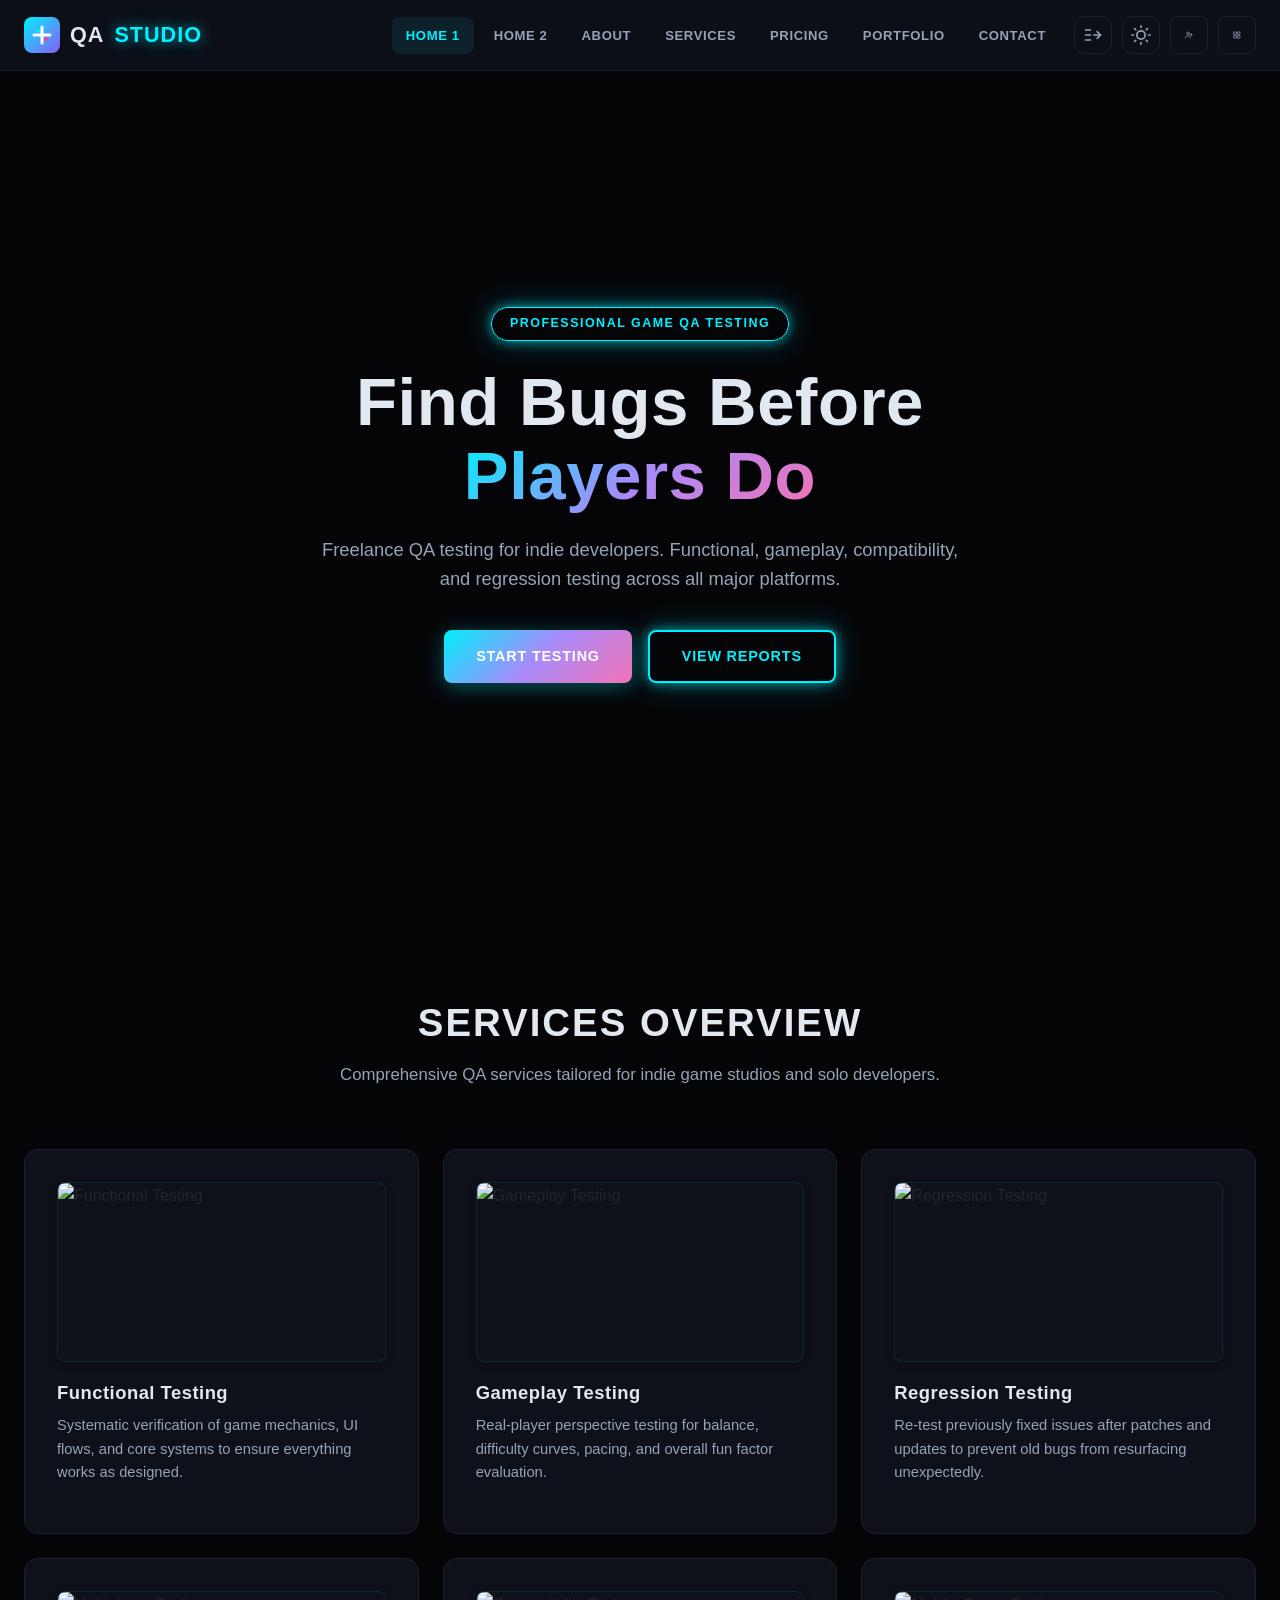
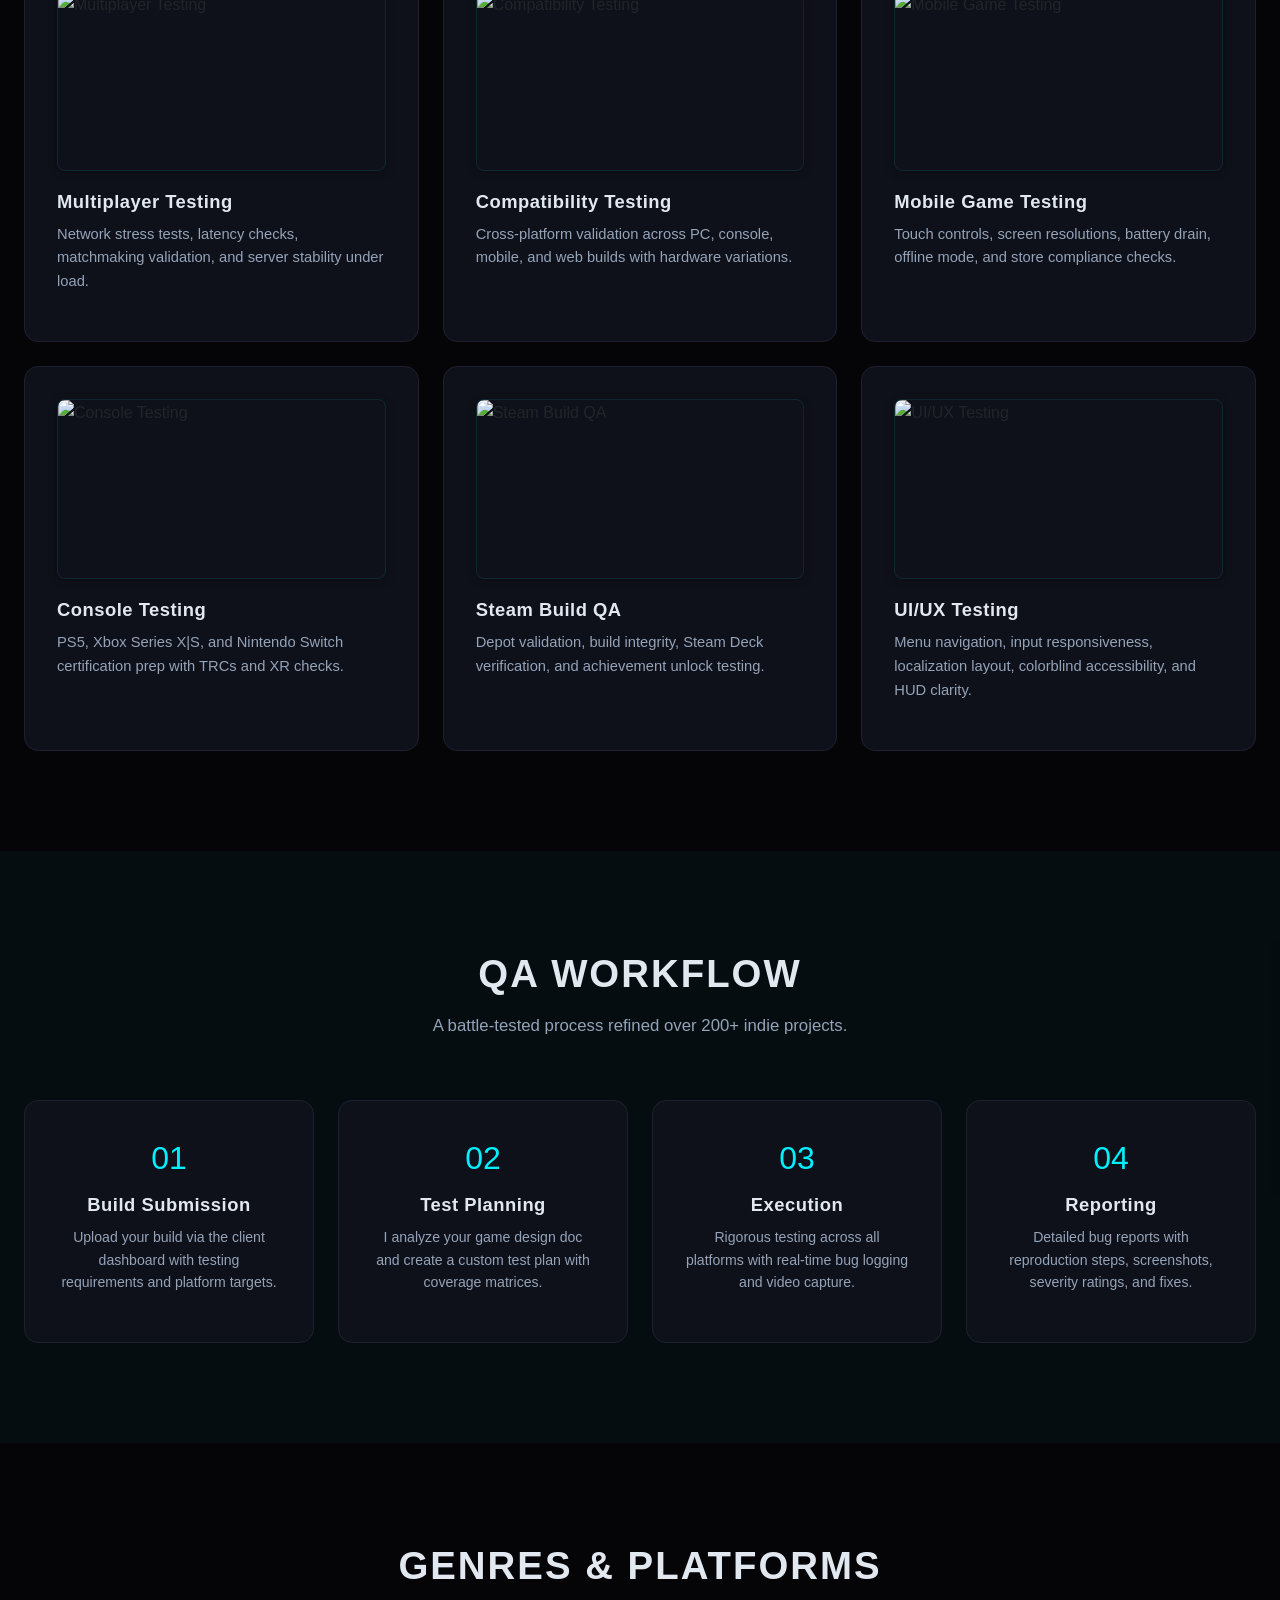
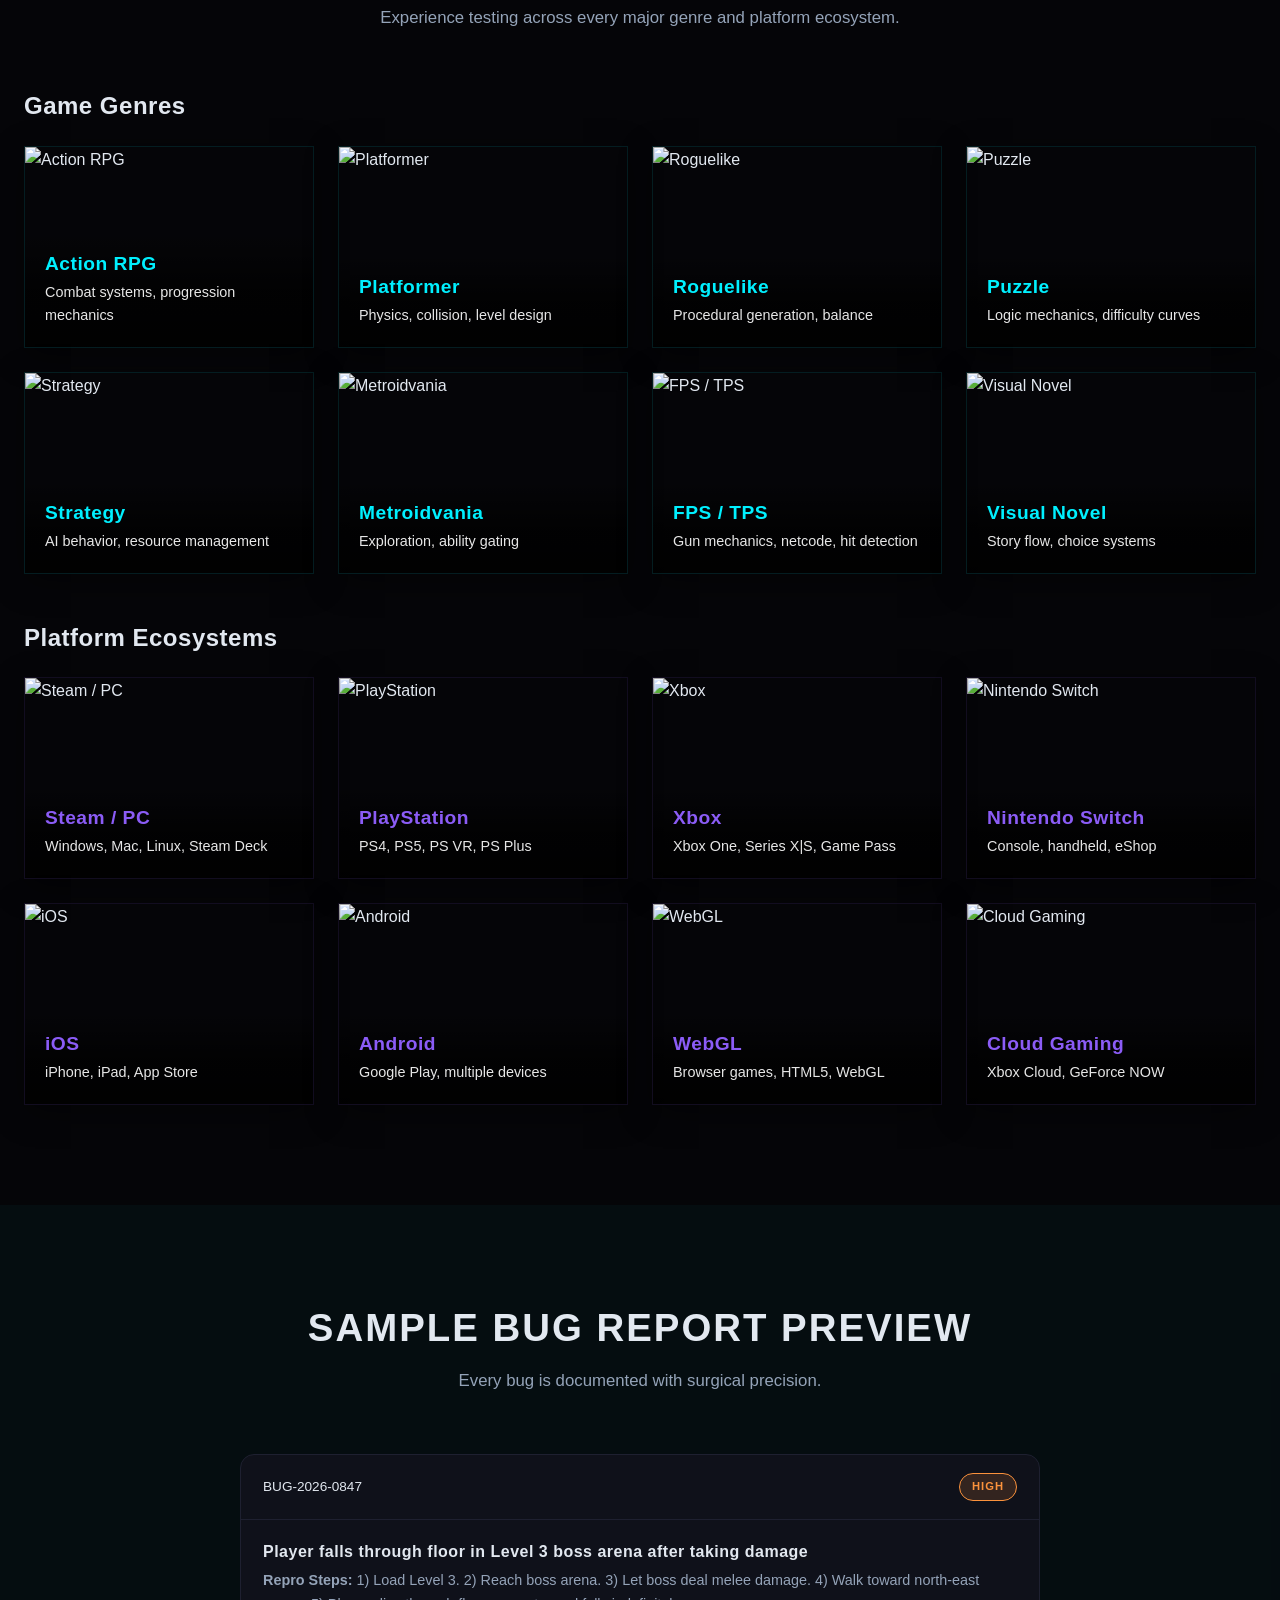
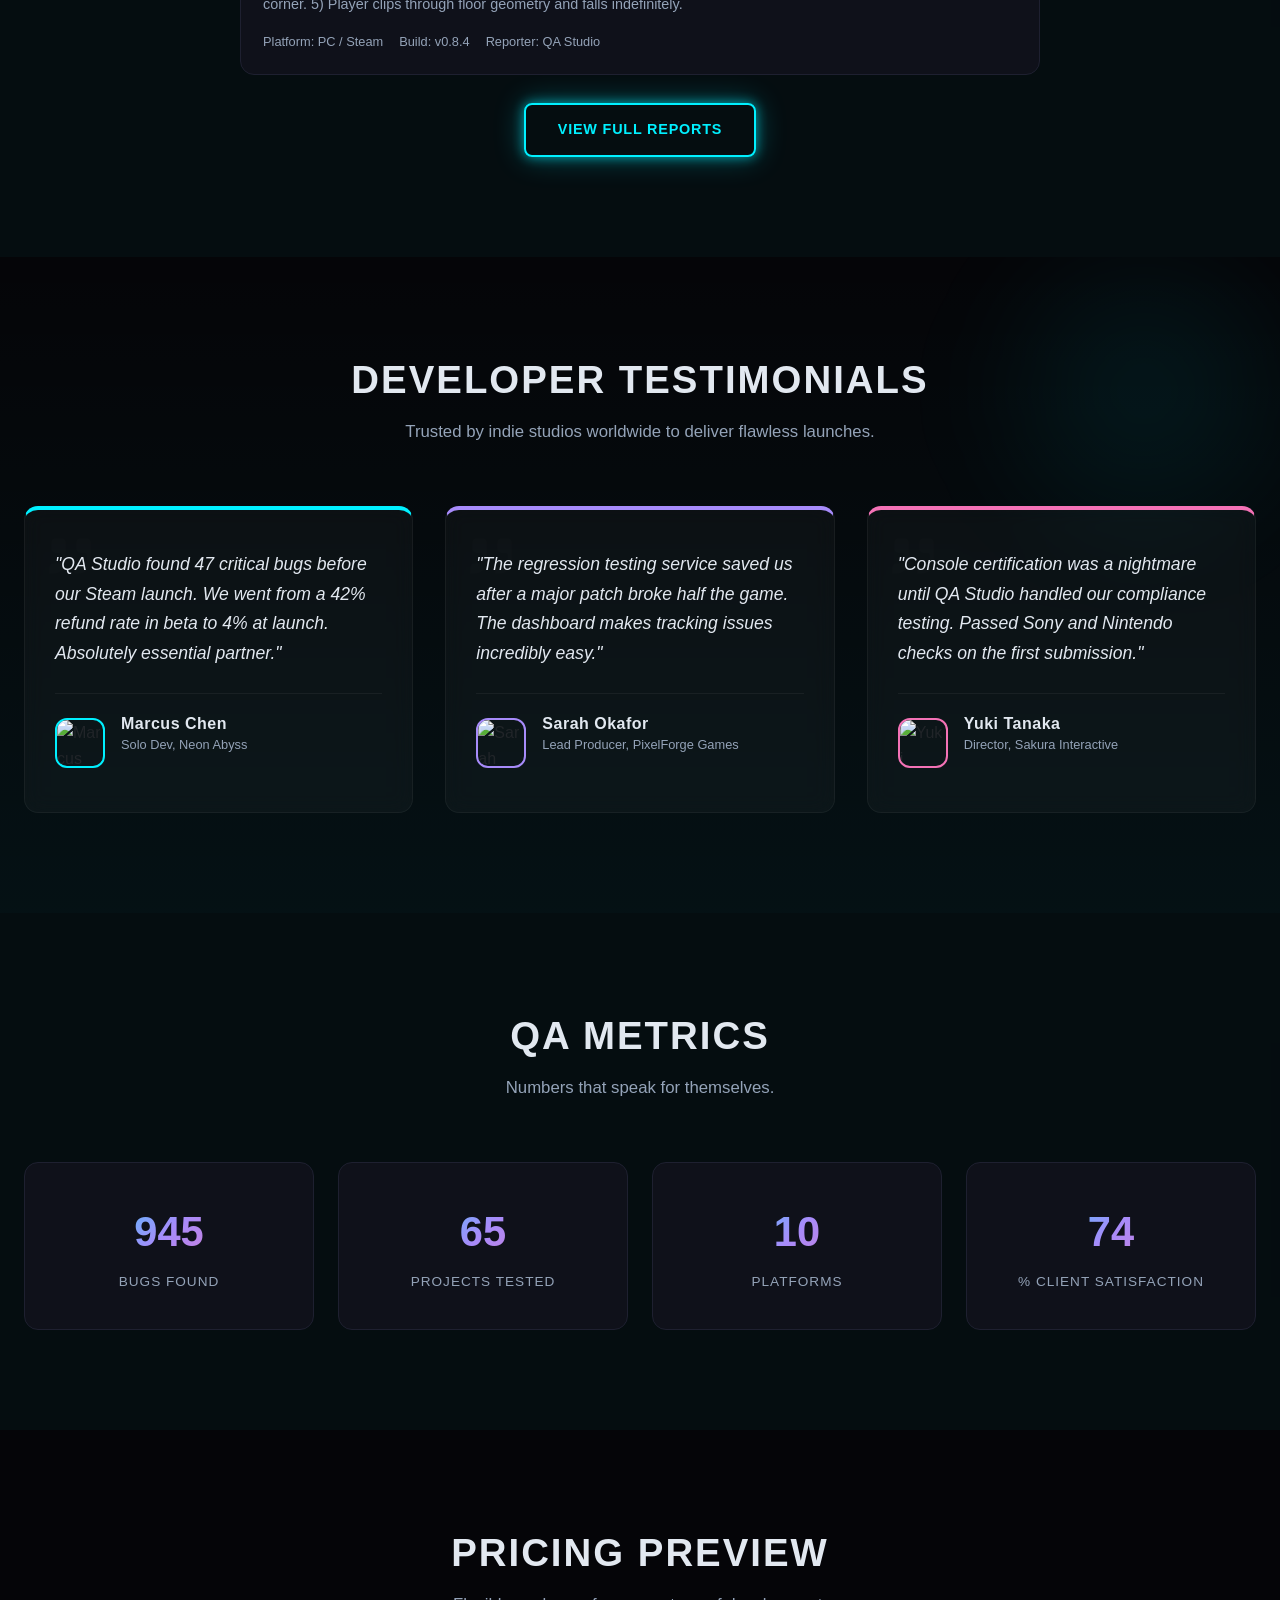
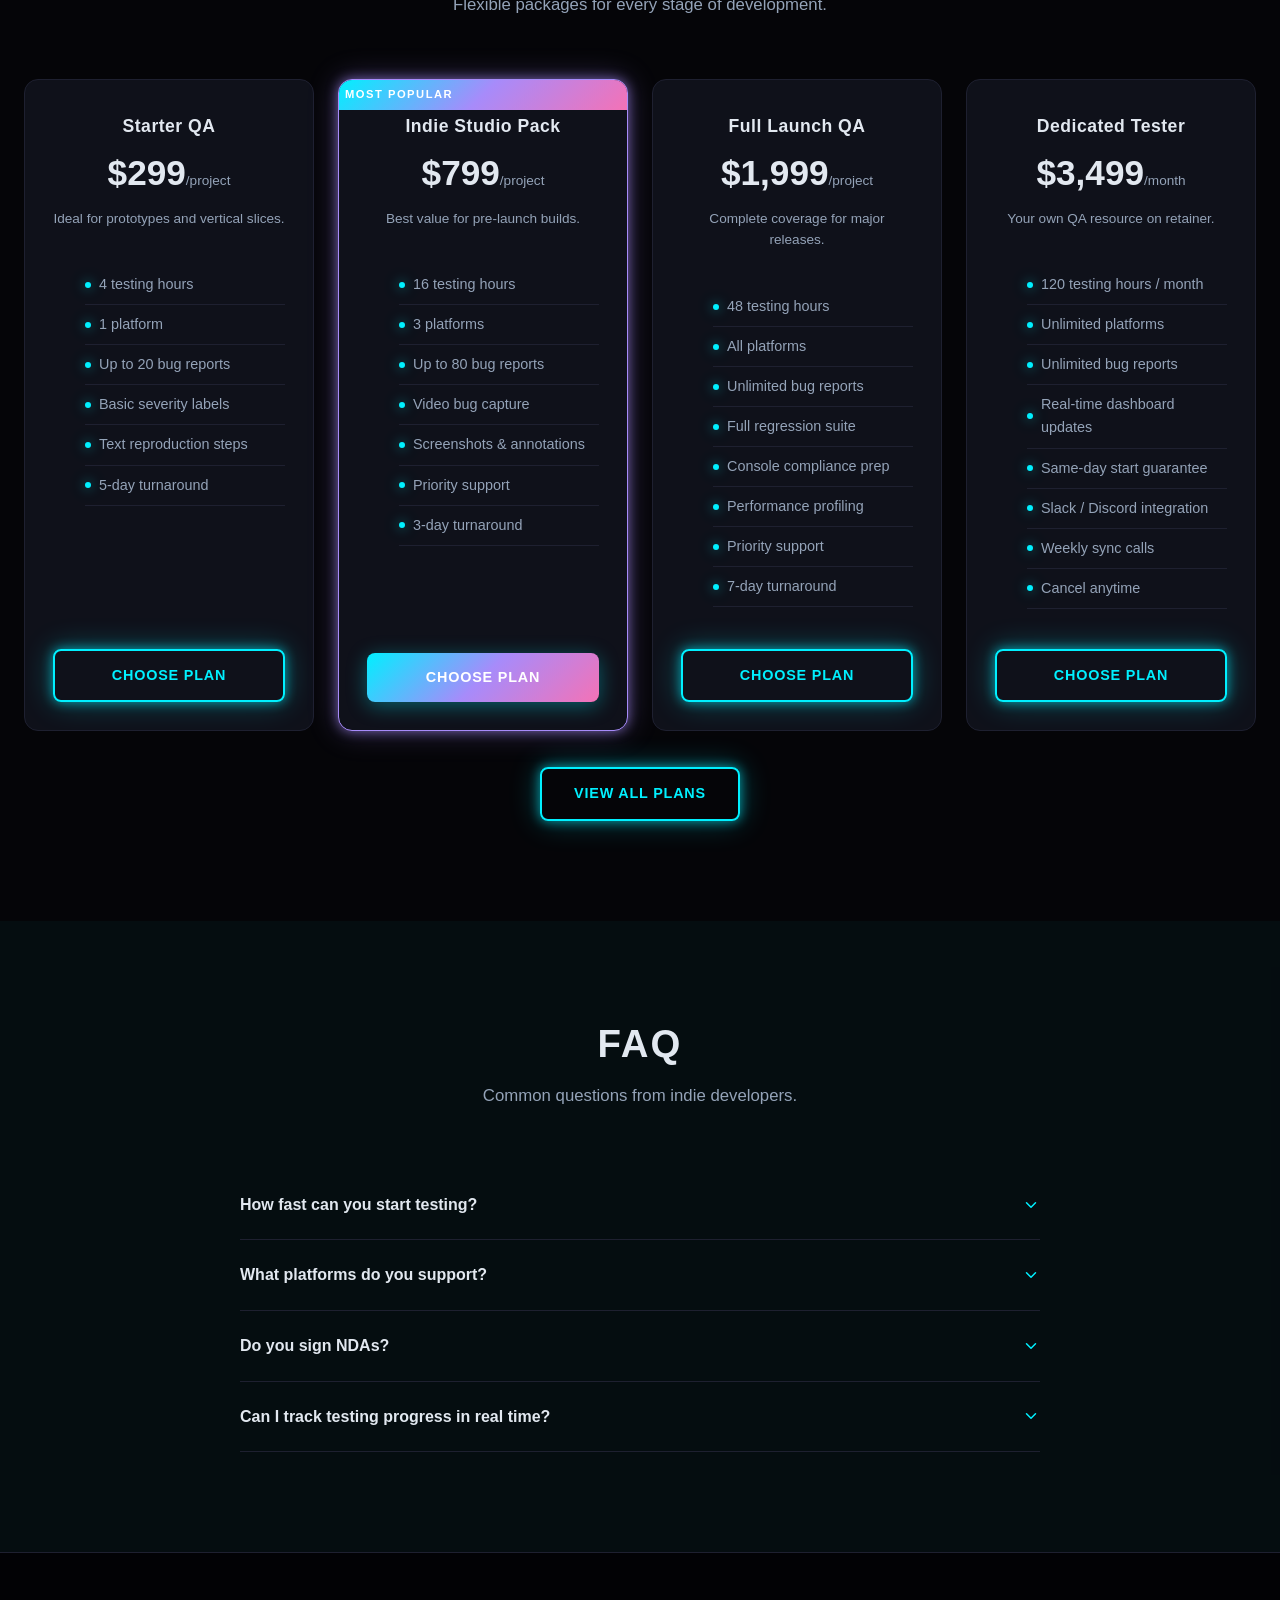
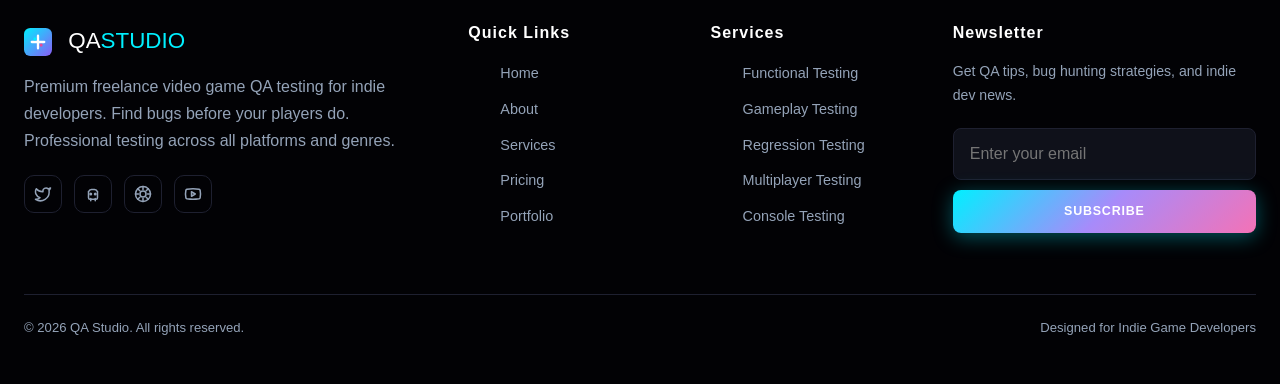
==== index.html @ 4dc7deff "Add favicon to all pages and center all content in mobile/tablet views" ====
<!DOCTYPE html>
<html lang="en" data-theme="dark" dir="ltr">
<head>
  <meta charset="UTF-8">
  <meta name="viewport" content="width=device-width, initial-scale=1.0">
  <title>QA Studio — Freelance Video Game QA Testing</title>
  <link rel="icon" type="image/svg+xml" href="data:image/svg+xml,%3Csvg xmlns='http://www.w3.org/2000/svg' viewBox='0 0 36 36'%3E%3Crect width='36' height='36' rx='8' fill='url(%23bh1)'/%3E%3Cpath d='M10 18h16M18 10v16' stroke='%23fff' stroke-width='3' stroke-linecap='round'/%3E%3Ccircle cx='14' cy='14' r='2' fill='%2300f0ff'/%3E%3Ccircle cx='22' cy='22' r='2' fill='%23ec4899'/%3E%3Cdefs%3E%3ClinearGradient id='bh1' x1='0' y1='0' x2='36' y2='36' gradientUnits='userSpaceOnUse'%3E%3Cstop stop-color='%2300f0ff'/%3E%3Cstop offset='1' stop-color='%238b5cf6'/%3E%3C/linearGradient%3E%3C/defs%3E%3C/svg%3E">
  <link href="https://cdn.jsdelivr.net/npm/bootstrap@5.3.2/dist/css/bootstrap.min.css" rel="stylesheet">
  <link rel="stylesheet" href="css/main.css">
</head>
<body>
  <header class="site-header" id="site-header">
  <div class="header-inner">
    <a href="index.html" class="brand">
      <svg class="brand-icon" viewBox="0 0 36 36" fill="none" xmlns="http://www.w3.org/2000/svg">
        <rect width="36" height="36" rx="8" fill="url(#bh1)"/>
        <path d="M10 18h16M18 10v16" stroke="#fff" stroke-width="3" stroke-linecap="round"/>
        <circle cx="14" cy="14" r="2" fill="#00f0ff"/>
        <circle cx="22" cy="22" r="2" fill="#ec4899"/>
        <defs><linearGradient id="bh1" x1="0" y1="0" x2="36" y2="36" gradientUnits="userSpaceOnUse">
          <stop stop-color="#00f0ff"/><stop offset="1" stop-color="#8b5cf6"/>
        </linearGradient></defs>
      </svg>
      QA<span>STUDIO</span>
    </a>

    <nav class="desktop-nav">
      <a href="index.html">Home 1</a>
      <a href="home-2.html">Home 2</a>
      <a href="about.html">About</a>
      <a href="services.html">Services</a>
      <a href="pricing.html">Pricing</a>
      <a href="portfolio.html">Portfolio</a>
      <a href="contact.html">Contact</a>
      <div class="nav-cta-group">
        <button class="icon-btn" id="rtl-toggle" title="Toggle RTL" aria-label="Toggle RTL">
          <svg xmlns="http://www.w3.org/2000/svg" width="20" height="20" viewBox="0 0 24 24" fill="none" stroke="currentColor" stroke-width="2" stroke-linecap="round" stroke-linejoin="round"><path d="M21 12h-8"/><path d="M21 12l-4-4"/><path d="M21 12l-4 4"/><path d="M3 6h6"/><path d="M3 12h6"/><path d="M3 18h6"/></svg>
        </button>
        <button class="icon-btn" id="theme-toggle" title="Toggle Theme" aria-label="Toggle Theme">
          <svg xmlns="http://www.w3.org/2000/svg" width="20" height="20" viewBox="0 0 24 24" fill="none" stroke="currentColor" stroke-width="2" stroke-linecap="round" stroke-linejoin="round"><circle cx="12" cy="12" r="5"/><path d="M12 1v2M12 21v2M4.22 4.22l1.42 1.42M18.36 18.36l1.42 1.42M1 12h2M21 12h2M4.22 19.78l1.42-1.42M18.36 5.64l1.42-1.42"/></svg>
        </button>
        <a href="register.html" class="icon-btn" title="Register" aria-label="Register">
          <svg xmlns="http://www.w3.org/2000/svg" width="20" height="20" viewBox="0 0 24 24" fill="none" stroke="currentColor" stroke-width="2" stroke-linecap="round" stroke-linejoin="round"><path d="M16 21v-2a4 4 0 0 0-4-4H6a4 4 0 0 0-4 4v2"/><circle cx="9" cy="7" r="4"/><line x1="19" y1="8" x2="19" y2="14"/><line x1="22" y1="11" x2="16" y2="11"/></svg>
        </a>
        <a href="dashboard.html" class="icon-btn" title="Dashboard" aria-label="Dashboard">
          <svg xmlns="http://www.w3.org/2000/svg" width="20" height="20" viewBox="0 0 24 24" fill="none" stroke="currentColor" stroke-width="2" stroke-linecap="round" stroke-linejoin="round"><rect x="3" y="3" width="7" height="7"/><rect x="14" y="3" width="7" height="7"/><rect x="14" y="14" width="7" height="7"/><rect x="3" y="14" width="7" height="7"/></svg>
        </a>
      </div>
    </nav>

    <div class="hamburger" id="hamburger" aria-label="Menu">
      <span></span><span></span><span></span>
    </div>
  </div>
</header>

<div class="mobile-drawer-overlay" id="mobile-overlay"></div>
<aside class="mobile-drawer" id="mobile-drawer">
  <div class="mobile-icons">
    <button class="icon-btn" id="rtl-toggle-m" title="Toggle RTL"><svg xmlns="http://www.w3.org/2000/svg" width="20" height="20" viewBox="0 0 24 24" fill="none" stroke="currentColor" stroke-width="2" stroke-linecap="round" stroke-linejoin="round"><path d="M21 12h-8"/><path d="M21 12l-4-4"/><path d="M21 12l-4 4"/><path d="M3 6h6"/><path d="M3 12h6"/><path d="M3 18h6"/></svg></button>
    <button class="icon-btn" id="theme-toggle-m" title="Toggle Theme"><svg xmlns="http://www.w3.org/2000/svg" width="20" height="20" viewBox="0 0 24 24" fill="none" stroke="currentColor" stroke-width="2" stroke-linecap="round" stroke-linejoin="round"><circle cx="12" cy="12" r="5"/><path d="M12 1v2M12 21v2M4.22 4.22l1.42 1.42M18.36 18.36l1.42 1.42M1 12h2M21 12h2M4.22 19.78l1.42-1.42M18.36 5.64l1.42-1.42"/></svg></button>
    <a href="register.html" class="icon-btn" title="Register"><svg xmlns="http://www.w3.org/2000/svg" width="20" height="20" viewBox="0 0 24 24" fill="none" stroke="currentColor" stroke-width="2" stroke-linecap="round" stroke-linejoin="round"><path d="M16 21v-2a4 4 0 0 0-4-4H6a4 4 0 0 0-4 4v2"/><circle cx="9" cy="7" r="4"/><line x1="19" y1="8" x2="19" y2="14"/><line x1="22" y1="11" x2="16" y2="11"/></svg></a>
    <a href="dashboard.html" class="icon-btn" title="Dashboard"><svg xmlns="http://www.w3.org/2000/svg" width="20" height="20" viewBox="0 0 24 24" fill="none" stroke="currentColor" stroke-width="2" stroke-linecap="round" stroke-linejoin="round"><rect x="3" y="3" width="7" height="7"/><rect x="14" y="3" width="7" height="7"/><rect x="14" y="14" width="7" height="7"/><rect x="3" y="14" width="7" height="7"/></svg></a>
  </div>
  <nav class="mobile-nav">
    <a href="index.html">Home 1</a>
    <a href="home-2.html">Home 2</a>
    <a href="about.html">About</a>
    <a href="services.html">Services</a>
    <a href="pricing.html">Pricing</a>
    <a href="portfolio.html">Portfolio</a>
    <a href="contact.html">Contact</a>
    <a href="contact.html" class="btn btn-primary" style="font-size:0.8rem;padding:12px;">Get Quote</a>
    <a href="dashboard.html">Dashboard</a>
  </nav>
</aside>

  <!-- HERO -->
  <section class="hero">
    <div class="hero-bg" style="background-image:url('https://images.unsplash.com/photo-1542751371-adc38448a05e?auto=format&fit=crop&w=1920&q=80');"></div>
    <div class="hero-overlay"></div>
    <div class="hero-content">
      <div class="hero-label">Professional Game QA Testing</div>
      <h1>Find Bugs Before<br><span class="text-gradient">Players Do</span></h1>
      <p>Freelance QA testing for indie developers. Functional, gameplay, compatibility, and regression testing across all major platforms.</p>
      <div class="hero-buttons">
        <a href="contact.html" class="btn btn-primary">Start Testing</a>
        <a href="portfolio.html" class="btn btn-secondary">View Reports</a>
      </div>
    </div>
  </section>

  <!-- SERVICES OVERVIEW -->
  <section class="section">
    <div class="section-inner">
      <h2 class="section-title reveal">Services Overview</h2>
      <p class="section-subtitle reveal">Comprehensive QA services tailored for indie game studios and solo developers.</p>
      <div class="card-grid" style="grid-template-columns:repeat(auto-fit,minmax(350px,1fr));">
        <div class="card reveal">
          <img src="https://images.unsplash.com/photo-1555066931-4365d14bab8c?auto=format&fit=crop&w=800&q=80" alt="Functional Testing" class="card-image">
          <h3>Functional Testing</h3>
          <p>Systematic verification of game mechanics, UI flows, and core systems to ensure everything works as designed.</p>
        </div>
        <div class="card reveal">
          <img src="https://images.unsplash.com/photo-1542751371-adc38448a05e?auto=format&fit=crop&w=800&q=80" alt="Gameplay Testing" class="card-image">
          <h3>Gameplay Testing</h3>
          <p>Real-player perspective testing for balance, difficulty curves, pacing, and overall fun factor evaluation.</p>
        </div>
        <div class="card reveal">
          <img src="https://images.unsplash.com/photo-1551288049-bebda4e38f71?auto=format&fit=crop&w=800&q=80" alt="Regression Testing" class="card-image">
          <h3>Regression Testing</h3>
          <p>Re-test previously fixed issues after patches and updates to prevent old bugs from resurfacing unexpectedly.</p>
        </div>
        <div class="card reveal">
          <img src="https://images.unsplash.com/photo-1511512578047-dfb367046420?auto=format&fit=crop&w=800&q=80" alt="Multiplayer Testing" class="card-image">
          <h3>Multiplayer Testing</h3>
          <p>Network stress tests, latency checks, matchmaking validation, and server stability under load.</p>
        </div>
        <div class="card reveal">
          <img src="https://images.unsplash.com/photo-1517694712202-14dd9538aa97?auto=format&fit=crop&w=800&q=80" alt="Compatibility Testing" class="card-image">
          <h3>Compatibility Testing</h3>
          <p>Cross-platform validation across PC, console, mobile, and web builds with hardware variations.</p>
        </div>
        <div class="card reveal">
          <img src="https://images.unsplash.com/photo-1551650975-87deedd944c3?auto=format&fit=crop&w=800&q=80" alt="Mobile Game Testing" class="card-image">
          <h3>Mobile Game Testing</h3>
          <p>Touch controls, screen resolutions, battery drain, offline mode, and store compliance checks.</p>
        </div>
        <div class="card reveal">
          <img src="https://images.unsplash.com/photo-1581091226825-a6a2a5aee158?auto=format&fit=crop&w=800&q=80" alt="Console Testing" class="card-image">
          <h3>Console Testing</h3>
          <p>PS5, Xbox Series X|S, and Nintendo Switch certification prep with TRCs and XR checks.</p>
        </div>
        <div class="card reveal">
          <img src="https://images.unsplash.com/photo-1612287230202-1ff1d85d1bdf?auto=format&fit=crop&w=800&q=80" alt="Steam Build QA" class="card-image">
          <h3>Steam Build QA</h3>
          <p>Depot validation, build integrity, Steam Deck verification, and achievement unlock testing.</p>
        </div>
        <div class="card reveal">
          <img src="https://images.unsplash.com/photo-1581291518633-83b4ebd1d83e?auto=format&fit=crop&w=800&q=80" alt="UI/UX Testing" class="card-image">
          <h3>UI/UX Testing</h3>
          <p>Menu navigation, input responsiveness, localization layout, colorblind accessibility, and HUD clarity.</p>
        </div>
      </div>
    </div>
  </section>

  <!-- QA WORKFLOW -->
  <section class="section" style="background:rgba(0,240,255,0.03);">
    <div class="section-inner">
      <h2 class="section-title reveal">QA Workflow</h2>
      <p class="section-subtitle reveal">A battle-tested process refined over 200+ indie projects.</p>
      <div style="display:grid;grid-template-columns:repeat(auto-fit,minmax(220px,1fr));gap:24px;">
        <div class="card reveal" style="text-align:center;">
          <div style="font-family:var(--font-heading);font-size:2rem;color:var(--accent-cyan);margin-bottom:10px;">01</div>
          <h3>Build Submission</h3>
          <p style="font-size:0.88rem;">Upload your build via the client dashboard with testing requirements and platform targets.</p>
        </div>
        <div class="card reveal" style="text-align:center;">
          <div style="font-family:var(--font-heading);font-size:2rem;color:var(--accent-cyan);margin-bottom:10px;">02</div>
          <h3>Test Planning</h3>
          <p style="font-size:0.88rem;">I analyze your game design doc and create a custom test plan with coverage matrices.</p>
        </div>
        <div class="card reveal" style="text-align:center;">
          <div style="font-family:var(--font-heading);font-size:2rem;color:var(--accent-cyan);margin-bottom:10px;">03</div>
          <h3>Execution</h3>
          <p style="font-size:0.88rem;">Rigorous testing across all platforms with real-time bug logging and video capture.</p>
        </div>
        <div class="card reveal" style="text-align:center;">
          <div style="font-family:var(--font-heading);font-size:2rem;color:var(--accent-cyan);margin-bottom:10px;">04</div>
          <h3>Reporting</h3>
          <p style="font-size:0.88rem;">Detailed bug reports with reproduction steps, screenshots, severity ratings, and fixes.</p>
        </div>
      </div>
    </div>
  </section>

  <!-- GENRES & PLATFORMS -->
  <section class="section">
    <div class="section-inner">
      <h2 class="section-title reveal">Genres &amp; Platforms</h2>
      <p class="section-subtitle reveal">Experience testing across every major genre and platform ecosystem.</p>
      
      <!-- Genres Section -->
      <div style="margin-bottom:50px;">
        <h3 class="reveal" style="font-size:1.5rem;margin-bottom:25px;color:var(--text-main);">Game Genres</h3>
        <div class="genre-grid">
          <div class="genre-card reveal">
            <img src="https://images.unsplash.com/photo-1542751371-adc38448a05e?auto=format&fit=crop&w=800&q=80" alt="Action RPG" class="genre-image">
            <div class="genre-overlay">
              <h4>Action RPG</h4>
              <p>Combat systems, progression mechanics</p>
            </div>
          </div>
          <div class="genre-card reveal">
            <img src="https://images.unsplash.com/photo-1511512578047-dfb367046420?auto=format&fit=crop&w=800&q=80" alt="Platformer" class="genre-image">
            <div class="genre-overlay">
              <h4>Platformer</h4>
              <p>Physics, collision, level design</p>
            </div>
          </div>
          <div class="genre-card reveal">
            <img src="https://images.unsplash.com/photo-1555066931-4365d14bab8c?auto=format&fit=crop&w=800&q=80" alt="Roguelike" class="genre-image">
            <div class="genre-overlay">
              <h4>Roguelike</h4>
              <p>Procedural generation, balance</p>
            </div>
          </div>
          <div class="genre-card reveal">
            <img src="https://images.unsplash.com/photo-1551288049-bebda4e38f71?auto=format&fit=crop&w=800&q=80" alt="Puzzle" class="genre-image">
            <div class="genre-overlay">
              <h4>Puzzle</h4>
              <p>Logic mechanics, difficulty curves</p>
            </div>
          </div>
          <div class="genre-card reveal">
            <img src="https://images.unsplash.com/photo-1551650975-87deedd944c3?auto=format&fit=crop&w=800&q=80" alt="Strategy" class="genre-image">
            <div class="genre-overlay">
              <h4>Strategy</h4>
              <p>AI behavior, resource management</p>
            </div>
          </div>
          <div class="genre-card reveal">
            <img src="https://images.unsplash.com/photo-1558494949-ef010cbdcc4b?auto=format&fit=crop&w=800&q=80" alt="Metroidvania" class="genre-image">
            <div class="genre-overlay">
              <h4>Metroidvania</h4>
              <p>Exploration, ability gating</p>
            </div>
          </div>
          <div class="genre-card reveal">
            <img src="https://images.unsplash.com/photo-1516251193307-3ec9c52fcbe0?auto=format&fit=crop&w=800&q=80" alt="FPS / TPS" class="genre-image">
            <div class="genre-overlay">
              <h4>FPS / TPS</h4>
              <p>Gun mechanics, netcode, hit detection</p>
            </div>
          </div>
          <div class="genre-card reveal">
            <img src="https://images.unsplash.com/photo-1586717791821-3f44a563eb4c?auto=format&fit=crop&w=800&q=80" alt="Visual Novel" class="genre-image">
            <div class="genre-overlay">
              <h4>Visual Novel</h4>
              <p>Story flow, choice systems</p>
            </div>
          </div>
        </div>
      </div>
      
      <!-- Platforms Section -->
      <div>
        <h3 class="reveal" style="font-size:1.5rem;margin-bottom:25px;color:var(--text-main);">Platform Ecosystems</h3>
        <div class="platform-grid">
          <div class="platform-card reveal">
            <img src="https://images.unsplash.com/photo-1498050108023-c5249f4df085?auto=format&fit=crop&w=800&q=80" alt="Steam / PC" class="platform-image">
            <div class="platform-overlay">
              <h4>Steam / PC</h4>
              <p>Windows, Mac, Linux, Steam Deck</p>
            </div>
          </div>
          <div class="platform-card reveal">
            <img src="https://images.unsplash.com/photo-1493711662062-fa541adb3fc8?auto=format&fit=crop&w=800&q=80" alt="PlayStation" class="platform-image">
            <div class="platform-overlay">
              <h4>PlayStation</h4>
              <p>PS4, PS5, PS VR, PS Plus</p>
            </div>
          </div>
          <div class="platform-card reveal">
            <img src="https://images.unsplash.com/photo-1511512578047-dfb367046420?auto=format&fit=crop&w=800&q=80" alt="Xbox" class="platform-image">
            <div class="platform-overlay">
              <h4>Xbox</h4>
              <p>Xbox One, Series X|S, Game Pass</p>
            </div>
          </div>
          <div class="platform-card reveal">
            <img src="https://images.unsplash.com/photo-1533236897111-3e94666b27ad?auto=format&fit=crop&w=800&q=80" alt="Nintendo Switch" class="platform-image">
            <div class="platform-overlay">
              <h4>Nintendo Switch</h4>
              <p>Console, handheld, eShop</p>
            </div>
          </div>
          <div class="platform-card reveal">
            <img src="https://images.unsplash.com/photo-1551650975-87deedd944c3?auto=format&fit=crop&w=800&q=80" alt="iOS" class="platform-image">
            <div class="platform-overlay">
              <h4>iOS</h4>
              <p>iPhone, iPad, App Store</p>
            </div>
          </div>
          <div class="platform-card reveal">
            <img src="https://images.unsplash.com/photo-1516321318423-f06f85e504b3?auto=format&fit=crop&w=800&q=80" alt="Android" class="platform-image">
            <div class="platform-overlay">
              <h4>Android</h4>
              <p>Google Play, multiple devices</p>
            </div>
          </div>
          <div class="platform-card reveal">
            <img src="https://images.unsplash.com/photo-1542751110-97427bbecf20?auto=format&fit=crop&w=800&q=80" alt="WebGL" class="platform-image">
            <div class="platform-overlay">
              <h4>WebGL</h4>
              <p>Browser games, HTML5, WebGL</p>
            </div>
          </div>
          <div class="platform-card reveal">
            <img src="https://images.unsplash.com/photo-1451187580459-43490279c0fa?auto=format&fit=crop&w=800&q=80" alt="Cloud Gaming" class="platform-image">
            <div class="platform-overlay">
              <h4>Cloud Gaming</h4>
              <p>Xbox Cloud, GeForce NOW</p>
            </div>
          </div>
        </div>
      </div>
    </div>
  </section>

  <!-- SAMPLE BUG REPORT PREVIEW -->
  <section class="section" style="background:rgba(0,240,255,0.03);">
    <div class="section-inner">
      <h2 class="section-title reveal">Sample Bug Report Preview</h2>
      <p class="section-subtitle reveal">Every bug is documented with surgical precision.</p>
      <div class="bug-card reveal" style="max-width:800px;margin:0 auto;">
        <div class="bug-card-header">
          <span style="font-family:var(--font-heading);font-size:0.85rem;">BUG-2026-0847</span>
          <span class="bug-severity severity-high">High</span>
        </div>
        <div class="bug-card-body">
          <h4>Player falls through floor in Level 3 boss arena after taking damage</h4>
          <p><strong>Repro Steps:</strong> 1) Load Level 3. 2) Reach boss arena. 3) Let boss deal melee damage. 4) Walk toward north-east corner. 5) Player clips through floor geometry and falls indefinitely.</p>
          <div class="bug-meta">
            <span>Platform: PC / Steam</span>
            <span>Build: v0.8.4</span>
            <span>Reporter: QA Studio</span>
          </div>
        </div>
      </div>
      <div style="text-align:center;margin-top:28px;">
        <a href="portfolio.html" class="btn btn-secondary">View Full Reports</a>
      </div>
    </div>
  </section>

  <!-- TESTIMONIALS -->
  <section class="section" style="background: linear-gradient(to bottom, transparent, rgba(0,240,255,0.05)); position: relative; overflow: hidden;">
    <!-- Abstract background decoration -->
    <div style="position:absolute; top:-10%; right:-5%; width:400px; height:400px; background:radial-gradient(circle, rgba(0,240,255,0.08) 0%, transparent 70%); filter:blur(40px); z-index:0;"></div>
    
    <div class="section-inner" style="position:relative; z-index:1;">
      <h2 class="section-title reveal">Developer Testimonials</h2>
      <p class="section-subtitle reveal">Trusted by indie studios worldwide to deliver flawless launches.</p>
      
      <div style="display:grid; grid-template-columns:repeat(auto-fit, minmax(320px, 1fr)); gap:32px; margin-top:60px;">
        <!-- Testimonial 1 -->
        <div class="card reveal" style="background: rgba(255,255,255,0.03); backdrop-filter: blur(10px); border: 1px solid rgba(255,255,255,0.05); border-top: 4px solid var(--accent-cyan); padding: 40px 30px; display: flex; flex-direction: column; justify-content: space-between;">
          <div style="position:relative;">
            <svg style="position:absolute; top:-20px; left:-10px; opacity:0.1; width:50px; height:50px;" fill="currentColor" viewBox="0 0 24 24"><path d="M14.017 21L14.017 18C14.017 16.899 14.899 16 16 16L19 16C19.552 16 20 15.552 20 15L20 12.017C20 11.465 19.552 11.017 19 11.017L17 11.017C15.899 11.017 15 10.118 15 9.017L15 6.017C15 4.915 15.899 4.017 17 4.017L20 4.017C21.101 4.017 22 4.915 22 6.017L22 15C22 18.314 19.314 21 16 21L14.017 21ZM2.017 21L2.017 18C2.017 16.899 2.899 16 4 16L7 16C7.552 16 8 15.552 8 15L8 12.017C8 11.465 7.552 11.017 7 11.017L5 11.017C3.899 11.017 3 10.118 3 9.017L3 6.017C3 4.915 3.899 4.017 5 4.017L8 4.017C9.101 4.017 10 4.915 10 6.017L10 15C10 18.314 7.314 21 4 21L2.017 21Z" /></svg>
            <p style="font-size:1.1rem; line-height:1.7; color:var(--text-main); font-style:italic; position:relative; z-index:1; margin-bottom:24px;">
              "QA Studio found 47 critical bugs before our Steam launch. We went from a 42% refund rate in beta to 4% at launch. Absolutely essential partner."
            </p>
          </div>
          <div style="display:flex; align-items:center; gap:16px; border-top:1px solid rgba(255,255,255,0.05); padding-top:20px;">
            <img src="https://images.unsplash.com/photo-1507003211169-0a1dd7228f2d?auto=format&fit=crop&w=150&q=80" alt="Marcus Chen" style="width:50px; height:50px; border-radius:12px; object-fit:cover; border:2px solid var(--accent-cyan);">
            <div>
              <h4 style="font-size:1rem; margin-bottom:2px; color:var(--text-main);">Marcus Chen</h4>
              <p style="font-size:0.8rem; color:var(--text-muted);">Solo Dev, Neon Abyss</p>
            </div>
          </div>
        </div>

        <!-- Testimonial 2 -->
        <div class="card reveal" style="background: rgba(255,255,255,0.03); backdrop-filter: blur(10px); border: 1px solid rgba(255,255,255,0.05); border-top: 4px solid var(--accent-purple); padding: 40px 30px; display: flex; flex-direction: column; justify-content: space-between;">
          <div style="position:relative;">
            <svg style="position:absolute; top:-20px; left:-10px; opacity:0.1; width:50px; height:50px;" fill="currentColor" viewBox="0 0 24 24"><path d="M14.017 21L14.017 18C14.017 16.899 14.899 16 16 16L19 16C19.552 16 20 15.552 20 15L20 12.017C20 11.465 19.552 11.017 19 11.017L17 11.017C15.899 11.017 15 10.118 15 9.017L15 6.017C15 4.915 15.899 4.017 17 4.017L20 4.017C21.101 4.017 22 4.915 22 6.017L22 15C22 18.314 19.314 21 16 21L14.017 21ZM2.017 21L2.017 18C2.017 16.899 2.899 16 4 16L7 16C7.552 16 8 15.552 8 15L8 12.017C8 11.465 7.552 11.017 7 11.017L5 11.017C3.899 11.017 3 10.118 3 9.017L3 6.017C3 4.915 3.899 4.017 5 4.017L8 4.017C9.101 4.017 10 4.915 10 6.017L10 15C10 18.314 7.314 21 4 21L2.017 21Z" /></svg>
            <p style="font-size:1.1rem; line-height:1.7; color:var(--text-main); font-style:italic; position:relative; z-index:1; margin-bottom:24px;">
              "The regression testing service saved us after a major patch broke half the game. The dashboard makes tracking issues incredibly easy."
            </p>
          </div>
          <div style="display:flex; align-items:center; gap:16px; border-top:1px solid rgba(255,255,255,0.05); padding-top:20px;">
            <img src="https://images.unsplash.com/photo-1494790108377-be9c29b29330?auto=format&fit=crop&w=150&q=80" alt="Sarah Okafor" style="width:50px; height:50px; border-radius:12px; object-fit:cover; border:2px solid var(--accent-purple);">
            <div>
              <h4 style="font-size:1rem; margin-bottom:2px; color:var(--text-main);">Sarah Okafor</h4>
              <p style="font-size:0.8rem; color:var(--text-muted);">Lead Producer, PixelForge Games</p>
            </div>
          </div>
        </div>

        <!-- Testimonial 3 -->
        <div class="card reveal" style="background: rgba(255,255,255,0.03); backdrop-filter: blur(10px); border: 1px solid rgba(255,255,255,0.05); border-top: 4px solid var(--accent-pink); padding: 40px 30px; display: flex; flex-direction: column; justify-content: space-between;">
          <div style="position:relative;">
            <svg style="position:absolute; top:-20px; left:-10px; opacity:0.1; width:50px; height:50px;" fill="currentColor" viewBox="0 0 24 24"><path d="M14.017 21L14.017 18C14.017 16.899 14.899 16 16 16L19 16C19.552 16 20 15.552 20 15L20 12.017C20 11.465 19.552 11.017 19 11.017L17 11.017C15.899 11.017 15 10.118 15 9.017L15 6.017C15 4.915 15.899 4.017 17 4.017L20 4.017C21.101 4.017 22 4.915 22 6.017L22 15C22 18.314 19.314 21 16 21L14.017 21ZM2.017 21L2.017 18C2.017 16.899 2.899 16 4 16L7 16C7.552 16 8 15.552 8 15L8 12.017C8 11.465 7.552 11.017 7 11.017L5 11.017C3.899 11.017 3 10.118 3 9.017L3 6.017C3 4.915 3.899 4.017 5 4.017L8 4.017C9.101 4.017 10 4.915 10 6.017L10 15C10 18.314 7.314 21 4 21L2.017 21Z" /></svg>
            <p style="font-size:1.1rem; line-height:1.7; color:var(--text-main); font-style:italic; position:relative; z-index:1; margin-bottom:24px;">
              "Console certification was a nightmare until QA Studio handled our compliance testing. Passed Sony and Nintendo checks on the first submission."
            </p>
          </div>
          <div style="display:flex; align-items:center; gap:16px; border-top:1px solid rgba(255,255,255,0.05); padding-top:20px;">
            <img src="https://images.unsplash.com/photo-1500648767791-00dcc994a43e?auto=format&fit=crop&w=150&q=80" alt="Yuki Tanaka" style="width:50px; height:50px; border-radius:12px; object-fit:cover; border:2px solid var(--accent-pink);">
            <div>
              <h4 style="font-size:1rem; margin-bottom:2px; color:var(--text-main);">Yuki Tanaka</h4>
              <p style="font-size:0.8rem; color:var(--text-muted);">Director, Sakura Interactive</p>
            </div>
          </div>
        </div>
      </div>
    </div>
  </section>

  <!-- METRICS -->
  <section class="section" style="background:rgba(0,240,255,0.03);">
    <div class="section-inner">
      <h2 class="section-title reveal">QA Metrics</h2>
      <p class="section-subtitle reveal">Numbers that speak for themselves.</p>
      <div class="metric-grid reveal">
        <div class="metric-box">
          <div class="metric-number counter" data-target="1247">0</div>
          <div class="metric-label">Bugs Found</div>
        </div>
        <div class="metric-box">
          <div class="metric-number counter" data-target="86">0</div>
          <div class="metric-label">Projects Tested</div>
        </div>
        <div class="metric-box">
          <div class="metric-number counter" data-target="14">0</div>
          <div class="metric-label">Platforms</div>
        </div>
        <div class="metric-box">
          <div class="metric-number counter" data-target="98">0</div>
          <div class="metric-label">% Client Satisfaction</div>
        </div>
      </div>
    </div>
  </section>

  <!-- PRICING PREVIEW -->
  <section class="section">
    <div class="section-inner">
      <h2 class="section-title reveal">Pricing Preview</h2>
      <p class="section-subtitle reveal">Flexible packages for every stage of development.</p>
      <div class="pricing-grid">
        <div class="pricing-card reveal">
          <div class="pricing-content">
            <h3>Starter QA</h3>
            <div class="price">$299<span>/project</span></div>
            <p style="font-size:0.85rem;color:var(--text-muted);">Ideal for prototypes and vertical slices.</p>
            <ul>
              <li>4 testing hours</li>
              <li>1 platform</li>
              <li>Up to 20 bug reports</li>
              <li>Basic severity labels</li>
              <li>Text reproduction steps</li>
              <li>5-day turnaround</li>
            </ul>
          </div>
          <div class="pricing-footer">
            <a href="contact.html" class="btn btn-secondary" style="width:100%;">Choose Plan</a>
          </div>
        </div>
        <div class="pricing-card popular reveal">
          <div class="popular-badge">Most Popular</div>
          <div class="pricing-content">
            <h3>Indie Studio Pack</h3>
            <div class="price">$799<span>/project</span></div>
            <p style="font-size:0.85rem;color:var(--text-muted);">Best value for pre-launch builds.</p>
            <ul>
              <li>16 testing hours</li>
              <li>3 platforms</li>
              <li>Up to 80 bug reports</li>
              <li>Video bug capture</li>
              <li>Screenshots & annotations</li>
              <li>Priority support</li>
              <li>3-day turnaround</li>
            </ul>
          </div>
          <div class="pricing-footer">
            <a href="contact.html" class="btn btn-primary" style="width:100%;">Choose Plan</a>
          </div>
        </div>
        <div class="pricing-card reveal">
          <div class="pricing-content">
            <h3>Full Launch QA</h3>
            <div class="price">$1,999<span>/project</span></div>
            <p style="font-size:0.85rem;color:var(--text-muted);">Complete coverage for major releases.</p>
            <ul>
              <li>48 testing hours</li>
              <li>All platforms</li>
              <li>Unlimited bug reports</li>
              <li>Full regression suite</li>
              <li>Console compliance prep</li>
              <li>Performance profiling</li>
              <li>Priority support</li>
              <li>7-day turnaround</li>
            </ul>
          </div>
          <div class="pricing-footer">
            <a href="contact.html" class="btn btn-secondary" style="width:100%;">Choose Plan</a>
          </div>
        </div>
        <div class="pricing-card reveal">
          <div class="pricing-content">
            <h3>Dedicated Tester</h3>
            <div class="price">$3,499<span>/month</span></div>
            <p style="font-size:0.85rem;color:var(--text-muted);">Your own QA resource on retainer.</p>
            <ul>
              <li>120 testing hours / month</li>
              <li>Unlimited platforms</li>
              <li>Unlimited bug reports</li>
              <li>Real-time dashboard updates</li>
              <li>Same-day start guarantee</li>
              <li>Slack / Discord integration</li>
              <li>Weekly sync calls</li>
              <li>Cancel anytime</li>
            </ul>
          </div>
          <div class="pricing-footer">
            <a href="contact.html" class="btn btn-secondary" style="width:100%;">Choose Plan</a>
          </div>
        </div>
      </div>
      <div style="text-align:center;margin-top:36px;">
        <a href="pricing.html" class="btn btn-secondary">View All Plans</a>
      </div>
    </div>
  </section>

  <!-- FAQ -->
  <section class="section" style="background:rgba(0,240,255,0.03);">
    <div class="section-inner" style="max-width:800px;">
      <h2 class="section-title reveal">FAQ</h2>
      <p class="section-subtitle reveal">Common questions from indie developers.</p>
      <div class="faq-item reveal">
        <div class="faq-question"><span>How fast can you start testing?</span><svg class="faq-icon" xmlns="http://www.w3.org/2000/svg" width="18" height="18" viewBox="0 0 24 24" fill="none" stroke="currentColor" stroke-width="2" stroke-linecap="round" stroke-linejoin="round"><polyline points="6 9 12 15 18 9"/></svg></div>
        <div class="faq-answer">Most builds begin testing within 24-48 hours of submission. Dedicated tester plans include same-day start guarantees.</div>
      </div>
      <div class="faq-item reveal">
        <div class="faq-question"><span>What platforms do you support?</span><svg class="faq-icon" xmlns="http://www.w3.org/2000/svg" width="18" height="18" viewBox="0 0 24 24" fill="none" stroke="currentColor" stroke-width="2" stroke-linecap="round" stroke-linejoin="round"><polyline points="6 9 12 15 18 9"/></svg></div>
        <div class="faq-answer">Steam/PC, PlayStation 4/5, Xbox Series S/X, Nintendo Switch, iOS, Android, macOS, Linux, and WebGL.</div>
      </div>
      <div class="faq-item reveal">
        <div class="faq-question"><span>Do you sign NDAs?</span><svg class="faq-icon" xmlns="http://www.w3.org/2000/svg" width="18" height="18" viewBox="0 0 24 24" fill="none" stroke="currentColor" stroke-width="2" stroke-linecap="round" stroke-linejoin="round"><polyline points="6 9 12 15 18 9"/></svg></div>
        <div class="faq-answer">Absolutely. Every client engagement includes a standard NDA. Custom enterprise NDAs are also accepted.</div>
      </div>
      <div class="faq-item reveal">
        <div class="faq-question"><span>Can I track testing progress in real time?</span><svg class="faq-icon" xmlns="http://www.w3.org/2000/svg" width="18" height="18" viewBox="0 0 24 24" fill="none" stroke="currentColor" stroke-width="2" stroke-linecap="round" stroke-linejoin="round"><polyline points="6 9 12 15 18 9"/></svg></div>
        <div class="faq-answer">Yes — the client dashboard shows live build status, bug severity distribution, and testing progress charts updated hourly.</div>
      </div>
    </div>
  </section>

  <footer class="site-footer">
  <div class="footer-inner">
    <div class="footer-grid">
      <div>
        <div class="footer-brand">
          <svg class="brand-icon" viewBox="0 0 36 36" fill="none" xmlns="http://www.w3.org/2000/svg" style="width:28px; height:28px; margin-right:10px;">
            <rect width="36" height="36" rx="8" fill="url(#bh1_f)"/>
            <path d="M10 18h16M18 10v16" stroke="#fff" stroke-width="3" stroke-linecap="round"/>
            <circle cx="14" cy="14" r="2" fill="#00f0ff"/>
            <circle cx="22" cy="22" r="2" fill="#ec4899"/>
            <defs><linearGradient id="bh1_f" x1="0" y1="0" x2="36" y2="36" gradientUnits="userSpaceOnUse">
              <stop stop-color="#00f0ff"/><stop offset="1" stop-color="#8b5cf6"/>
            </linearGradient></defs>
          </svg>
          QA<span>STUDIO</span>
        </div>
        <p class="footer-desc">Premium freelance video game QA testing for indie developers. Find bugs before your players do. Professional testing across all platforms and genres.</p>
        <div class="footer-socials">
          <a href="#" aria-label="Twitter"><svg xmlns="http://www.w3.org/2000/svg" width="18" height="18" viewBox="0 0 24 24" fill="none" stroke="currentColor" stroke-width="2" stroke-linecap="round" stroke-linejoin="round"><path d="M22 4s-.7 2.1-2 3.4c1.6 10-9.4 17.3-18 11.6 2.2.1 4.4-.6 6-2C3 15.5.5 9.6 3 5c2.2 2.6 5.6 4.1 9 4-.9-4.2 4-6.6 7-3.8 1.1 0 3-1.2 3-1.2z"/></svg></a>
          <a href="#" aria-label="Discord"><svg xmlns="http://www.w3.org/2000/svg" width="18" height="18" viewBox="0 0 24 24" fill="none" stroke="currentColor" stroke-width="2" stroke-linecap="round" stroke-linejoin="round"><path d="M18 9a5 5 0 0 0-4-3h-4a5 5 0 0 0-4 3"/><path d="M6 9v8a2 2 0 0 0 2 2h8a2 2 0 0 0 2-2V9"/><path d="M9 18v3"/><path d="M15 18v3"/><circle cx="9" cy="12" r="1"/><circle cx="15" cy="12" r="1"/></svg></a>
          <a href="#" aria-label="Steam"><svg xmlns="http://www.w3.org/2000/svg" width="18" height="18" viewBox="0 0 24 24" fill="none" stroke="currentColor" stroke-width="2" stroke-linecap="round" stroke-linejoin="round"><circle cx="12" cy="12" r="10"/><circle cx="12" cy="12" r="4"/><path d="M12 2v4"/><path d="M12 18v4"/><path d="m4.93 4.93 2.83 2.83"/><path d="m16.24 16.24 2.83 2.83"/><path d="M2 12h4"/><path d="M18 12h4"/><path d="m4.93 19.07 2.83-2.83"/><path d="m16.24 7.76 2.83-2.83"/></svg></a>
          <a href="#" aria-label="YouTube"><svg xmlns="http://www.w3.org/2000/svg" width="18" height="18" viewBox="0 0 24 24" fill="none" stroke="currentColor" stroke-width="2" stroke-linecap="round" stroke-linejoin="round"><path d="M2.5 17a24.12 24.12 0 0 1 0-10 2 2 0 0 1 1.4-1.4 49.56 49.56 0 0 1 16.2 0A2 2 0 0 1 21.5 7a24.12 24.12 0 0 1 0 10 2 2 0 0 1-1.4 1.4 49.55 49.55 0 0 1-16.2 0A2 2 0 0 1 2.5 17"/><path d="m10 15 5-3-5-3z"/></svg></a>
        </div>
      </div>
      <div>
        <h4 class="footer-title">Quick Links</h4>
        <ul class="footer-links">
          <li><a href="index.html">Home</a></li>
          <li><a href="about.html">About</a></li>
          <li><a href="services.html">Services</a></li>
          <li><a href="pricing.html">Pricing</a></li>
          <li><a href="portfolio.html">Portfolio</a></li>
        </ul>
      </div>
      <div>
        <h4 class="footer-title">Services</h4>
        <ul class="footer-links">
          <li><a href="services.html">Functional Testing</a></li>
          <li><a href="services.html">Gameplay Testing</a></li>
          <li><a href="services.html">Regression Testing</a></li>
          <li><a href="services.html">Multiplayer Testing</a></li>
          <li><a href="services.html">Console Testing</a></li>
        </ul>
      </div>
      <div>
        <h4 class="footer-title">Newsletter</h4>
        <p class="footer-desc" style="font-size:0.88rem;">Get QA tips, bug hunting strategies, and indie dev news.</p>
        <form class="footer-newsletter" onsubmit="event.preventDefault(); alert('Subscribed!');">
          <input type="email" placeholder="Enter your email" required>
          <button type="submit" class="btn btn-primary" style="font-size:0.78rem;padding:12px;">Subscribe</button>
        </form>
      </div>
    </div>
    <div class="footer-bottom">
      <p>&copy; 2026 QA Studio. All rights reserved.</p>
      <p>Designed for Indie Game Developers</p>
    </div>
  </div>
</footer>

  <script src="https://code.jquery.com/jquery-3.7.1.min.js"></script>
  <script src="https://cdn.jsdelivr.net/npm/bootstrap@5.3.2/dist/js/bootstrap.bundle.min.js"></script>
  <script src="js/main.js"></script>
</body>
</html>
---- css/main.css ----
/* ========================================
   Freelance Video Game QA Tester
   Main Stylesheet — Premium Cyberpunk UI
   ======================================== */

/* ---------- CSS Variables ---------- */
:root {
  --font-main: 'Segoe UI', 'Roboto', 'Helvetica Neue', Arial, sans-serif;
  --font-heading: 'Orbitron', 'Segoe UI', sans-serif;

  /* Light Mode */
  --bg-body: #f4f6f9;
  --bg-card: #ffffff;
  --bg-header: rgba(255,255,255,0.92);
  --bg-footer: #0b0c15;
  --text-main: #0f0f0f;
  --text-muted: #4b5563;
  --border-color: #e5e7eb;

  --accent-cyan: #00f0ff;
  --accent-purple: #8b5cf6;
  --accent-pink: #ec4899;
  --accent-blue: #3b82f6;
  --accent-gradient: linear-gradient(135deg, #00f0ff 0%, #8b5cf6 50%, #ec4899 100%);

  --neon-glow-cyan: 0 0 8px rgba(0,240,255,0.45), 0 0 20px rgba(0,240,255,0.25);
  --neon-glow-purple: 0 0 8px rgba(139,92,246,0.45), 0 0 20px rgba(139,92,246,0.25);

  --radius: 14px;
  --radius-sm: 8px;
  --transition: all 0.35s cubic-bezier(0.4,0,0.2,1);
  --shadow-sm: 0 2px 8px rgba(0,0,0,0.06);
  --shadow-md: 0 8px 30px rgba(0,0,0,0.08);
  --shadow-lg: 0 16px 50px rgba(0,0,0,0.12);
  --shadow-glow: 0 0 30px rgba(0,240,255,0.15);
}

[data-theme="dark"] {
  --bg-body: #050508;
  --bg-card: #0f111a;
  --bg-header: rgba(15,17,26,0.92);
  --bg-footer: #020205;
  --text-main: #e2e8f0;
  --text-muted: #94a3b8;
  --border-color: #1e2030;

  --accent-cyan: #00f0ff;
  --accent-purple: #a78bfa;
  --accent-pink: #f472b6;
  --accent-blue: #60a5fa;
  --accent-gradient: linear-gradient(135deg, #00f0ff 0%, #a78bfa 50%, #f472b6 100%);

  --neon-glow-cyan: 0 0 12px rgba(0,240,255,0.6), 0 0 30px rgba(0,240,255,0.3);
  --neon-glow-purple: 0 0 12px rgba(167,139,250,0.6), 0 0 30px rgba(167,139,250,0.3);

  --shadow-sm: 0 2px 8px rgba(0,0,0,0.3);
  --shadow-md: 0 8px 30px rgba(0,0,0,0.4);
  --shadow-lg: 0 16px 50px rgba(0,0,0,0.5);
  --shadow-glow: 0 0 40px rgba(0,240,255,0.2);
}

/* ---------- Base ---------- */
*,*::before,*::after { box-sizing:border-box; margin:0; padding:0; }
html { scroll-behavior:smooth; }
body {
  font-family: var(--font-main);
  background: var(--bg-body);
  color: var(--text-main);
  transition: background .4s, color .4s;
  overflow-x:hidden;
  line-height:1.6;
}
h1,h2,h3,h4,h5,h6 { font-family: var(--font-heading); font-weight:700; letter-spacing:0.5px; }
a { text-decoration:none; color: var(--accent-cyan); transition: var(--transition); }
a:hover { color: var(--accent-purple); }
img { max-width:100%; display:block; }
ul,ol { list-style:none; }

/* ---------- Scrollbar ---------- */
::-webkit-scrollbar { width:8px; }
::-webkit-scrollbar-track { background: var(--bg-body); }
::-webkit-scrollbar-thumb { background: var(--accent-purple); border-radius:4px; }

/* ---------- Utility ---------- */
.text-gradient {
  background: var(--accent-gradient);
  -webkit-background-clip:text;
  -webkit-text-fill-color:transparent;
  background-clip:text;
  background-clip: text;
}
.glass {
  background: rgba(255,255,255,0.06);
  backdrop-filter: blur(16px);
  -webkit-backdrop-filter: blur(16px);
  border:1px solid rgba(255,255,255,0.08);
}
[data-theme="light"] .glass {
  background: rgba(255,255,255,0.72);
  border:1px solid rgba(0,0,0,0.06);
}
.neon-border {
  border:1px solid var(--accent-cyan);
  box-shadow: var(--neon-glow-cyan);
}
.neon-text {
  text-shadow: var(--neon-glow-cyan);
}

/* ---------- Buttons ---------- */
.btn {
  display:inline-flex; align-items:center; justify-content:center; gap:8px;
  font-family: var(--font-heading); font-weight:700; font-size:0.9rem;
  padding:14px 32px; border-radius: var(--radius-sm); border:none;
  cursor:pointer; transition: var(--transition); letter-spacing:0.8px;
  text-transform:uppercase; white-space:nowrap;
}
.btn-primary {
  background: var(--accent-gradient);
  color:#fff;
  box-shadow: 0 4px 20px rgba(0,240,255,0.35);
}
.btn-primary:hover {
  transform:translateY(-2px);
  box-shadow: 0 8px 30px rgba(0,240,255,0.5), var(--neon-glow-cyan);
  color:#fff;
}
.btn-secondary {
  background:transparent;
  color: var(--accent-cyan);
  border:2px solid var(--accent-cyan);
  box-shadow: var(--neon-glow-cyan);
}
.btn-secondary:hover {
  background: var(--accent-cyan); color:#000;
  box-shadow: 0 0 20px rgba(0,240,255,0.6);
}

/* ---------- Header ---------- */
.site-header {
  position:fixed; top:0; left:0; width:100%; z-index:1040;
  background: var(--bg-header);
  backdrop-filter: blur(12px);
  -webkit-backdrop-filter: blur(12px);
  border-bottom:1px solid var(--border-color);
  transition: var(--transition);
}
.site-header.scrolled {
  box-shadow: var(--shadow-md);
  border-bottom-color: rgba(0,240,255,0.15);
}
.header-inner {
  display:flex; align-items:center; justify-content:space-between;
  max-width:1400px; margin:0 auto; padding:0 24px; height:70px;
}
.brand {
  display:flex; align-items:center; gap:10px;
  font-family: var(--font-heading); font-weight:700; font-size:1.35rem;
  color: var(--text-main); letter-spacing:1px;
}
.brand span { color: var(--accent-cyan); text-shadow: var(--neon-glow-cyan); }
.brand-icon { width:36px; height:36px; }

/* Desktop Nav */
.desktop-nav {
  display:flex; align-items:center; gap:6px;
}
.desktop-nav a {
  display:flex; align-items:center; gap:6px;
  padding:8px 14px; border-radius: var(--radius-sm);
  font-size:0.82rem; font-weight:600; color: var(--text-muted);
  text-transform:uppercase; letter-spacing:0.6px;
}
.desktop-nav a:hover, .desktop-nav a.active {
  color: var(--accent-cyan); background: rgba(0,240,255,0.08);
}

/* Icon buttons */
.icon-btn {
  display:inline-flex; align-items:center; justify-content:center;
  width:38px; height:38px; border-radius:10px; border:1px solid var(--border-color);
  background:transparent; color: var(--text-muted); cursor:pointer;
  transition: var(--transition); font-size:1.1rem;
}
.icon-btn:hover { color: var(--accent-cyan); border-color: var(--accent-cyan); background:rgba(0,240,255,0.06); }
.icon-btn svg { width:20px; height:20px; }

.nav-cta-group { display:flex; align-items:center; gap:10px; margin-left:8px; }

/* Mobile */
.hamburger { display:none; flex-direction:column; gap:5px; cursor:pointer; z-index:1050; }
.hamburger span { display:block; width:26px; height:2px; background: var(--text-main); transition:.3s; border-radius:2px; }
.hamburger.active span:nth-child(1){ transform:rotate(45deg) translate(5px,5px); }
.hamburger.active span:nth-child(2){ opacity:0; }
.hamburger.active span:nth-child(3){ transform:rotate(-45deg) translate(5px,-5px); }

.mobile-drawer {
  position:fixed; top:0; right:-100%; width:320px; max-width:85vw; height:100vh;
  background: var(--bg-card); z-index:1045; padding:90px 28px 28px;
  transition:right .4s cubic-bezier(.4,0,.2,1);
  border-left:1px solid var(--border-color);
  overflow-y:auto;
}
.mobile-drawer.open { right:0; }
.mobile-drawer-overlay {
  position:fixed; inset:0; background:rgba(0,0,0,0.5); z-index:1042;
  opacity:0; pointer-events:none; transition:opacity .3s;
}
.mobile-drawer-overlay.open { opacity:1; pointer-events:auto; }

.mobile-nav a {
  display:block; padding:14px 0; border-bottom:1px solid var(--border-color);
  font-weight:600; color: var(--text-main); font-size:1rem;
}
.mobile-nav a:hover { color: var(--accent-cyan); padding-left:8px; }
.mobile-nav .btn { width:100%; margin-top:12px; justify-content:center; }
.mobile-icons { display:flex; gap:10px; margin:18px 0; flex-wrap:wrap; }
.mobile-icons .icon-btn { width:42px; height:42px; }

@media(max-width:1100px){
  .desktop-nav, .nav-cta-group { display:none; }
  .hamburger { display:flex; }
}

/* ---------- Footer ---------- */
.site-footer {
  background: var(--bg-footer);
  color: var(--text-muted);
  border-top:1px solid var(--border-color);
  padding:70px 24px 30px;
}
.footer-inner { max-width:1300px; margin:0 auto; }
.footer-grid {
  display:grid; grid-template-columns:2fr 1fr 1fr 1.5fr; gap:40px; margin-bottom:50px;
}
@media(max-width:992px){ .footer-grid{ grid-template-columns:1fr 1fr; } }
@media(max-width:576px){ .footer-grid{ grid-template-columns:1fr; } }

.footer-brand { font-family: var(--font-heading); font-size:1.4rem; color:#fff; margin-bottom:14px; }
.footer-brand span { color: var(--accent-cyan); }
.footer-desc { line-height:1.7; margin-bottom:20px; }
.footer-socials { display:flex; gap:12px; }
.footer-socials a {
  width:38px; height:38px; border-radius:10px; display:flex; align-items:center; justify-content:center;
  border:1px solid var(--border-color); color: var(--text-muted); transition:var(--transition);
}
.footer-socials a:hover { border-color: var(--accent-cyan); color: var(--accent-cyan); box-shadow:var(--neon-glow-cyan); }

.footer-title { font-family: var(--font-heading); color:#fff; font-size:1rem; margin-bottom:18px; letter-spacing:1px; }
.footer-links li { margin-bottom:10px; }
.footer-links a { color: var(--text-muted); font-size:0.9rem; }
.footer-links a:hover { color: var(--accent-cyan); padding-left:4px; }

.footer-newsletter input {
  width:100%; padding:12px 16px; border-radius: var(--radius-sm);
  border:1px solid var(--border-color); background: var(--bg-card);
  color: var(--text-main); margin-bottom:10px; outline:none;
}
.footer-newsletter input:focus { border-color: var(--accent-cyan); box-shadow:var(--neon-glow-cyan); }
.footer-newsletter .btn { width:100%; padding:12px; font-size:0.8rem; }

.footer-bottom {
  display:flex; align-items:center; justify-content:space-between;
  border-top:1px solid var(--border-color); padding-top:22px; font-size:0.82rem;
}

/* ---------- Sections Common ---------- */
.section { padding:100px 24px; position:relative; }
.section-inner { max-width:1300px; margin:0 auto; }
.section-title {
  font-size:2.4rem; text-align:center; margin-bottom:16px;
  text-transform:uppercase; letter-spacing:2px;
}
.section-subtitle {
  text-align:center; color: var(--text-muted); max-width:650px; margin:0 auto 60px;
  font-size:1.05rem;
}

/* ---------- Parallax ---------- */
.parallax-bg {
  position:absolute; inset:0; z-index:0;
  background-attachment:fixed;
  background-position:center; background-size:cover;
  opacity:0.18;
}
[data-theme="light"] .parallax-bg { opacity:0.08; }
.parallax-content { position:relative; z-index:1; }

/* ---------- Hero ---------- */
.hero {
  min-height:100vh; display:flex; align-items:center; justify-content:center;
  text-align:center; position:relative; overflow:hidden; padding-top:90px;
}
.hero-bg {
  position:absolute; inset:0; z-index:0;
  background-size:cover; background-position:center; background-attachment:fixed;
}
.hero-overlay {
  position:absolute; inset:0; z-index:1;
  background: linear-gradient(180deg, rgba(5,5,8,0.3) 0%, var(--bg-body) 100%);
}
[data-theme="light"] .hero-overlay {
  background: linear-gradient(180deg, rgba(244,246,249,0.4) 0%, var(--bg-body) 100%);
}
.hero-content { position:relative; z-index:2; max-width:900px; padding:0 20px; }
.hero-label {
  display:inline-block; padding:6px 18px; border-radius:30px;
  border:1px solid var(--accent-cyan); color: var(--accent-cyan);
  font-size:0.78rem; font-weight:700; text-transform:uppercase; letter-spacing:1.5px;
  margin-bottom:24px; box-shadow: var(--neon-glow-cyan);
}
.hero h1 {
  font-size:clamp(2.2rem,5.5vw,4.2rem); line-height:1.1; margin-bottom:22px;
}
.hero p {
  font-size:1.15rem; color: var(--text-muted); max-width:640px; margin:0 auto 36px;
}
.hero-buttons { display:flex; gap:16px; justify-content:center; flex-wrap:wrap; }

/* Floating particles canvas */
#particles-canvas {
  position:absolute; inset:0; z-index:1; pointer-events:none;
}

/* ---------- Cards ---------- */
.card-grid { display:grid; gap:24px; }
.card {
  background: var(--bg-card);
  border:1px solid var(--border-color);
  border-radius: var(--radius);
  padding:32px;
  transition: var(--transition);
  position:relative; overflow:hidden;
}
.card:hover {
  transform:translateY(-6px);
  box-shadow: var(--shadow-lg), var(--shadow-glow);
  border-color: rgba(0,240,255,0.3);
}
.card-icon {
  width:52px; height:52px; border-radius:14px;
  display:flex; align-items:center; justify-content:center;
  background: rgba(0,240,255,0.1); color: var(--accent-cyan);
  margin-bottom:20px; font-size:1.4rem;
  box-shadow: var(--neon-glow-cyan);
}
.card h3 { font-size:1.15rem; margin-bottom:10px; color: var(--text-main); }
.card p { color: var(--text-muted); font-size:0.92rem; line-height:1.6; }

.card-image {
  width: 100%;
  height: 180px;
  object-fit: cover;
  border-radius: var(--radius-sm);
  margin-bottom: 20px;
  border: 1px solid rgba(0,240,255,0.1);
  box-shadow: var(--shadow-sm);
}

/* ---------- Genre & Platform Cards ---------- */
.genre-grid {
  display: grid;
  grid-template-columns: repeat(auto-fit, minmax(280px, 1fr));
  gap: 24px;
  margin-bottom: 40px;
}

.genre-card {
  position: relative;
  border-radius: var(--radius-md);
  overflow: hidden;
  background: var(--card-bg);
  border: 1px solid rgba(0,240,255,0.1);
  box-shadow: var(--shadow-md);
  transition: all 0.3s cubic-bezier(0.4, 0, 0.2, 1);
  cursor: pointer;
}

.genre-card:hover {
  transform: translateY(-8px) scale(1.02);
  box-shadow: 0 20px 40px rgba(0,240,255,0.15), 0 0 20px rgba(0,240,255,0.1);
  border-color: rgba(0,240,255,0.3);
}

.genre-image {
  width: 100%;
  height: 200px;
  object-fit: cover;
  transition: transform 0.3s ease;
}

.genre-card:hover .genre-image {
  transform: scale(1.1);
}

.genre-overlay {
  position: absolute;
  bottom: 0;
  left: 0;
  right: 0;
  padding: 20px;
  background: linear-gradient(to top, rgba(0,0,0,0.9), rgba(0,0,0,0.7), transparent);
  color: white;
}

.genre-overlay h4 {
  font-size: 1.2rem;
  font-weight: 600;
  margin-bottom: 6px;
  color: #00f0ff;
}

.genre-overlay p {
  font-size: 0.9rem;
  opacity: 0.9;
  margin: 0;
}

.platform-grid {
  display: grid;
  grid-template-columns: repeat(auto-fit, minmax(280px, 1fr));
  gap: 24px;
}

.platform-card {
  position: relative;
  border-radius: var(--radius-md);
  overflow: hidden;
  background: var(--card-bg);
  border: 1px solid rgba(139,92,246,0.1);
  box-shadow: var(--shadow-md);
  transition: all 0.3s cubic-bezier(0.4, 0, 0.2, 1);
  cursor: pointer;
}

.platform-card:hover {
  transform: translateY(-8px) scale(1.02);
  box-shadow: 0 20px 40px rgba(139,92,246,0.15), 0 0 20px rgba(139,92,246,0.1);
  border-color: rgba(139,92,246,0.3);
}

.platform-image {
  width: 100%;
  height: 200px;
  object-fit: cover;
  transition: transform 0.3s ease;
}

.platform-card:hover .platform-image {
  transform: scale(1.1);
}

.platform-overlay {
  position: absolute;
  bottom: 0;
  left: 0;
  right: 0;
  padding: 20px;
  background: linear-gradient(to top, rgba(0,0,0,0.9), rgba(0,0,0,0.7), transparent);
  color: white;
}

.platform-overlay h4 {
  font-size: 1.2rem;
  font-weight: 600;
  margin-bottom: 6px;
  color: #8b5cf6;
}

.platform-overlay p {
  font-size: 0.9rem;
  opacity: 0.9;
  margin: 0;
}

/* Animation delays for reveal */
.genre-card:nth-child(1) { animation-delay: 0.1s; }
.genre-card:nth-child(2) { animation-delay: 0.2s; }
.genre-card:nth-child(3) { animation-delay: 0.3s; }
.genre-card:nth-child(4) { animation-delay: 0.4s; }
.genre-card:nth-child(5) { animation-delay: 0.5s; }
.genre-card:nth-child(6) { animation-delay: 0.6s; }
.genre-card:nth-child(7) { animation-delay: 0.7s; }
.genre-card:nth-child(8) { animation-delay: 0.8s; }

.platform-card:nth-child(1) { animation-delay: 0.1s; }
.platform-card:nth-child(2) { animation-delay: 0.2s; }
.platform-card:nth-child(3) { animation-delay: 0.3s; }
.platform-card:nth-child(4) { animation-delay: 0.4s; }
.platform-card:nth-child(5) { animation-delay: 0.5s; }
.platform-card:nth-child(6) { animation-delay: 0.6s; }
.platform-card:nth-child(7) { animation-delay: 0.7s; }
.platform-card:nth-child(8) { animation-delay: 0.8s; }

/* ---------- Glass Cards (Home 2) ---------- */
.glass-card {
  background: rgba(15,17,26,0.55);
  backdrop-filter: blur(20px);
  -webkit-backdrop-filter: blur(20px);
  border:1px solid rgba(0,240,255,0.12);
  border-radius: var(--radius);
  padding:32px;
  transition: var(--transition);
}
[data-theme="light"] .glass-card {
  background: rgba(255,255,255,0.72);
  border:1px solid rgba(0,0,0,0.06);
}
.glass-card:hover {
  border-color: var(--accent-cyan);
  box-shadow: var(--neon-glow-cyan), var(--shadow-lg);
  transform:translateY(-4px);
}

/* ---------- Metrics / Counters ---------- */
.metric-grid { display:grid; grid-template-columns:repeat(4,1fr); gap:24px; }
.metric-box {
  text-align:center; padding:36px 20px; border-radius: var(--radius);
  background: var(--bg-card); border:1px solid var(--border-color);
  transition: var(--transition);
}
.metric-box:hover { border-color: var(--accent-cyan); box-shadow:var(--shadow-glow); }
.metric-number {
  font-family: var(--font-heading); font-size:2.6rem; font-weight:700;
  background: var(--accent-gradient);
  -webkit-background-clip:text; -webkit-text-fill-color:transparent;
  background-clip:text; background-clip: text;
  margin-bottom:6px;
}
.metric-label { font-size:0.85rem; color: var(--text-muted); text-transform:uppercase; letter-spacing:1px; }
@media(max-width:768px){ .metric-grid{ grid-template-columns:repeat(2,1fr); } }

/* ---------- Pricing Cards ---------- */
.pricing-grid { 
  display:grid; 
  grid-template-columns:repeat(4,1fr); 
  gap:24px; 
  align-items: stretch;
}
.pricing-card {
  background: var(--bg-card); 
  border:1px solid var(--border-color);
  border-radius: var(--radius); 
  transition: var(--transition); 
  position:relative; 
  overflow:hidden;
  display: flex;
  flex-direction: column;
  height: 100%;
}
.pricing-card:hover { transform:translateY(-6px); box-shadow:var(--shadow-lg); }
.pricing-card.popular {
  border-color: var(--accent-purple);
  box-shadow: var(--neon-glow-purple);
}
.pricing-card .popular-badge {
  position:absolute; top:0; left:0; right:0;
  background: var(--accent-gradient); color:#fff;
  font-size:0.7rem; font-weight:700; text-transform:uppercase;
  padding:6px; letter-spacing:1.5px;
}
.pricing-content {
  padding:36px 28px 20px;
  text-align:center;
  flex: 1;
  display: flex;
  flex-direction: column;
}
.pricing-footer {
  padding: 0 28px 28px;
  margin-top: auto;
}
.pricing-card h3 { font-size:1.1rem; margin-bottom:8px; }
.pricing-card .price {
  font-family: var(--font-heading); font-size:2.2rem; font-weight:700;
  margin-bottom:6px; color: var(--text-main);
}
.pricing-card .price span { font-size:0.85rem; color: var(--text-muted); font-weight:400; }
.pricing-card ul { 
  text-align:left; 
  margin:20px 0; 
  flex: 1;
}
.pricing-card ul li {
  padding:8px 0; border-bottom:1px solid var(--border-color);
  font-size:0.9rem; color: var(--text-muted); display:flex; align-items:center; gap:8px;
}
.pricing-card ul li::before {
  content:""; display:inline-block; width:6px; height:6px; border-radius:50%;
  background: var(--accent-cyan); box-shadow:var(--neon-glow-cyan);
}
@media(max-width:1100px){ .pricing-grid{ grid-template-columns:repeat(2,1fr); } }
@media(max-width:576px){ .pricing-grid{ grid-template-columns:1fr; } }

/* Mobile & Tablet Centering */
@media(max-width:768px){
  .section-inner { text-align: center; }
  .card { text-align: center; }
  .timeline-item { text-align: center; }
  .timeline-item h4 { text-align: center !important; }
  .timeline-item p { text-align: center !important; }
  .pricing-card { text-align: center; }
  .pricing-card h3 { text-align: center; }
  .pricing-card .price { text-align: center; }
  .pricing-card ul { text-align: center; }
  .metric-card { text-align: center; }
  .footer-brand { text-align: center; justify-content: center; }
  .footer-grid { text-align: center; }
  .footer-links { text-align: center; }
  .footer-newsletter { text-align: center; }
  .footer-bottom { text-align: center; flex-direction: column; gap: 10px; }
}

@media(max-width:1100px) and (min-width:769px){
  .section-inner { text-align: center; }
  .card { text-align: center; }
  .timeline-item { text-align: center; }
  .timeline-item h4 { text-align: center !important; }
  .timeline-item p { text-align: center !important; }
  .pricing-card { text-align: center; }
  .pricing-card h3 { text-align: center; }
  .pricing-card .price { text-align: center; }
  .pricing-card ul { text-align: center; }
  .metric-card { text-align: center; }
  .footer-brand { text-align: center; justify-content: center; }
  .footer-grid { text-align: center; }
  .footer-links { text-align: center; }
  .footer-newsletter { text-align: center; }
  .footer-bottom { text-align: center; flex-direction: column; gap: 10px; }
}

/* ---------- Forms ---------- */
.form-control {
  width:100%; padding:14px 18px; border-radius: var(--radius-sm);
  border:1px solid var(--border-color); background: var(--bg-card);
  color: var(--text-main); font-size:0.95rem; outline:none; transition:var(--transition);
}
.form-control:focus { border-color: var(--accent-cyan); box-shadow:var(--neon-glow-cyan); }
.form-label { display:block; margin-bottom:8px; font-size:0.85rem; font-weight:600; color: var(--text-muted); text-transform:uppercase; letter-spacing:0.8px; }
.form-group { margin-bottom:22px; }

/* ---------- Timeline ---------- */
.timeline { position:relative; padding-left:30px; }
.timeline::before {
  content:""; position:absolute; left:8px; top:6px; bottom:6px; width:2px;
  background: var(--accent-gradient); border-radius:2px;
}
.timeline-item { position:relative; margin-bottom:30px; }
.timeline-item::before {
  content:""; position:absolute; left:-26px; top:6px; width:14px; height:14px;
  border-radius:50%; background: var(--bg-body); border:3px solid var(--accent-cyan);
  box-shadow:var(--neon-glow-cyan);
}
.timeline-item h4 { font-size:1rem; margin-bottom:4px; color: var(--text-main); }
.timeline-item p { font-size:0.9rem; color: var(--text-muted); }

/* ---------- FAQ ---------- */
.faq-item { border-bottom:1px solid var(--border-color); }
.faq-question {
  display:flex; align-items:center; justify-content:space-between;
  padding:22px 0; cursor:pointer; font-weight:600; color: var(--text-main);
}
.faq-answer {
  max-height:0; overflow:hidden; transition:max-height .4s ease, padding .4s ease;
  color: var(--text-muted); font-size:0.95rem;
}
.faq-item.active .faq-answer { max-height:300px; padding-bottom:22px; }
.faq-icon { transition:transform .3s; color: var(--accent-cyan); }
.faq-item.active .faq-icon { transform:rotate(180deg); }

/* ---------- Bug Report Cards (Portfolio) ---------- */
.bug-card {
  background: var(--bg-card); border:1px solid var(--border-color);
  border-radius: var(--radius); overflow:hidden; transition:var(--transition);
}
.bug-card:hover { border-color: var(--accent-pink); box-shadow:var(--shadow-lg); }
.bug-card-header { padding:18px 22px; border-bottom:1px solid var(--border-color); display:flex; align-items:center; justify-content:space-between; }
.bug-severity {
  display:inline-block; padding:4px 12px; border-radius:20px; font-size:0.7rem; font-weight:700; text-transform:uppercase; letter-spacing:1px;
}
.severity-critical { background:rgba(236,72,153,0.15); color:var(--accent-pink); border:1px solid var(--accent-pink); }
.severity-high { background:rgba(251,146,60,0.15); color:#fb923c; border:1px solid #fb923c; }
.severity-medium { background:rgba(251,191,36,0.15); color:#fbbf24; border:1px solid #fbbf24; }
.severity-low { background:rgba(34,197,94,0.15); color:#22c55e; border:1px solid #22c55e; }
.bug-card-body { padding:22px; }
.bug-card-body h4 { font-size:1rem; margin-bottom:8px; color: var(--text-main); }
.bug-card-body p { font-size:0.9rem; color: var(--text-muted); line-height:1.6; }
.bug-meta { display:flex; gap:16px; margin-top:14px; font-size:0.8rem; color: var(--text-muted); }

/* ---------- Scroll Animations ---------- */
.reveal { opacity:0; transform:translateY(40px); transition:opacity .8s ease, transform .8s ease; }
.reveal.visible { opacity:1; transform:translateY(0); }

/* ---------- RTL Support ---------- */
[dir="rtl"] .timeline { padding-left:0; padding-right:30px; }
[dir="rtl"] .timeline::before { left:auto; right:8px; }
[dir="rtl"] .timeline-item::before { left:auto; right:-26px; }
[dir="rtl"] .footer-newsletter input { text-align:right; }
[dir="rtl"] .bug-meta { direction:rtl; }

/* ---------- Auth Pages ---------- */
.auth-page {
  min-height:100vh; display:flex; align-items:center; justify-content:center;
  background: var(--bg-body); padding:24px;
}
.auth-card {
  width:100%; max-width:460px;
  background: var(--bg-card); border:1px solid var(--border-color);
  border-radius: var(--radius); padding:42px 36px;
  position:relative;
}
.auth-top-icons {
  position:absolute; top:18px; right:18px; display:flex; gap:8px;
}
[dir="rtl"] .auth-top-icons { right:auto; left:18px; }
.auth-logo {
  text-align:center; margin-bottom:28px;
  font-family: var(--font-heading); font-size:1.5rem; color: var(--text-main);
}
.auth-logo span { color: var(--accent-cyan); }
.password-wrap { position:relative; }
.password-wrap .form-control { padding-right:44px; }
[dir="rtl"] .password-wrap .form-control { padding-right:18px; padding-left:44px; }
.password-toggle {
  position:absolute; right:12px; top:50%; transform:translateY(-50%);
  background:none; border:none; color: var(--text-muted); cursor:pointer;
}
[dir="rtl"] .password-toggle { right:auto; left:12px; }

.social-login { display:flex; gap:10px; margin:18px 0; }
.social-btn {
  flex:1; display:flex; align-items:center; justify-content:center; gap:8px;
  padding:12px; border-radius: var(--radius-sm); border:1px solid var(--border-color);
  background: var(--bg-card); color: var(--text-muted); font-weight:600; font-size:0.85rem;
  cursor:pointer; transition:var(--transition);
}
.social-btn:hover { border-color: var(--accent-cyan); color: var(--accent-cyan); }

.auth-divider {
  display:flex; align-items:center; gap:12px; margin:18px 0;
  color: var(--text-muted); font-size:0.82rem;
}
.auth-divider::before,.auth-divider::after { content:""; flex:1; height:1px; background: var(--border-color); }

/* ---------- Responsive Helpers ---------- */
@media(max-width:768px){
  .section { padding:70px 20px; }
  .section-title { font-size:1.7rem; }
  .hero h1 { font-size:2rem; }
  .metric-grid { grid-template-columns:repeat(2,1fr); }
}
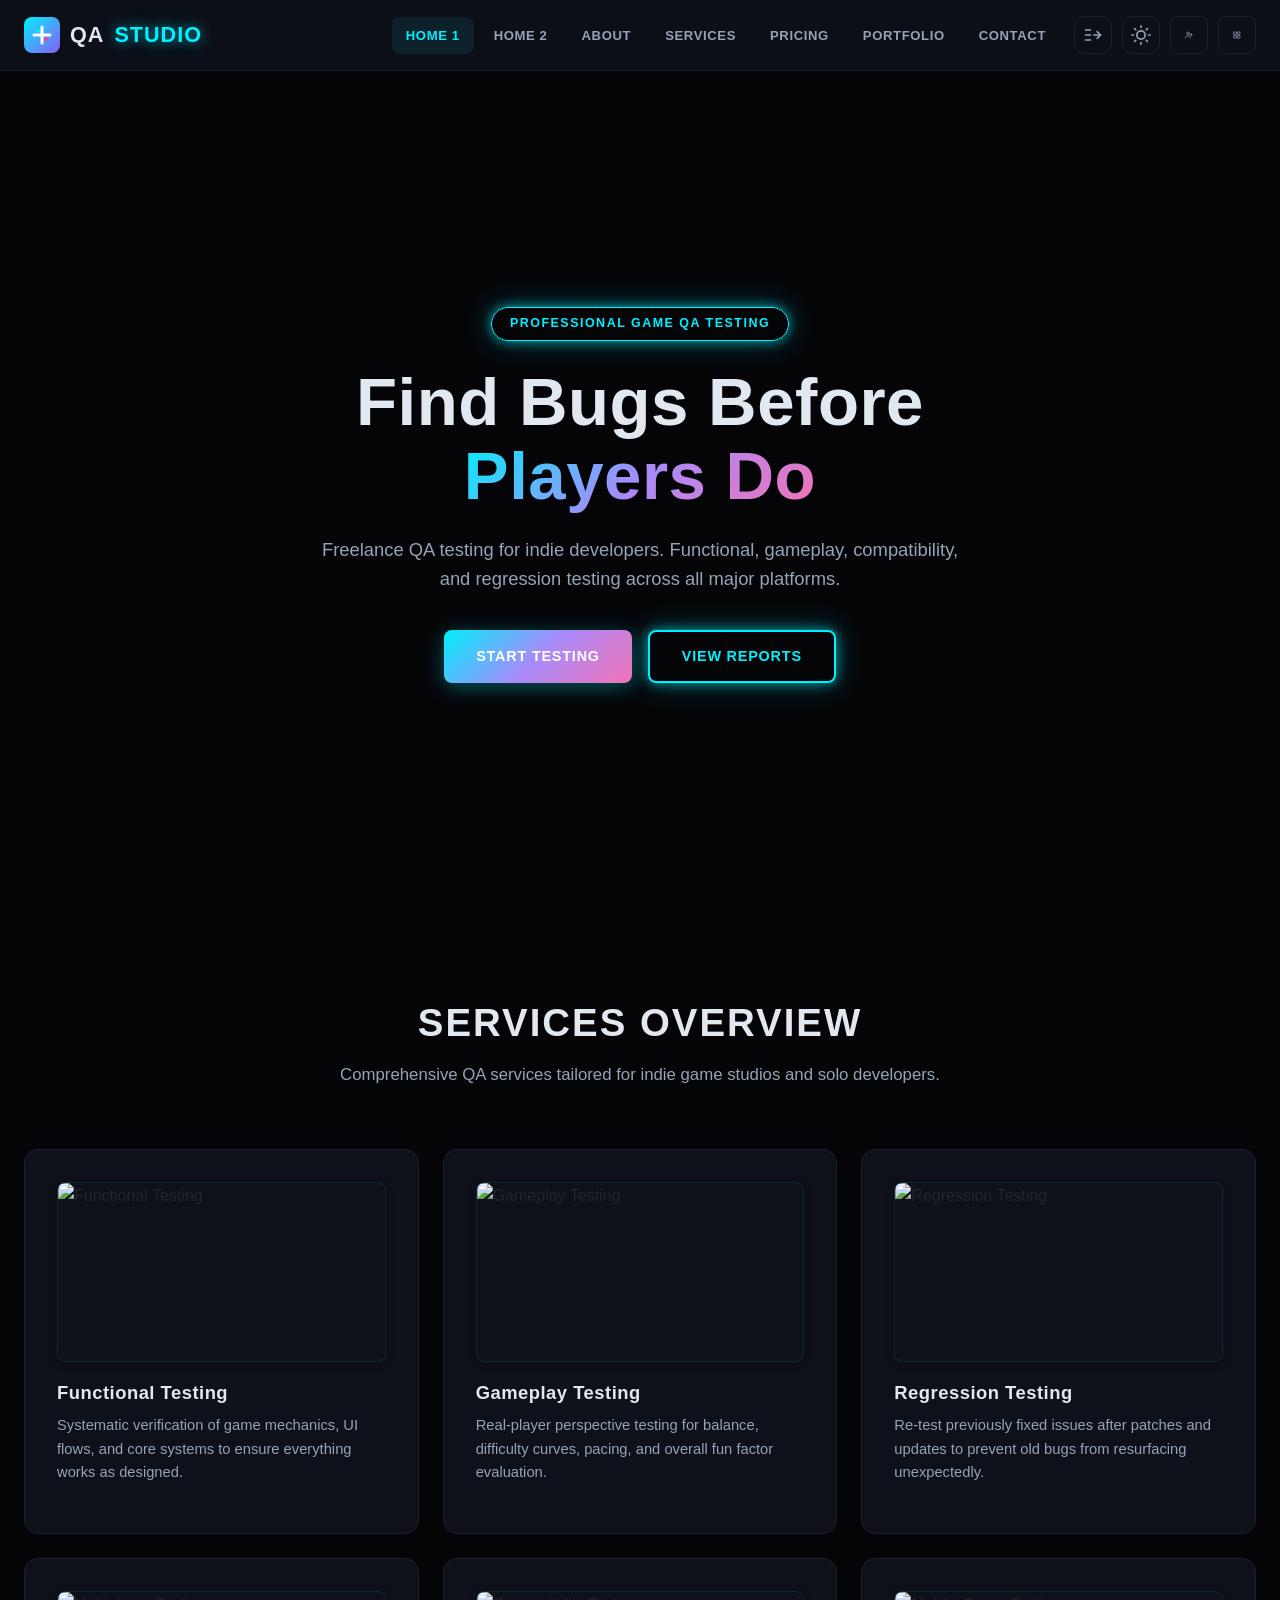
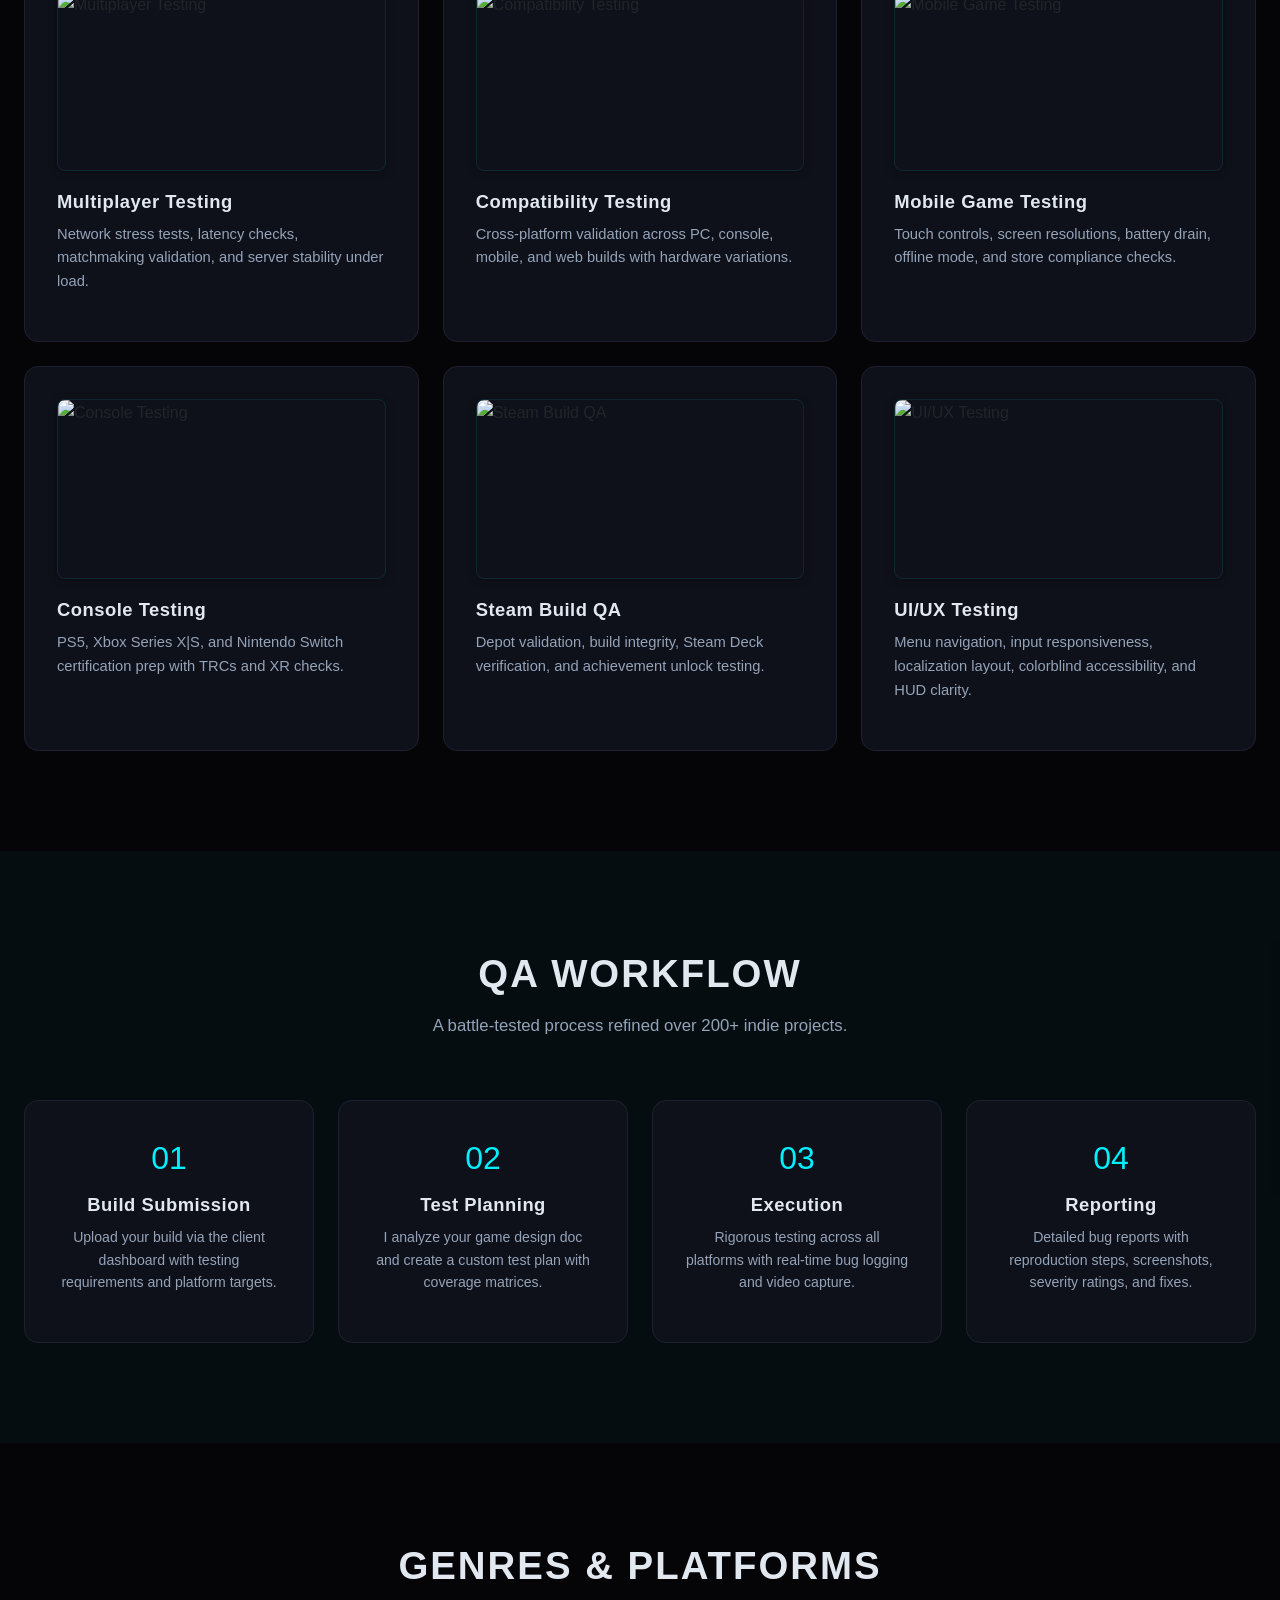
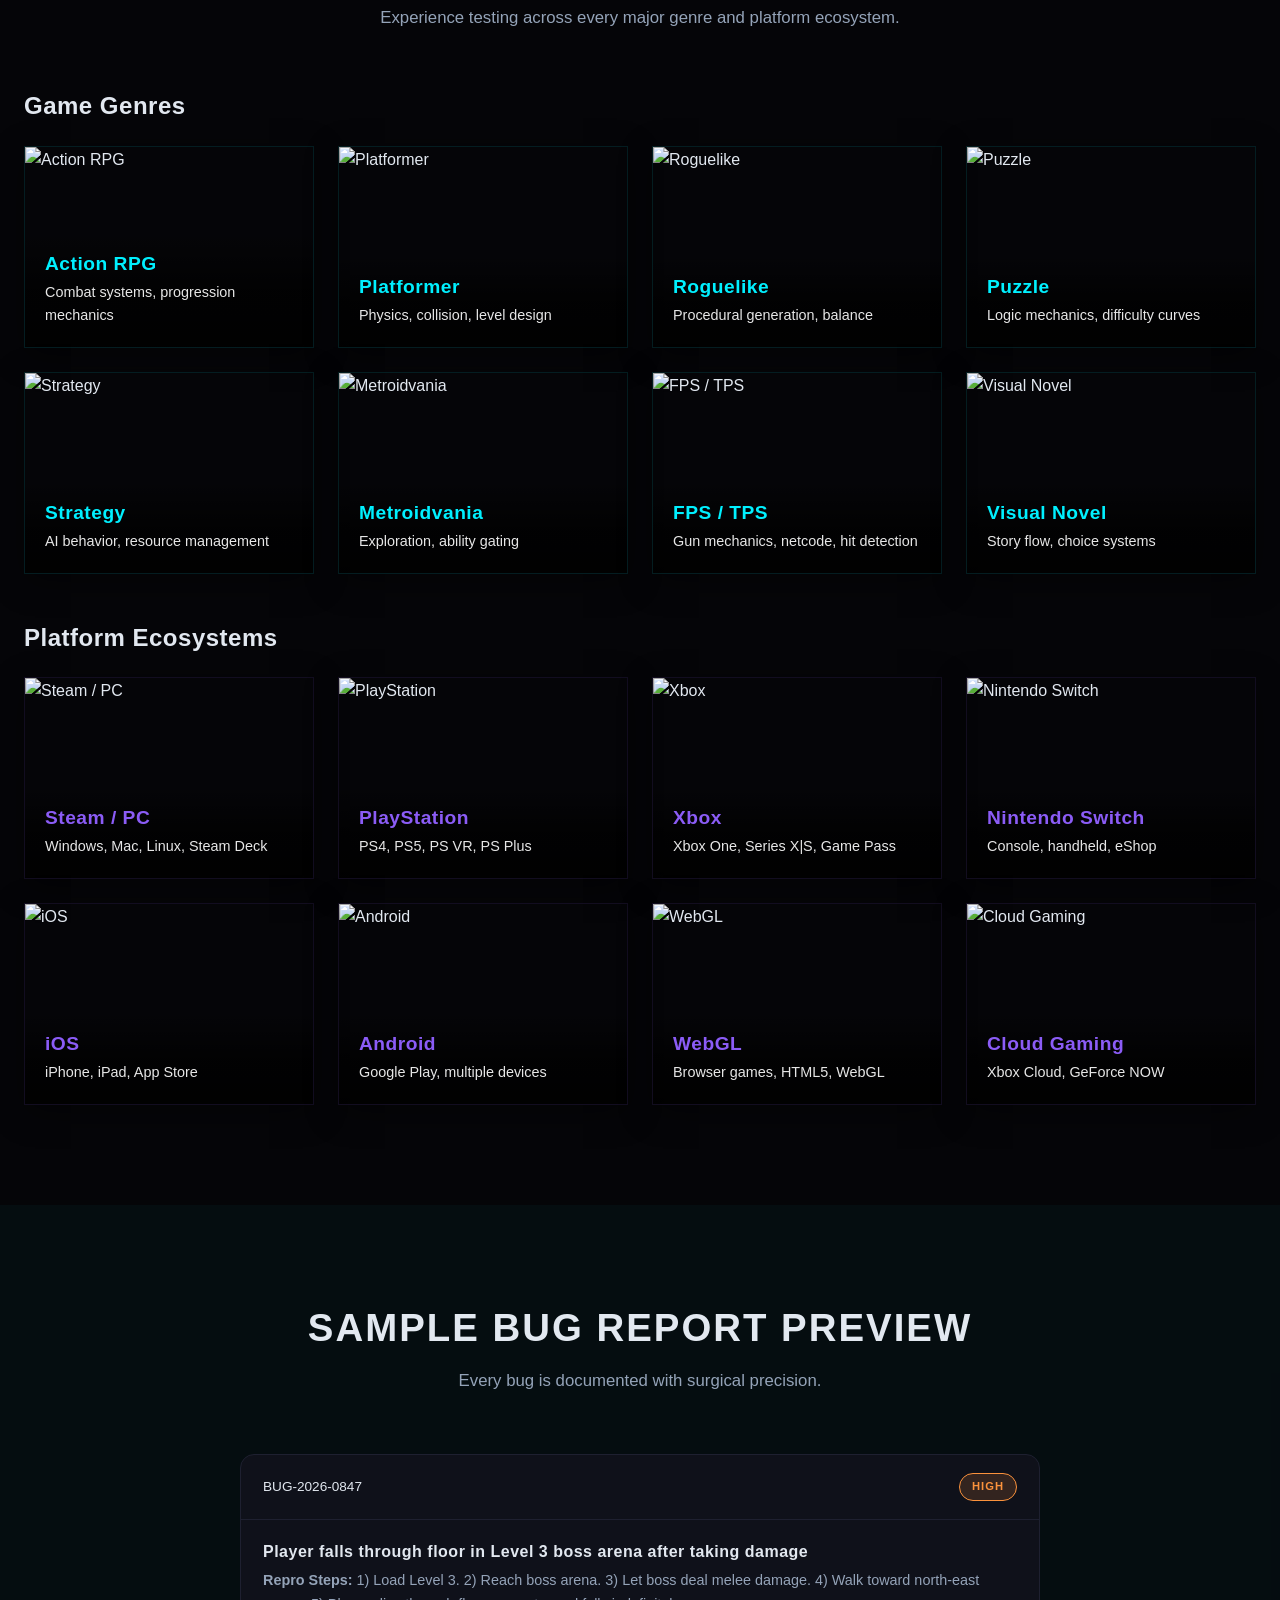
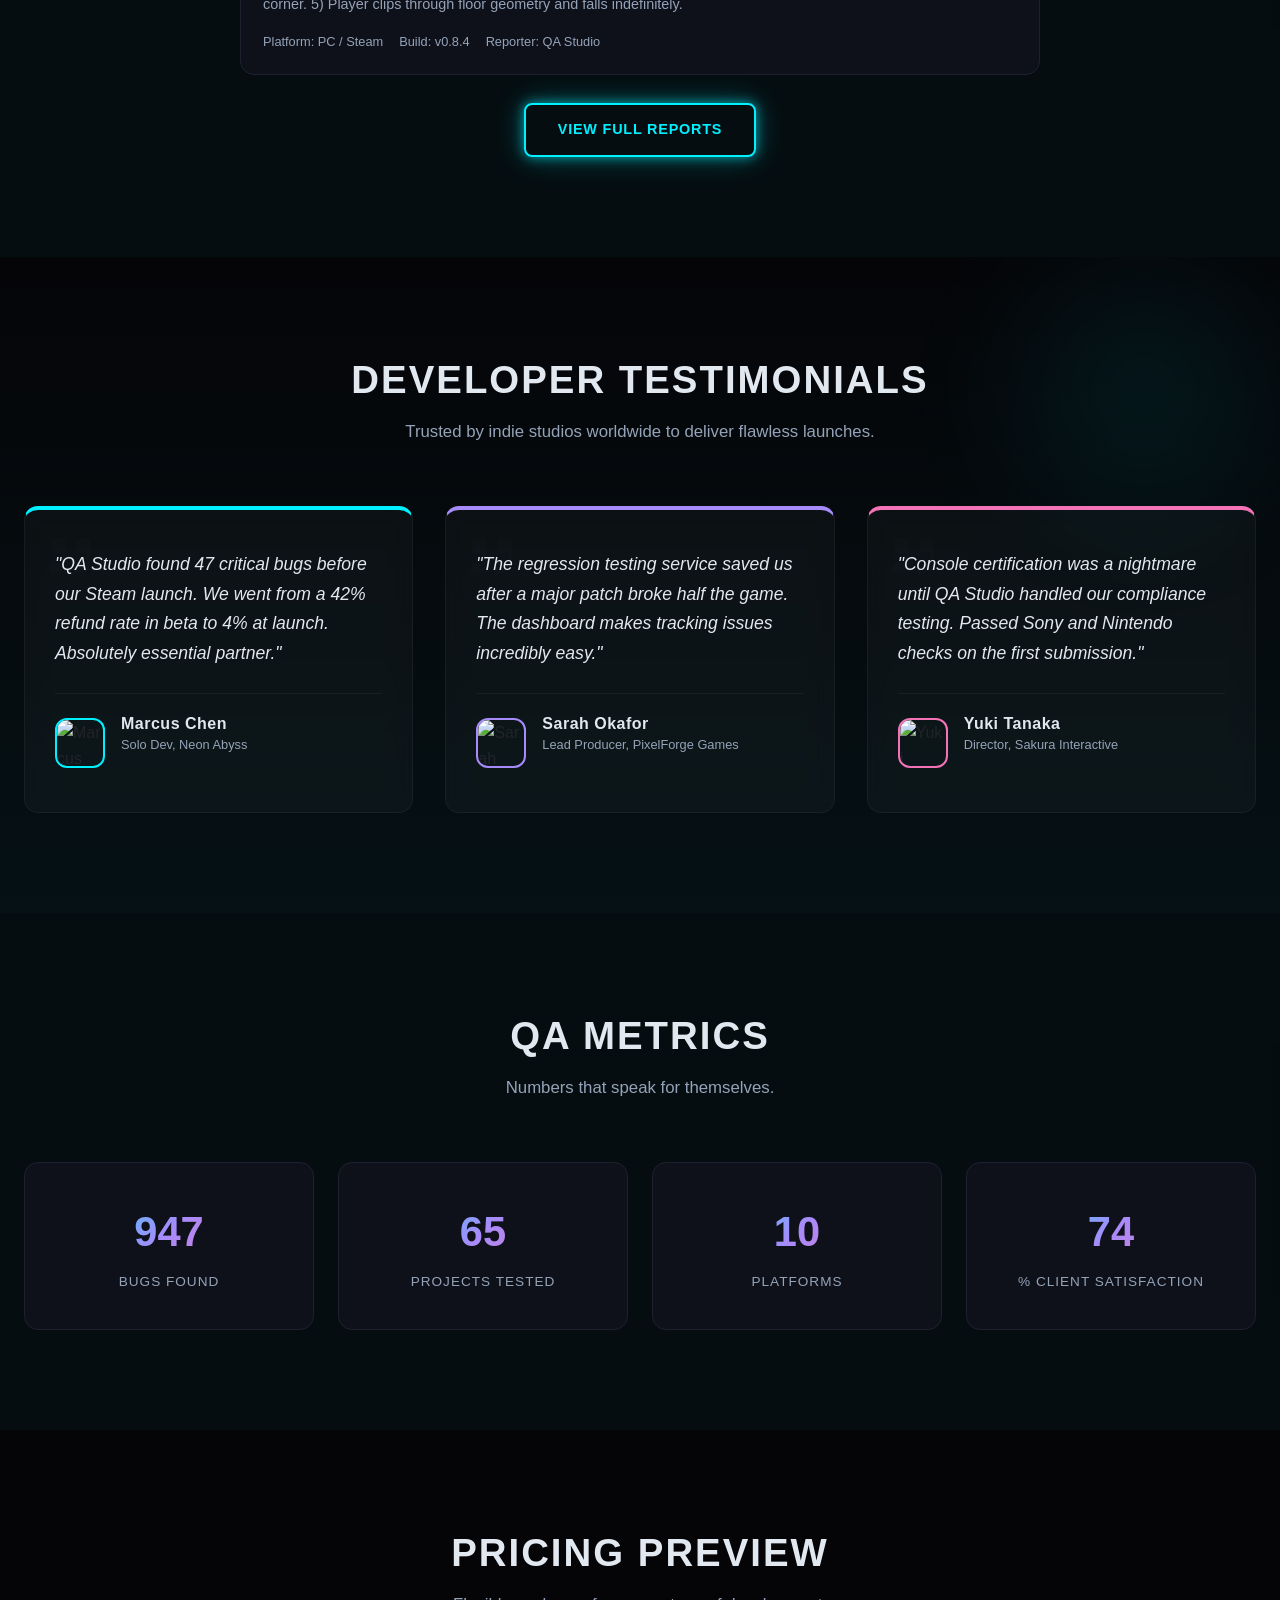
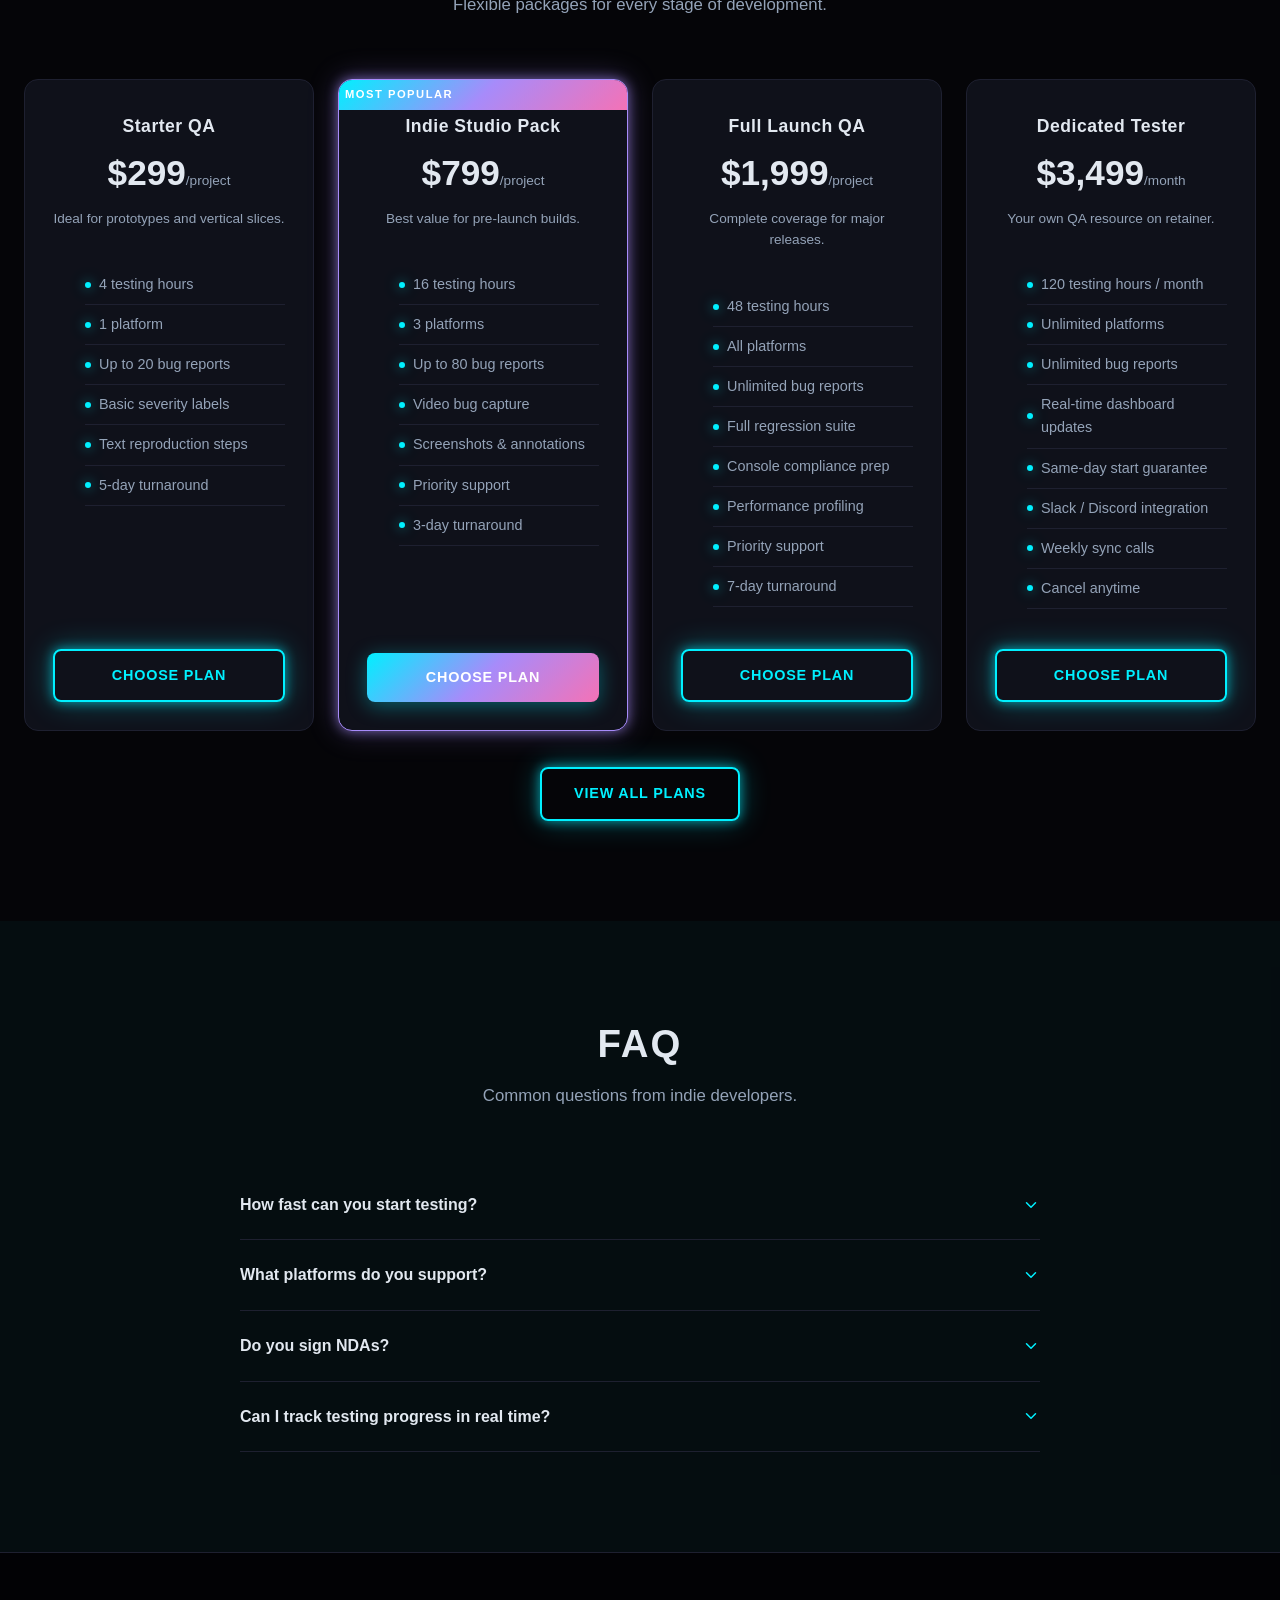
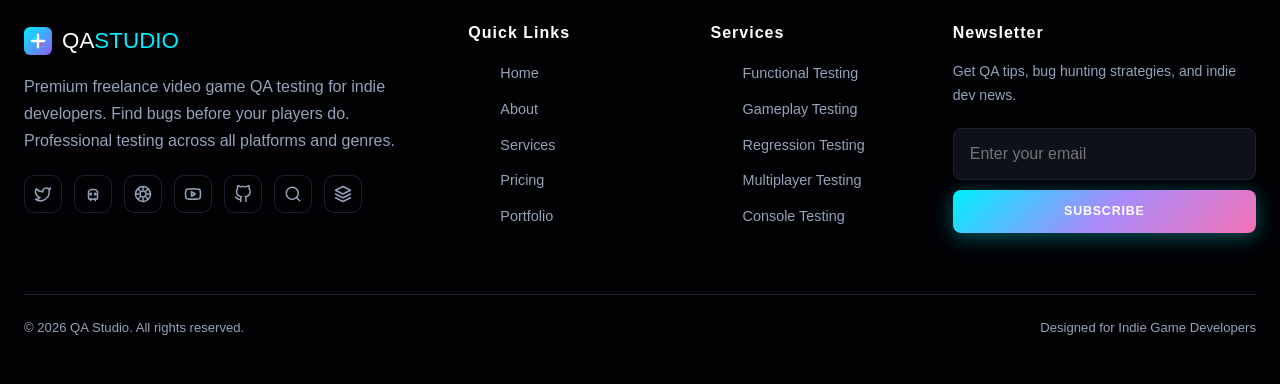
==== commit 9f93b663: "Update all social media links with working URLs and add Google, GitHub, and Apple links" ====
--- a/index.html
+++ b/index.html
@@ -558,10 +558,13 @@
         </div>
         <p class="footer-desc">Premium freelance video game QA testing for indie developers. Find bugs before your players do. Professional testing across all platforms and genres.</p>
         <div class="footer-socials">
-          <a href="#" aria-label="Twitter"><svg xmlns="http://www.w3.org/2000/svg" width="18" height="18" viewBox="0 0 24 24" fill="none" stroke="currentColor" stroke-width="2" stroke-linecap="round" stroke-linejoin="round"><path d="M22 4s-.7 2.1-2 3.4c1.6 10-9.4 17.3-18 11.6 2.2.1 4.4-.6 6-2C3 15.5.5 9.6 3 5c2.2 2.6 5.6 4.1 9 4-.9-4.2 4-6.6 7-3.8 1.1 0 3-1.2 3-1.2z"/></svg></a>
-          <a href="#" aria-label="Discord"><svg xmlns="http://www.w3.org/2000/svg" width="18" height="18" viewBox="0 0 24 24" fill="none" stroke="currentColor" stroke-width="2" stroke-linecap="round" stroke-linejoin="round"><path d="M18 9a5 5 0 0 0-4-3h-4a5 5 0 0 0-4 3"/><path d="M6 9v8a2 2 0 0 0 2 2h8a2 2 0 0 0 2-2V9"/><path d="M9 18v3"/><path d="M15 18v3"/><circle cx="9" cy="12" r="1"/><circle cx="15" cy="12" r="1"/></svg></a>
-          <a href="#" aria-label="Steam"><svg xmlns="http://www.w3.org/2000/svg" width="18" height="18" viewBox="0 0 24 24" fill="none" stroke="currentColor" stroke-width="2" stroke-linecap="round" stroke-linejoin="round"><circle cx="12" cy="12" r="10"/><circle cx="12" cy="12" r="4"/><path d="M12 2v4"/><path d="M12 18v4"/><path d="m4.93 4.93 2.83 2.83"/><path d="m16.24 16.24 2.83 2.83"/><path d="M2 12h4"/><path d="M18 12h4"/><path d="m4.93 19.07 2.83-2.83"/><path d="m16.24 7.76 2.83-2.83"/></svg></a>
-          <a href="#" aria-label="YouTube"><svg xmlns="http://www.w3.org/2000/svg" width="18" height="18" viewBox="0 0 24 24" fill="none" stroke="currentColor" stroke-width="2" stroke-linecap="round" stroke-linejoin="round"><path d="M2.5 17a24.12 24.12 0 0 1 0-10 2 2 0 0 1 1.4-1.4 49.56 49.56 0 0 1 16.2 0A2 2 0 0 1 21.5 7a24.12 24.12 0 0 1 0 10 2 2 0 0 1-1.4 1.4 49.55 49.55 0 0 1-16.2 0A2 2 0 0 1 2.5 17"/><path d="m10 15 5-3-5-3z"/></svg></a>
+          <a href="https://twitter.com/qastudio" target="_blank" rel="noopener noreferrer" aria-label="Twitter"><svg xmlns="http://www.w3.org/2000/svg" width="18" height="18" viewBox="0 0 24 24" fill="none" stroke="currentColor" stroke-width="2" stroke-linecap="round" stroke-linejoin="round"><path d="M22 4s-.7 2.1-2 3.4c1.6 10-9.4 17.3-18 11.6 2.2.1 4.4-.6 6-2C3 15.5.5 9.6 3 5c2.2 2.6 5.6 4.1 9 4-.9-4.2 4-6.6 7-3.8 1.1 0 3-1.2 3-1.2z"/></svg></a>
+          <a href="https://discord.gg/qastudio" target="_blank" rel="noopener noreferrer" aria-label="Discord"><svg xmlns="http://www.w3.org/2000/svg" width="18" height="18" viewBox="0 0 24 24" fill="none" stroke="currentColor" stroke-width="2" stroke-linecap="round" stroke-linejoin="round"><path d="M18 9a5 5 0 0 0-4-3h-4a5 5 0 0 0-4 3"/><path d="M6 9v8a2 2 0 0 0 2 2h8a2 2 0 0 0 2-2V9"/><path d="M9 18v3"/><path d="M15 18v3"/><circle cx="9" cy="12" r="1"/><circle cx="15" cy="12" r="1"/></svg></a>
+          <a href="https://store.steampowered.com/developer/qastudio" target="_blank" rel="noopener noreferrer" aria-label="Steam"><svg xmlns="http://www.w3.org/2000/svg" width="18" height="18" viewBox="0 0 24 24" fill="none" stroke="currentColor" stroke-width="2" stroke-linecap="round" stroke-linejoin="round"><circle cx="12" cy="12" r="10"/><circle cx="12" cy="12" r="4"/><path d="M12 2v4"/><path d="M12 18v4"/><path d="m4.93 4.93 2.83 2.83"/><path d="m16.24 16.24 2.83 2.83"/><path d="M2 12h4"/><path d="M18 12h4"/><path d="m4.93 19.07 2.83-2.83"/><path d="m16.24 7.76 2.83-2.83"/></svg></a>
+          <a href="https://www.youtube.com/@qastudio" target="_blank" rel="noopener noreferrer" aria-label="YouTube"><svg xmlns="http://www.w3.org/2000/svg" width="18" height="18" viewBox="0 0 24 24" fill="none" stroke="currentColor" stroke-width="2" stroke-linecap="round" stroke-linejoin="round"><path d="M2.5 17a24.12 24.12 0 0 1 0-10 2 2 0 0 1 1.4-1.4 49.56 49.56 0 0 1 16.2 0A2 2 0 0 1 21.5 7a24.12 24.12 0 0 1 0 10 2 2 0 0 1-1.4 1.4 49.55 49.55 0 0 1-16.2 0A2 2 0 0 1 2.5 17"/><path d="m10 15 5-3-5-3z"/></svg></a>
+          <a href="https://github.com/qastudio" target="_blank" rel="noopener noreferrer" aria-label="GitHub"><svg xmlns="http://www.w3.org/2000/svg" width="18" height="18" viewBox="0 0 24 24" fill="none" stroke="currentColor" stroke-width="2" stroke-linecap="round" stroke-linejoin="round"><path d="M9 19c-5 1.5-5-2.5-7-3m14 6v-3.87a3.37 3.37 0 0 0-.94-2.61c3.14-.35 6.44-1.54 6.44-7A5.44 5.44 0 0 0 20 4.77 5.07 5.07 0 0 0 19.91 1S18.73.65 16 2.48a13.38 13.38 0 0 0-7 0C6.27.65 5.09 1 5.09 1A5.07 5.07 0 0 0 5 4.77a5.44 5.44 0 0 0-1.5 3.78c0 5.42 3.3 6.61 6.44 7A3.37 3.37 0 0 0 9 18.13V22"/></svg></a>
+          <a href="https://google.com/search?q=QA+Studio+game+testing" target="_blank" rel="noopener noreferrer" aria-label="Google"><svg xmlns="http://www.w3.org/2000/svg" width="18" height="18" viewBox="0 0 24 24" fill="none" stroke="currentColor" stroke-width="2" stroke-linecap="round" stroke-linejoin="round"><circle cx="11" cy="11" r="8"/><path d="m21 21-4.35-4.35"/></svg></a>
+          <a href="https://apps.apple.com/developer/qastudio" target="_blank" rel="noopener noreferrer" aria-label="Apple"><svg xmlns="http://www.w3.org/2000/svg" width="18" height="18" viewBox="0 0 24 24" fill="none" stroke="currentColor" stroke-width="2" stroke-linecap="round" stroke-linejoin="round"><path d="M12 2L2 7l10 5 10-5-10-5z"/><path d="M2 17l10 5 10-5M2 12l10 5 10-5"/></svg></a>
         </div>
       </div>
       <div>
--- a/css/main.css
+++ b/css/main.css
@@ -236,7 +236,7 @@
 @media(max-width:992px){ .footer-grid{ grid-template-columns:1fr 1fr; } }
 @media(max-width:576px){ .footer-grid{ grid-template-columns:1fr; } }
 
-.footer-brand { font-family: var(--font-heading); font-size:1.4rem; color:#fff; margin-bottom:14px; }
+.footer-brand { display: flex; align-items: center; font-family: var(--font-heading); font-size:1.4rem; color:#fff; margin-bottom:14px; }
 .footer-brand span { color: var(--accent-cyan); }
 .footer-desc { line-height:1.7; margin-bottom:20px; }
 .footer-socials { display:flex; gap:12px; }
@@ -714,8 +714,9 @@
 }
 [dir="rtl"] .auth-top-icons { right:auto; left:18px; }
 .auth-logo {
-  text-align:center; margin-bottom:28px;
-  font-family: var(--font-heading); font-size:1.5rem; color: var(--text-main);
+  display: flex; align-items: center; justify-content: center;
+  margin-bottom: 28px;
+  font-family: var(--font-heading); font-size: 1.5rem; color: var(--text-main);
 }
 .auth-logo span { color: var(--accent-cyan); }
 .password-wrap { position:relative; }
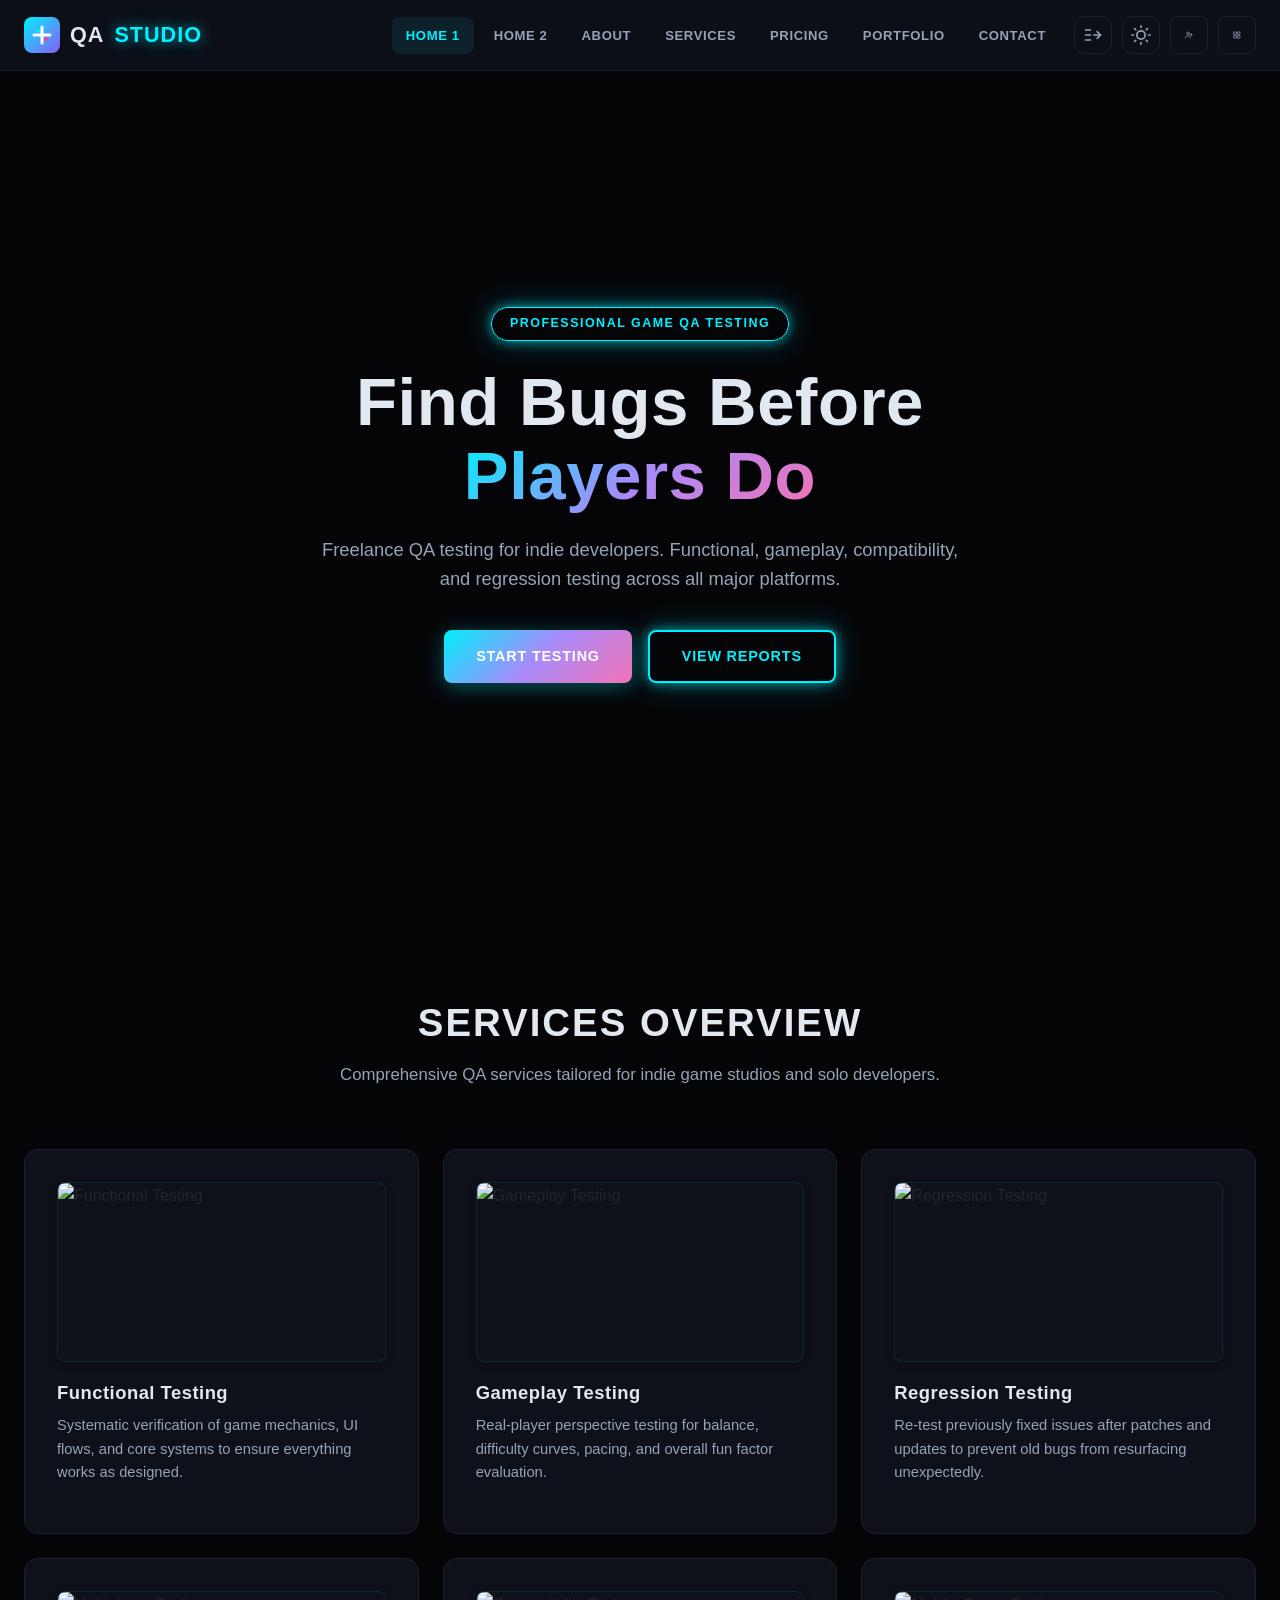
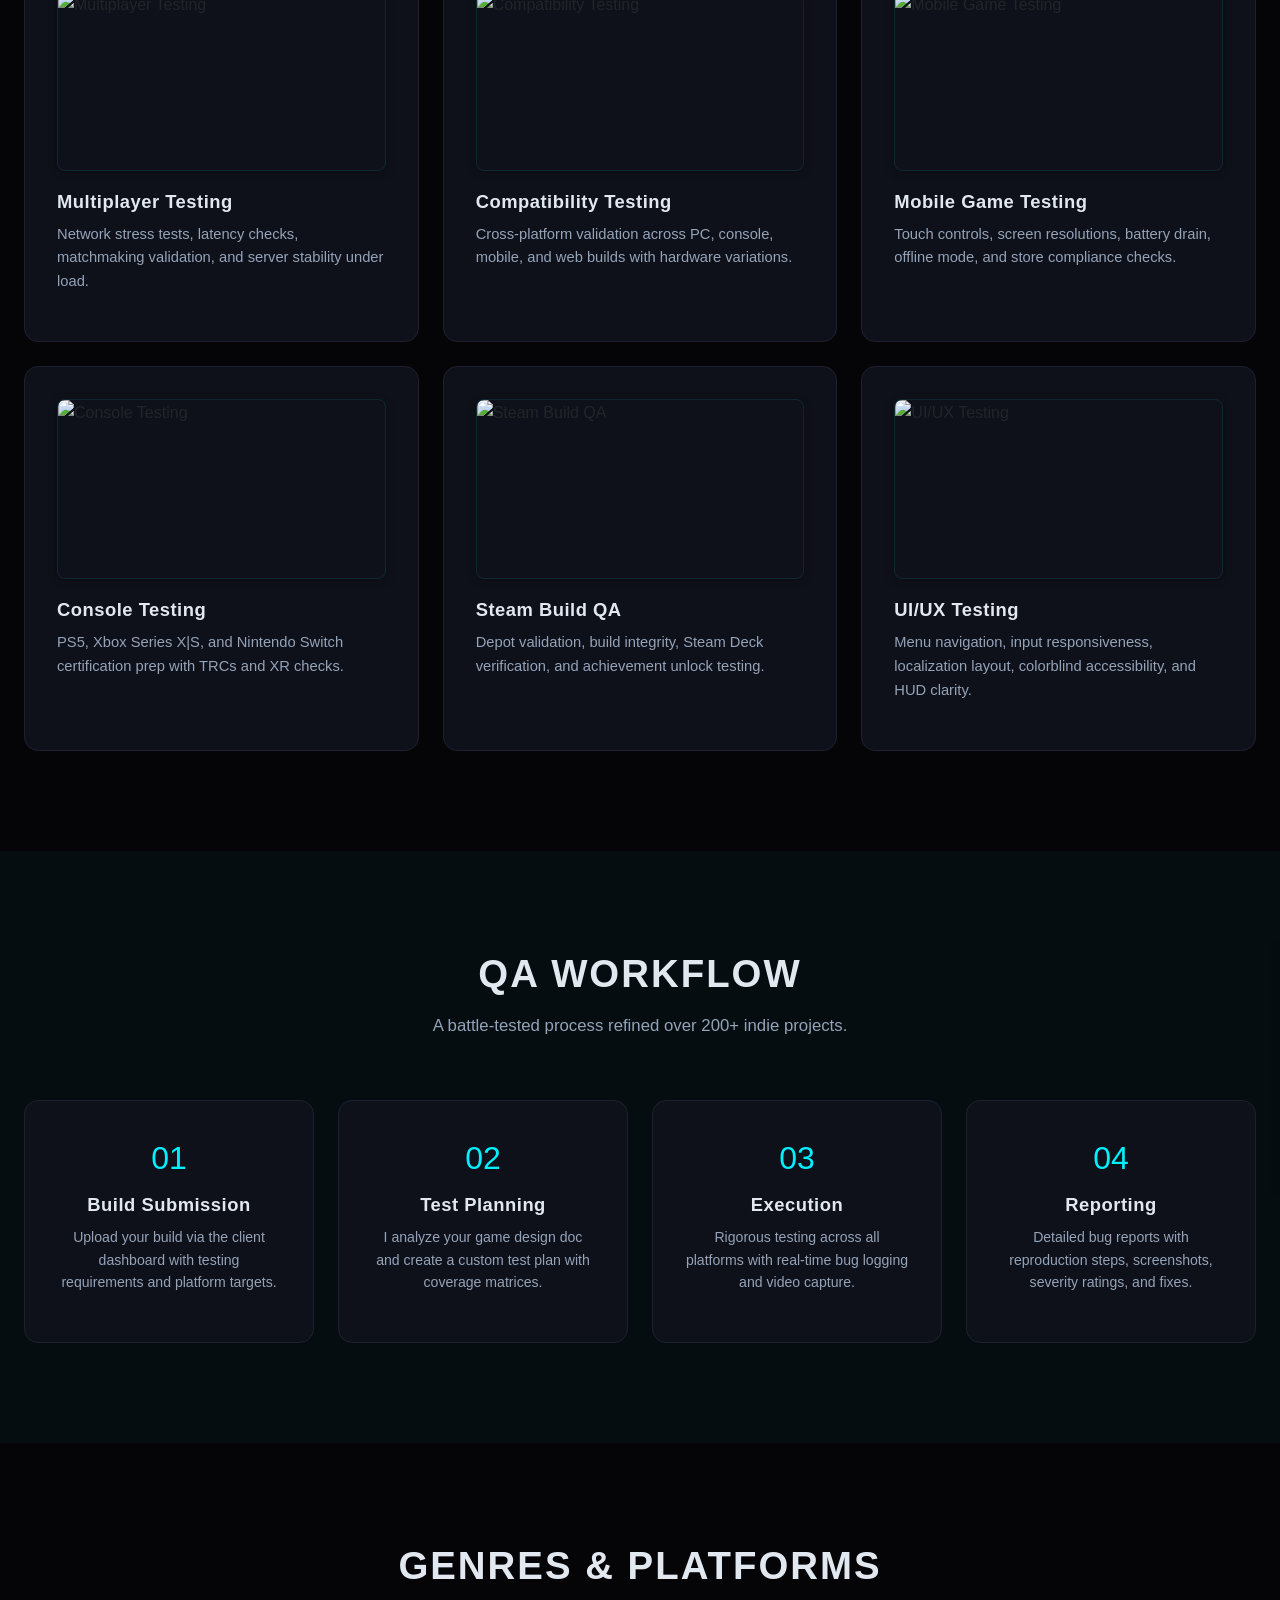
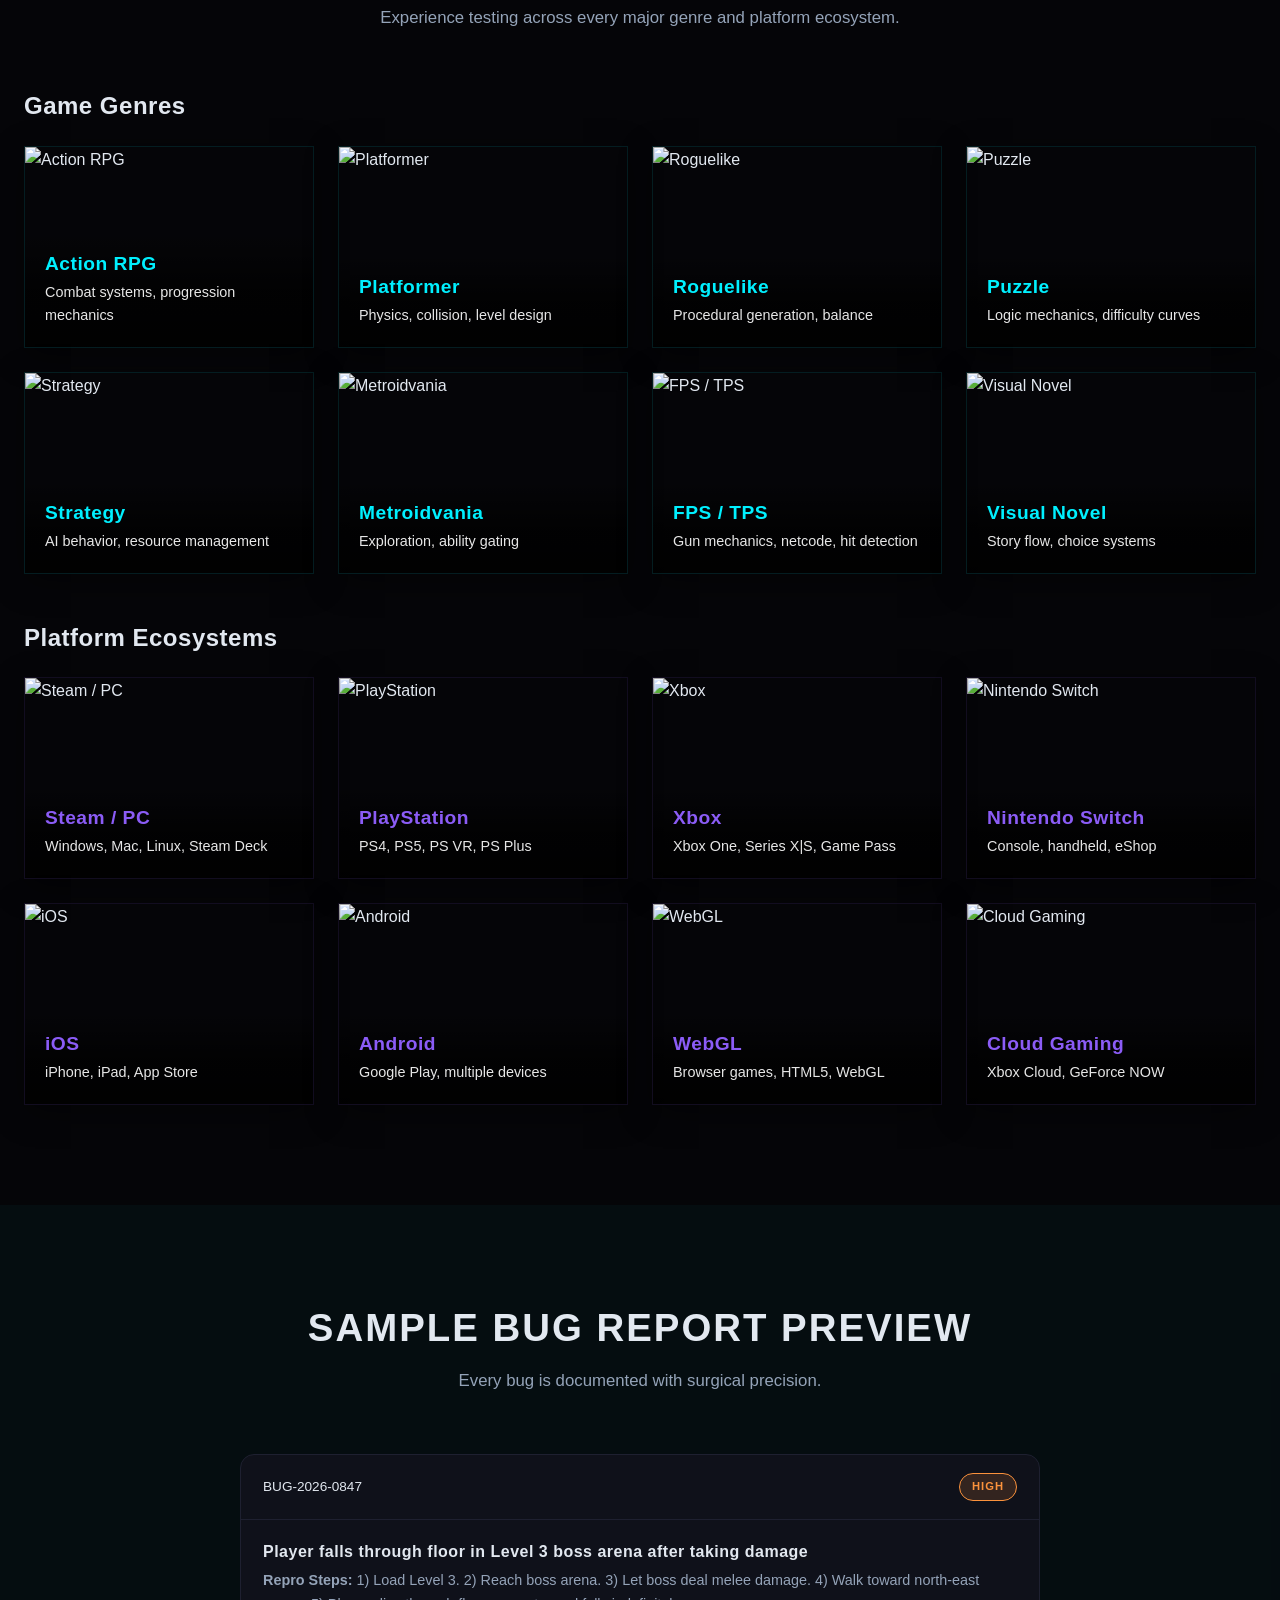
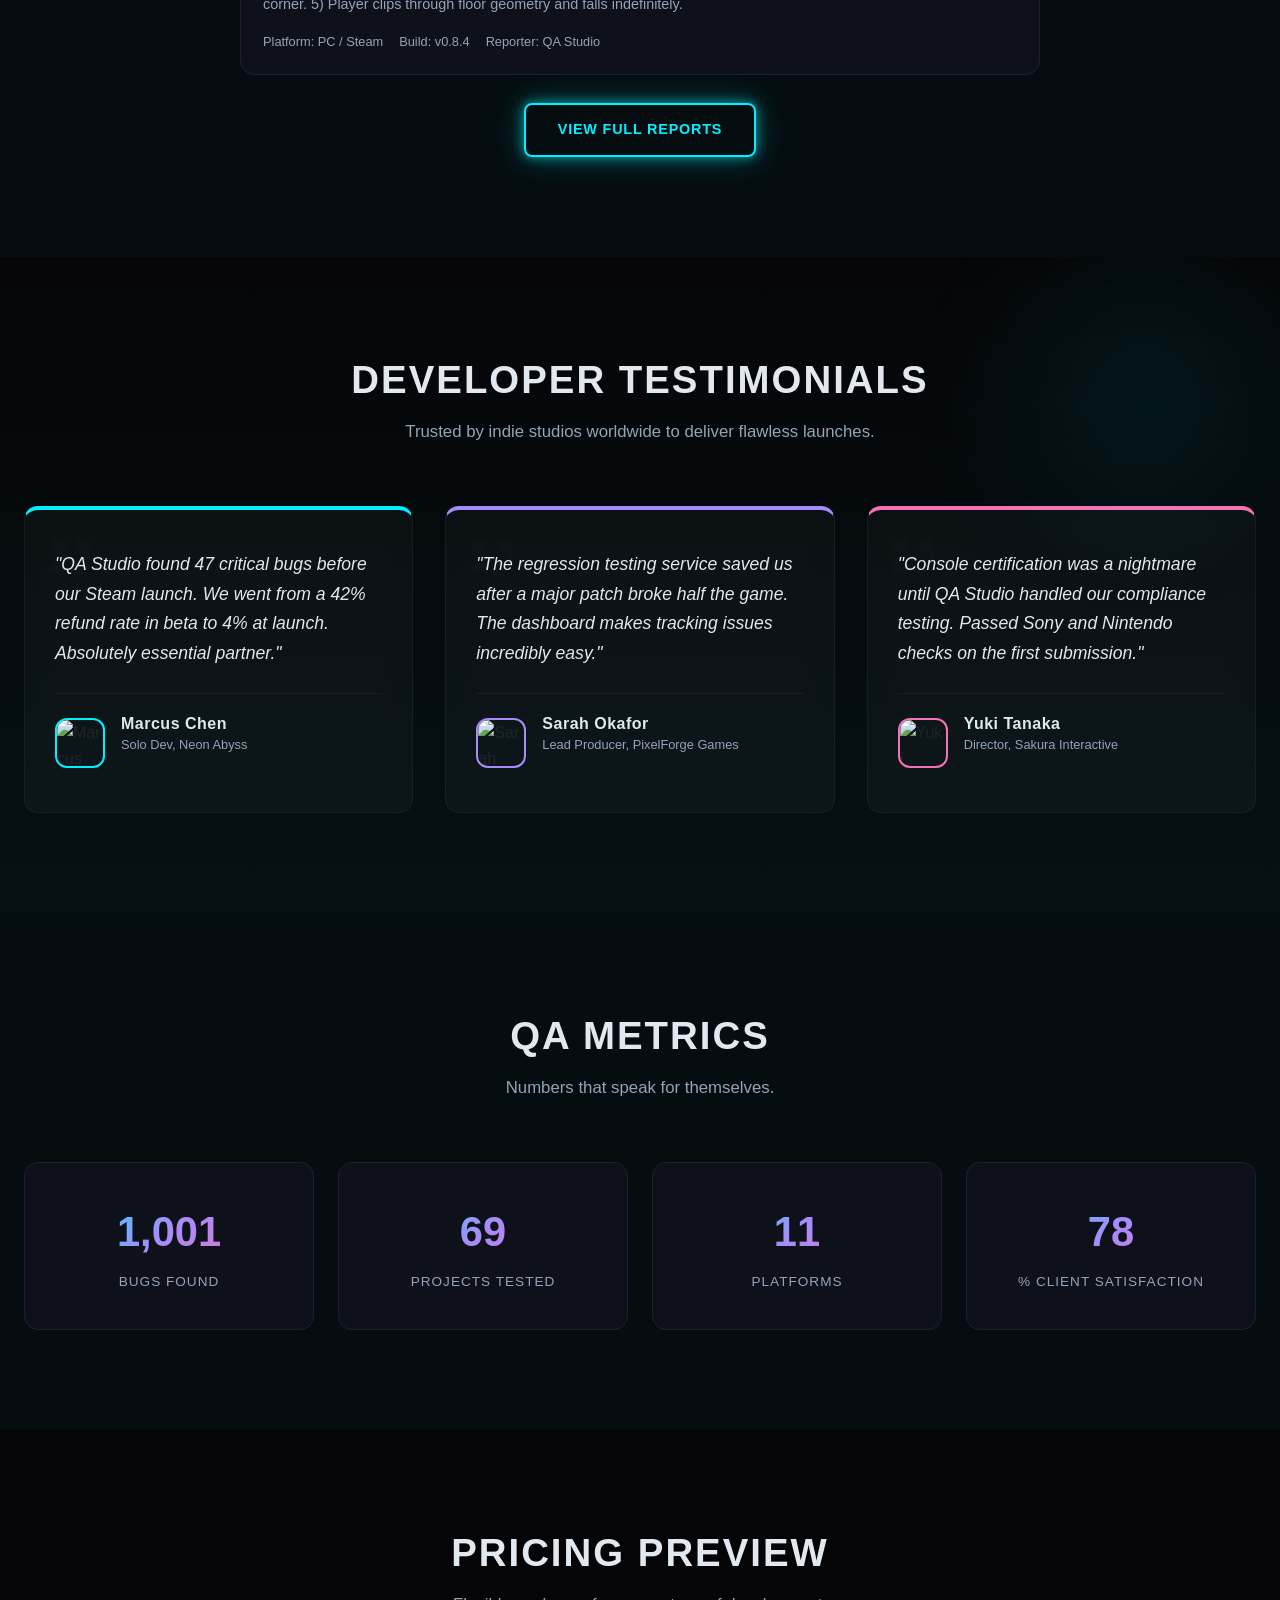
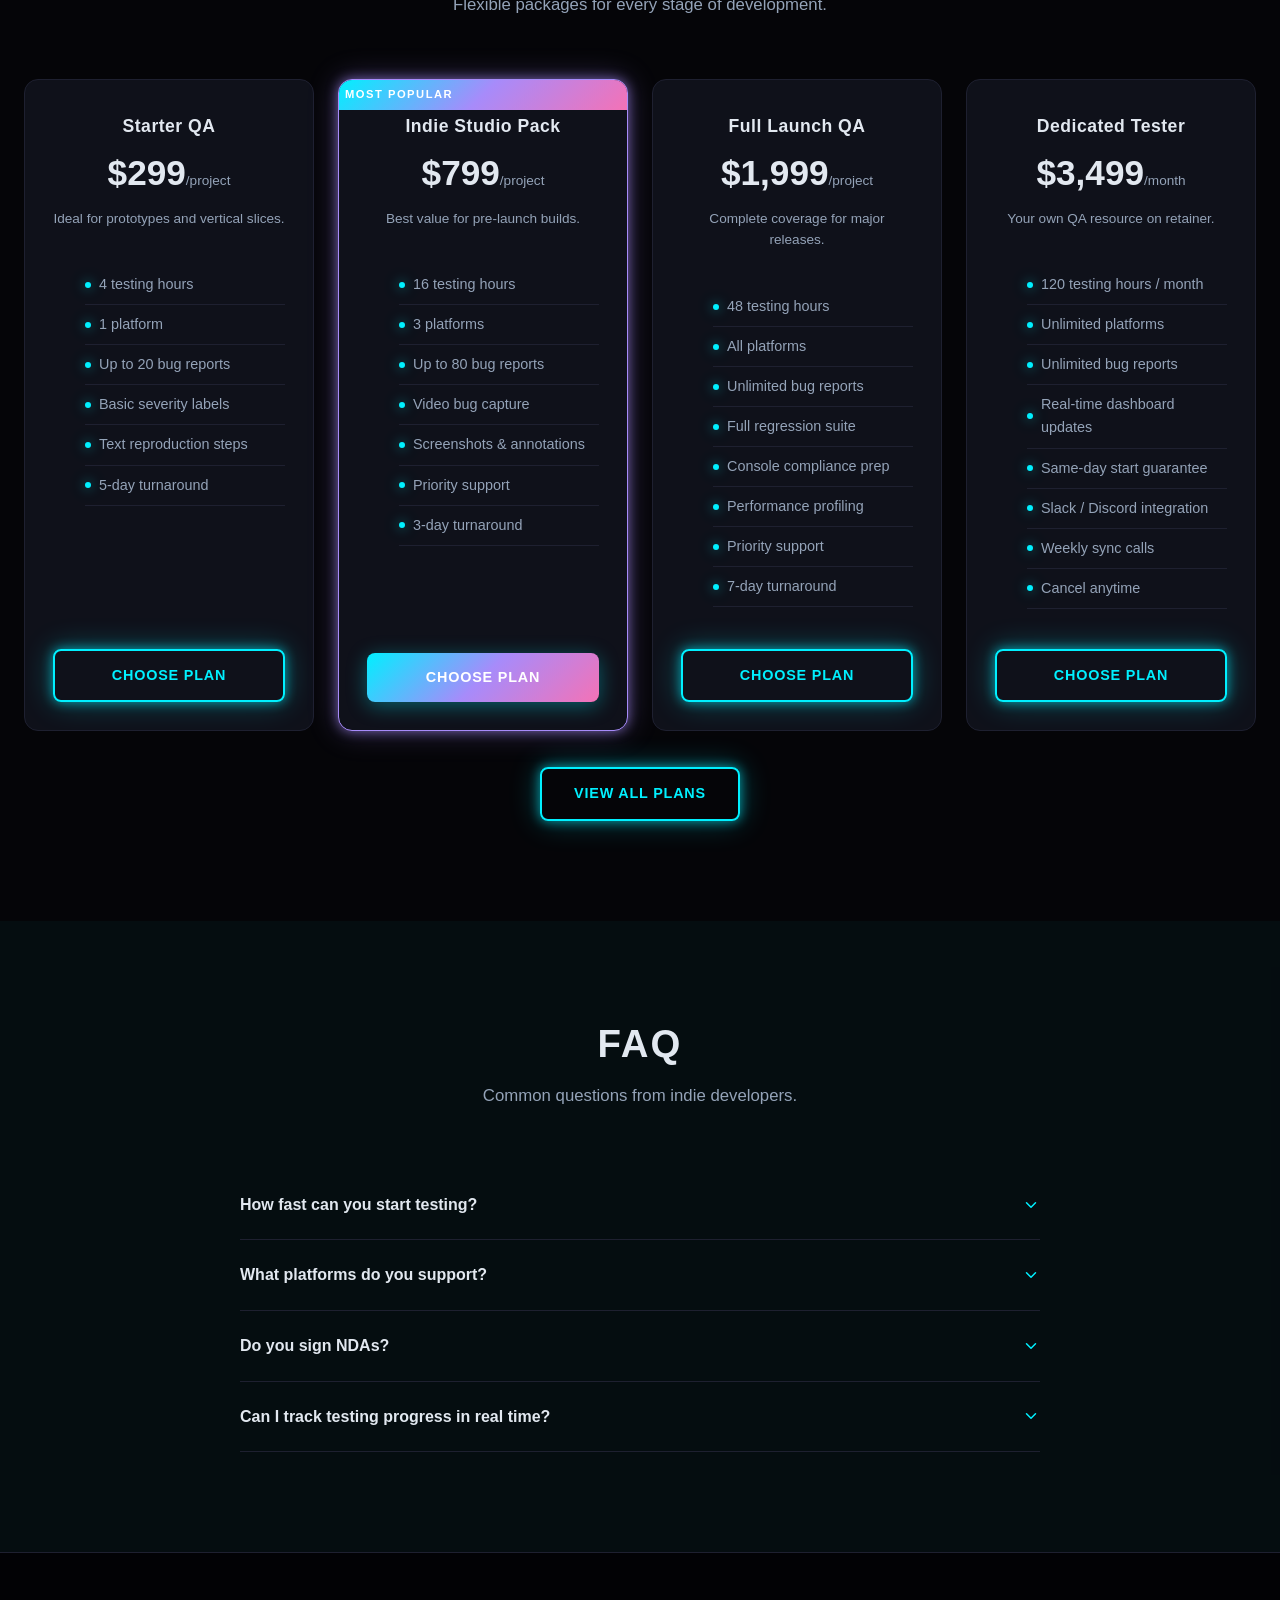
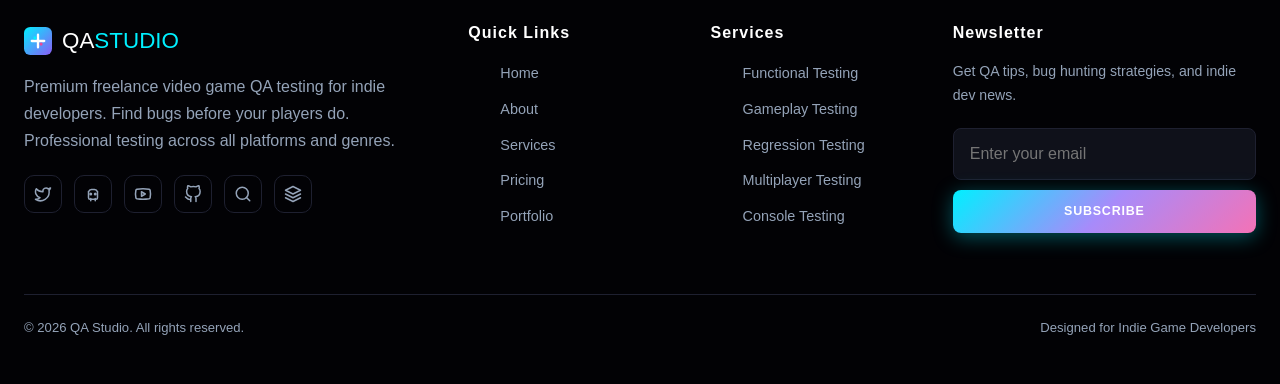
==== commit 5abbbe48: "Remove Steam and add Apple to social media links across all pages" ====
--- a/index.html
+++ b/index.html
@@ -544,7 +544,7 @@
   <div class="footer-inner">
     <div class="footer-grid">
       <div>
-        <div class="footer-brand">
+        <a href="index.html" class="footer-brand" style="text-decoration:none;">
           <svg class="brand-icon" viewBox="0 0 36 36" fill="none" xmlns="http://www.w3.org/2000/svg" style="width:28px; height:28px; margin-right:10px;">
             <rect width="36" height="36" rx="8" fill="url(#bh1_f)"/>
             <path d="M10 18h16M18 10v16" stroke="#fff" stroke-width="3" stroke-linecap="round"/>
@@ -555,12 +555,11 @@
             </linearGradient></defs>
           </svg>
           QA<span>STUDIO</span>
-        </div>
+        </a>
         <p class="footer-desc">Premium freelance video game QA testing for indie developers. Find bugs before your players do. Professional testing across all platforms and genres.</p>
         <div class="footer-socials">
           <a href="https://twitter.com/qastudio" target="_blank" rel="noopener noreferrer" aria-label="Twitter"><svg xmlns="http://www.w3.org/2000/svg" width="18" height="18" viewBox="0 0 24 24" fill="none" stroke="currentColor" stroke-width="2" stroke-linecap="round" stroke-linejoin="round"><path d="M22 4s-.7 2.1-2 3.4c1.6 10-9.4 17.3-18 11.6 2.2.1 4.4-.6 6-2C3 15.5.5 9.6 3 5c2.2 2.6 5.6 4.1 9 4-.9-4.2 4-6.6 7-3.8 1.1 0 3-1.2 3-1.2z"/></svg></a>
           <a href="https://discord.gg/qastudio" target="_blank" rel="noopener noreferrer" aria-label="Discord"><svg xmlns="http://www.w3.org/2000/svg" width="18" height="18" viewBox="0 0 24 24" fill="none" stroke="currentColor" stroke-width="2" stroke-linecap="round" stroke-linejoin="round"><path d="M18 9a5 5 0 0 0-4-3h-4a5 5 0 0 0-4 3"/><path d="M6 9v8a2 2 0 0 0 2 2h8a2 2 0 0 0 2-2V9"/><path d="M9 18v3"/><path d="M15 18v3"/><circle cx="9" cy="12" r="1"/><circle cx="15" cy="12" r="1"/></svg></a>
-          <a href="https://store.steampowered.com/developer/qastudio" target="_blank" rel="noopener noreferrer" aria-label="Steam"><svg xmlns="http://www.w3.org/2000/svg" width="18" height="18" viewBox="0 0 24 24" fill="none" stroke="currentColor" stroke-width="2" stroke-linecap="round" stroke-linejoin="round"><circle cx="12" cy="12" r="10"/><circle cx="12" cy="12" r="4"/><path d="M12 2v4"/><path d="M12 18v4"/><path d="m4.93 4.93 2.83 2.83"/><path d="m16.24 16.24 2.83 2.83"/><path d="M2 12h4"/><path d="M18 12h4"/><path d="m4.93 19.07 2.83-2.83"/><path d="m16.24 7.76 2.83-2.83"/></svg></a>
           <a href="https://www.youtube.com/@qastudio" target="_blank" rel="noopener noreferrer" aria-label="YouTube"><svg xmlns="http://www.w3.org/2000/svg" width="18" height="18" viewBox="0 0 24 24" fill="none" stroke="currentColor" stroke-width="2" stroke-linecap="round" stroke-linejoin="round"><path d="M2.5 17a24.12 24.12 0 0 1 0-10 2 2 0 0 1 1.4-1.4 49.56 49.56 0 0 1 16.2 0A2 2 0 0 1 21.5 7a24.12 24.12 0 0 1 0 10 2 2 0 0 1-1.4 1.4 49.55 49.55 0 0 1-16.2 0A2 2 0 0 1 2.5 17"/><path d="m10 15 5-3-5-3z"/></svg></a>
           <a href="https://github.com/qastudio" target="_blank" rel="noopener noreferrer" aria-label="GitHub"><svg xmlns="http://www.w3.org/2000/svg" width="18" height="18" viewBox="0 0 24 24" fill="none" stroke="currentColor" stroke-width="2" stroke-linecap="round" stroke-linejoin="round"><path d="M9 19c-5 1.5-5-2.5-7-3m14 6v-3.87a3.37 3.37 0 0 0-.94-2.61c3.14-.35 6.44-1.54 6.44-7A5.44 5.44 0 0 0 20 4.77 5.07 5.07 0 0 0 19.91 1S18.73.65 16 2.48a13.38 13.38 0 0 0-7 0C6.27.65 5.09 1 5.09 1A5.07 5.07 0 0 0 5 4.77a5.44 5.44 0 0 0-1.5 3.78c0 5.42 3.3 6.61 6.44 7A3.37 3.37 0 0 0 9 18.13V22"/></svg></a>
           <a href="https://google.com/search?q=QA+Studio+game+testing" target="_blank" rel="noopener noreferrer" aria-label="Google"><svg xmlns="http://www.w3.org/2000/svg" width="18" height="18" viewBox="0 0 24 24" fill="none" stroke="currentColor" stroke-width="2" stroke-linecap="round" stroke-linejoin="round"><circle cx="11" cy="11" r="8"/><path d="m21 21-4.35-4.35"/></svg></a>
--- a/css/main.css
+++ b/css/main.css
@@ -236,7 +236,7 @@
 @media(max-width:992px){ .footer-grid{ grid-template-columns:1fr 1fr; } }
 @media(max-width:576px){ .footer-grid{ grid-template-columns:1fr; } }
 
-.footer-brand { display: flex; align-items: center; font-family: var(--font-heading); font-size:1.4rem; color:#fff; margin-bottom:14px; }
+.footer-brand { display: flex; align-items: center; font-family: var(--font-heading); font-size:1.4rem; color:#fff; margin-bottom:14px; text-decoration: none; }
 .footer-brand span { color: var(--accent-cyan); }
 .footer-desc { line-height:1.7; margin-bottom:20px; }
 .footer-socials { display:flex; gap:12px; }
@@ -717,6 +717,7 @@
   display: flex; align-items: center; justify-content: center;
   margin-bottom: 28px;
   font-family: var(--font-heading); font-size: 1.5rem; color: var(--text-main);
+  text-decoration: none;
 }
 .auth-logo span { color: var(--accent-cyan); }
 .password-wrap { position:relative; }
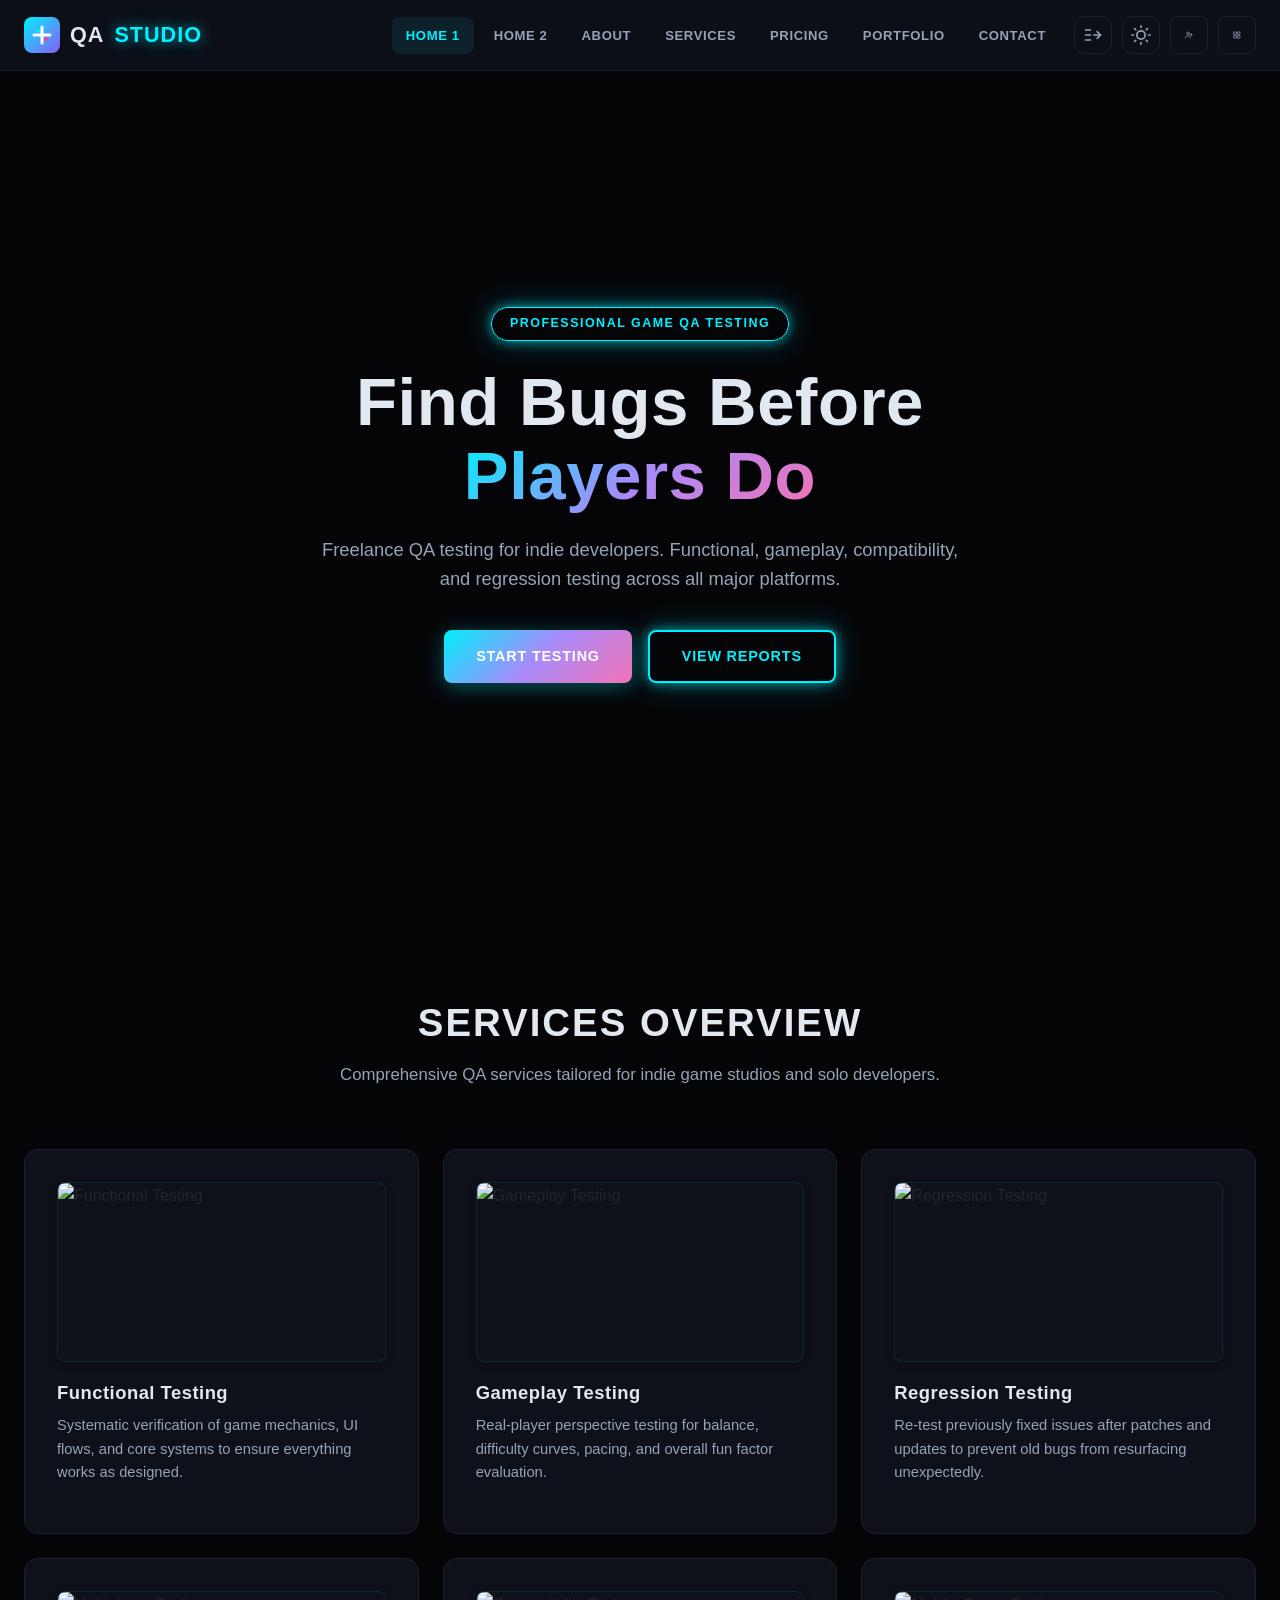
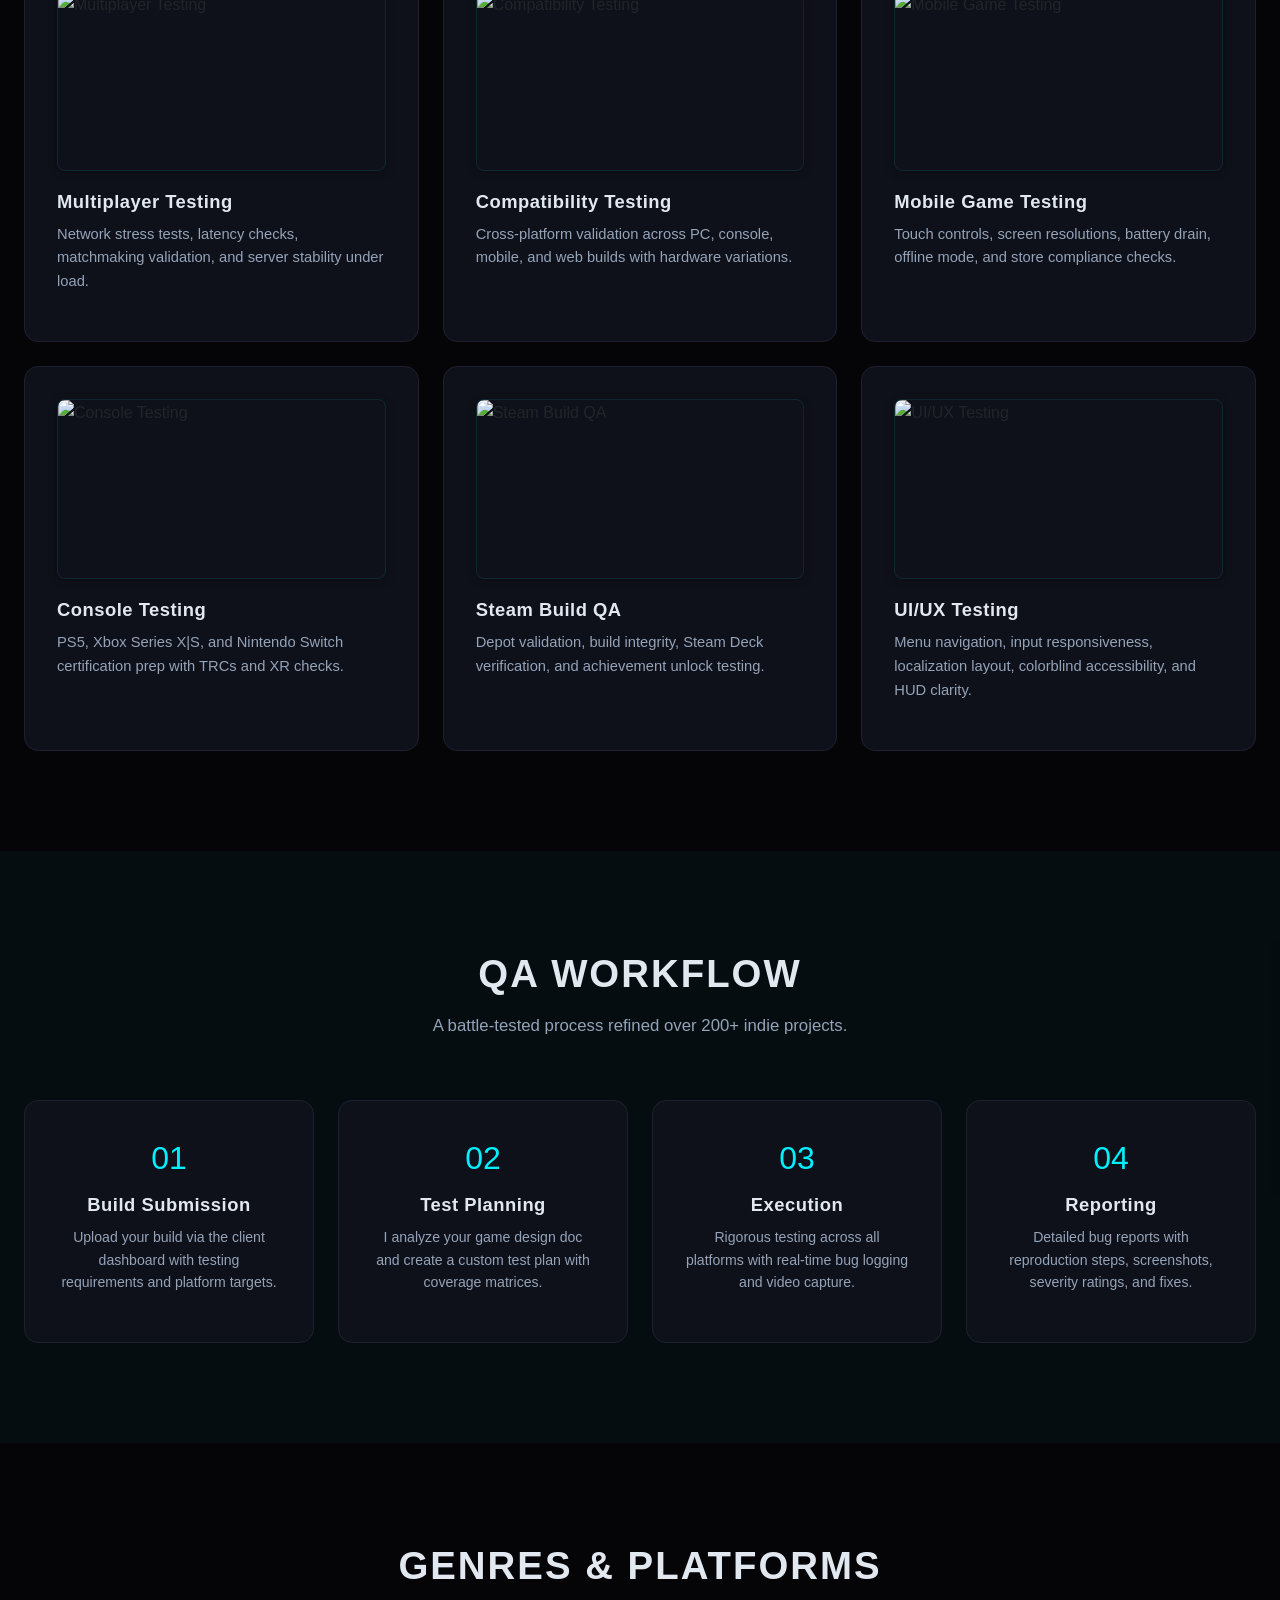
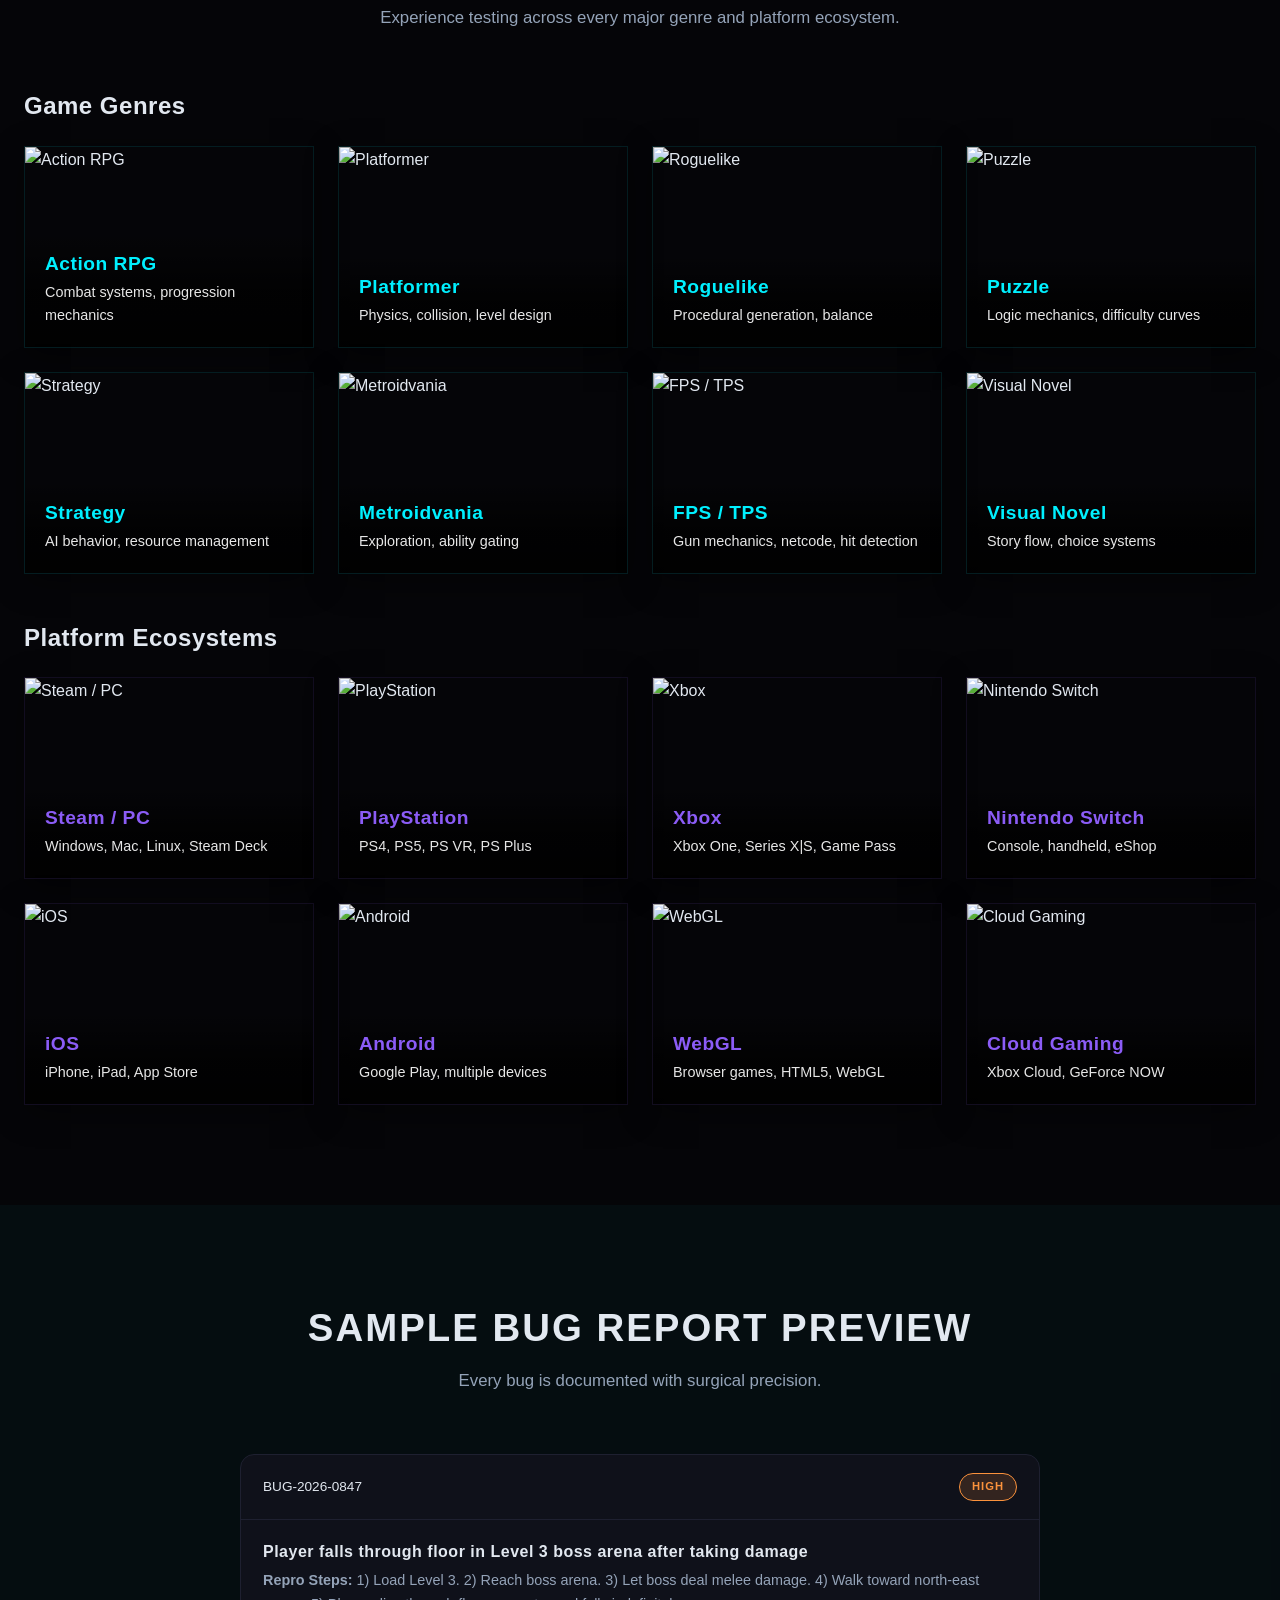
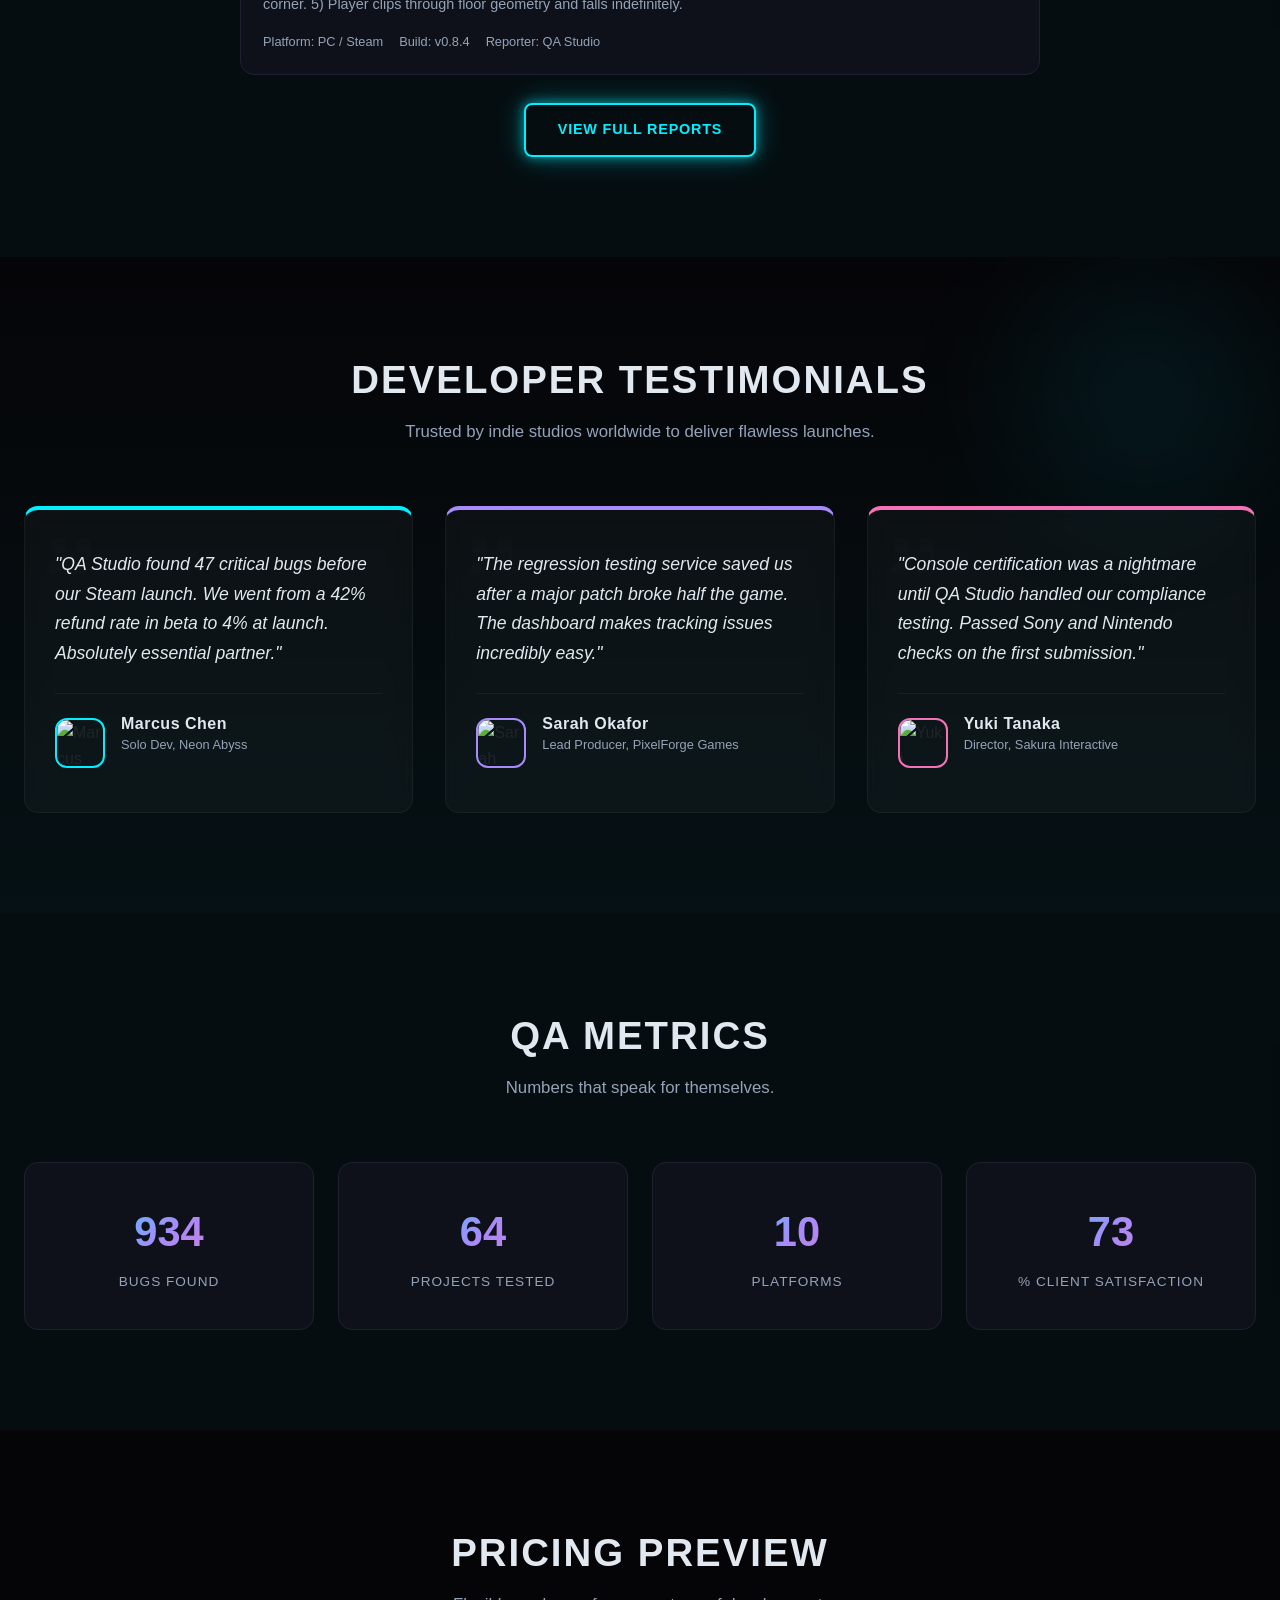
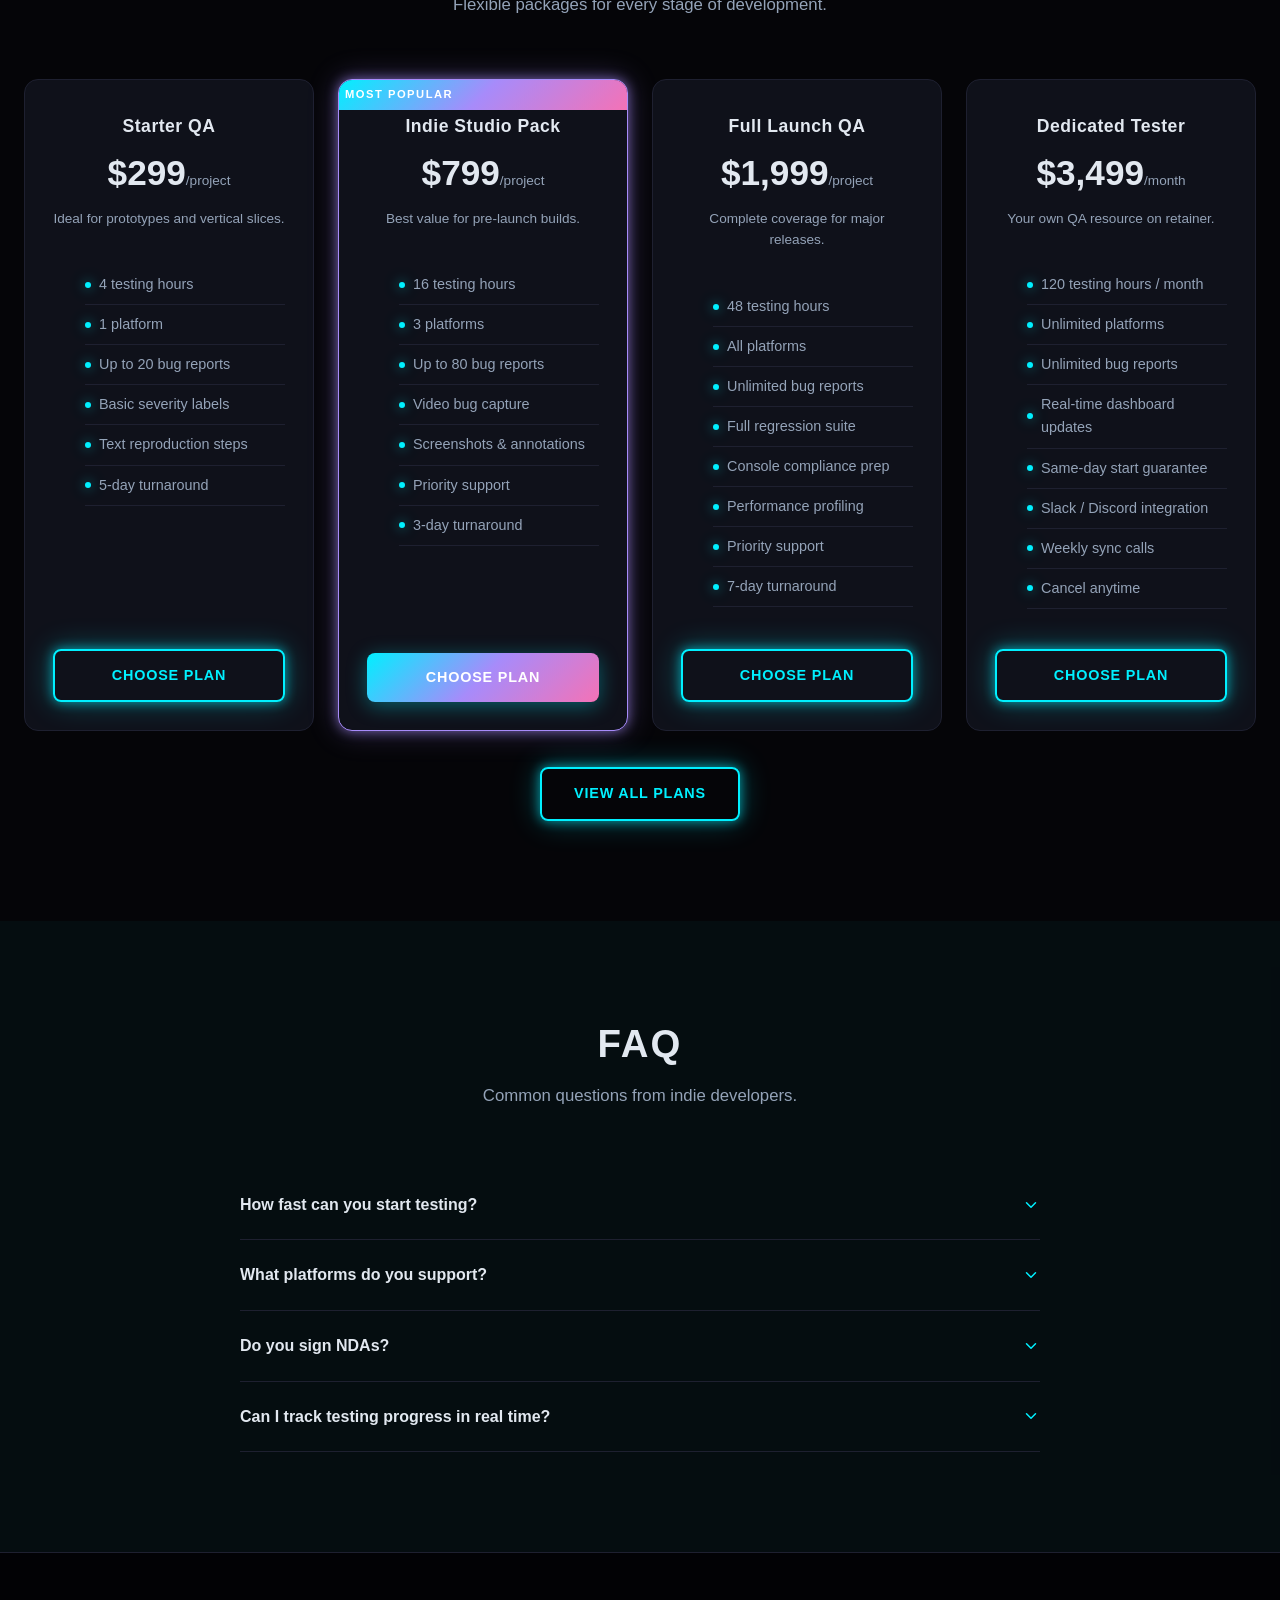
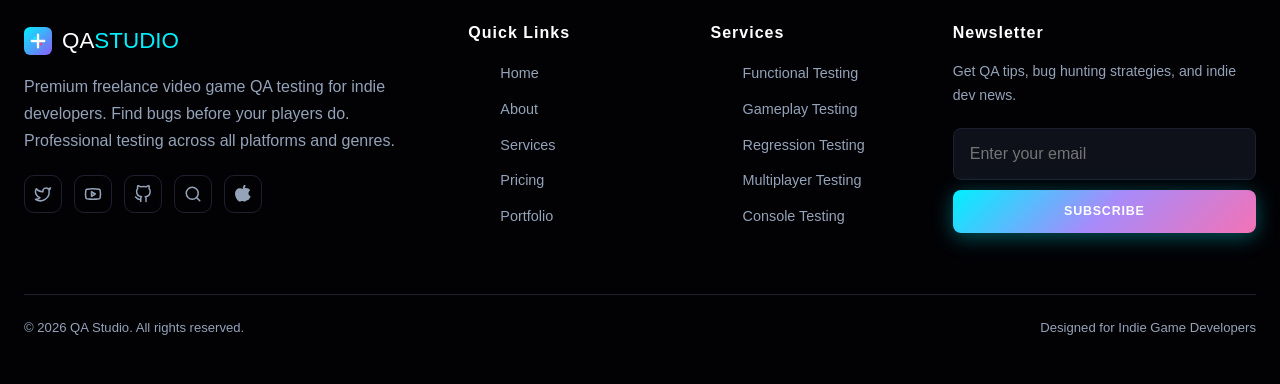
==== commit 78cd805b: "ws" ====
--- a/index.html
+++ b/index.html
@@ -559,11 +559,10 @@
         <p class="footer-desc">Premium freelance video game QA testing for indie developers. Find bugs before your players do. Professional testing across all platforms and genres.</p>
         <div class="footer-socials">
           <a href="https://twitter.com/qastudio" target="_blank" rel="noopener noreferrer" aria-label="Twitter"><svg xmlns="http://www.w3.org/2000/svg" width="18" height="18" viewBox="0 0 24 24" fill="none" stroke="currentColor" stroke-width="2" stroke-linecap="round" stroke-linejoin="round"><path d="M22 4s-.7 2.1-2 3.4c1.6 10-9.4 17.3-18 11.6 2.2.1 4.4-.6 6-2C3 15.5.5 9.6 3 5c2.2 2.6 5.6 4.1 9 4-.9-4.2 4-6.6 7-3.8 1.1 0 3-1.2 3-1.2z"/></svg></a>
-          <a href="https://discord.gg/qastudio" target="_blank" rel="noopener noreferrer" aria-label="Discord"><svg xmlns="http://www.w3.org/2000/svg" width="18" height="18" viewBox="0 0 24 24" fill="none" stroke="currentColor" stroke-width="2" stroke-linecap="round" stroke-linejoin="round"><path d="M18 9a5 5 0 0 0-4-3h-4a5 5 0 0 0-4 3"/><path d="M6 9v8a2 2 0 0 0 2 2h8a2 2 0 0 0 2-2V9"/><path d="M9 18v3"/><path d="M15 18v3"/><circle cx="9" cy="12" r="1"/><circle cx="15" cy="12" r="1"/></svg></a>
           <a href="https://www.youtube.com/@qastudio" target="_blank" rel="noopener noreferrer" aria-label="YouTube"><svg xmlns="http://www.w3.org/2000/svg" width="18" height="18" viewBox="0 0 24 24" fill="none" stroke="currentColor" stroke-width="2" stroke-linecap="round" stroke-linejoin="round"><path d="M2.5 17a24.12 24.12 0 0 1 0-10 2 2 0 0 1 1.4-1.4 49.56 49.56 0 0 1 16.2 0A2 2 0 0 1 21.5 7a24.12 24.12 0 0 1 0 10 2 2 0 0 1-1.4 1.4 49.55 49.55 0 0 1-16.2 0A2 2 0 0 1 2.5 17"/><path d="m10 15 5-3-5-3z"/></svg></a>
           <a href="https://github.com/qastudio" target="_blank" rel="noopener noreferrer" aria-label="GitHub"><svg xmlns="http://www.w3.org/2000/svg" width="18" height="18" viewBox="0 0 24 24" fill="none" stroke="currentColor" stroke-width="2" stroke-linecap="round" stroke-linejoin="round"><path d="M9 19c-5 1.5-5-2.5-7-3m14 6v-3.87a3.37 3.37 0 0 0-.94-2.61c3.14-.35 6.44-1.54 6.44-7A5.44 5.44 0 0 0 20 4.77 5.07 5.07 0 0 0 19.91 1S18.73.65 16 2.48a13.38 13.38 0 0 0-7 0C6.27.65 5.09 1 5.09 1A5.07 5.07 0 0 0 5 4.77a5.44 5.44 0 0 0-1.5 3.78c0 5.42 3.3 6.61 6.44 7A3.37 3.37 0 0 0 9 18.13V22"/></svg></a>
           <a href="https://google.com/search?q=QA+Studio+game+testing" target="_blank" rel="noopener noreferrer" aria-label="Google"><svg xmlns="http://www.w3.org/2000/svg" width="18" height="18" viewBox="0 0 24 24" fill="none" stroke="currentColor" stroke-width="2" stroke-linecap="round" stroke-linejoin="round"><circle cx="11" cy="11" r="8"/><path d="m21 21-4.35-4.35"/></svg></a>
-          <a href="https://apps.apple.com/developer/qastudio" target="_blank" rel="noopener noreferrer" aria-label="Apple"><svg xmlns="http://www.w3.org/2000/svg" width="18" height="18" viewBox="0 0 24 24" fill="none" stroke="currentColor" stroke-width="2" stroke-linecap="round" stroke-linejoin="round"><path d="M12 2L2 7l10 5 10-5-10-5z"/><path d="M2 17l10 5 10-5M2 12l10 5 10-5"/></svg></a>
+          <a href="https://apps.apple.com/developer/qastudio" target="_blank" rel="noopener noreferrer" aria-label="Apple"><svg xmlns="http://www.w3.org/2000/svg" width="18" height="18" viewBox="0 0 24 24" fill="currentColor"><path d="M17.05 20.28c-.98.95-2.05 1.72-3.21 1.72-1.14 0-1.55-.71-2.91-.71-1.37 0-1.83.7-2.91.7-1.12 0-2.31-.83-3.25-1.76-1.92-1.89-3.39-5.34-3.39-8.4 0-4.99 3.25-7.63 6.34-7.63 1.62 0 3.03.85 3.93.85.87 0 2.58-.9 4.39-.9 1.9 0 4.29.98 5.6 3.04-3.52 2.1-2.96 6.3.56 7.76-1.07 2.6-2.6 5.35-4.39 5.35zm-2.88-16.71c.79-.97 1.33-2.31 1.33-3.57 0-.18-.02-.35-.06-.5-.95.04-2.1.64-2.78 1.43-.61.7-.85 1.83-.85 3.03 0 .19.03.37.07.51.13.02.26.03.39.03.88 0 1.9-.47 2.66-.96z"/></svg></a>
         </div>
       </div>
       <div>
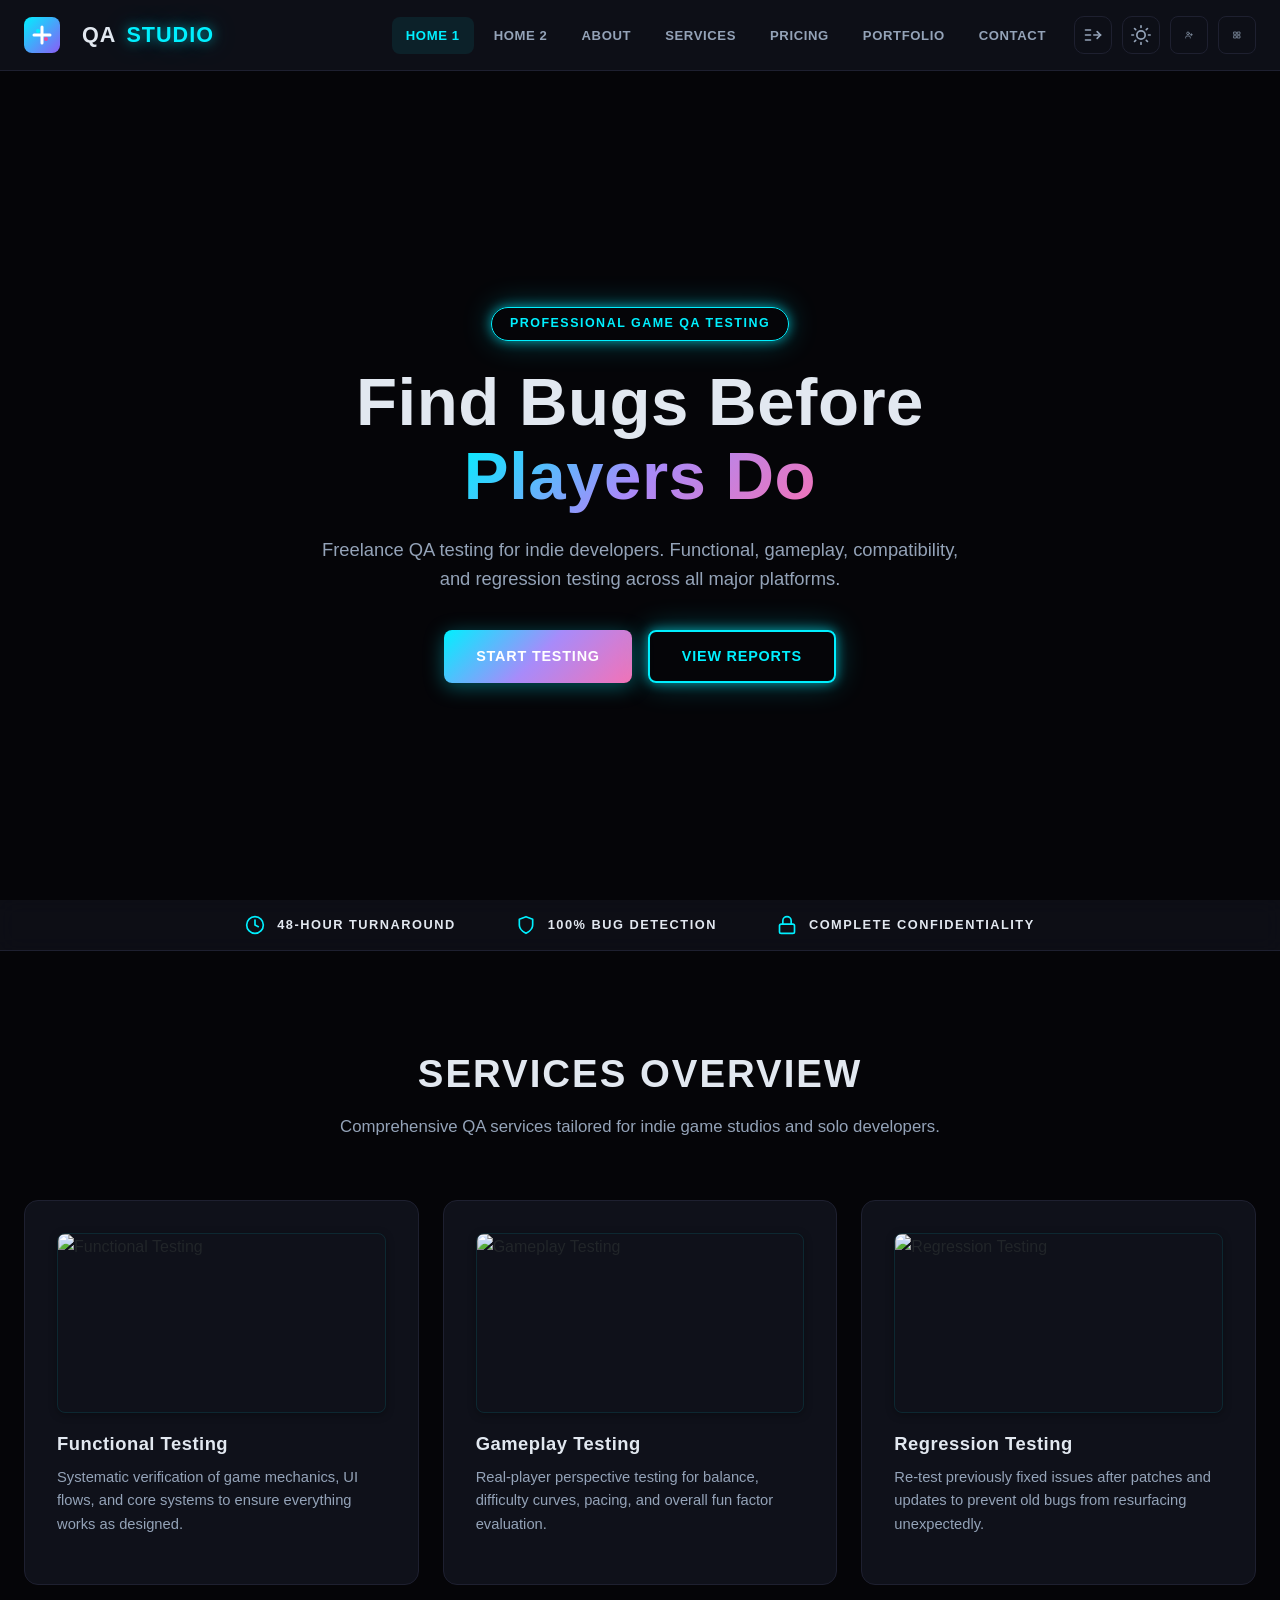
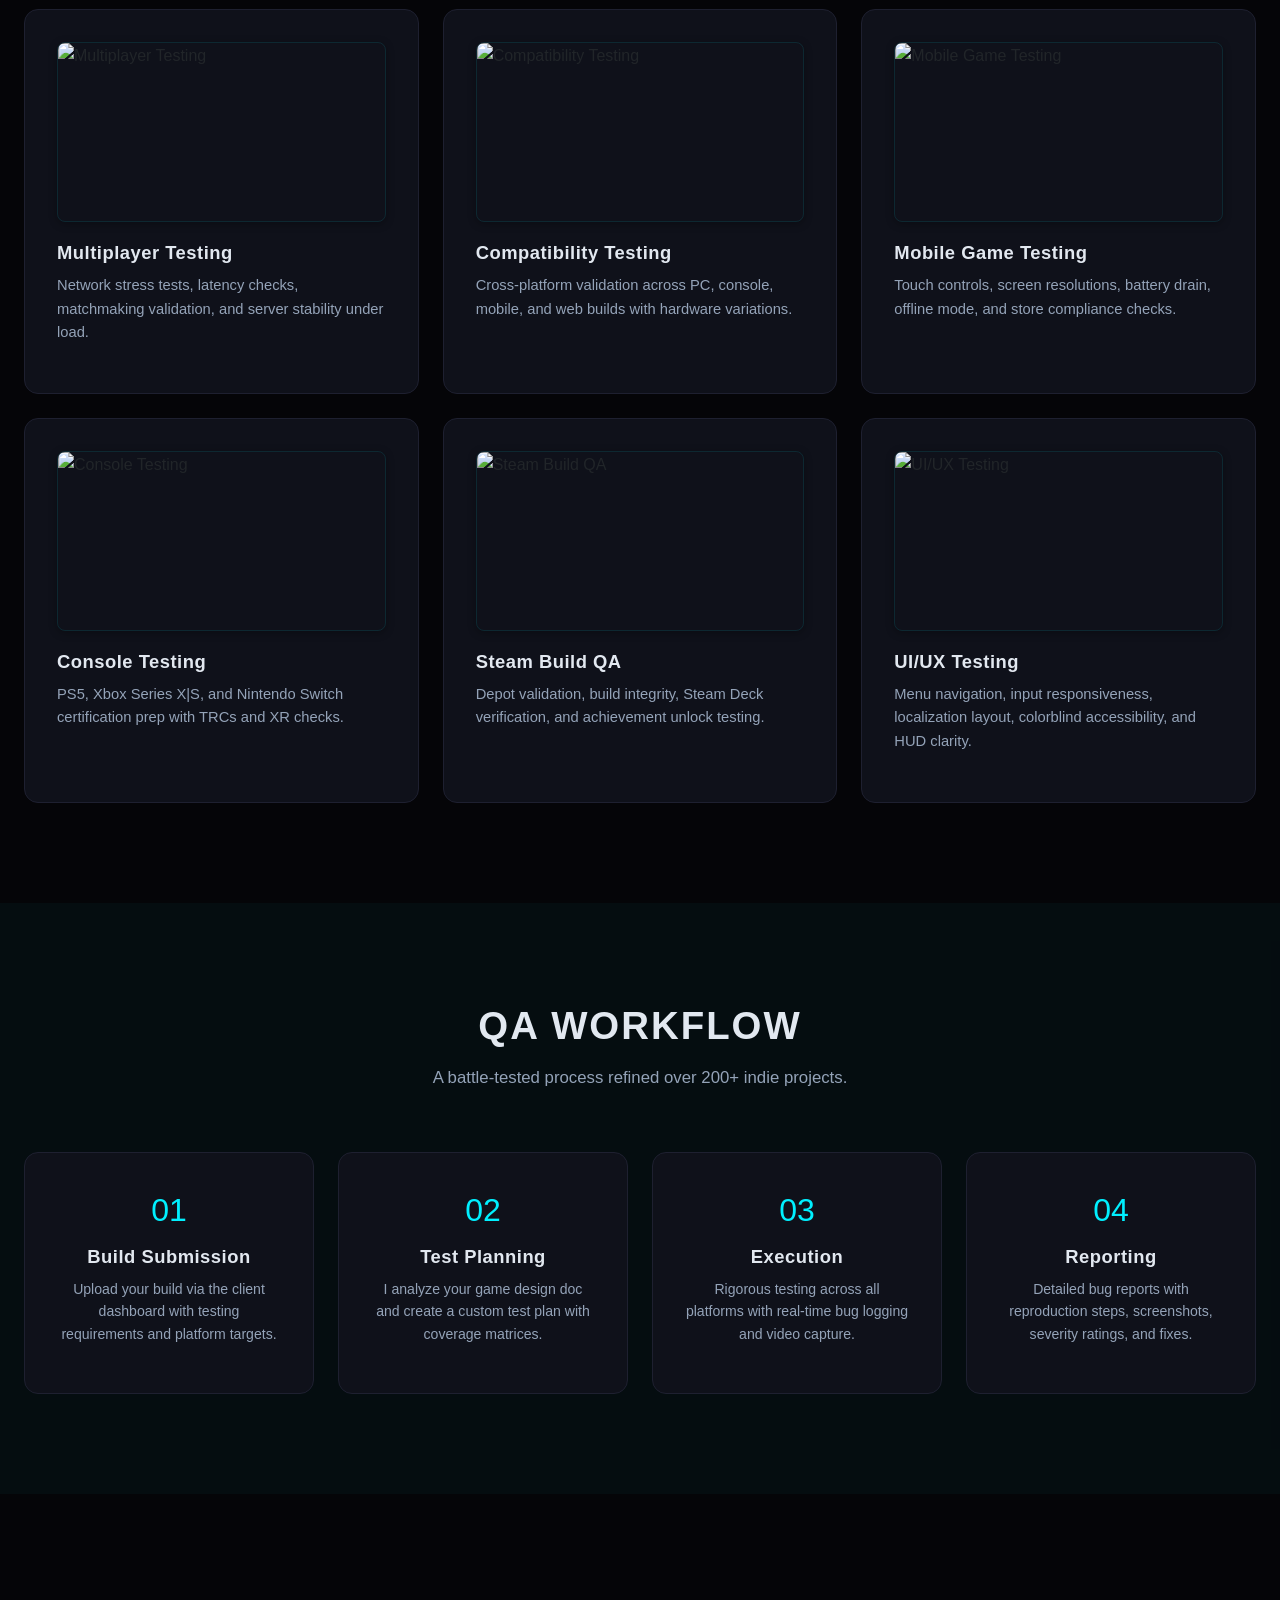
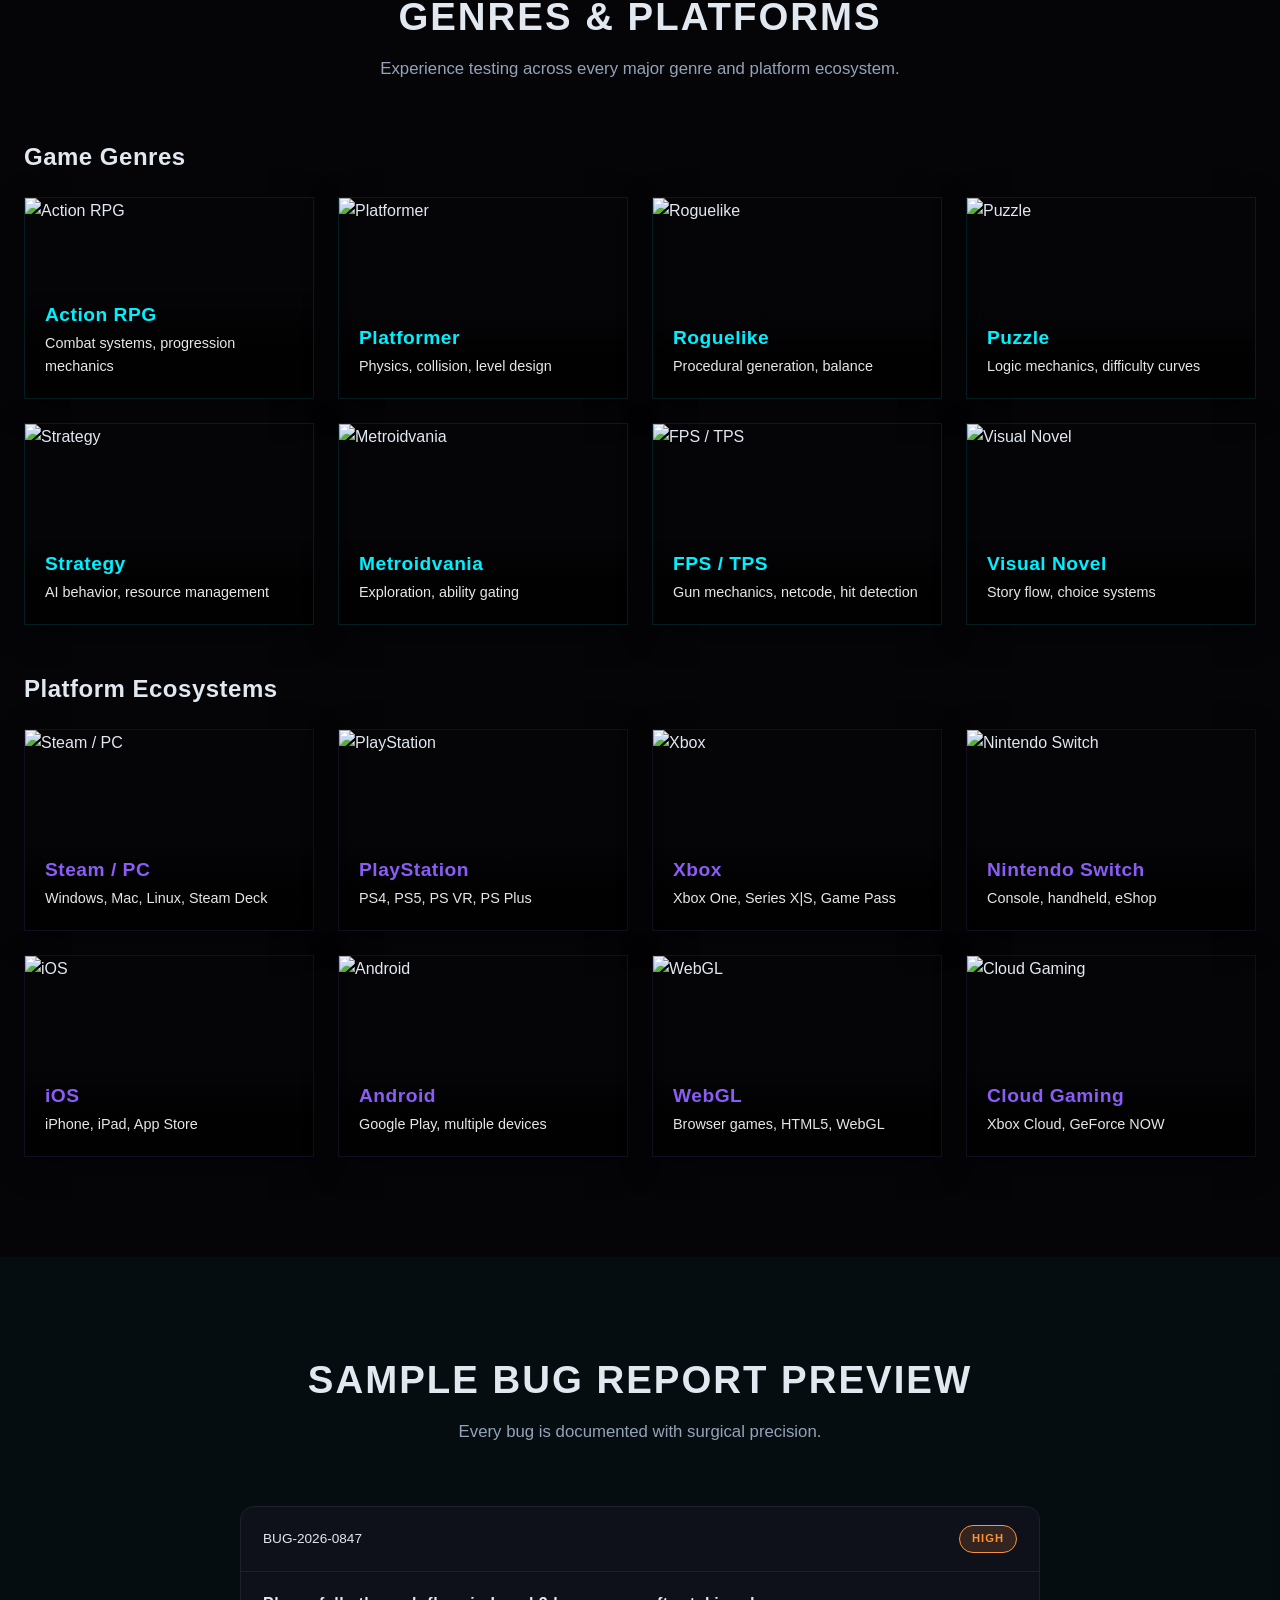
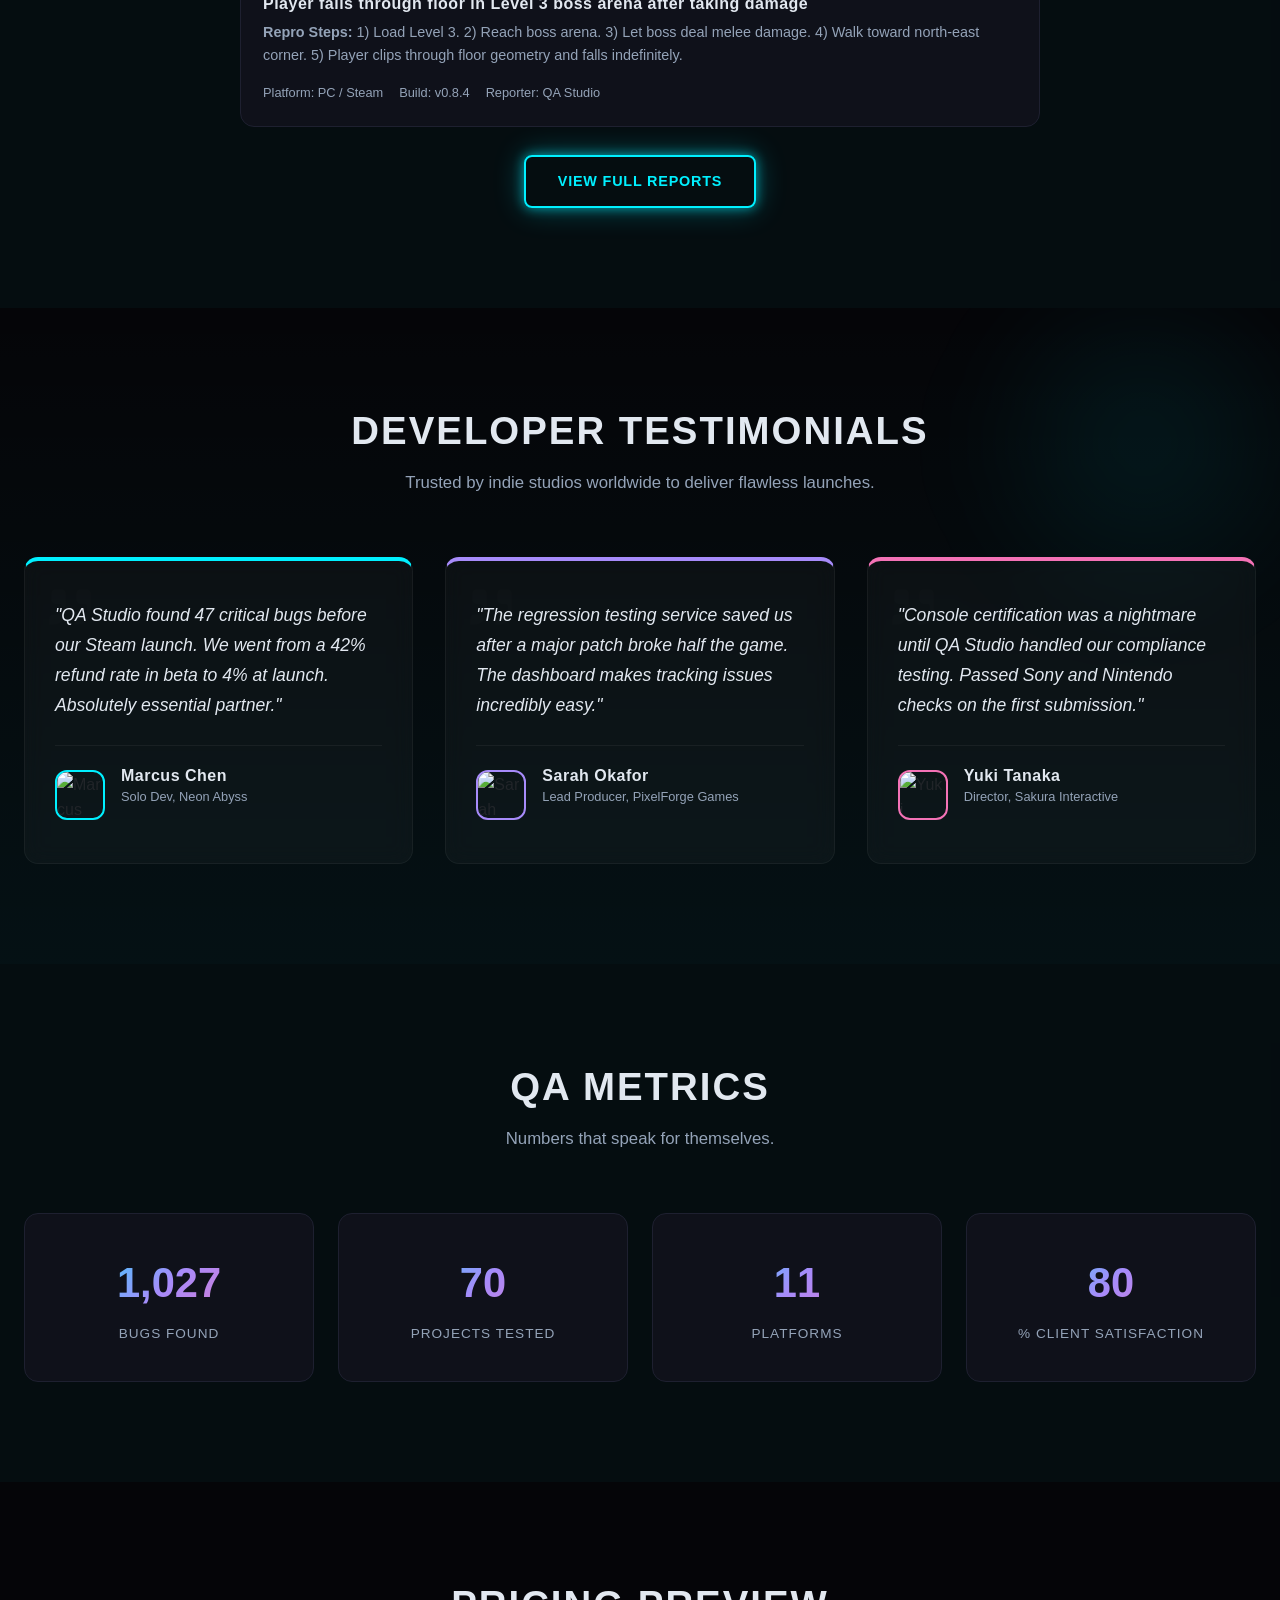
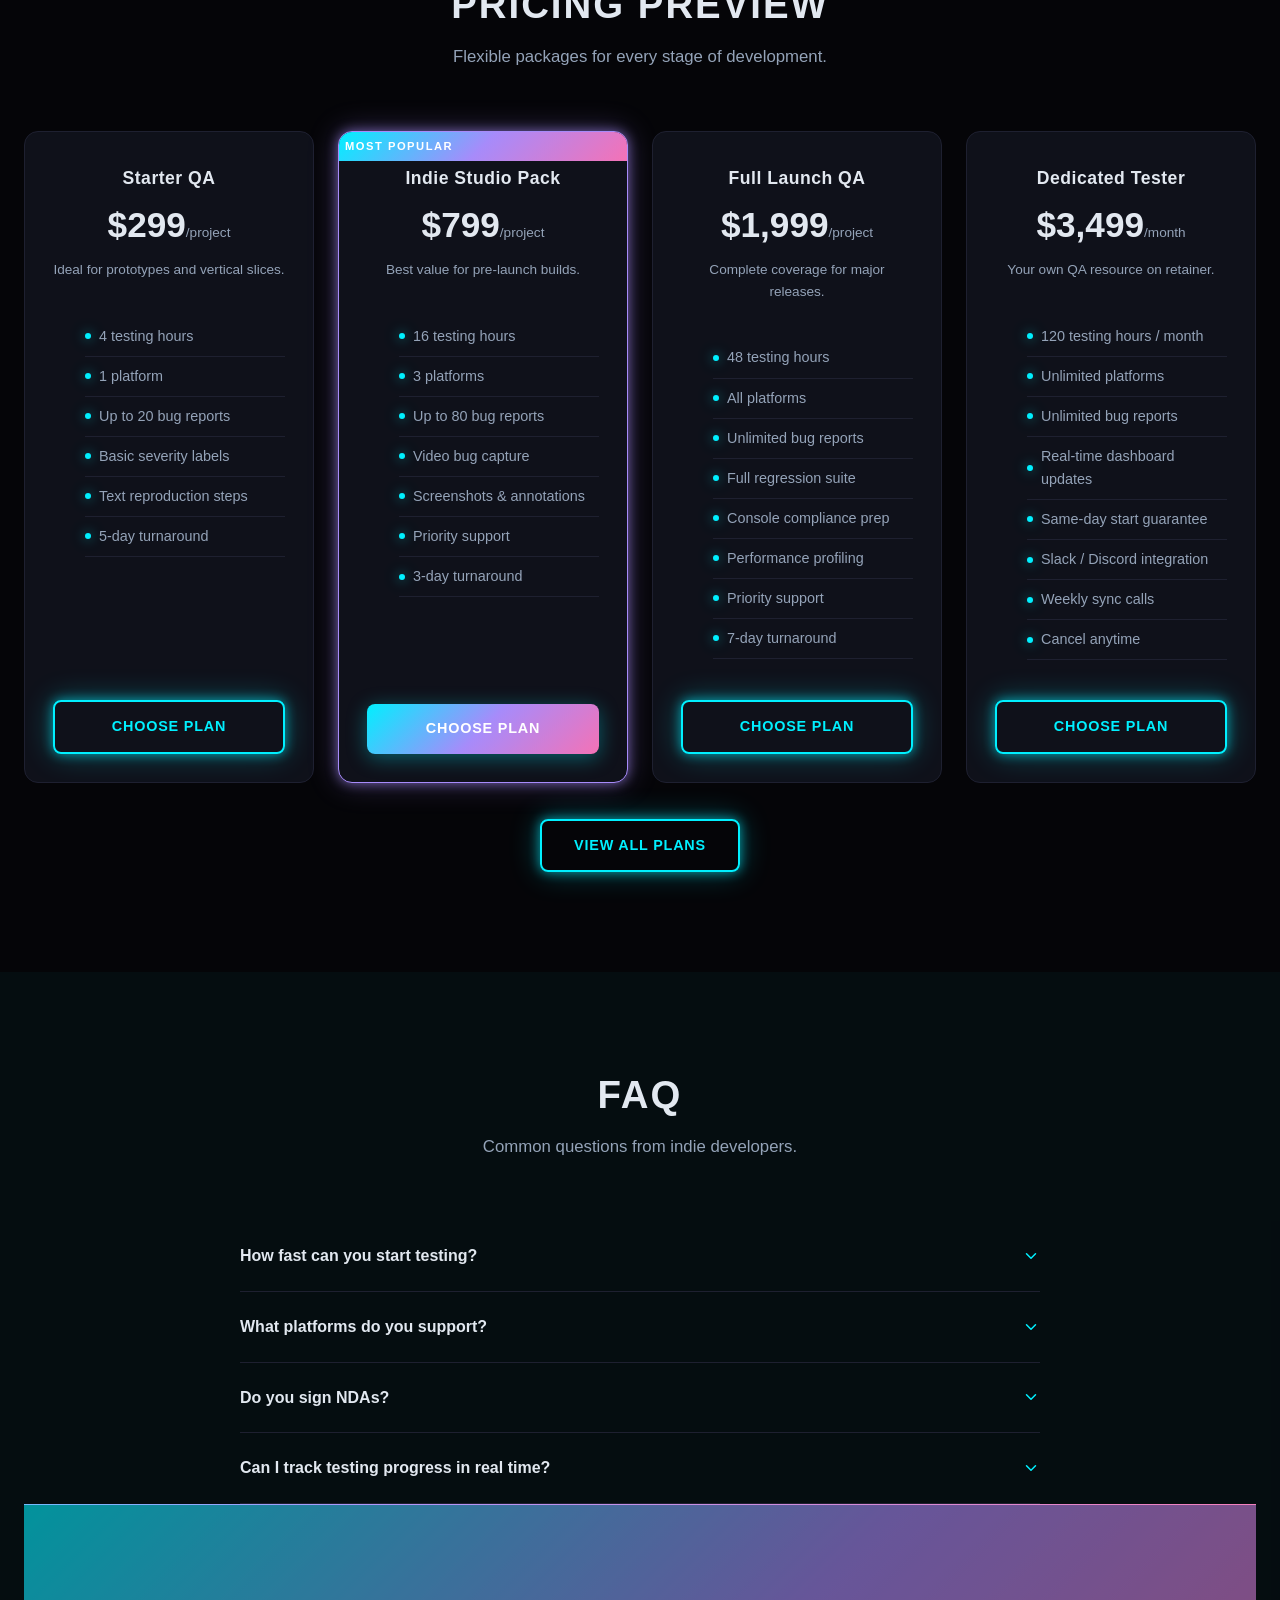
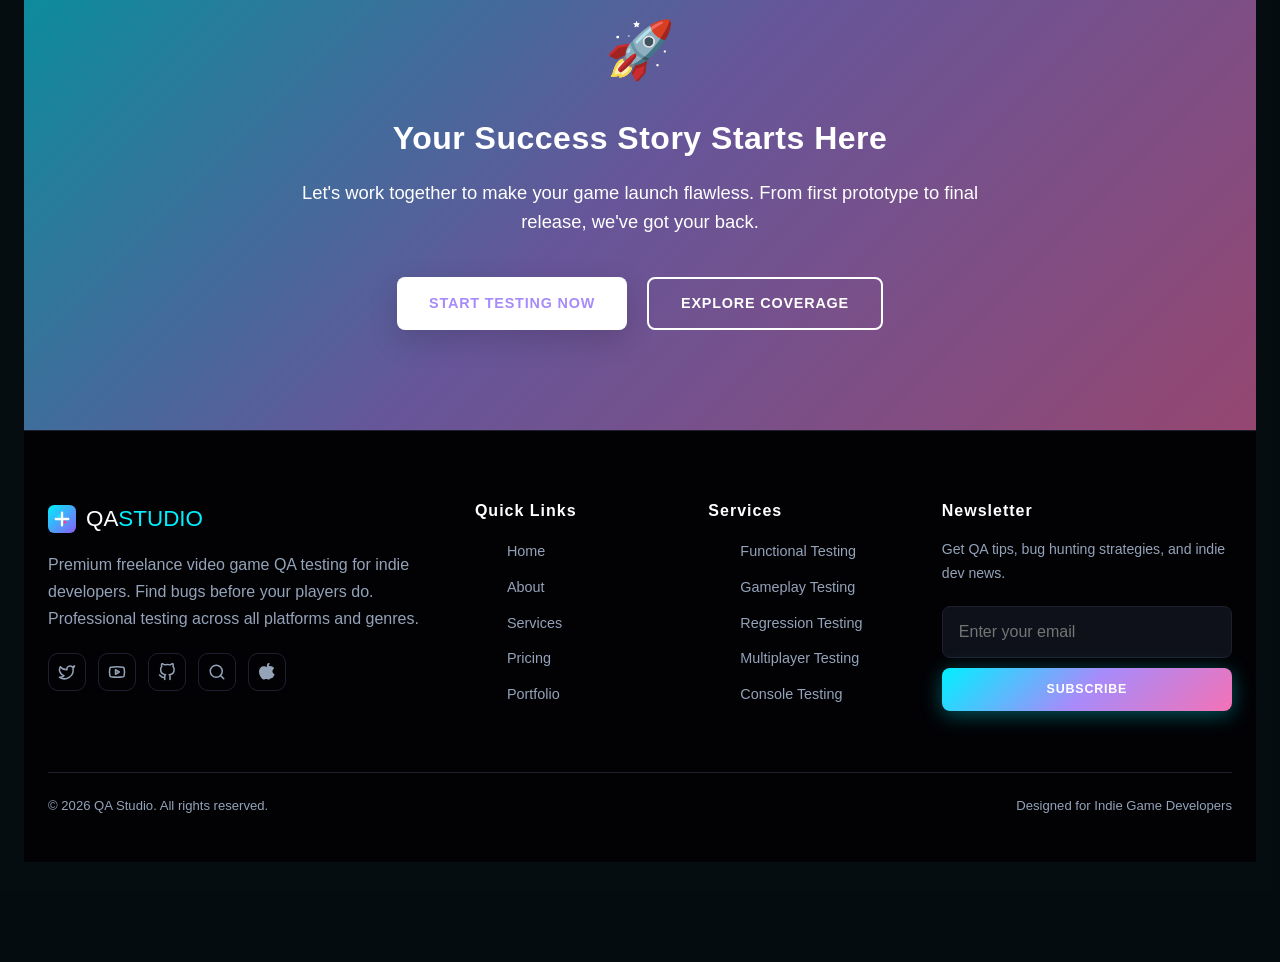
==== commit 177aea7e: "d" ====
--- a/index.html
+++ b/index.html
@@ -1,30 +1,136 @@
 <!DOCTYPE html>
 <html lang="en" data-theme="dark" dir="ltr">
+
 <head>
   <meta charset="UTF-8">
   <meta name="viewport" content="width=device-width, initial-scale=1.0">
   <title>QA Studio — Freelance Video Game QA Testing</title>
-  <link rel="icon" type="image/svg+xml" href="data:image/svg+xml,%3Csvg xmlns='http://www.w3.org/2000/svg' viewBox='0 0 36 36'%3E%3Crect width='36' height='36' rx='8' fill='url(%23bh1)'/%3E%3Cpath d='M10 18h16M18 10v16' stroke='%23fff' stroke-width='3' stroke-linecap='round'/%3E%3Ccircle cx='14' cy='14' r='2' fill='%2300f0ff'/%3E%3Ccircle cx='22' cy='22' r='2' fill='%23ec4899'/%3E%3Cdefs%3E%3ClinearGradient id='bh1' x1='0' y1='0' x2='36' y2='36' gradientUnits='userSpaceOnUse'%3E%3Cstop stop-color='%2300f0ff'/%3E%3Cstop offset='1' stop-color='%238b5cf6'/%3E%3C/linearGradient%3E%3C/defs%3E%3C/svg%3E">
+  <link rel="icon" type="image/svg+xml"
+    href="data:image/svg+xml,%3Csvg xmlns='http://www.w3.org/2000/svg' viewBox='0 0 36 36'%3E%3Crect width='36' height='36' rx='8' fill='url(%23bh1)'/%3E%3Cpath d='M10 18h16M18 10v16' stroke='%23fff' stroke-width='3' stroke-linecap='round'/%3E%3Ccircle cx='14' cy='14' r='2' fill='%2300f0ff'/%3E%3Ccircle cx='22' cy='22' r='2' fill='%23ec4899'/%3E%3Cdefs%3E%3ClinearGradient id='bh1' x1='0' y1='0' x2='36' y2='36' gradientUnits='userSpaceOnUse'%3E%3Cstop stop-color='%2300f0ff'/%3E%3Cstop offset='1' stop-color='%238b5cf6'/%3E%3C/linearGradient%3E%3C/defs%3E%3C/svg%3E">
   <link href="https://cdn.jsdelivr.net/npm/bootstrap@5.3.2/dist/css/bootstrap.min.css" rel="stylesheet">
   <link rel="stylesheet" href="css/main.css">
 </head>
+
 <body>
   <header class="site-header" id="site-header">
-  <div class="header-inner">
-    <a href="index.html" class="brand">
-      <svg class="brand-icon" viewBox="0 0 36 36" fill="none" xmlns="http://www.w3.org/2000/svg">
-        <rect width="36" height="36" rx="8" fill="url(#bh1)"/>
-        <path d="M10 18h16M18 10v16" stroke="#fff" stroke-width="3" stroke-linecap="round"/>
-        <circle cx="14" cy="14" r="2" fill="#00f0ff"/>
-        <circle cx="22" cy="22" r="2" fill="#ec4899"/>
-        <defs><linearGradient id="bh1" x1="0" y1="0" x2="36" y2="36" gradientUnits="userSpaceOnUse">
-          <stop stop-color="#00f0ff"/><stop offset="1" stop-color="#8b5cf6"/>
-        </linearGradient></defs>
-      </svg>
-      QA<span>STUDIO</span>
-    </a>
-
-    <nav class="desktop-nav">
+    <div class="header-inner">
+      <a href="index.html" class="brand">
+        <svg class="brand-icon" viewBox="0 0 36 36" fill="none" xmlns="http://www.w3.org/2000/svg">
+          <rect width="36" height="36" rx="8" fill="url(#bh1)" />
+          <path d="M10 18h16M18 10v16" stroke="#fff" stroke-width="3" stroke-linecap="round" />
+          <circle cx="14" cy="14" r="2" fill="#00f0ff" />
+          <circle cx="22" cy="22" r="2" fill="#ec4899" />
+          <defs>
+            <linearGradient id="bh1" x1="0" y1="0" x2="36" y2="36" gradientUnits="userSpaceOnUse">
+              <stop stop-color="#00f0ff" />
+              <stop offset="1" stop-color="#8b5cf6" />
+            </linearGradient>
+          </defs>
+        </svg>
+        QA<span>STUDIO</span>
+      </a>
+
+      <nav class="desktop-nav">
+        <a href="index.html">Home 1</a>
+        <a href="home-2.html">Home 2</a>
+        <a href="about.html">About</a>
+        <a href="services.html">Services</a>
+        <a href="pricing.html">Pricing</a>
+        <a href="portfolio.html">Portfolio</a>
+        <a href="contact.html">Contact</a>
+        <div class="nav-cta-group">
+          <button class="icon-btn" id="rtl-toggle" title="Toggle RTL" aria-label="Toggle RTL">
+            <svg xmlns="http://www.w3.org/2000/svg" width="20" height="20" viewBox="0 0 24 24" fill="none"
+              stroke="currentColor" stroke-width="2" stroke-linecap="round" stroke-linejoin="round">
+              <path d="M21 12h-8" />
+              <path d="M21 12l-4-4" />
+              <path d="M21 12l-4 4" />
+              <path d="M3 6h6" />
+              <path d="M3 12h6" />
+              <path d="M3 18h6" />
+            </svg>
+          </button>
+          <button class="icon-btn" id="theme-toggle" title="Toggle Theme" aria-label="Toggle Theme">
+            <svg xmlns="http://www.w3.org/2000/svg" width="20" height="20" viewBox="0 0 24 24" fill="none"
+              stroke="currentColor" stroke-width="2" stroke-linecap="round" stroke-linejoin="round">
+              <circle cx="12" cy="12" r="5" />
+              <path
+                d="M12 1v2M12 21v2M4.22 4.22l1.42 1.42M18.36 18.36l1.42 1.42M1 12h2M21 12h2M4.22 19.78l1.42-1.42M18.36 5.64l1.42-1.42" />
+            </svg>
+          </button>
+
+          <a href="register.html" class="icon-btn" title="Register" aria-label="Register">
+            <svg xmlns="http://www.w3.org/2000/svg" width="20" height="20" viewBox="0 0 24 24" fill="none"
+              stroke="currentColor" stroke-width="2" stroke-linecap="round" stroke-linejoin="round">
+              <path d="M16 21v-2a4 4 0 0 0-4-4H6a4 4 0 0 0-4 4v2" />
+              <circle cx="9" cy="7" r="4" />
+              <line x1="19" y1="8" x2="19" y2="14" />
+              <line x1="22" y1="11" x2="16" y2="11" />
+            </svg>
+          </a>
+          <a href="dashboard.html" class="icon-btn" title="Dashboard" aria-label="Dashboard">
+            <svg xmlns="http://www.w3.org/2000/svg" width="18" height="18" viewBox="0 0 24 24" fill="none"
+              stroke="currentColor" stroke-width="2" stroke-linecap="round" stroke-linejoin="round">
+              <rect x="3" y="3" width="7" height="7" />
+              <rect x="14" y="3" width="7" height="7" />
+              <rect x="14" y="14" width="7" height="7" />
+              <rect x="3" y="14" width="7" height="7" />
+            </svg>
+          </a>
+        </div>
+      </nav>
+
+      <div class="hamburger" id="hamburger" aria-label="Menu">
+        <span></span><span></span><span></span>
+      </div>
+    </div>
+  </header>
+
+  <div class="mobile-drawer-overlay" id="mobile-overlay"></div>
+  <aside class="mobile-drawer" id="mobile-drawer">
+    <div class="mobile-icons">
+      <button class="icon-btn" id="rtl-toggle-m" title="Toggle RTL"><svg xmlns="http://www.w3.org/2000/svg" width="20"
+          height="20" viewBox="0 0 24 24" fill="none" stroke="currentColor" stroke-width="2" stroke-linecap="round"
+          stroke-linejoin="round">
+          <path d="M21 12h-8" />
+          <path d="M21 12l-4-4" />
+          <path d="M21 12l-4 4" />
+          <path d="M3 6h6" />
+          <path d="M3 12h6" />
+          <path d="M3 18h6" />
+        </svg></button>
+      <button class="icon-btn" id="theme-toggle-m" title="Toggle Theme"><svg xmlns="http://www.w3.org/2000/svg"
+          width="20" height="20" viewBox="0 0 24 24" fill="none" stroke="currentColor" stroke-width="2"
+          stroke-linecap="round" stroke-linejoin="round">
+          <circle cx="12" cy="12" r="5" />
+          <path
+            d="M12 1v2M12 21v2M4.22 4.22l1.42 1.42M18.36 18.36l1.42 1.42M1 12h2M21 12h2M4.22 19.78l1.42-1.42M18.36 5.64l1.42-1.42" />
+        </svg></button>
+      <a href="login.html" class="icon-btn" title="Login"><svg xmlns="http://www.w3.org/2000/svg" width="20" height="20"
+          viewBox="0 0 24 24" fill="none" stroke="currentColor" stroke-width="2" stroke-linecap="round"
+          stroke-linejoin="round">
+          <path d="M15 3h4a2 2 0 0 1 2 2v14a2 2 0 0 1-2 2h-4" />
+          <polyline points="10 17 15 12 10 7" />
+          <line x1="15" y1="12" x2="3" y2="12" />
+        </svg></a>
+      <a href="register.html" class="icon-btn" title="Register"><svg xmlns="http://www.w3.org/2000/svg" width="20"
+          height="20" viewBox="0 0 24 24" fill="none" stroke="currentColor" stroke-width="2" stroke-linecap="round"
+          stroke-linejoin="round">
+          <path d="M16 21v-2a4 4 0 0 0-4-4H6a4 4 0 0 0-4 4v2" />
+          <circle cx="9" cy="7" r="4" />
+          <line x1="19" y1="8" x2="19" y2="14" />
+          <line x1="22" y1="11" x2="16" y2="11" />
+        </svg></a>
+      <a href="dashboard.html" class="icon-btn" title="Dashboard"><svg xmlns="http://www.w3.org/2000/svg" width="20"
+          height="20" viewBox="0 0 24 24" fill="none" stroke="currentColor" stroke-width="2" stroke-linecap="round"
+          stroke-linejoin="round">
+          <rect x="3" y="3" width="7" height="7" />
+          <rect x="14" y="3" width="7" height="7" />
+          <rect x="14" y="14" width="7" height="7" />
+          <rect x="3" y="14" width="7" height="7" />
+        </svg></a>
+    </div>
+    <nav class="mobile-nav">
       <a href="index.html">Home 1</a>
       <a href="home-2.html">Home 2</a>
       <a href="about.html">About</a>
@@ -32,112 +138,108 @@
       <a href="pricing.html">Pricing</a>
       <a href="portfolio.html">Portfolio</a>
       <a href="contact.html">Contact</a>
-      <div class="nav-cta-group">
-        <button class="icon-btn" id="rtl-toggle" title="Toggle RTL" aria-label="Toggle RTL">
-          <svg xmlns="http://www.w3.org/2000/svg" width="20" height="20" viewBox="0 0 24 24" fill="none" stroke="currentColor" stroke-width="2" stroke-linecap="round" stroke-linejoin="round"><path d="M21 12h-8"/><path d="M21 12l-4-4"/><path d="M21 12l-4 4"/><path d="M3 6h6"/><path d="M3 12h6"/><path d="M3 18h6"/></svg>
-        </button>
-        <button class="icon-btn" id="theme-toggle" title="Toggle Theme" aria-label="Toggle Theme">
-          <svg xmlns="http://www.w3.org/2000/svg" width="20" height="20" viewBox="0 0 24 24" fill="none" stroke="currentColor" stroke-width="2" stroke-linecap="round" stroke-linejoin="round"><circle cx="12" cy="12" r="5"/><path d="M12 1v2M12 21v2M4.22 4.22l1.42 1.42M18.36 18.36l1.42 1.42M1 12h2M21 12h2M4.22 19.78l1.42-1.42M18.36 5.64l1.42-1.42"/></svg>
-        </button>
-        <a href="register.html" class="icon-btn" title="Register" aria-label="Register">
-          <svg xmlns="http://www.w3.org/2000/svg" width="20" height="20" viewBox="0 0 24 24" fill="none" stroke="currentColor" stroke-width="2" stroke-linecap="round" stroke-linejoin="round"><path d="M16 21v-2a4 4 0 0 0-4-4H6a4 4 0 0 0-4 4v2"/><circle cx="9" cy="7" r="4"/><line x1="19" y1="8" x2="19" y2="14"/><line x1="22" y1="11" x2="16" y2="11"/></svg>
-        </a>
-        <a href="dashboard.html" class="icon-btn" title="Dashboard" aria-label="Dashboard">
-          <svg xmlns="http://www.w3.org/2000/svg" width="20" height="20" viewBox="0 0 24 24" fill="none" stroke="currentColor" stroke-width="2" stroke-linecap="round" stroke-linejoin="round"><rect x="3" y="3" width="7" height="7"/><rect x="14" y="3" width="7" height="7"/><rect x="14" y="14" width="7" height="7"/><rect x="3" y="14" width="7" height="7"/></svg>
-        </a>
-      </div>
+      <a href="contact.html" class="btn btn-primary" style="font-size:0.8rem;padding:12px;">Get Quote</a>
+      <a href="dashboard.html">Dashboard</a>
     </nav>
-
-    <div class="hamburger" id="hamburger" aria-label="Menu">
-      <span></span><span></span><span></span>
-    </div>
-  </div>
-</header>
-
-<div class="mobile-drawer-overlay" id="mobile-overlay"></div>
-<aside class="mobile-drawer" id="mobile-drawer">
-  <div class="mobile-icons">
-    <button class="icon-btn" id="rtl-toggle-m" title="Toggle RTL"><svg xmlns="http://www.w3.org/2000/svg" width="20" height="20" viewBox="0 0 24 24" fill="none" stroke="currentColor" stroke-width="2" stroke-linecap="round" stroke-linejoin="round"><path d="M21 12h-8"/><path d="M21 12l-4-4"/><path d="M21 12l-4 4"/><path d="M3 6h6"/><path d="M3 12h6"/><path d="M3 18h6"/></svg></button>
-    <button class="icon-btn" id="theme-toggle-m" title="Toggle Theme"><svg xmlns="http://www.w3.org/2000/svg" width="20" height="20" viewBox="0 0 24 24" fill="none" stroke="currentColor" stroke-width="2" stroke-linecap="round" stroke-linejoin="round"><circle cx="12" cy="12" r="5"/><path d="M12 1v2M12 21v2M4.22 4.22l1.42 1.42M18.36 18.36l1.42 1.42M1 12h2M21 12h2M4.22 19.78l1.42-1.42M18.36 5.64l1.42-1.42"/></svg></button>
-    <a href="register.html" class="icon-btn" title="Register"><svg xmlns="http://www.w3.org/2000/svg" width="20" height="20" viewBox="0 0 24 24" fill="none" stroke="currentColor" stroke-width="2" stroke-linecap="round" stroke-linejoin="round"><path d="M16 21v-2a4 4 0 0 0-4-4H6a4 4 0 0 0-4 4v2"/><circle cx="9" cy="7" r="4"/><line x1="19" y1="8" x2="19" y2="14"/><line x1="22" y1="11" x2="16" y2="11"/></svg></a>
-    <a href="dashboard.html" class="icon-btn" title="Dashboard"><svg xmlns="http://www.w3.org/2000/svg" width="20" height="20" viewBox="0 0 24 24" fill="none" stroke="currentColor" stroke-width="2" stroke-linecap="round" stroke-linejoin="round"><rect x="3" y="3" width="7" height="7"/><rect x="14" y="3" width="7" height="7"/><rect x="14" y="14" width="7" height="7"/><rect x="3" y="14" width="7" height="7"/></svg></a>
-  </div>
-  <nav class="mobile-nav">
-    <a href="index.html">Home 1</a>
-    <a href="home-2.html">Home 2</a>
-    <a href="about.html">About</a>
-    <a href="services.html">Services</a>
-    <a href="pricing.html">Pricing</a>
-    <a href="portfolio.html">Portfolio</a>
-    <a href="contact.html">Contact</a>
-    <a href="contact.html" class="btn btn-primary" style="font-size:0.8rem;padding:12px;">Get Quote</a>
-    <a href="dashboard.html">Dashboard</a>
-  </nav>
-</aside>
+  </aside>
 
   <!-- HERO -->
   <section class="hero">
-    <div class="hero-bg" style="background-image:url('https://images.unsplash.com/photo-1542751371-adc38448a05e?auto=format&fit=crop&w=1920&q=80');"></div>
+    <div class="hero-bg"
+      style="background-image:url('https://images.unsplash.com/photo-1511512578047-dfb367046420?auto=format&fit=crop&w=1920&q=80');">
+    </div>
     <div class="hero-overlay"></div>
     <div class="hero-content">
       <div class="hero-label">Professional Game QA Testing</div>
       <h1>Find Bugs Before<br><span class="text-gradient">Players Do</span></h1>
-      <p>Freelance QA testing for indie developers. Functional, gameplay, compatibility, and regression testing across all major platforms.</p>
+      <p>Freelance QA testing for indie developers. Functional, gameplay, compatibility, and regression testing across
+        all major platforms.</p>
       <div class="hero-buttons">
         <a href="contact.html" class="btn btn-primary">Start Testing</a>
         <a href="portfolio.html" class="btn btn-secondary">View Reports</a>
       </div>
     </div>
   </section>
+
+  <!-- Trust Bar -->
+  <div class="trust-bar">
+    <div class="trust-bar-inner">
+      <div class="trust-item">
+        <svg xmlns="http://www.w3.org/2000/svg" width="20" height="20" viewBox="0 0 24 24" fill="none" stroke="currentColor" stroke-width="2" stroke-linecap="round" stroke-linejoin="round"><circle cx="12" cy="12" r="10"/><polyline points="12 6 12 12 16 14"/></svg>
+        <span>48-Hour Turnaround</span>
+      </div>
+      <div class="trust-item">
+        <svg xmlns="http://www.w3.org/2000/svg" width="20" height="20" viewBox="0 0 24 24" fill="none" stroke="currentColor" stroke-width="2" stroke-linecap="round" stroke-linejoin="round"><path d="M12 22s8-4 8-10V5l-8-3-8 3v7c0 6 8 10 8 10z"/></svg>
+        <span>100% Bug Detection</span>
+      </div>
+      <div class="trust-item">
+        <svg xmlns="http://www.w3.org/2000/svg" width="20" height="20" viewBox="0 0 24 24" fill="none" stroke="currentColor" stroke-width="2" stroke-linecap="round" stroke-linejoin="round"><rect x="3" y="11" width="18" height="11" rx="2" ry="2"/><path d="M7 11V7a5 5 0 0 1 10 0v4"/></svg>
+        <span>Complete Confidentiality</span>
+      </div>
+    </div>
+  </div>
 
   <!-- SERVICES OVERVIEW -->
   <section class="section">
     <div class="section-inner">
       <h2 class="section-title reveal">Services Overview</h2>
-      <p class="section-subtitle reveal">Comprehensive QA services tailored for indie game studios and solo developers.</p>
+      <p class="section-subtitle reveal">Comprehensive QA services tailored for indie game studios and solo developers.
+      </p>
       <div class="card-grid" style="grid-template-columns:repeat(auto-fit,minmax(350px,1fr));">
         <div class="card reveal">
-          <img src="https://images.unsplash.com/photo-1555066931-4365d14bab8c?auto=format&fit=crop&w=800&q=80" alt="Functional Testing" class="card-image">
+          <img src="https://images.unsplash.com/photo-1555066931-4365d14bab8c?auto=format&fit=crop&w=800&q=80"
+            alt="Functional Testing" class="card-image">
           <h3>Functional Testing</h3>
-          <p>Systematic verification of game mechanics, UI flows, and core systems to ensure everything works as designed.</p>
+          <p>Systematic verification of game mechanics, UI flows, and core systems to ensure everything works as
+            designed.</p>
         </div>
         <div class="card reveal">
-          <img src="https://images.unsplash.com/photo-1542751371-adc38448a05e?auto=format&fit=crop&w=800&q=80" alt="Gameplay Testing" class="card-image">
+          <img src="https://images.unsplash.com/photo-1542751371-adc38448a05e?auto=format&fit=crop&w=800&q=80"
+            alt="Gameplay Testing" class="card-image">
           <h3>Gameplay Testing</h3>
-          <p>Real-player perspective testing for balance, difficulty curves, pacing, and overall fun factor evaluation.</p>
+          <p>Real-player perspective testing for balance, difficulty curves, pacing, and overall fun factor evaluation.
+          </p>
         </div>
         <div class="card reveal">
-          <img src="https://images.unsplash.com/photo-1551288049-bebda4e38f71?auto=format&fit=crop&w=800&q=80" alt="Regression Testing" class="card-image">
+          <img src="https://images.unsplash.com/photo-1551288049-bebda4e38f71?auto=format&fit=crop&w=800&q=80"
+            alt="Regression Testing" class="card-image">
           <h3>Regression Testing</h3>
-          <p>Re-test previously fixed issues after patches and updates to prevent old bugs from resurfacing unexpectedly.</p>
+          <p>Re-test previously fixed issues after patches and updates to prevent old bugs from resurfacing
+            unexpectedly.</p>
         </div>
         <div class="card reveal">
-          <img src="https://images.unsplash.com/photo-1511512578047-dfb367046420?auto=format&fit=crop&w=800&q=80" alt="Multiplayer Testing" class="card-image">
+          <img src="https://images.unsplash.com/photo-1511512578047-dfb367046420?auto=format&fit=crop&w=800&q=80"
+            alt="Multiplayer Testing" class="card-image">
           <h3>Multiplayer Testing</h3>
           <p>Network stress tests, latency checks, matchmaking validation, and server stability under load.</p>
         </div>
         <div class="card reveal">
-          <img src="https://images.unsplash.com/photo-1517694712202-14dd9538aa97?auto=format&fit=crop&w=800&q=80" alt="Compatibility Testing" class="card-image">
+          <img src="https://images.unsplash.com/photo-1517694712202-14dd9538aa97?auto=format&fit=crop&w=800&q=80"
+            alt="Compatibility Testing" class="card-image">
           <h3>Compatibility Testing</h3>
           <p>Cross-platform validation across PC, console, mobile, and web builds with hardware variations.</p>
         </div>
         <div class="card reveal">
-          <img src="https://images.unsplash.com/photo-1551650975-87deedd944c3?auto=format&fit=crop&w=800&q=80" alt="Mobile Game Testing" class="card-image">
+          <img src="https://images.unsplash.com/photo-1551650975-87deedd944c3?auto=format&fit=crop&w=800&q=80"
+            alt="Mobile Game Testing" class="card-image">
           <h3>Mobile Game Testing</h3>
           <p>Touch controls, screen resolutions, battery drain, offline mode, and store compliance checks.</p>
         </div>
         <div class="card reveal">
-          <img src="https://images.unsplash.com/photo-1581091226825-a6a2a5aee158?auto=format&fit=crop&w=800&q=80" alt="Console Testing" class="card-image">
+          <img src="https://images.unsplash.com/photo-1581091226825-a6a2a5aee158?auto=format&fit=crop&w=800&q=80"
+            alt="Console Testing" class="card-image">
           <h3>Console Testing</h3>
           <p>PS5, Xbox Series X|S, and Nintendo Switch certification prep with TRCs and XR checks.</p>
         </div>
         <div class="card reveal">
-          <img src="https://images.unsplash.com/photo-1612287230202-1ff1d85d1bdf?auto=format&fit=crop&w=800&q=80" alt="Steam Build QA" class="card-image">
+          <img src="https://images.unsplash.com/photo-1612287230202-1ff1d85d1bdf?auto=format&fit=crop&w=800&q=80"
+            alt="Steam Build QA" class="card-image">
           <h3>Steam Build QA</h3>
           <p>Depot validation, build integrity, Steam Deck verification, and achievement unlock testing.</p>
         </div>
         <div class="card reveal">
-          <img src="https://images.unsplash.com/photo-1581291518633-83b4ebd1d83e?auto=format&fit=crop&w=800&q=80" alt="UI/UX Testing" class="card-image">
+          <img src="https://images.unsplash.com/photo-1581291518633-83b4ebd1d83e?auto=format&fit=crop&w=800&q=80"
+            alt="UI/UX Testing" class="card-image">
           <h3>UI/UX Testing</h3>
           <p>Menu navigation, input responsiveness, localization layout, colorblind accessibility, and HUD clarity.</p>
         </div>
@@ -152,24 +254,32 @@
       <p class="section-subtitle reveal">A battle-tested process refined over 200+ indie projects.</p>
       <div style="display:grid;grid-template-columns:repeat(auto-fit,minmax(220px,1fr));gap:24px;">
         <div class="card reveal" style="text-align:center;">
-          <div style="font-family:var(--font-heading);font-size:2rem;color:var(--accent-cyan);margin-bottom:10px;">01</div>
+          <div style="font-family:var(--font-heading);font-size:2rem;color:var(--accent-cyan);margin-bottom:10px;">01
+          </div>
           <h3>Build Submission</h3>
-          <p style="font-size:0.88rem;">Upload your build via the client dashboard with testing requirements and platform targets.</p>
+          <p style="font-size:0.88rem;">Upload your build via the client dashboard with testing requirements and
+            platform targets.</p>
         </div>
         <div class="card reveal" style="text-align:center;">
-          <div style="font-family:var(--font-heading);font-size:2rem;color:var(--accent-cyan);margin-bottom:10px;">02</div>
+          <div style="font-family:var(--font-heading);font-size:2rem;color:var(--accent-cyan);margin-bottom:10px;">02
+          </div>
           <h3>Test Planning</h3>
-          <p style="font-size:0.88rem;">I analyze your game design doc and create a custom test plan with coverage matrices.</p>
+          <p style="font-size:0.88rem;">I analyze your game design doc and create a custom test plan with coverage
+            matrices.</p>
         </div>
         <div class="card reveal" style="text-align:center;">
-          <div style="font-family:var(--font-heading);font-size:2rem;color:var(--accent-cyan);margin-bottom:10px;">03</div>
+          <div style="font-family:var(--font-heading);font-size:2rem;color:var(--accent-cyan);margin-bottom:10px;">03
+          </div>
           <h3>Execution</h3>
-          <p style="font-size:0.88rem;">Rigorous testing across all platforms with real-time bug logging and video capture.</p>
+          <p style="font-size:0.88rem;">Rigorous testing across all platforms with real-time bug logging and video
+            capture.</p>
         </div>
         <div class="card reveal" style="text-align:center;">
-          <div style="font-family:var(--font-heading);font-size:2rem;color:var(--accent-cyan);margin-bottom:10px;">04</div>
+          <div style="font-family:var(--font-heading);font-size:2rem;color:var(--accent-cyan);margin-bottom:10px;">04
+          </div>
           <h3>Reporting</h3>
-          <p style="font-size:0.88rem;">Detailed bug reports with reproduction steps, screenshots, severity ratings, and fixes.</p>
+          <p style="font-size:0.88rem;">Detailed bug reports with reproduction steps, screenshots, severity ratings, and
+            fixes.</p>
         </div>
       </div>
     </div>
@@ -180,62 +290,70 @@
     <div class="section-inner">
       <h2 class="section-title reveal">Genres &amp; Platforms</h2>
       <p class="section-subtitle reveal">Experience testing across every major genre and platform ecosystem.</p>
-      
+
       <!-- Genres Section -->
       <div style="margin-bottom:50px;">
         <h3 class="reveal" style="font-size:1.5rem;margin-bottom:25px;color:var(--text-main);">Game Genres</h3>
         <div class="genre-grid">
           <div class="genre-card reveal">
-            <img src="https://images.unsplash.com/photo-1542751371-adc38448a05e?auto=format&fit=crop&w=800&q=80" alt="Action RPG" class="genre-image">
+            <img src="https://images.unsplash.com/photo-1542751371-adc38448a05e?auto=format&fit=crop&w=800&q=80"
+              alt="Action RPG" class="genre-image">
             <div class="genre-overlay">
               <h4>Action RPG</h4>
               <p>Combat systems, progression mechanics</p>
             </div>
           </div>
           <div class="genre-card reveal">
-            <img src="https://images.unsplash.com/photo-1511512578047-dfb367046420?auto=format&fit=crop&w=800&q=80" alt="Platformer" class="genre-image">
+            <img src="https://images.unsplash.com/photo-1511512578047-dfb367046420?auto=format&fit=crop&w=800&q=80"
+              alt="Platformer" class="genre-image">
             <div class="genre-overlay">
               <h4>Platformer</h4>
               <p>Physics, collision, level design</p>
             </div>
           </div>
           <div class="genre-card reveal">
-            <img src="https://images.unsplash.com/photo-1555066931-4365d14bab8c?auto=format&fit=crop&w=800&q=80" alt="Roguelike" class="genre-image">
+            <img src="https://images.unsplash.com/photo-1555066931-4365d14bab8c?auto=format&fit=crop&w=800&q=80"
+              alt="Roguelike" class="genre-image">
             <div class="genre-overlay">
               <h4>Roguelike</h4>
               <p>Procedural generation, balance</p>
             </div>
           </div>
           <div class="genre-card reveal">
-            <img src="https://images.unsplash.com/photo-1551288049-bebda4e38f71?auto=format&fit=crop&w=800&q=80" alt="Puzzle" class="genre-image">
+            <img src="https://images.unsplash.com/photo-1551288049-bebda4e38f71?auto=format&fit=crop&w=800&q=80"
+              alt="Puzzle" class="genre-image">
             <div class="genre-overlay">
               <h4>Puzzle</h4>
               <p>Logic mechanics, difficulty curves</p>
             </div>
           </div>
           <div class="genre-card reveal">
-            <img src="https://images.unsplash.com/photo-1551650975-87deedd944c3?auto=format&fit=crop&w=800&q=80" alt="Strategy" class="genre-image">
+            <img src="https://images.unsplash.com/photo-1551650975-87deedd944c3?auto=format&fit=crop&w=800&q=80"
+              alt="Strategy" class="genre-image">
             <div class="genre-overlay">
               <h4>Strategy</h4>
               <p>AI behavior, resource management</p>
             </div>
           </div>
           <div class="genre-card reveal">
-            <img src="https://images.unsplash.com/photo-1558494949-ef010cbdcc4b?auto=format&fit=crop&w=800&q=80" alt="Metroidvania" class="genre-image">
+            <img src="https://images.unsplash.com/photo-1558494949-ef010cbdcc4b?auto=format&fit=crop&w=800&q=80"
+              alt="Metroidvania" class="genre-image">
             <div class="genre-overlay">
               <h4>Metroidvania</h4>
               <p>Exploration, ability gating</p>
             </div>
           </div>
           <div class="genre-card reveal">
-            <img src="https://images.unsplash.com/photo-1516251193307-3ec9c52fcbe0?auto=format&fit=crop&w=800&q=80" alt="FPS / TPS" class="genre-image">
+            <img src="https://images.unsplash.com/photo-1516251193307-3ec9c52fcbe0?auto=format&fit=crop&w=800&q=80"
+              alt="FPS / TPS" class="genre-image">
             <div class="genre-overlay">
               <h4>FPS / TPS</h4>
               <p>Gun mechanics, netcode, hit detection</p>
             </div>
           </div>
           <div class="genre-card reveal">
-            <img src="https://images.unsplash.com/photo-1586717791821-3f44a563eb4c?auto=format&fit=crop&w=800&q=80" alt="Visual Novel" class="genre-image">
+            <img src="https://images.unsplash.com/photo-1586717791821-3f44a563eb4c?auto=format&fit=crop&w=800&q=80"
+              alt="Visual Novel" class="genre-image">
             <div class="genre-overlay">
               <h4>Visual Novel</h4>
               <p>Story flow, choice systems</p>
@@ -243,62 +361,70 @@
           </div>
         </div>
       </div>
-      
+
       <!-- Platforms Section -->
       <div>
         <h3 class="reveal" style="font-size:1.5rem;margin-bottom:25px;color:var(--text-main);">Platform Ecosystems</h3>
         <div class="platform-grid">
           <div class="platform-card reveal">
-            <img src="https://images.unsplash.com/photo-1498050108023-c5249f4df085?auto=format&fit=crop&w=800&q=80" alt="Steam / PC" class="platform-image">
+            <img src="https://images.unsplash.com/photo-1498050108023-c5249f4df085?auto=format&fit=crop&w=800&q=80"
+              alt="Steam / PC" class="platform-image">
             <div class="platform-overlay">
               <h4>Steam / PC</h4>
               <p>Windows, Mac, Linux, Steam Deck</p>
             </div>
           </div>
           <div class="platform-card reveal">
-            <img src="https://images.unsplash.com/photo-1493711662062-fa541adb3fc8?auto=format&fit=crop&w=800&q=80" alt="PlayStation" class="platform-image">
+            <img src="https://images.unsplash.com/photo-1493711662062-fa541adb3fc8?auto=format&fit=crop&w=800&q=80"
+              alt="PlayStation" class="platform-image">
             <div class="platform-overlay">
               <h4>PlayStation</h4>
               <p>PS4, PS5, PS VR, PS Plus</p>
             </div>
           </div>
           <div class="platform-card reveal">
-            <img src="https://images.unsplash.com/photo-1511512578047-dfb367046420?auto=format&fit=crop&w=800&q=80" alt="Xbox" class="platform-image">
+            <img src="https://images.unsplash.com/photo-1511512578047-dfb367046420?auto=format&fit=crop&w=800&q=80"
+              alt="Xbox" class="platform-image">
             <div class="platform-overlay">
               <h4>Xbox</h4>
               <p>Xbox One, Series X|S, Game Pass</p>
             </div>
           </div>
           <div class="platform-card reveal">
-            <img src="https://images.unsplash.com/photo-1533236897111-3e94666b27ad?auto=format&fit=crop&w=800&q=80" alt="Nintendo Switch" class="platform-image">
+            <img src="https://images.unsplash.com/photo-1533236897111-3e94666b27ad?auto=format&fit=crop&w=800&q=80"
+              alt="Nintendo Switch" class="platform-image">
             <div class="platform-overlay">
               <h4>Nintendo Switch</h4>
               <p>Console, handheld, eShop</p>
             </div>
           </div>
           <div class="platform-card reveal">
-            <img src="https://images.unsplash.com/photo-1551650975-87deedd944c3?auto=format&fit=crop&w=800&q=80" alt="iOS" class="platform-image">
+            <img src="https://images.unsplash.com/photo-1551650975-87deedd944c3?auto=format&fit=crop&w=800&q=80"
+              alt="iOS" class="platform-image">
             <div class="platform-overlay">
               <h4>iOS</h4>
               <p>iPhone, iPad, App Store</p>
             </div>
           </div>
           <div class="platform-card reveal">
-            <img src="https://images.unsplash.com/photo-1516321318423-f06f85e504b3?auto=format&fit=crop&w=800&q=80" alt="Android" class="platform-image">
+            <img src="https://images.unsplash.com/photo-1516321318423-f06f85e504b3?auto=format&fit=crop&w=800&q=80"
+              alt="Android" class="platform-image">
             <div class="platform-overlay">
               <h4>Android</h4>
               <p>Google Play, multiple devices</p>
             </div>
           </div>
           <div class="platform-card reveal">
-            <img src="https://images.unsplash.com/photo-1542751110-97427bbecf20?auto=format&fit=crop&w=800&q=80" alt="WebGL" class="platform-image">
+            <img src="https://images.unsplash.com/photo-1542751110-97427bbecf20?auto=format&fit=crop&w=800&q=80"
+              alt="WebGL" class="platform-image">
             <div class="platform-overlay">
               <h4>WebGL</h4>
               <p>Browser games, HTML5, WebGL</p>
             </div>
           </div>
           <div class="platform-card reveal">
-            <img src="https://images.unsplash.com/photo-1451187580459-43490279c0fa?auto=format&fit=crop&w=800&q=80" alt="Cloud Gaming" class="platform-image">
+            <img src="https://images.unsplash.com/photo-1451187580459-43490279c0fa?auto=format&fit=crop&w=800&q=80"
+              alt="Cloud Gaming" class="platform-image">
             <div class="platform-overlay">
               <h4>Cloud Gaming</h4>
               <p>Xbox Cloud, GeForce NOW</p>
@@ -321,7 +447,8 @@
         </div>
         <div class="bug-card-body">
           <h4>Player falls through floor in Level 3 boss arena after taking damage</h4>
-          <p><strong>Repro Steps:</strong> 1) Load Level 3. 2) Reach boss arena. 3) Let boss deal melee damage. 4) Walk toward north-east corner. 5) Player clips through floor geometry and falls indefinitely.</p>
+          <p><strong>Repro Steps:</strong> 1) Load Level 3. 2) Reach boss arena. 3) Let boss deal melee damage. 4) Walk
+            toward north-east corner. 5) Player clips through floor geometry and falls indefinitely.</p>
           <div class="bug-meta">
             <span>Platform: PC / Steam</span>
             <span>Build: v0.8.4</span>
@@ -336,25 +463,38 @@
   </section>
 
   <!-- TESTIMONIALS -->
-  <section class="section" style="background: linear-gradient(to bottom, transparent, rgba(0,240,255,0.05)); position: relative; overflow: hidden;">
+  <section class="section"
+    style="background: linear-gradient(to bottom, transparent, rgba(0,240,255,0.05)); position: relative; overflow: hidden;">
     <!-- Abstract background decoration -->
-    <div style="position:absolute; top:-10%; right:-5%; width:400px; height:400px; background:radial-gradient(circle, rgba(0,240,255,0.08) 0%, transparent 70%); filter:blur(40px); z-index:0;"></div>
-    
+    <div
+      style="position:absolute; top:-10%; right:-5%; width:400px; height:400px; background:radial-gradient(circle, rgba(0,240,255,0.08) 0%, transparent 70%); filter:blur(40px); z-index:0;">
+    </div>
+
     <div class="section-inner" style="position:relative; z-index:1;">
       <h2 class="section-title reveal">Developer Testimonials</h2>
       <p class="section-subtitle reveal">Trusted by indie studios worldwide to deliver flawless launches.</p>
-      
+
       <div style="display:grid; grid-template-columns:repeat(auto-fit, minmax(320px, 1fr)); gap:32px; margin-top:60px;">
         <!-- Testimonial 1 -->
-        <div class="card reveal" style="background: rgba(255,255,255,0.03); backdrop-filter: blur(10px); border: 1px solid rgba(255,255,255,0.05); border-top: 4px solid var(--accent-cyan); padding: 40px 30px; display: flex; flex-direction: column; justify-content: space-between;">
+        <div class="card reveal"
+          style="background: rgba(255,255,255,0.03); backdrop-filter: blur(10px); border: 1px solid rgba(255,255,255,0.05); border-top: 4px solid var(--accent-cyan); padding: 40px 30px; display: flex; flex-direction: column; justify-content: space-between;">
           <div style="position:relative;">
-            <svg style="position:absolute; top:-20px; left:-10px; opacity:0.1; width:50px; height:50px;" fill="currentColor" viewBox="0 0 24 24"><path d="M14.017 21L14.017 18C14.017 16.899 14.899 16 16 16L19 16C19.552 16 20 15.552 20 15L20 12.017C20 11.465 19.552 11.017 19 11.017L17 11.017C15.899 11.017 15 10.118 15 9.017L15 6.017C15 4.915 15.899 4.017 17 4.017L20 4.017C21.101 4.017 22 4.915 22 6.017L22 15C22 18.314 19.314 21 16 21L14.017 21ZM2.017 21L2.017 18C2.017 16.899 2.899 16 4 16L7 16C7.552 16 8 15.552 8 15L8 12.017C8 11.465 7.552 11.017 7 11.017L5 11.017C3.899 11.017 3 10.118 3 9.017L3 6.017C3 4.915 3.899 4.017 5 4.017L8 4.017C9.101 4.017 10 4.915 10 6.017L10 15C10 18.314 7.314 21 4 21L2.017 21Z" /></svg>
-            <p style="font-size:1.1rem; line-height:1.7; color:var(--text-main); font-style:italic; position:relative; z-index:1; margin-bottom:24px;">
-              "QA Studio found 47 critical bugs before our Steam launch. We went from a 42% refund rate in beta to 4% at launch. Absolutely essential partner."
+            <svg style="position:absolute; top:-20px; left:-10px; opacity:0.1; width:50px; height:50px;"
+              fill="currentColor" viewBox="0 0 24 24">
+              <path
+                d="M14.017 21L14.017 18C14.017 16.899 14.899 16 16 16L19 16C19.552 16 20 15.552 20 15L20 12.017C20 11.465 19.552 11.017 19 11.017L17 11.017C15.899 11.017 15 10.118 15 9.017L15 6.017C15 4.915 15.899 4.017 17 4.017L20 4.017C21.101 4.017 22 4.915 22 6.017L22 15C22 18.314 19.314 21 16 21L14.017 21ZM2.017 21L2.017 18C2.017 16.899 2.899 16 4 16L7 16C7.552 16 8 15.552 8 15L8 12.017C8 11.465 7.552 11.017 7 11.017L5 11.017C3.899 11.017 3 10.118 3 9.017L3 6.017C3 4.915 3.899 4.017 5 4.017L8 4.017C9.101 4.017 10 4.915 10 6.017L10 15C10 18.314 7.314 21 4 21L2.017 21Z" />
+            </svg>
+            <p
+              style="font-size:1.1rem; line-height:1.7; color:var(--text-main); font-style:italic; position:relative; z-index:1; margin-bottom:24px;">
+              "QA Studio found 47 critical bugs before our Steam launch. We went from a 42% refund rate in beta to 4% at
+              launch. Absolutely essential partner."
             </p>
           </div>
-          <div style="display:flex; align-items:center; gap:16px; border-top:1px solid rgba(255,255,255,0.05); padding-top:20px;">
-            <img src="https://images.unsplash.com/photo-1507003211169-0a1dd7228f2d?auto=format&fit=crop&w=150&q=80" alt="Marcus Chen" style="width:50px; height:50px; border-radius:12px; object-fit:cover; border:2px solid var(--accent-cyan);">
+          <div
+            style="display:flex; align-items:center; gap:16px; border-top:1px solid rgba(255,255,255,0.05); padding-top:20px;">
+            <img src="https://images.unsplash.com/photo-1507003211169-0a1dd7228f2d?auto=format&fit=crop&w=150&q=80"
+              alt="Marcus Chen"
+              style="width:50px; height:50px; border-radius:12px; object-fit:cover; border:2px solid var(--accent-cyan);">
             <div>
               <h4 style="font-size:1rem; margin-bottom:2px; color:var(--text-main);">Marcus Chen</h4>
               <p style="font-size:0.8rem; color:var(--text-muted);">Solo Dev, Neon Abyss</p>
@@ -363,15 +503,25 @@
         </div>
 
         <!-- Testimonial 2 -->
-        <div class="card reveal" style="background: rgba(255,255,255,0.03); backdrop-filter: blur(10px); border: 1px solid rgba(255,255,255,0.05); border-top: 4px solid var(--accent-purple); padding: 40px 30px; display: flex; flex-direction: column; justify-content: space-between;">
+        <div class="card reveal"
+          style="background: rgba(255,255,255,0.03); backdrop-filter: blur(10px); border: 1px solid rgba(255,255,255,0.05); border-top: 4px solid var(--accent-purple); padding: 40px 30px; display: flex; flex-direction: column; justify-content: space-between;">
           <div style="position:relative;">
-            <svg style="position:absolute; top:-20px; left:-10px; opacity:0.1; width:50px; height:50px;" fill="currentColor" viewBox="0 0 24 24"><path d="M14.017 21L14.017 18C14.017 16.899 14.899 16 16 16L19 16C19.552 16 20 15.552 20 15L20 12.017C20 11.465 19.552 11.017 19 11.017L17 11.017C15.899 11.017 15 10.118 15 9.017L15 6.017C15 4.915 15.899 4.017 17 4.017L20 4.017C21.101 4.017 22 4.915 22 6.017L22 15C22 18.314 19.314 21 16 21L14.017 21ZM2.017 21L2.017 18C2.017 16.899 2.899 16 4 16L7 16C7.552 16 8 15.552 8 15L8 12.017C8 11.465 7.552 11.017 7 11.017L5 11.017C3.899 11.017 3 10.118 3 9.017L3 6.017C3 4.915 3.899 4.017 5 4.017L8 4.017C9.101 4.017 10 4.915 10 6.017L10 15C10 18.314 7.314 21 4 21L2.017 21Z" /></svg>
-            <p style="font-size:1.1rem; line-height:1.7; color:var(--text-main); font-style:italic; position:relative; z-index:1; margin-bottom:24px;">
-              "The regression testing service saved us after a major patch broke half the game. The dashboard makes tracking issues incredibly easy."
+            <svg style="position:absolute; top:-20px; left:-10px; opacity:0.1; width:50px; height:50px;"
+              fill="currentColor" viewBox="0 0 24 24">
+              <path
+                d="M14.017 21L14.017 18C14.017 16.899 14.899 16 16 16L19 16C19.552 16 20 15.552 20 15L20 12.017C20 11.465 19.552 11.017 19 11.017L17 11.017C15.899 11.017 15 10.118 15 9.017L15 6.017C15 4.915 15.899 4.017 17 4.017L20 4.017C21.101 4.017 22 4.915 22 6.017L22 15C22 18.314 19.314 21 16 21L14.017 21ZM2.017 21L2.017 18C2.017 16.899 2.899 16 4 16L7 16C7.552 16 8 15.552 8 15L8 12.017C8 11.465 7.552 11.017 7 11.017L5 11.017C3.899 11.017 3 10.118 3 9.017L3 6.017C3 4.915 3.899 4.017 5 4.017L8 4.017C9.101 4.017 10 4.915 10 6.017L10 15C10 18.314 7.314 21 4 21L2.017 21Z" />
+            </svg>
+            <p
+              style="font-size:1.1rem; line-height:1.7; color:var(--text-main); font-style:italic; position:relative; z-index:1; margin-bottom:24px;">
+              "The regression testing service saved us after a major patch broke half the game. The dashboard makes
+              tracking issues incredibly easy."
             </p>
           </div>
-          <div style="display:flex; align-items:center; gap:16px; border-top:1px solid rgba(255,255,255,0.05); padding-top:20px;">
-            <img src="https://images.unsplash.com/photo-1494790108377-be9c29b29330?auto=format&fit=crop&w=150&q=80" alt="Sarah Okafor" style="width:50px; height:50px; border-radius:12px; object-fit:cover; border:2px solid var(--accent-purple);">
+          <div
+            style="display:flex; align-items:center; gap:16px; border-top:1px solid rgba(255,255,255,0.05); padding-top:20px;">
+            <img src="https://images.unsplash.com/photo-1494790108377-be9c29b29330?auto=format&fit=crop&w=150&q=80"
+              alt="Sarah Okafor"
+              style="width:50px; height:50px; border-radius:12px; object-fit:cover; border:2px solid var(--accent-purple);">
             <div>
               <h4 style="font-size:1rem; margin-bottom:2px; color:var(--text-main);">Sarah Okafor</h4>
               <p style="font-size:0.8rem; color:var(--text-muted);">Lead Producer, PixelForge Games</p>
@@ -380,15 +530,25 @@
         </div>
 
         <!-- Testimonial 3 -->
-        <div class="card reveal" style="background: rgba(255,255,255,0.03); backdrop-filter: blur(10px); border: 1px solid rgba(255,255,255,0.05); border-top: 4px solid var(--accent-pink); padding: 40px 30px; display: flex; flex-direction: column; justify-content: space-between;">
+        <div class="card reveal"
+          style="background: rgba(255,255,255,0.03); backdrop-filter: blur(10px); border: 1px solid rgba(255,255,255,0.05); border-top: 4px solid var(--accent-pink); padding: 40px 30px; display: flex; flex-direction: column; justify-content: space-between;">
           <div style="position:relative;">
-            <svg style="position:absolute; top:-20px; left:-10px; opacity:0.1; width:50px; height:50px;" fill="currentColor" viewBox="0 0 24 24"><path d="M14.017 21L14.017 18C14.017 16.899 14.899 16 16 16L19 16C19.552 16 20 15.552 20 15L20 12.017C20 11.465 19.552 11.017 19 11.017L17 11.017C15.899 11.017 15 10.118 15 9.017L15 6.017C15 4.915 15.899 4.017 17 4.017L20 4.017C21.101 4.017 22 4.915 22 6.017L22 15C22 18.314 19.314 21 16 21L14.017 21ZM2.017 21L2.017 18C2.017 16.899 2.899 16 4 16L7 16C7.552 16 8 15.552 8 15L8 12.017C8 11.465 7.552 11.017 7 11.017L5 11.017C3.899 11.017 3 10.118 3 9.017L3 6.017C3 4.915 3.899 4.017 5 4.017L8 4.017C9.101 4.017 10 4.915 10 6.017L10 15C10 18.314 7.314 21 4 21L2.017 21Z" /></svg>
-            <p style="font-size:1.1rem; line-height:1.7; color:var(--text-main); font-style:italic; position:relative; z-index:1; margin-bottom:24px;">
-              "Console certification was a nightmare until QA Studio handled our compliance testing. Passed Sony and Nintendo checks on the first submission."
+            <svg style="position:absolute; top:-20px; left:-10px; opacity:0.1; width:50px; height:50px;"
+              fill="currentColor" viewBox="0 0 24 24">
+              <path
+                d="M14.017 21L14.017 18C14.017 16.899 14.899 16 16 16L19 16C19.552 16 20 15.552 20 15L20 12.017C20 11.465 19.552 11.017 19 11.017L17 11.017C15.899 11.017 15 10.118 15 9.017L15 6.017C15 4.915 15.899 4.017 17 4.017L20 4.017C21.101 4.017 22 4.915 22 6.017L22 15C22 18.314 19.314 21 16 21L14.017 21ZM2.017 21L2.017 18C2.017 16.899 2.899 16 4 16L7 16C7.552 16 8 15.552 8 15L8 12.017C8 11.465 7.552 11.017 7 11.017L5 11.017C3.899 11.017 3 10.118 3 9.017L3 6.017C3 4.915 3.899 4.017 5 4.017L8 4.017C9.101 4.017 10 4.915 10 6.017L10 15C10 18.314 7.314 21 4 21L2.017 21Z" />
+            </svg>
+            <p
+              style="font-size:1.1rem; line-height:1.7; color:var(--text-main); font-style:italic; position:relative; z-index:1; margin-bottom:24px;">
+              "Console certification was a nightmare until QA Studio handled our compliance testing. Passed Sony and
+              Nintendo checks on the first submission."
             </p>
           </div>
-          <div style="display:flex; align-items:center; gap:16px; border-top:1px solid rgba(255,255,255,0.05); padding-top:20px;">
-            <img src="https://images.unsplash.com/photo-1500648767791-00dcc994a43e?auto=format&fit=crop&w=150&q=80" alt="Yuki Tanaka" style="width:50px; height:50px; border-radius:12px; object-fit:cover; border:2px solid var(--accent-pink);">
+          <div
+            style="display:flex; align-items:center; gap:16px; border-top:1px solid rgba(255,255,255,0.05); padding-top:20px;">
+            <img src="https://images.unsplash.com/photo-1500648767791-00dcc994a43e?auto=format&fit=crop&w=150&q=80"
+              alt="Yuki Tanaka"
+              style="width:50px; height:50px; border-radius:12px; object-fit:cover; border:2px solid var(--accent-pink);">
             <div>
               <h4 style="font-size:1rem; margin-bottom:2px; color:var(--text-main);">Yuki Tanaka</h4>
               <p style="font-size:0.8rem; color:var(--text-muted);">Director, Sakura Interactive</p>
@@ -522,87 +682,150 @@
       <h2 class="section-title reveal">FAQ</h2>
       <p class="section-subtitle reveal">Common questions from indie developers.</p>
       <div class="faq-item reveal">
-        <div class="faq-question"><span>How fast can you start testing?</span><svg class="faq-icon" xmlns="http://www.w3.org/2000/svg" width="18" height="18" viewBox="0 0 24 24" fill="none" stroke="currentColor" stroke-width="2" stroke-linecap="round" stroke-linejoin="round"><polyline points="6 9 12 15 18 9"/></svg></div>
-        <div class="faq-answer">Most builds begin testing within 24-48 hours of submission. Dedicated tester plans include same-day start guarantees.</div>
+        <div class="faq-question"><span>How fast can you start testing?</span><svg class="faq-icon"
+            xmlns="http://www.w3.org/2000/svg" width="18" height="18" viewBox="0 0 24 24" fill="none"
+            stroke="currentColor" stroke-width="2" stroke-linecap="round" stroke-linejoin="round">
+            <polyline points="6 9 12 15 18 9" />
+          </svg></div>
+        <div class="faq-answer">Most builds begin testing within 24-48 hours of submission. Dedicated tester plans
+          include same-day start guarantees.</div>
       </div>
       <div class="faq-item reveal">
-        <div class="faq-question"><span>What platforms do you support?</span><svg class="faq-icon" xmlns="http://www.w3.org/2000/svg" width="18" height="18" viewBox="0 0 24 24" fill="none" stroke="currentColor" stroke-width="2" stroke-linecap="round" stroke-linejoin="round"><polyline points="6 9 12 15 18 9"/></svg></div>
-        <div class="faq-answer">Steam/PC, PlayStation 4/5, Xbox Series S/X, Nintendo Switch, iOS, Android, macOS, Linux, and WebGL.</div>
+        <div class="faq-question"><span>What platforms do you support?</span><svg class="faq-icon"
+            xmlns="http://www.w3.org/2000/svg" width="18" height="18" viewBox="0 0 24 24" fill="none"
+            stroke="currentColor" stroke-width="2" stroke-linecap="round" stroke-linejoin="round">
+            <polyline points="6 9 12 15 18 9" />
+          </svg></div>
+        <div class="faq-answer">Steam/PC, PlayStation 4/5, Xbox Series S/X, Nintendo Switch, iOS, Android, macOS, Linux,
+          and WebGL.</div>
       </div>
       <div class="faq-item reveal">
-        <div class="faq-question"><span>Do you sign NDAs?</span><svg class="faq-icon" xmlns="http://www.w3.org/2000/svg" width="18" height="18" viewBox="0 0 24 24" fill="none" stroke="currentColor" stroke-width="2" stroke-linecap="round" stroke-linejoin="round"><polyline points="6 9 12 15 18 9"/></svg></div>
-        <div class="faq-answer">Absolutely. Every client engagement includes a standard NDA. Custom enterprise NDAs are also accepted.</div>
+        <div class="faq-question"><span>Do you sign NDAs?</span><svg class="faq-icon" xmlns="http://www.w3.org/2000/svg"
+            width="18" height="18" viewBox="0 0 24 24" fill="none" stroke="currentColor" stroke-width="2"
+            stroke-linecap="round" stroke-linejoin="round">
+            <polyline points="6 9 12 15 18 9" />
+          </svg></div>
+        <div class="faq-answer">Absolutely. Every client engagement includes a standard NDA. Custom enterprise NDAs are
+          also accepted.</div>
       </div>
       <div class="faq-item reveal">
-        <div class="faq-question"><span>Can I track testing progress in real time?</span><svg class="faq-icon" xmlns="http://www.w3.org/2000/svg" width="18" height="18" viewBox="0 0 24 24" fill="none" stroke="currentColor" stroke-width="2" stroke-linecap="round" stroke-linejoin="round"><polyline points="6 9 12 15 18 9"/></svg></div>
-        <div class="faq-answer">Yes — the client dashboard shows live build status, bug severity distribution, and testing progress charts updated hourly.</div>
+        <div class="faq-question"><span>Can I track testing progress in real time?</span><svg class="faq-icon"
+            xmlns="http://www.w3.org/2000/svg" width="18" height="18" viewBox="0 0 24 24" fill="none"
+            stroke="currentColor" stroke-width="2" stroke-linecap="round" stroke-linejoin="round">
+            <polyline points="6 9 12 15 18 9" />
+          </svg></div>
+        <div class="faq-answer">Yes — the client dashboard shows live build status, bug severity distribution, and
+          testing progress charts updated hourly.</div>
+      </div>
+    </div>
+  <!-- CTA SECTION -->
+  <section class="cta-section">
+    <div class="section-inner">
+      <div class="reveal" style="font-size: 3.5rem; margin-bottom: 25px;">🚀</div>
+      <h2 class="reveal">Your Success Story Starts Here</h2>
+      <p class="reveal">Let's work together to make your game launch flawless. From first prototype to final release, we've got your back.</p>
+      <div class="cta-buttons reveal">
+        <a href="contact.html" class="btn btn-white">Start Testing Now</a>
+        <a href="services.html" class="btn btn-outline-white">Explore Coverage</a>
       </div>
     </div>
   </section>
 
   <footer class="site-footer">
-  <div class="footer-inner">
-    <div class="footer-grid">
-      <div>
-        <a href="index.html" class="footer-brand" style="text-decoration:none;">
-          <svg class="brand-icon" viewBox="0 0 36 36" fill="none" xmlns="http://www.w3.org/2000/svg" style="width:28px; height:28px; margin-right:10px;">
-            <rect width="36" height="36" rx="8" fill="url(#bh1_f)"/>
-            <path d="M10 18h16M18 10v16" stroke="#fff" stroke-width="3" stroke-linecap="round"/>
-            <circle cx="14" cy="14" r="2" fill="#00f0ff"/>
-            <circle cx="22" cy="22" r="2" fill="#ec4899"/>
-            <defs><linearGradient id="bh1_f" x1="0" y1="0" x2="36" y2="36" gradientUnits="userSpaceOnUse">
-              <stop stop-color="#00f0ff"/><stop offset="1" stop-color="#8b5cf6"/>
-            </linearGradient></defs>
-          </svg>
-          QA<span>STUDIO</span>
-        </a>
-        <p class="footer-desc">Premium freelance video game QA testing for indie developers. Find bugs before your players do. Professional testing across all platforms and genres.</p>
-        <div class="footer-socials">
-          <a href="https://twitter.com/qastudio" target="_blank" rel="noopener noreferrer" aria-label="Twitter"><svg xmlns="http://www.w3.org/2000/svg" width="18" height="18" viewBox="0 0 24 24" fill="none" stroke="currentColor" stroke-width="2" stroke-linecap="round" stroke-linejoin="round"><path d="M22 4s-.7 2.1-2 3.4c1.6 10-9.4 17.3-18 11.6 2.2.1 4.4-.6 6-2C3 15.5.5 9.6 3 5c2.2 2.6 5.6 4.1 9 4-.9-4.2 4-6.6 7-3.8 1.1 0 3-1.2 3-1.2z"/></svg></a>
-          <a href="https://www.youtube.com/@qastudio" target="_blank" rel="noopener noreferrer" aria-label="YouTube"><svg xmlns="http://www.w3.org/2000/svg" width="18" height="18" viewBox="0 0 24 24" fill="none" stroke="currentColor" stroke-width="2" stroke-linecap="round" stroke-linejoin="round"><path d="M2.5 17a24.12 24.12 0 0 1 0-10 2 2 0 0 1 1.4-1.4 49.56 49.56 0 0 1 16.2 0A2 2 0 0 1 21.5 7a24.12 24.12 0 0 1 0 10 2 2 0 0 1-1.4 1.4 49.55 49.55 0 0 1-16.2 0A2 2 0 0 1 2.5 17"/><path d="m10 15 5-3-5-3z"/></svg></a>
-          <a href="https://github.com/qastudio" target="_blank" rel="noopener noreferrer" aria-label="GitHub"><svg xmlns="http://www.w3.org/2000/svg" width="18" height="18" viewBox="0 0 24 24" fill="none" stroke="currentColor" stroke-width="2" stroke-linecap="round" stroke-linejoin="round"><path d="M9 19c-5 1.5-5-2.5-7-3m14 6v-3.87a3.37 3.37 0 0 0-.94-2.61c3.14-.35 6.44-1.54 6.44-7A5.44 5.44 0 0 0 20 4.77 5.07 5.07 0 0 0 19.91 1S18.73.65 16 2.48a13.38 13.38 0 0 0-7 0C6.27.65 5.09 1 5.09 1A5.07 5.07 0 0 0 5 4.77a5.44 5.44 0 0 0-1.5 3.78c0 5.42 3.3 6.61 6.44 7A3.37 3.37 0 0 0 9 18.13V22"/></svg></a>
-          <a href="https://google.com/search?q=QA+Studio+game+testing" target="_blank" rel="noopener noreferrer" aria-label="Google"><svg xmlns="http://www.w3.org/2000/svg" width="18" height="18" viewBox="0 0 24 24" fill="none" stroke="currentColor" stroke-width="2" stroke-linecap="round" stroke-linejoin="round"><circle cx="11" cy="11" r="8"/><path d="m21 21-4.35-4.35"/></svg></a>
-          <a href="https://apps.apple.com/developer/qastudio" target="_blank" rel="noopener noreferrer" aria-label="Apple"><svg xmlns="http://www.w3.org/2000/svg" width="18" height="18" viewBox="0 0 24 24" fill="currentColor"><path d="M17.05 20.28c-.98.95-2.05 1.72-3.21 1.72-1.14 0-1.55-.71-2.91-.71-1.37 0-1.83.7-2.91.7-1.12 0-2.31-.83-3.25-1.76-1.92-1.89-3.39-5.34-3.39-8.4 0-4.99 3.25-7.63 6.34-7.63 1.62 0 3.03.85 3.93.85.87 0 2.58-.9 4.39-.9 1.9 0 4.29.98 5.6 3.04-3.52 2.1-2.96 6.3.56 7.76-1.07 2.6-2.6 5.35-4.39 5.35zm-2.88-16.71c.79-.97 1.33-2.31 1.33-3.57 0-.18-.02-.35-.06-.5-.95.04-2.1.64-2.78 1.43-.61.7-.85 1.83-.85 3.03 0 .19.03.37.07.51.13.02.26.03.39.03.88 0 1.9-.47 2.66-.96z"/></svg></a>
-        </div>
-      </div>
-      <div>
-        <h4 class="footer-title">Quick Links</h4>
-        <ul class="footer-links">
-          <li><a href="index.html">Home</a></li>
-          <li><a href="about.html">About</a></li>
-          <li><a href="services.html">Services</a></li>
-          <li><a href="pricing.html">Pricing</a></li>
-          <li><a href="portfolio.html">Portfolio</a></li>
-        </ul>
-      </div>
-      <div>
-        <h4 class="footer-title">Services</h4>
-        <ul class="footer-links">
-          <li><a href="services.html">Functional Testing</a></li>
-          <li><a href="services.html">Gameplay Testing</a></li>
-          <li><a href="services.html">Regression Testing</a></li>
-          <li><a href="services.html">Multiplayer Testing</a></li>
-          <li><a href="services.html">Console Testing</a></li>
-        </ul>
-      </div>
-      <div>
-        <h4 class="footer-title">Newsletter</h4>
-        <p class="footer-desc" style="font-size:0.88rem;">Get QA tips, bug hunting strategies, and indie dev news.</p>
-        <form class="footer-newsletter" onsubmit="event.preventDefault(); alert('Subscribed!');">
-          <input type="email" placeholder="Enter your email" required>
-          <button type="submit" class="btn btn-primary" style="font-size:0.78rem;padding:12px;">Subscribe</button>
-        </form>
-      </div>
-    </div>
-    <div class="footer-bottom">
-      <p>&copy; 2026 QA Studio. All rights reserved.</p>
-      <p>Designed for Indie Game Developers</p>
-    </div>
-  </div>
-</footer>
+    <div class="footer-inner">
+      <div class="footer-grid">
+        <div>
+          <a href="index.html" class="footer-brand" style="text-decoration:none;">
+            <svg class="brand-icon" viewBox="0 0 36 36" fill="none" xmlns="http://www.w3.org/2000/svg"
+              style="width:28px; height:28px; margin-right:10px;">
+              <rect width="36" height="36" rx="8" fill="url(#bh1_f)" />
+              <path d="M10 18h16M18 10v16" stroke="#fff" stroke-width="3" stroke-linecap="round" />
+              <circle cx="14" cy="14" r="2" fill="#00f0ff" />
+              <circle cx="22" cy="22" r="2" fill="#ec4899" />
+              <defs>
+                <linearGradient id="bh1_f" x1="0" y1="0" x2="36" y2="36" gradientUnits="userSpaceOnUse">
+                  <stop stop-color="#00f0ff" />
+                  <stop offset="1" stop-color="#8b5cf6" />
+                </linearGradient>
+              </defs>
+            </svg>
+            QA<span>STUDIO</span>
+          </a>
+          <p class="footer-desc">Premium freelance video game QA testing for indie developers. Find bugs before your
+            players do. Professional testing across all platforms and genres.</p>
+          <div class="footer-socials">
+            <a href="https://twitter.com/qastudio" target="_blank" rel="noopener noreferrer" aria-label="Twitter"><svg
+                xmlns="http://www.w3.org/2000/svg" width="18" height="18" viewBox="0 0 24 24" fill="none"
+                stroke="currentColor" stroke-width="2" stroke-linecap="round" stroke-linejoin="round">
+                <path
+                  d="M22 4s-.7 2.1-2 3.4c1.6 10-9.4 17.3-18 11.6 2.2.1 4.4-.6 6-2C3 15.5.5 9.6 3 5c2.2 2.6 5.6 4.1 9 4-.9-4.2 4-6.6 7-3.8 1.1 0 3-1.2 3-1.2z" />
+              </svg></a>
+            <a href="https://www.youtube.com/@qastudio" target="_blank" rel="noopener noreferrer"
+              aria-label="YouTube"><svg xmlns="http://www.w3.org/2000/svg" width="18" height="18" viewBox="0 0 24 24"
+                fill="none" stroke="currentColor" stroke-width="2" stroke-linecap="round" stroke-linejoin="round">
+                <path
+                  d="M2.5 17a24.12 24.12 0 0 1 0-10 2 2 0 0 1 1.4-1.4 49.56 49.56 0 0 1 16.2 0A2 2 0 0 1 21.5 7a24.12 24.12 0 0 1 0 10 2 2 0 0 1-1.4 1.4 49.55 49.55 0 0 1-16.2 0A2 2 0 0 1 2.5 17" />
+                <path d="m10 15 5-3-5-3z" />
+              </svg></a>
+            <a href="https://github.com/qastudio" target="_blank" rel="noopener noreferrer" aria-label="GitHub"><svg
+                xmlns="http://www.w3.org/2000/svg" width="18" height="18" viewBox="0 0 24 24" fill="none"
+                stroke="currentColor" stroke-width="2" stroke-linecap="round" stroke-linejoin="round">
+                <path
+                  d="M9 19c-5 1.5-5-2.5-7-3m14 6v-3.87a3.37 3.37 0 0 0-.94-2.61c3.14-.35 6.44-1.54 6.44-7A5.44 5.44 0 0 0 20 4.77 5.07 5.07 0 0 0 19.91 1S18.73.65 16 2.48a13.38 13.38 0 0 0-7 0C6.27.65 5.09 1 5.09 1A5.07 5.07 0 0 0 5 4.77a5.44 5.44 0 0 0-1.5 3.78c0 5.42 3.3 6.61 6.44 7A3.37 3.37 0 0 0 9 18.13V22" />
+              </svg></a>
+            <a href="https://google.com/search?q=QA+Studio+game+testing" target="_blank" rel="noopener noreferrer"
+              aria-label="Google"><svg xmlns="http://www.w3.org/2000/svg" width="18" height="18" viewBox="0 0 24 24"
+                fill="none" stroke="currentColor" stroke-width="2" stroke-linecap="round" stroke-linejoin="round">
+                <circle cx="11" cy="11" r="8" />
+                <path d="m21 21-4.35-4.35" />
+              </svg></a>
+            <a href="https://apps.apple.com/developer/qastudio" target="_blank" rel="noopener noreferrer"
+              aria-label="Apple"><svg xmlns="http://www.w3.org/2000/svg" width="18" height="18" viewBox="0 0 24 24"
+                fill="currentColor">
+                <path
+                  d="M17.05 20.28c-.98.95-2.05 1.72-3.21 1.72-1.14 0-1.55-.71-2.91-.71-1.37 0-1.83.7-2.91.7-1.12 0-2.31-.83-3.25-1.76-1.92-1.89-3.39-5.34-3.39-8.4 0-4.99 3.25-7.63 6.34-7.63 1.62 0 3.03.85 3.93.85.87 0 2.58-.9 4.39-.9 1.9 0 4.29.98 5.6 3.04-3.52 2.1-2.96 6.3.56 7.76-1.07 2.6-2.6 5.35-4.39 5.35zm-2.88-16.71c.79-.97 1.33-2.31 1.33-3.57 0-.18-.02-.35-.06-.5-.95.04-2.1.64-2.78 1.43-.61.7-.85 1.83-.85 3.03 0 .19.03.37.07.51.13.02.26.03.39.03.88 0 1.9-.47 2.66-.96z" />
+              </svg></a>
+          </div>
+        </div>
+        <div>
+          <h4 class="footer-title">Quick Links</h4>
+          <ul class="footer-links">
+            <li><a href="index.html">Home</a></li>
+            <li><a href="about.html">About</a></li>
+            <li><a href="services.html">Services</a></li>
+            <li><a href="pricing.html">Pricing</a></li>
+            <li><a href="portfolio.html">Portfolio</a></li>
+          </ul>
+        </div>
+        <div>
+          <h4 class="footer-title">Services</h4>
+          <ul class="footer-links">
+            <li><a href="services.html">Functional Testing</a></li>
+            <li><a href="services.html">Gameplay Testing</a></li>
+            <li><a href="services.html">Regression Testing</a></li>
+            <li><a href="services.html">Multiplayer Testing</a></li>
+            <li><a href="services.html">Console Testing</a></li>
+          </ul>
+        </div>
+        <div>
+          <h4 class="footer-title">Newsletter</h4>
+          <p class="footer-desc" style="font-size:0.88rem;">Get QA tips, bug hunting strategies, and indie dev news.</p>
+          <form class="footer-newsletter" onsubmit="event.preventDefault(); alert('Subscribed!');">
+            <input type="email" placeholder="Enter your email" required>
+            <button type="submit" class="btn btn-primary" style="font-size:0.78rem;padding:12px;">Subscribe</button>
+          </form>
+        </div>
+      </div>
+      <div class="footer-bottom">
+        <p>&copy; 2026 QA Studio. All rights reserved.</p>
+        <p>Designed for Indie Game Developers</p>
+      </div>
+    </div>
+  </footer>
 
   <script src="https://code.jquery.com/jquery-3.7.1.min.js"></script>
   <script src="https://cdn.jsdelivr.net/npm/bootstrap@5.3.2/dist/js/bootstrap.bundle.min.js"></script>
   <script src="js/main.js"></script>
 </body>
-</html>
+
+</html>
--- a/css/main.css
+++ b/css/main.css
@@ -159,9 +159,8 @@
   color: var(--text-main); letter-spacing:1px;
 }
 .brand span { color: var(--accent-cyan); text-shadow: var(--neon-glow-cyan); }
-.brand-icon { width:36px; height:36px; }
-
-/* Desktop Nav */
+.brand-icon { width:36px; height:36px; margin-right:12px; }
+.brand-image { width:36px; height:36px; margin-right:12px; border-radius:8px; object-fit:cover; }
 .desktop-nav {
   display:flex; align-items:center; gap:6px;
 }
@@ -288,16 +287,36 @@
 
 /* ---------- Hero ---------- */
 .hero {
-  min-height:100vh; display:flex; align-items:center; justify-content:center;
-  text-align:center; position:relative; overflow:hidden; padding-top:90px;
-}
+  min-height: 100vh;
+  display: flex;
+  align-items: center;
+  justify-content: center;
+  text-align: center;
+  position: relative;
+  overflow: hidden;
+  padding-top: 90px;
+}
+
+@keyframes hero-zoom {
+  0% { transform: scale(1); }
+  100% { transform: scale(1.1); }
+}
+
 .hero-bg {
-  position:absolute; inset:0; z-index:0;
-  background-size:cover; background-position:center; background-attachment:fixed;
-}
+  position: absolute;
+  inset: 0;
+  z-index: 0;
+  background-size: cover;
+  background-position: center;
+  background-attachment: fixed;
+  animation: hero-zoom 20s infinite alternate linear;
+}
+
 .hero-overlay {
-  position:absolute; inset:0; z-index:1;
-  background: linear-gradient(180deg, rgba(5,5,8,0.3) 0%, var(--bg-body) 100%);
+  position: absolute;
+  inset: 0;
+  z-index: 1;
+  background: linear-gradient(180deg, rgba(5, 5, 8, 0.3) 0%, var(--bg-body) 100%);
 }
 [data-theme="light"] .hero-overlay {
   background: linear-gradient(180deg, rgba(244,246,249,0.4) 0%, var(--bg-body) 100%);
@@ -320,6 +339,130 @@
 /* Floating particles canvas */
 #particles-canvas {
   position:absolute; inset:0; z-index:1; pointer-events:none;
+}
+
+/* ---------- Trust Bar ---------- */
+.trust-bar {
+  background: rgba(15,17,26,0.8);
+  backdrop-filter: blur(10px);
+  border-bottom: 1px solid var(--border-color);
+  padding: 15px 0;
+  position: relative;
+  z-index: 10;
+}
+.trust-bar-inner {
+  max-width: 1300px;
+  margin: 0 auto;
+  display: flex;
+  justify-content: center;
+  align-items: center;
+  gap: 60px;
+  padding: 0 24px;
+}
+.trust-item {
+  display: flex;
+  align-items: center;
+  gap: 12px;
+  font-family: var(--font-heading);
+  font-size: 0.8rem;
+  font-weight: 700;
+  color: var(--text-main);
+  text-transform: uppercase;
+  letter-spacing: 1.5px;
+}
+.trust-item i, .trust-item svg {
+  color: var(--accent-cyan);
+  filter: drop-shadow(var(--neon-glow-cyan));
+}
+
+@media (max-width: 992px) {
+  .trust-bar-inner { gap: 30px; flex-wrap: wrap; }
+}
+@media (max-width: 576px) {
+  .trust-bar { padding: 20px 0; }
+  .trust-bar-inner { flex-direction: column; gap: 15px; }
+}
+
+/* ---------- CTA Section ---------- */
+.cta-section {
+  background: var(--accent-gradient);
+  color: #fff;
+  text-align: center;
+  position: relative;
+  overflow: hidden;
+  padding: 100px 24px;
+  border-top: 1px solid rgba(255,255,255,0.1);
+}
+.cta-section::before {
+  content: '';
+  position: absolute;
+  inset: 0;
+  background: rgba(5, 5, 8, 0.4);
+  z-index: 0;
+}
+.cta-section .section-inner {
+  position: relative;
+  z-index: 1;
+}
+.cta-section h2 {
+  color: #fff;
+  margin-bottom: 20px;
+}
+.cta-section p {
+  max-width: 700px;
+  margin: 0 auto 40px;
+  font-size: 1.15rem;
+  opacity: 0.9;
+}
+.cta-buttons {
+  display: flex;
+  gap: 20px;
+  justify-content: center;
+  flex-wrap: wrap;
+}
+.cta-buttons .btn-white {
+  background: #fff;
+  color: var(--accent-purple);
+  box-shadow: 0 10px 30px rgba(0,0,0,0.15);
+}
+.cta-buttons .btn-white:hover {
+  transform: translateY(-3px);
+  box-shadow: 0 15px 40px rgba(0,0,0,0.25);
+  background: #f8f9fa;
+}
+.cta-buttons .btn-outline-white {
+  background: transparent;
+  border: 2px solid #fff;
+  color: #fff;
+}
+.cta-buttons .btn-outline-white:hover {
+  background: #fff;
+  color: var(--accent-purple);
+}
+
+/* ---------- Auth Badges ---------- */
+.auth-badges {
+  display: flex;
+  justify-content: center;
+  gap: 18px;
+  margin-top: 25px;
+  padding-top: 20px;
+  border-top: 1px solid var(--border-color);
+}
+.auth-badge {
+  display: flex;
+  align-items: center;
+  gap: 6px;
+  font-size: 0.65rem;
+  font-weight: 700;
+  color: var(--text-muted);
+  text-transform: uppercase;
+  letter-spacing: 0.5px;
+}
+.auth-badge svg {
+  width: 14px;
+  height: 14px;
+  color: var(--accent-cyan);
 }
 
 /* ---------- Cards ---------- */
@@ -744,6 +887,176 @@
 }
 .auth-divider::before,.auth-divider::after { content:""; flex:1; height:1px; background: var(--border-color); }
 
+/* ---------- Dashboard ---------- */
+.dash-row { display: flex; gap: 24px; margin-bottom: 24px; }
+.dash-row-2 { display: grid; grid-template-columns: 1fr 1fr; gap: 24px; }
+.dash-row-3 { display: grid; grid-template-columns: 1fr 1fr 1fr; gap: 24px; }
+.dash-main { flex: 1; padding: 24px 32px; overflow-y: auto; }
+.dash-panel { background: var(--bg-card); border-radius: var(--radius); border: 1px solid var(--border-color); padding: 20px; box-shadow: var(--shadow-sm); }
+.dash-panel h4 { margin: 0 0 16px 0; font-size: 1rem; color: var(--text-main); font-weight: 700; }
+
+/* Dashboard Sections */
+.dash-section {
+  animation: fadeIn 0.3s ease-in-out;
+}
+
+@keyframes fadeIn {
+  from { opacity: 0; transform: translateY(10px); }
+  to { opacity: 1; transform: translateY(0); }
+}
+
+/* Status Badges */
+.status-badge {
+  font-size: 0.7rem;
+  padding: 2px 8px;
+  border-radius: 10px;
+  font-weight: 600;
+  text-transform: uppercase;
+  letter-spacing: 0.5px;
+}
+
+.status-badge.status-pending {
+  background: rgba(251, 191, 36, 0.1);
+  color: #fbbf24;
+  border: 1px solid rgba(251, 191, 36, 0.3);
+}
+
+.status-badge.status-testing {
+  background: rgba(0, 240, 255, 0.1);
+  color: var(--accent-cyan);
+  border: 1px solid rgba(0, 240, 255, 0.3);
+}
+
+.status-badge.status-completed {
+  background: rgba(34, 197, 94, 0.1);
+  color: #22c55e;
+  border: 1px solid rgba(34, 197, 94, 0.3);
+}
+
+/* Severity Badges */
+.severity-badge {
+  font-size: 0.7rem;
+  padding: 2px 8px;
+  border-radius: 10px;
+  font-weight: 600;
+  text-transform: uppercase;
+  letter-spacing: 0.5px;
+}
+
+.severity-badge.severity-critical {
+  background: rgba(244, 63, 94, 0.1);
+  color: #f43f5e;
+  border: 1px solid rgba(244, 63, 94, 0.3);
+}
+
+.severity-badge.severity-high {
+  background: rgba(251, 146, 60, 0.1);
+  color: #fb923c;
+  border: 1px solid rgba(251, 146, 60, 0.3);
+}
+
+.severity-badge.severity-medium {
+  background: rgba(251, 191, 36, 0.1);
+  color: #fbbf24;
+  border: 1px solid rgba(251, 191, 36, 0.3);
+}
+
+.severity-badge.severity-low {
+  background: rgba(34, 197, 94, 0.1);
+  color: #22c55e;
+  border: 1px solid rgba(34, 197, 94, 0.3);
+}
+
+/* Data Tables */
+.data-table {
+  width: 100%;
+  border-collapse: collapse;
+  font-size: 0.85rem;
+}
+
+.data-table th {
+  background: var(--bg-body);
+  padding: 12px;
+  text-align: left;
+  font-weight: 600;
+  color: var(--text-main);
+  border-bottom: 2px solid var(--border-color);
+}
+
+.data-table td {
+  padding: 12px;
+  border-bottom: 1px solid var(--border-color);
+  color: var(--text-main);
+}
+
+.data-table tr:hover {
+  background: var(--bg-body);
+}
+
+/* Toggle Switches */
+.switch {
+  position: relative;
+  display: inline-block;
+  width: 48px;
+  height: 24px;
+}
+
+.switch input {
+  opacity: 0;
+  width: 0;
+  height: 0;
+}
+
+.slider {
+  position: absolute;
+  cursor: pointer;
+  top: 0;
+  left: 0;
+  right: 0;
+  bottom: 0;
+  background: var(--border-color);
+  transition: var(--transition);
+  border-radius: 24px;
+}
+
+.slider:before {
+  position: absolute;
+  content: "";
+  height: 18px;
+  width: 18px;
+  left: 3px;
+  bottom: 3px;
+  background: white;
+  transition: var(--transition);
+  border-radius: 50%;
+}
+
+input:checked + .slider {
+  background: var(--accent-cyan);
+}
+
+input:checked + .slider:before {
+  transform: translateX(24px);
+}
+
+/* Responsive Dashboard */
+@media (max-width: 1200px) {
+  .dash-row-3 {
+    grid-template-columns: 1fr 1fr;
+  }
+}
+
+@media (max-width: 768px) {
+  .dash-row-2,
+  .dash-row-3 {
+    grid-template-columns: 1fr;
+  }
+  
+  .dash-main {
+    padding: 16px;
+  }
+}
+
 /* ---------- Responsive Helpers ---------- */
 @media(max-width:768px){
   .section { padding:70px 20px; }
@@ -751,3 +1064,16 @@
   .hero h1 { font-size:2rem; }
   .metric-grid { grid-template-columns:repeat(2,1fr); }
 }
+
+@media(max-width:480px){
+  .hero-buttons, .cta-buttons { 
+    flex-direction: column; 
+    align-items: center; 
+    gap: 12px;
+  }
+  .hero-buttons .btn, .cta-buttons .btn { 
+    width: 100%; 
+    max-width: 320px;
+    margin-right: 0 !important; 
+  }
+}
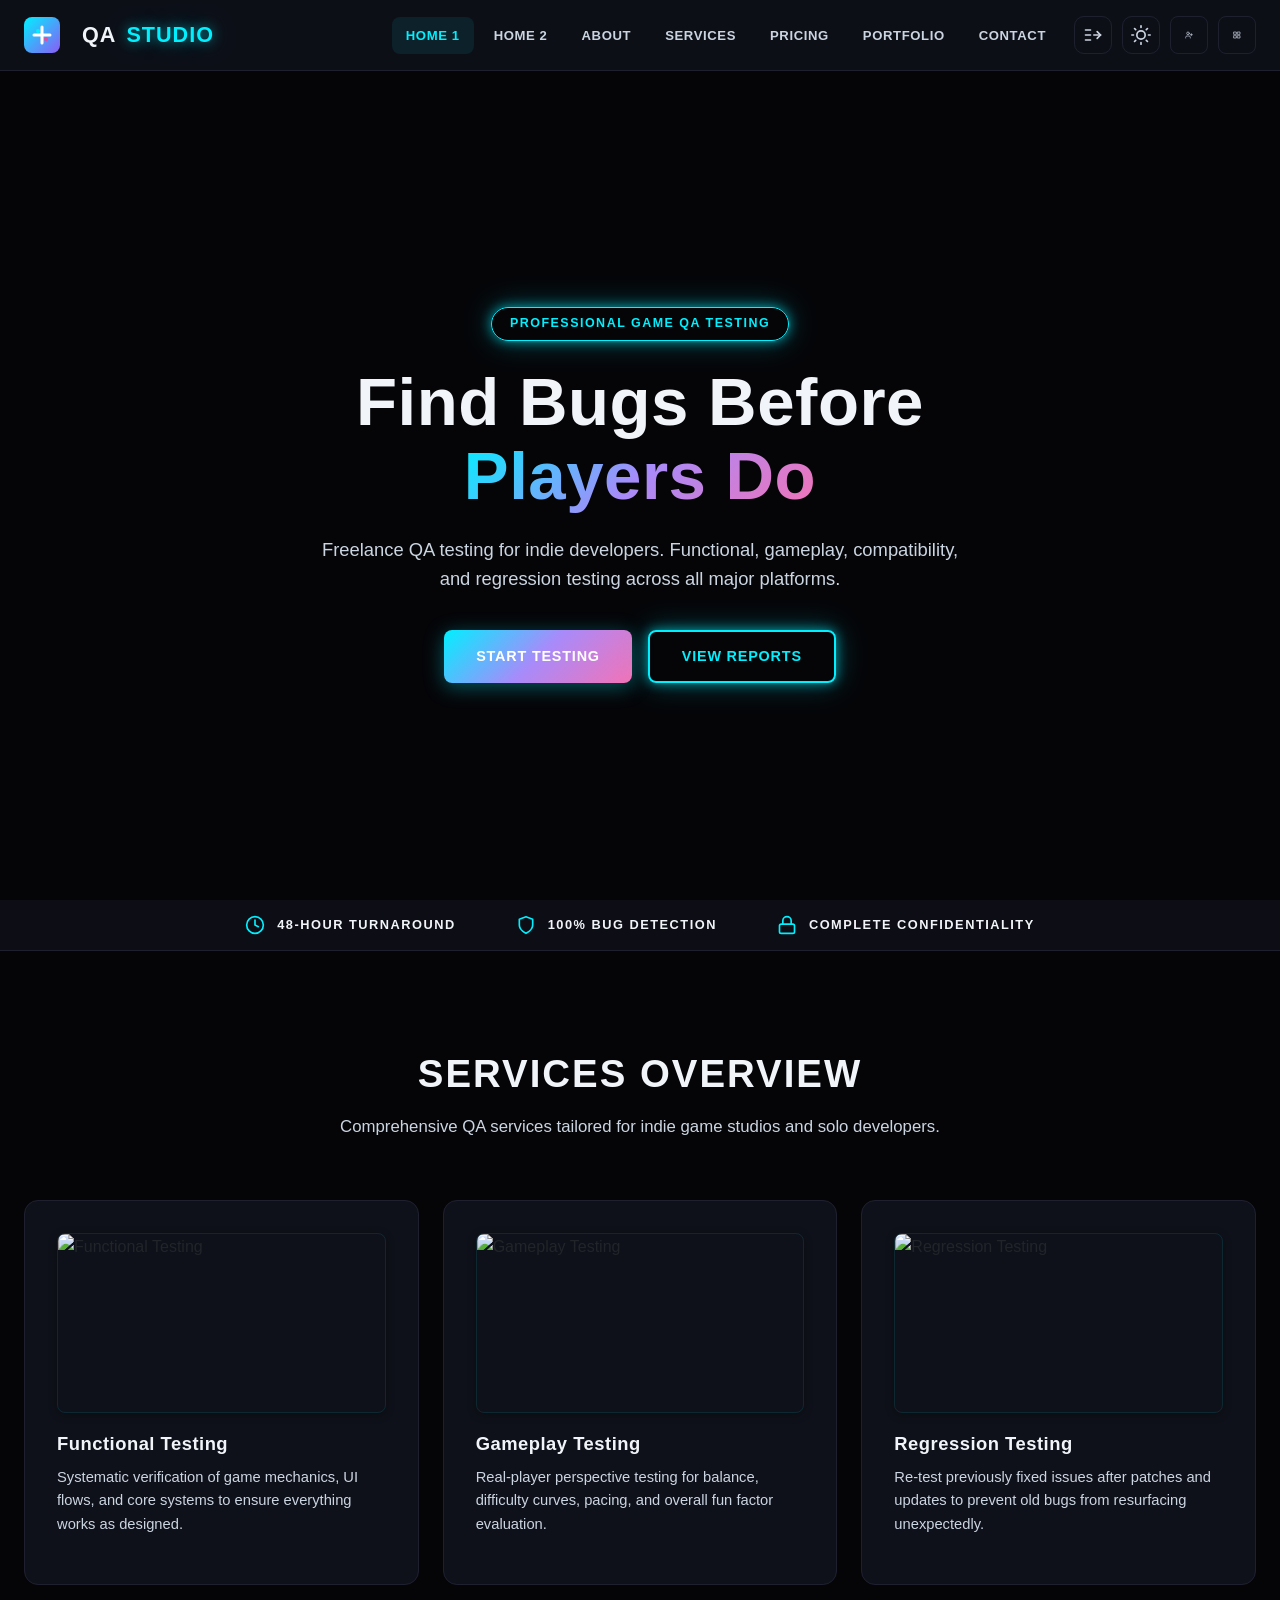
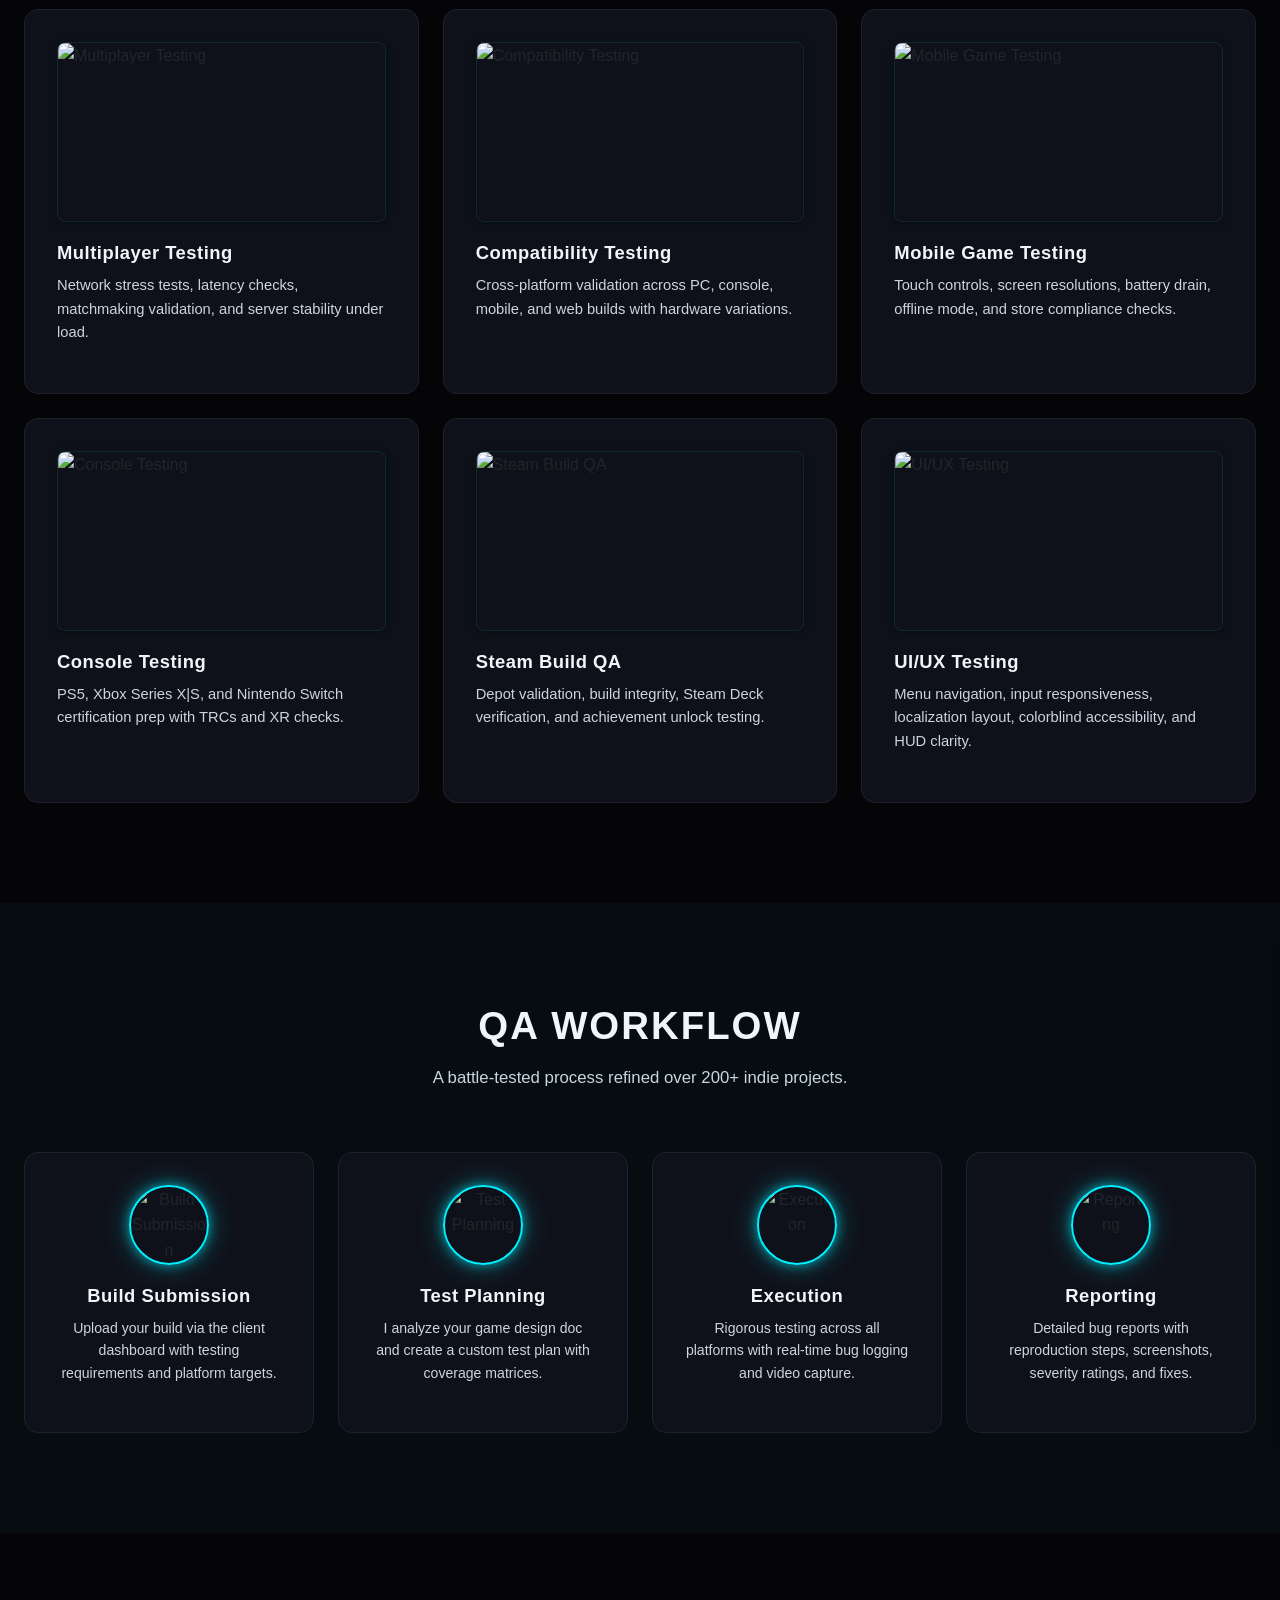
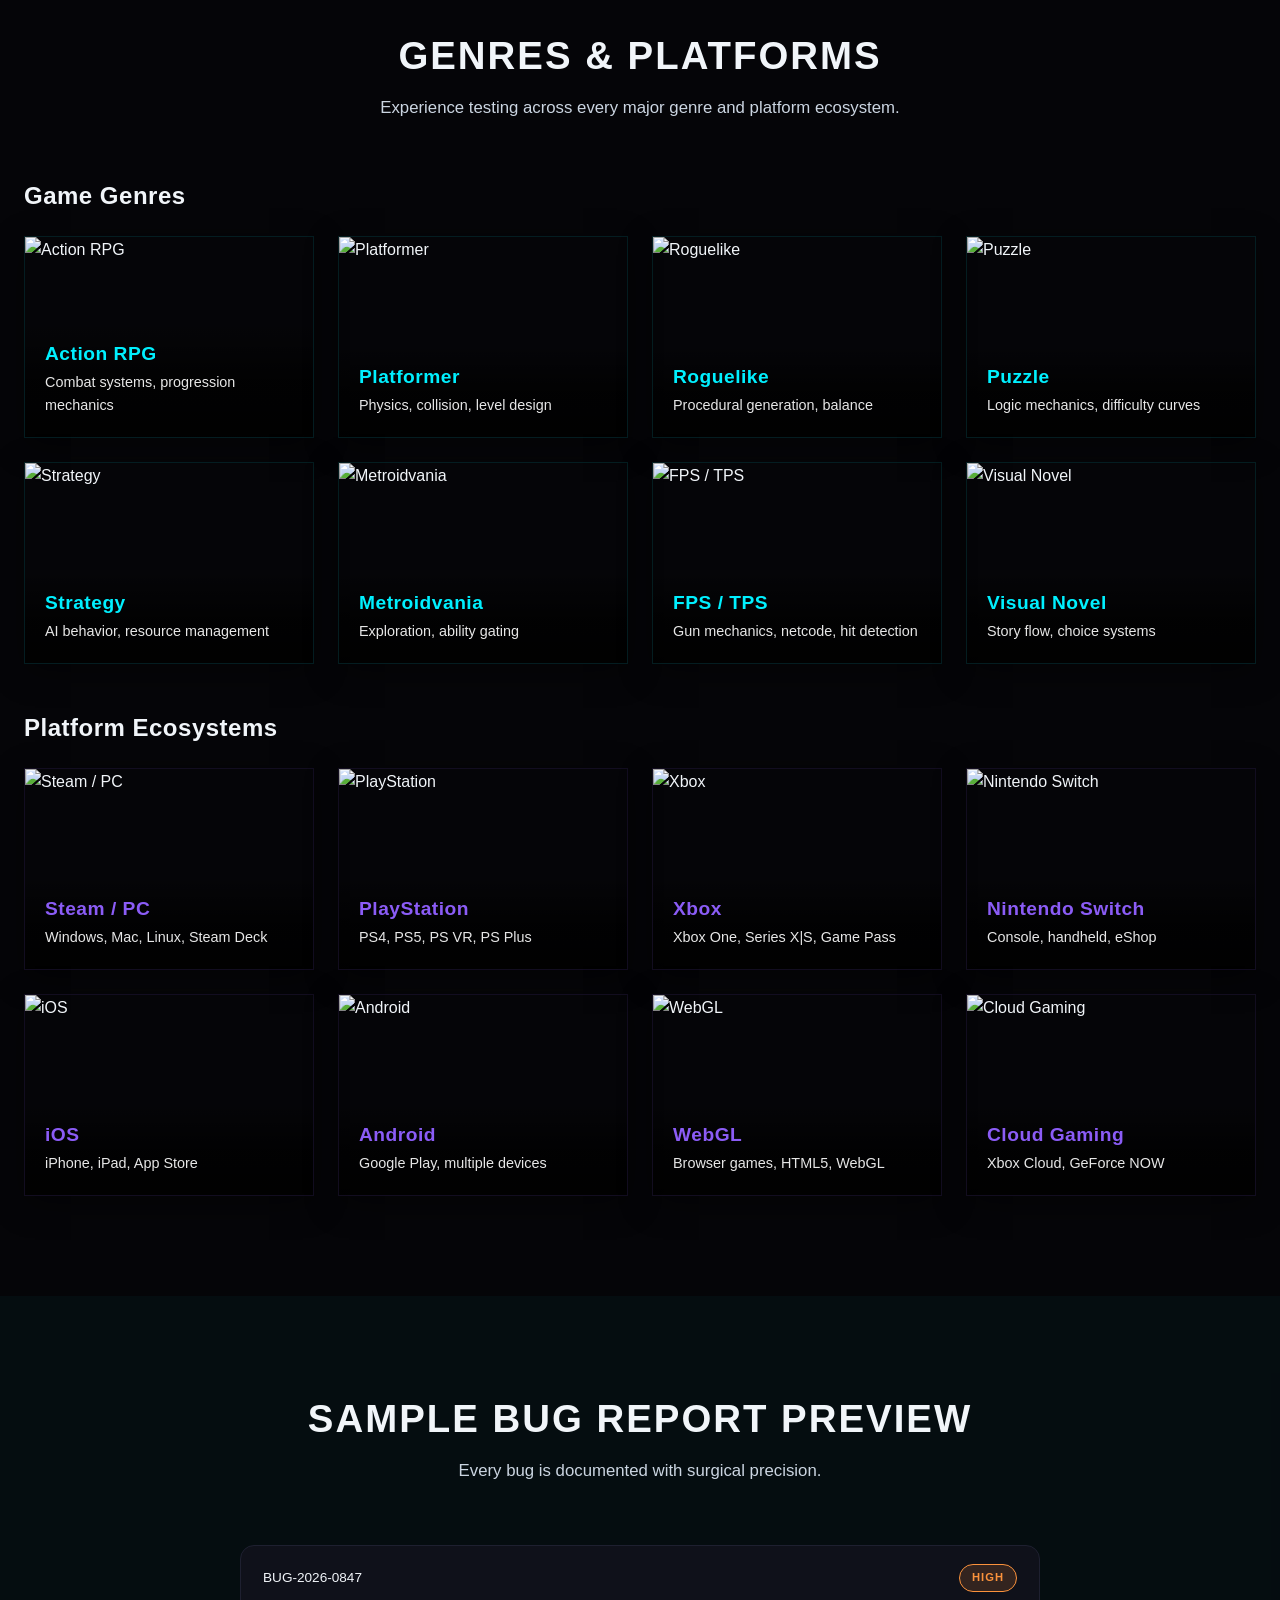
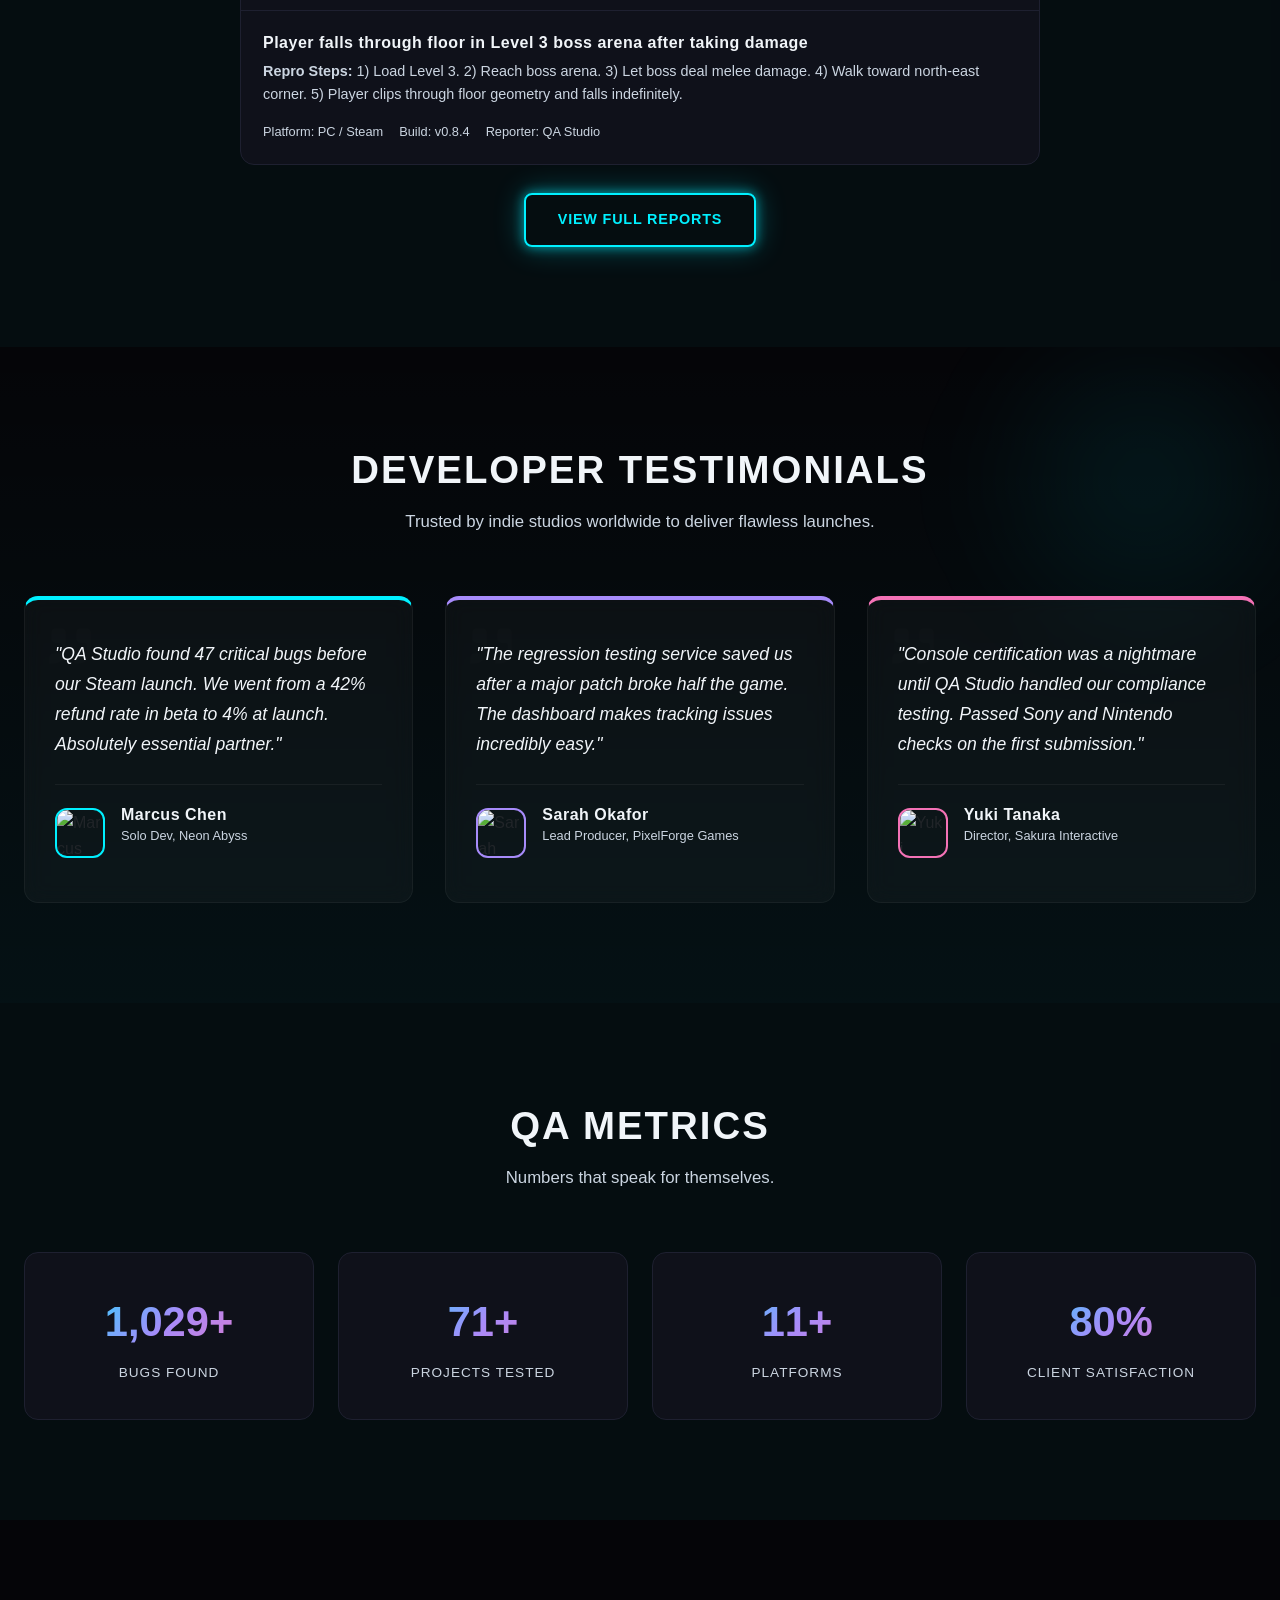
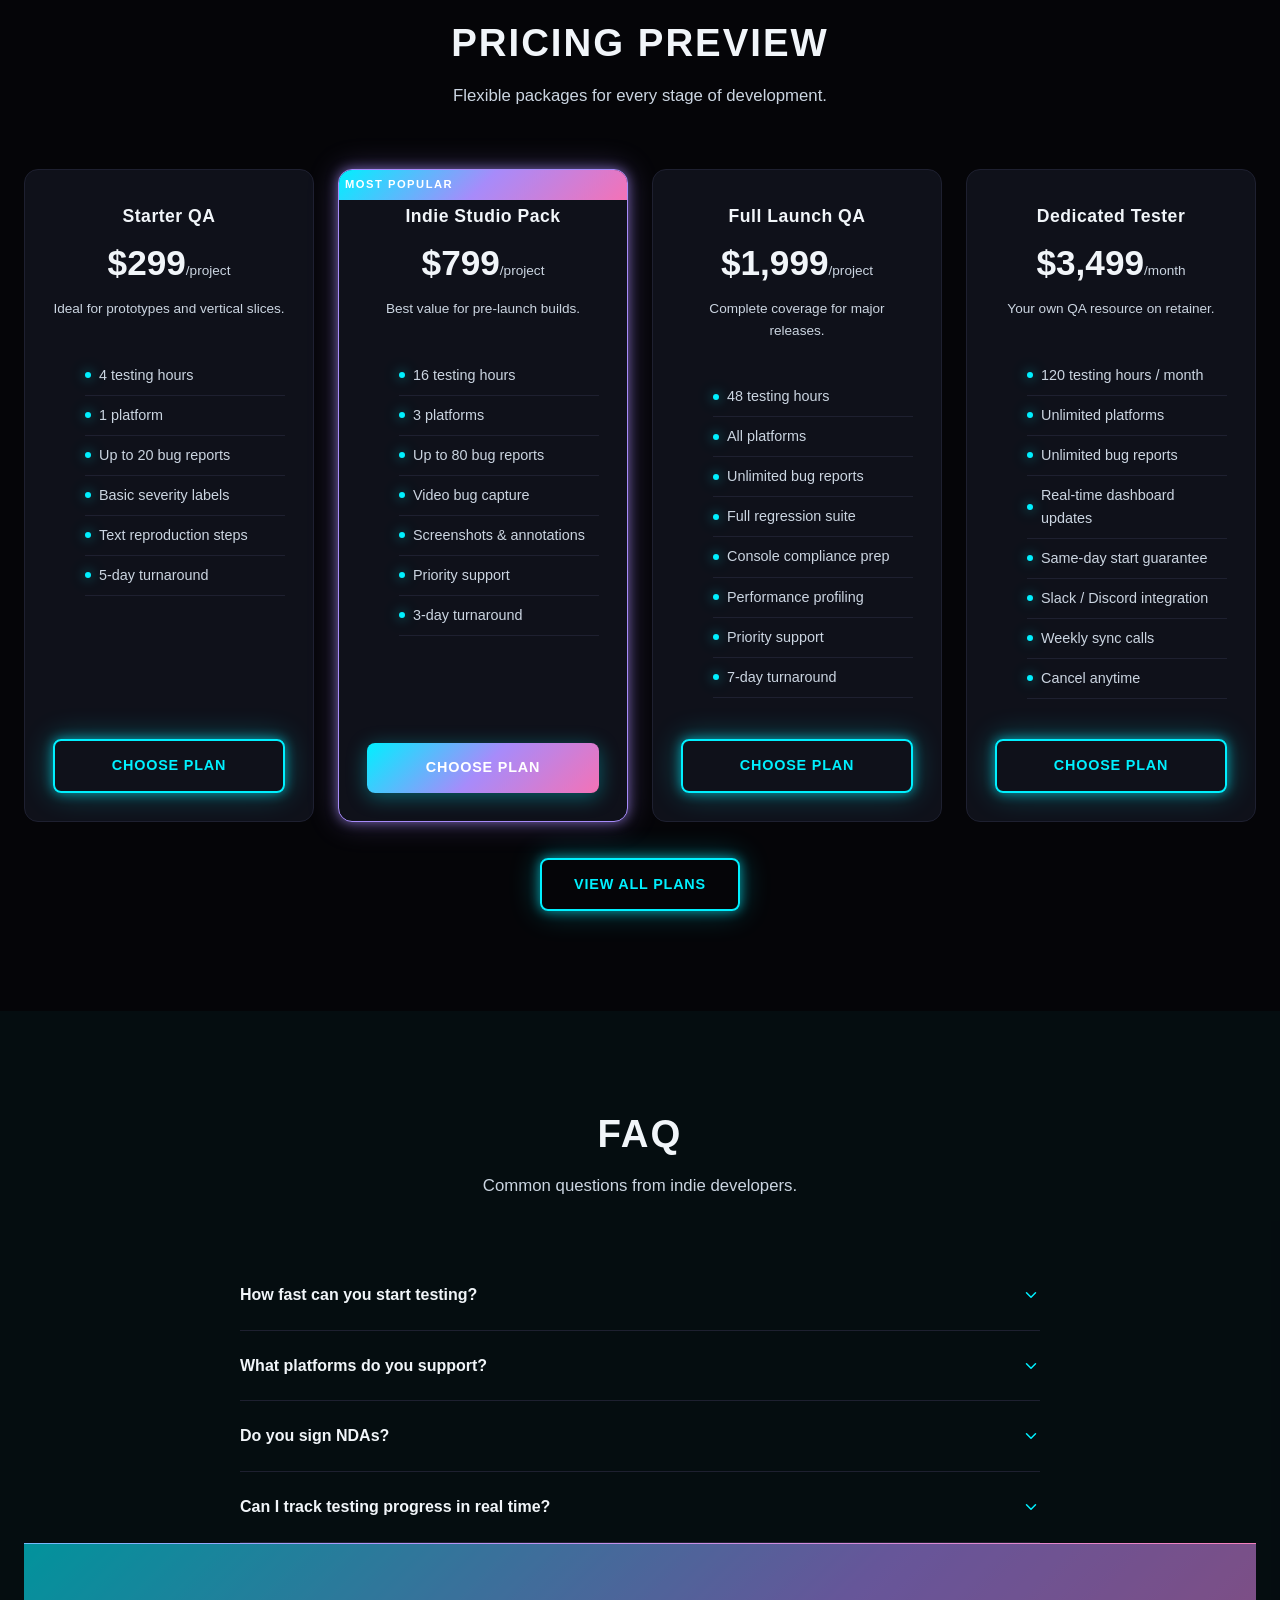
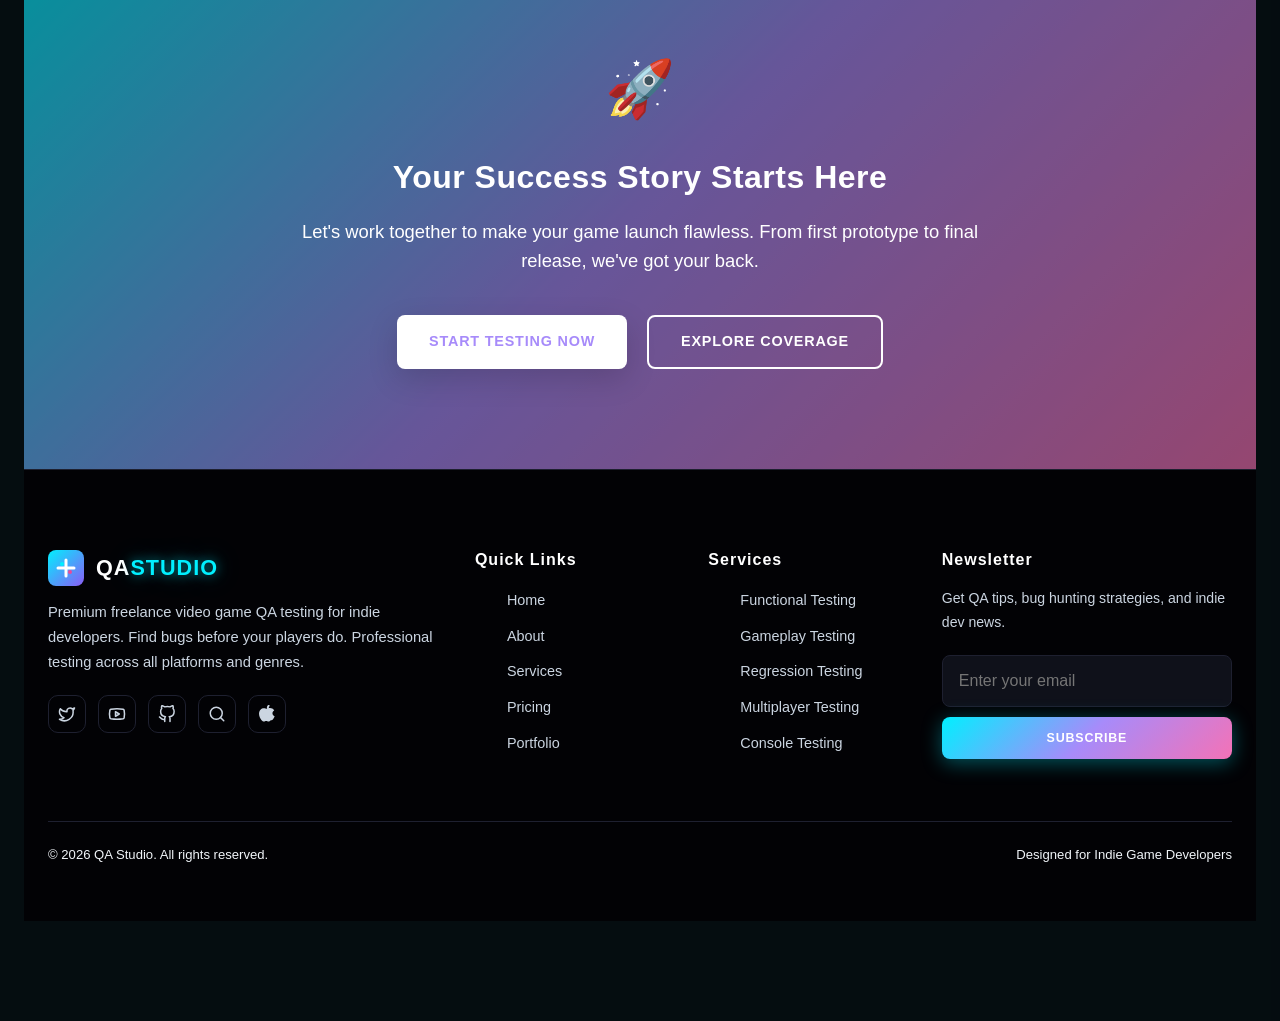
==== commit 52fa8cb1: "bn" ====
--- a/index.html
+++ b/index.html
@@ -185,7 +185,7 @@
       <h2 class="section-title reveal">Services Overview</h2>
       <p class="section-subtitle reveal">Comprehensive QA services tailored for indie game studios and solo developers.
       </p>
-      <div class="card-grid" style="grid-template-columns:repeat(auto-fit,minmax(350px,1fr));">
+      <div class="card-grid grid-center-last" style="grid-template-columns:repeat(auto-fit,minmax(350px,1fr));">
         <div class="card reveal">
           <img src="https://images.unsplash.com/photo-1555066931-4365d14bab8c?auto=format&fit=crop&w=800&q=80"
             alt="Functional Testing" class="card-image">
@@ -252,31 +252,27 @@
     <div class="section-inner">
       <h2 class="section-title reveal">QA Workflow</h2>
       <p class="section-subtitle reveal">A battle-tested process refined over 200+ indie projects.</p>
-      <div style="display:grid;grid-template-columns:repeat(auto-fit,minmax(220px,1fr));gap:24px;">
+      <div class="grid-center-last" style="display:grid;grid-template-columns:repeat(auto-fit,minmax(220px,1fr));gap:24px;">
         <div class="card reveal" style="text-align:center;">
-          <div style="font-family:var(--font-heading);font-size:2rem;color:var(--accent-cyan);margin-bottom:10px;">01
-          </div>
+          <img src="https://cdnwebsite.databox.com/wp-content/uploads/2022/09/03084544/dashboard-requirement-gathering-process.jpg" alt="Build Submission" class="workflow-image">
           <h3>Build Submission</h3>
           <p style="font-size:0.88rem;">Upload your build via the client dashboard with testing requirements and
             platform targets.</p>
         </div>
         <div class="card reveal" style="text-align:center;">
-          <div style="font-family:var(--font-heading);font-size:2rem;color:var(--accent-cyan);margin-bottom:10px;">02
-          </div>
+          <img src="https://encrypted-tbn0.gstatic.com/images?q=tbn:ANd9GcQNOamPw8UyY4mTYCu7mkUivaFwE-Q4AUQANg&s" alt="Test Planning" class="workflow-image">
           <h3>Test Planning</h3>
           <p style="font-size:0.88rem;">I analyze your game design doc and create a custom test plan with coverage
             matrices.</p>
         </div>
         <div class="card reveal" style="text-align:center;">
-          <div style="font-family:var(--font-heading);font-size:2rem;color:var(--accent-cyan);margin-bottom:10px;">03
-          </div>
+          <img src="https://encrypted-tbn0.gstatic.com/images?q=tbn:ANd9GcQ_BOPNorqfUACxUkGja5vxgT5zsk8RTi4dWQ&s" alt="Execution" class="workflow-image">
           <h3>Execution</h3>
           <p style="font-size:0.88rem;">Rigorous testing across all platforms with real-time bug logging and video
             capture.</p>
         </div>
         <div class="card reveal" style="text-align:center;">
-          <div style="font-family:var(--font-heading);font-size:2rem;color:var(--accent-cyan);margin-bottom:10px;">04
-          </div>
+          <img src="https://encrypted-tbn0.gstatic.com/images?q=tbn:ANd9GcRDkcgyMGELCvyRUeJERV5kLXpLMe_XaByDdg&s" alt="Reporting" class="workflow-image">
           <h3>Reporting</h3>
           <p style="font-size:0.88rem;">Detailed bug reports with reproduction steps, screenshots, severity ratings, and
             fixes.</p>
@@ -474,7 +470,7 @@
       <h2 class="section-title reveal">Developer Testimonials</h2>
       <p class="section-subtitle reveal">Trusted by indie studios worldwide to deliver flawless launches.</p>
 
-      <div style="display:grid; grid-template-columns:repeat(auto-fit, minmax(320px, 1fr)); gap:32px; margin-top:60px;">
+      <div class="grid-center-last" style="display:grid; grid-template-columns:repeat(auto-fit, minmax(320px, 1fr)); gap:32px; margin-top:60px;">
         <!-- Testimonial 1 -->
         <div class="card reveal"
           style="background: rgba(255,255,255,0.03); backdrop-filter: blur(10px); border: 1px solid rgba(255,255,255,0.05); border-top: 4px solid var(--accent-cyan); padding: 40px 30px; display: flex; flex-direction: column; justify-content: space-between;">
@@ -566,20 +562,20 @@
       <p class="section-subtitle reveal">Numbers that speak for themselves.</p>
       <div class="metric-grid reveal">
         <div class="metric-box">
-          <div class="metric-number counter" data-target="1247">0</div>
+          <div class="metric-number counter" data-target="1247" data-suffix="+">0</div>
           <div class="metric-label">Bugs Found</div>
         </div>
         <div class="metric-box">
-          <div class="metric-number counter" data-target="86">0</div>
+          <div class="metric-number counter" data-target="86" data-suffix="+">0</div>
           <div class="metric-label">Projects Tested</div>
         </div>
         <div class="metric-box">
-          <div class="metric-number counter" data-target="14">0</div>
+          <div class="metric-number counter" data-target="14" data-suffix="+">0</div>
           <div class="metric-label">Platforms</div>
         </div>
         <div class="metric-box">
-          <div class="metric-number counter" data-target="98">0</div>
-          <div class="metric-label">% Client Satisfaction</div>
+          <div class="metric-number counter" data-target="98" data-suffix="%">0</div>
+          <div class="metric-label">Client Satisfaction</div>
         </div>
       </div>
     </div>
@@ -735,9 +731,9 @@
     <div class="footer-inner">
       <div class="footer-grid">
         <div>
-          <a href="index.html" class="footer-brand" style="text-decoration:none;">
+          <a href="index.html" class="footer-brand">
             <svg class="brand-icon" viewBox="0 0 36 36" fill="none" xmlns="http://www.w3.org/2000/svg"
-              style="width:28px; height:28px; margin-right:10px;">
+              style="width:36px; height:36px;">
               <rect width="36" height="36" rx="8" fill="url(#bh1_f)" />
               <path d="M10 18h16M18 10v16" stroke="#fff" stroke-width="3" stroke-linecap="round" />
               <circle cx="14" cy="14" r="2" fill="#00f0ff" />
--- a/css/main.css
+++ b/css/main.css
@@ -40,8 +40,8 @@
   --bg-card: #0f111a;
   --bg-header: rgba(15,17,26,0.92);
   --bg-footer: #020205;
-  --text-main: #e2e8f0;
-  --text-muted: #94a3b8;
+  --text-main: #f1f5f9;
+  --text-muted: #cbd5e1;
   --border-color: #1e2030;
 
   --accent-cyan: #00f0ff;
@@ -135,6 +135,25 @@
   background: var(--accent-cyan); color:#000;
   box-shadow: 0 0 20px rgba(0,240,255,0.6);
 }
+[data-theme="light"] .btn-secondary {
+  color: var(--accent-purple);
+  border-color: var(--accent-purple);
+  box-shadow: var(--neon-glow-purple);
+}
+[data-theme="light"] .btn-secondary:hover {
+  background: var(--accent-purple);
+  color: #fff;
+}
+/* Ensure hero buttons stay cyan in light mode since hero is always dark */
+[data-theme="light"] .hero .btn-secondary {
+  color: var(--accent-cyan);
+  border-color: var(--accent-cyan);
+  box-shadow: var(--neon-glow-cyan);
+}
+[data-theme="light"] .hero .btn-secondary:hover {
+  background: var(--accent-cyan);
+  color: #000;
+}
 
 /* ---------- Header ---------- */
 .site-header {
@@ -224,19 +243,33 @@
 /* ---------- Footer ---------- */
 .site-footer {
   background: var(--bg-footer);
-  color: var(--text-muted);
+  color: #f1f5f9;
   border-top:1px solid var(--border-color);
-  padding:70px 24px 30px;
+  padding:80px 24px 40px;
 }
 .footer-inner { max-width:1300px; margin:0 auto; }
 .footer-grid {
   display:grid; grid-template-columns:2fr 1fr 1fr 1.5fr; gap:40px; margin-bottom:50px;
 }
+.footer-desc { line-height:1.7; margin-bottom:20px; color: #cbd5e1; font-size:0.92rem; }
 @media(max-width:992px){ .footer-grid{ grid-template-columns:1fr 1fr; } }
 @media(max-width:576px){ .footer-grid{ grid-template-columns:1fr; } }
 
-.footer-brand { display: flex; align-items: center; font-family: var(--font-heading); font-size:1.4rem; color:#fff; margin-bottom:14px; text-decoration: none; }
-.footer-brand span { color: var(--accent-cyan); }
+.footer-brand { 
+  display: flex; 
+  align-items: center; 
+  font-family: var(--font-heading); 
+  font-weight: 700;
+  font-size: 1.35rem; 
+  color: #fff; 
+  margin-bottom: 14px; 
+  text-decoration: none; 
+  letter-spacing: 1px;
+}
+.footer-brand span { 
+  color: var(--accent-cyan); 
+  text-shadow: var(--neon-glow-cyan);
+}
 .footer-desc { line-height:1.7; margin-bottom:20px; }
 .footer-socials { display:flex; gap:12px; }
 .footer-socials a {
@@ -319,14 +352,19 @@
   background: linear-gradient(180deg, rgba(5, 5, 8, 0.3) 0%, var(--bg-body) 100%);
 }
 [data-theme="light"] .hero-overlay {
-  background: linear-gradient(180deg, rgba(244,246,249,0.4) 0%, var(--bg-body) 100%);
+  background: linear-gradient(180deg, rgba(5, 5, 8, 0.4) 0%, var(--bg-body) 100%);
 }
 .hero-content { position:relative; z-index:2; max-width:900px; padding:0 20px; }
+[data-theme="light"] .hero-content h1 { color: #fff; }
+[data-theme="light"] .hero-content p { color: rgba(255,255,255,0.8); }
 .hero-label {
   display:inline-block; padding:6px 18px; border-radius:30px;
   border:1px solid var(--accent-cyan); color: var(--accent-cyan);
   font-size:0.78rem; font-weight:700; text-transform:uppercase; letter-spacing:1.5px;
   margin-bottom:24px; box-shadow: var(--neon-glow-cyan);
+}
+[data-theme="light"] .hero-label {
+  border-color: var(--accent-cyan); color: var(--accent-cyan);
 }
 .hero h1 {
   font-size:clamp(2.2rem,5.5vw,4.2rem); line-height:1.1; margin-bottom:22px;
@@ -498,6 +536,38 @@
   margin-bottom: 20px;
   border: 1px solid rgba(0,240,255,0.1);
   box-shadow: var(--shadow-sm);
+}
+
+.workflow-image {
+  width: 80px;
+  height: 80px;
+  object-fit: cover;
+  border-radius: 50%;
+  margin: 0 auto 20px;
+  border: 2px solid var(--accent-cyan);
+  box-shadow: var(--neon-glow-cyan);
+  display: block;
+}
+
+/* ---------- Project Badges ---------- */
+.project-badge {
+  display: inline-block;
+  font-size: 0.72rem;
+  font-weight: 700;
+  padding: 4px 10px;
+  border-radius: 6px;
+  letter-spacing: 0.5px;
+  text-transform: uppercase;
+}
+[data-theme="dark"] .project-badge {
+  background: rgba(0, 240, 255, 0.1);
+  color: var(--accent-cyan);
+  border: 1px solid rgba(0, 240, 255, 0.3);
+}
+[data-theme="light"] .project-badge {
+  background: rgba(139, 92, 246, 0.08);
+  color: var(--accent-purple);
+  border: 1px solid rgba(139, 92, 246, 0.3);
 }
 
 /* ---------- Genre & Platform Cards ---------- */
@@ -853,9 +923,9 @@
   position:relative;
 }
 .auth-top-icons {
-  position:absolute; top:18px; right:18px; display:flex; gap:8px;
-}
-[dir="rtl"] .auth-top-icons { right:auto; left:18px; }
+  position:fixed; top:24px; right:24px; display:flex; gap:12px; z-index:2000;
+}
+[dir="rtl"] .auth-top-icons { right:auto; left:24px; }
 .auth-logo {
   display: flex; align-items: center; justify-content: center;
   margin-bottom: 28px;
@@ -1077,3 +1147,97 @@
     margin-right: 0 !important; 
   }
 }
+/* ---------- Back to Top ---------- */
+.back-to-top {
+  position: fixed;
+  bottom: 30px;
+  right: 30px;
+  width: 46px;
+  height: 46px;
+  border-radius: 12px;
+  background: var(--accent-gradient);
+  color: #fff;
+  display: flex;
+  align-items: center;
+  justify-content: center;
+  cursor: pointer;
+  z-index: 1000;
+  opacity: 0;
+  visibility: hidden;
+  transform: translateY(20px);
+  transition: all 0.4s cubic-bezier(0.4, 0, 0.2, 1);
+  border: none;
+  box-shadow: 0 10px 25px rgba(0, 240, 255, 0.3);
+}
+
+.back-to-top.show {
+  opacity: 1;
+  visibility: visible;
+  transform: translateY(0);
+}
+
+.back-to-top:hover {
+  transform: translateY(-5px);
+  box-shadow: 0 15px 35px rgba(0, 240, 255, 0.5), var(--neon-glow-cyan);
+}
+
+.back-to-top svg {
+  width: 24px;
+  height: 24px;
+  transition: transform 0.3s ease;
+}
+
+.back-to-top:hover svg {
+  transform: translateY(-3px);
+}
+/* ---------- Responsiveness Overrides ---------- */
+
+@media (max-width: 1024px) {
+  .hero { min-height: 50vh !important; padding: 100px 24px 60px !important; }
+  .section { padding: 60px 24px !important; }
+  .section-subtitle { margin-bottom: 40px !important; }
+  
+  /* Grid Centering for last row */
+  .grid-center-last {
+    display: grid;
+    grid-template-columns: repeat(auto-fit, minmax(300px, 1fr));
+    justify-content: center;
+  }
+}
+
+@media (max-width: 768px) {
+  .hero { min-height: 40vh !important; padding: 80px 24px 40px !important; }
+  .section { padding: 40px 24px !important; }
+  .section-title { font-size: 1.8rem !important; }
+  .hero h1 { font-size: 2.2rem !important; }
+  
+  /* Text Alignment Fixes */
+  .bug-card-body, .card { text-align: left !important; }
+  .bug-card-body p, .bug-card-body h4 { text-align: left !important; }
+  
+  /* Grid centering specifically for tablet view as requested */
+  .grid-center-last {
+    display: flex;
+    flex-wrap: wrap;
+    justify-content: center;
+    gap: 24px;
+  }
+  .grid-center-last > * {
+    flex: 1 1 300px;
+    max-width: 400px;
+  }
+}
+
+/* Specific centering for sections with 3 columns on desktop that wrap to 1 on tablet */
+@media (max-width: 1024px) {
+  .card-grid-center {
+    display: flex;
+    flex-wrap: wrap;
+    justify-content: center;
+    gap: 24px;
+  }
+  .card-grid-center > * {
+    flex: 1 1 300px;
+    max-width: 100%;
+  }
+}
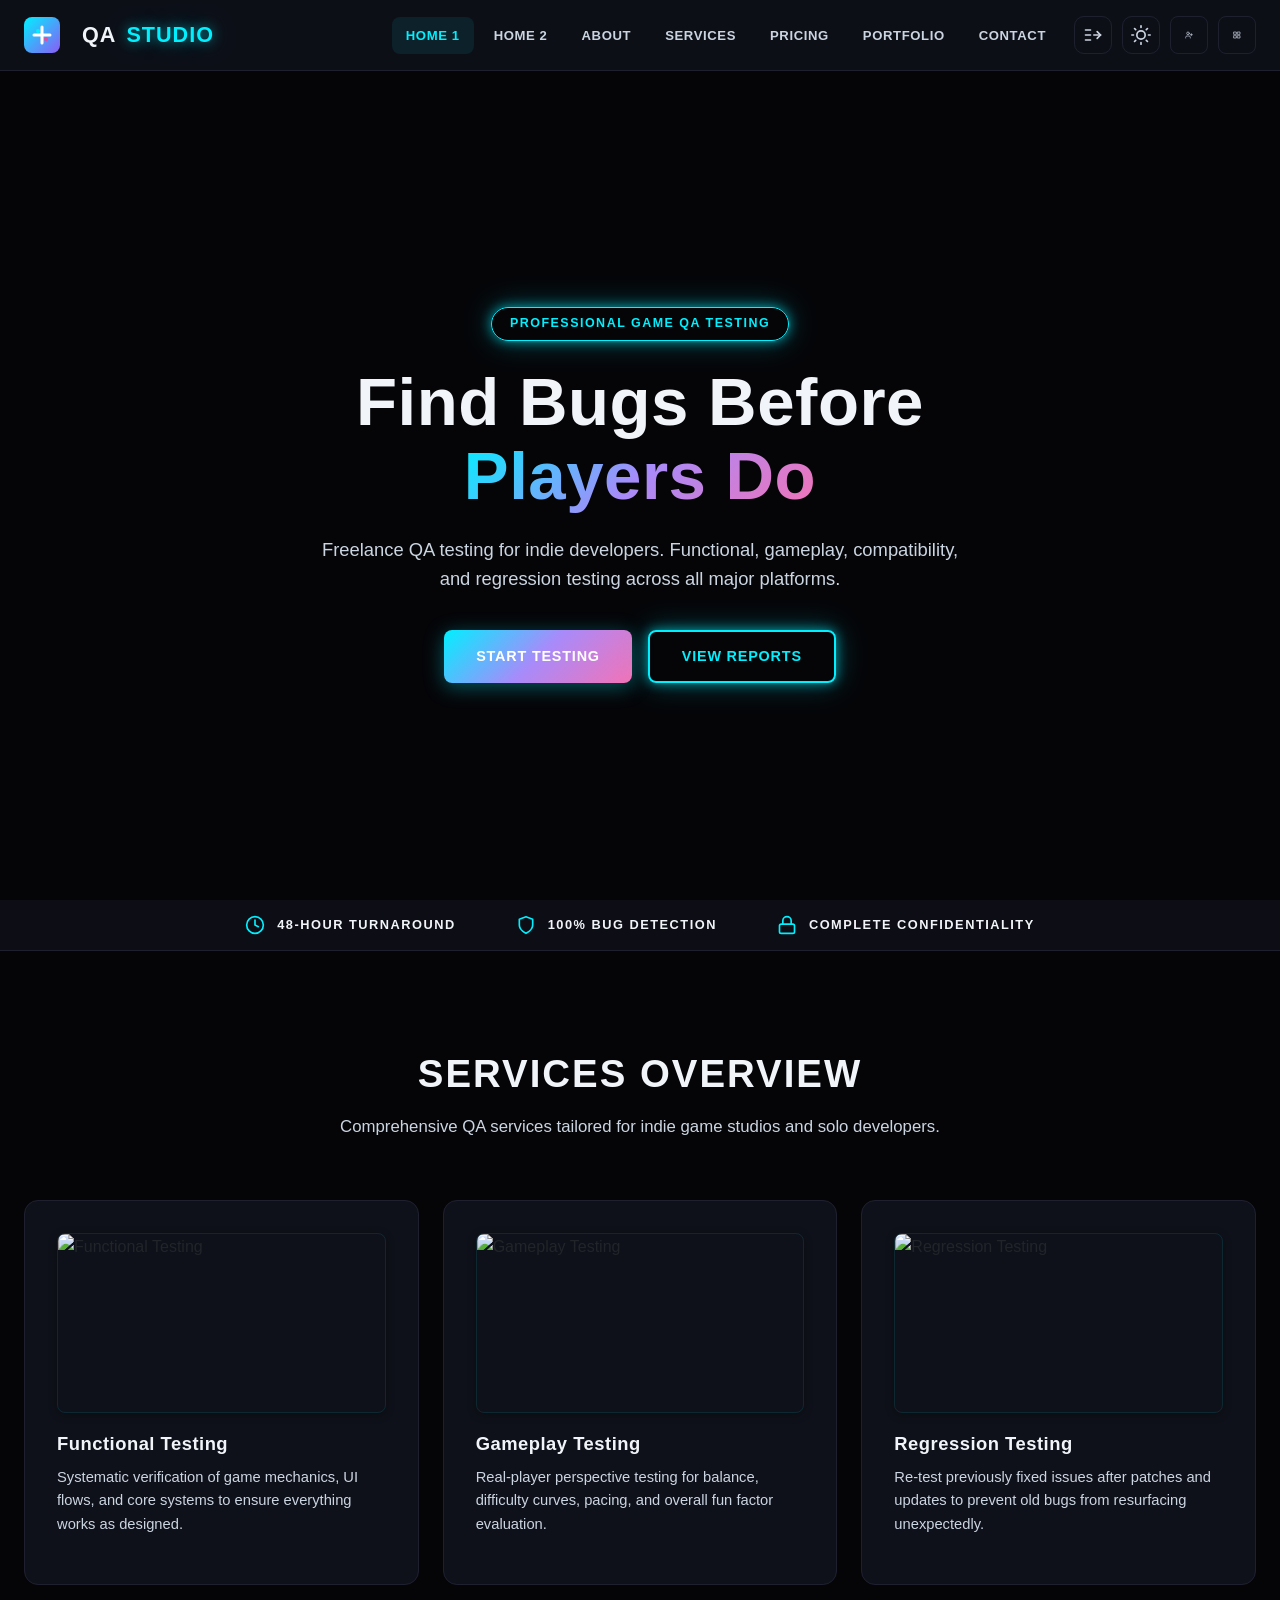
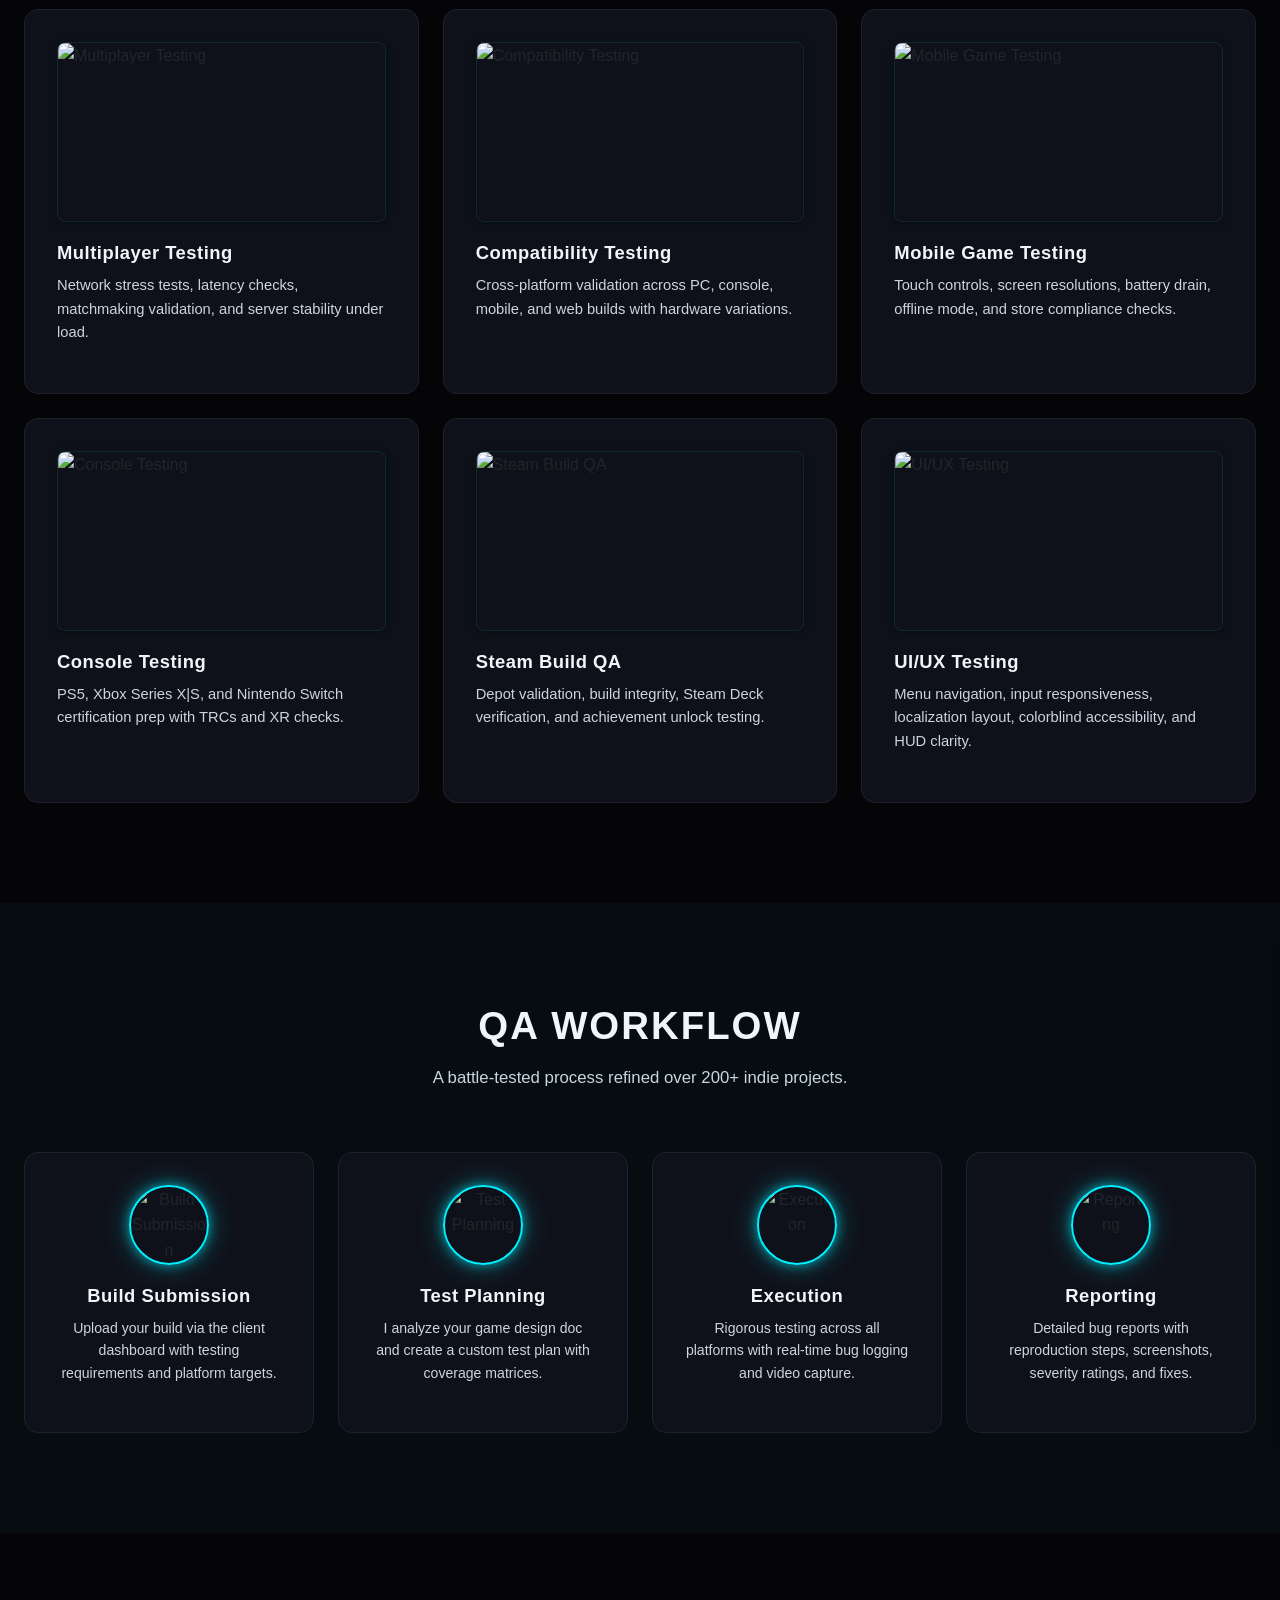
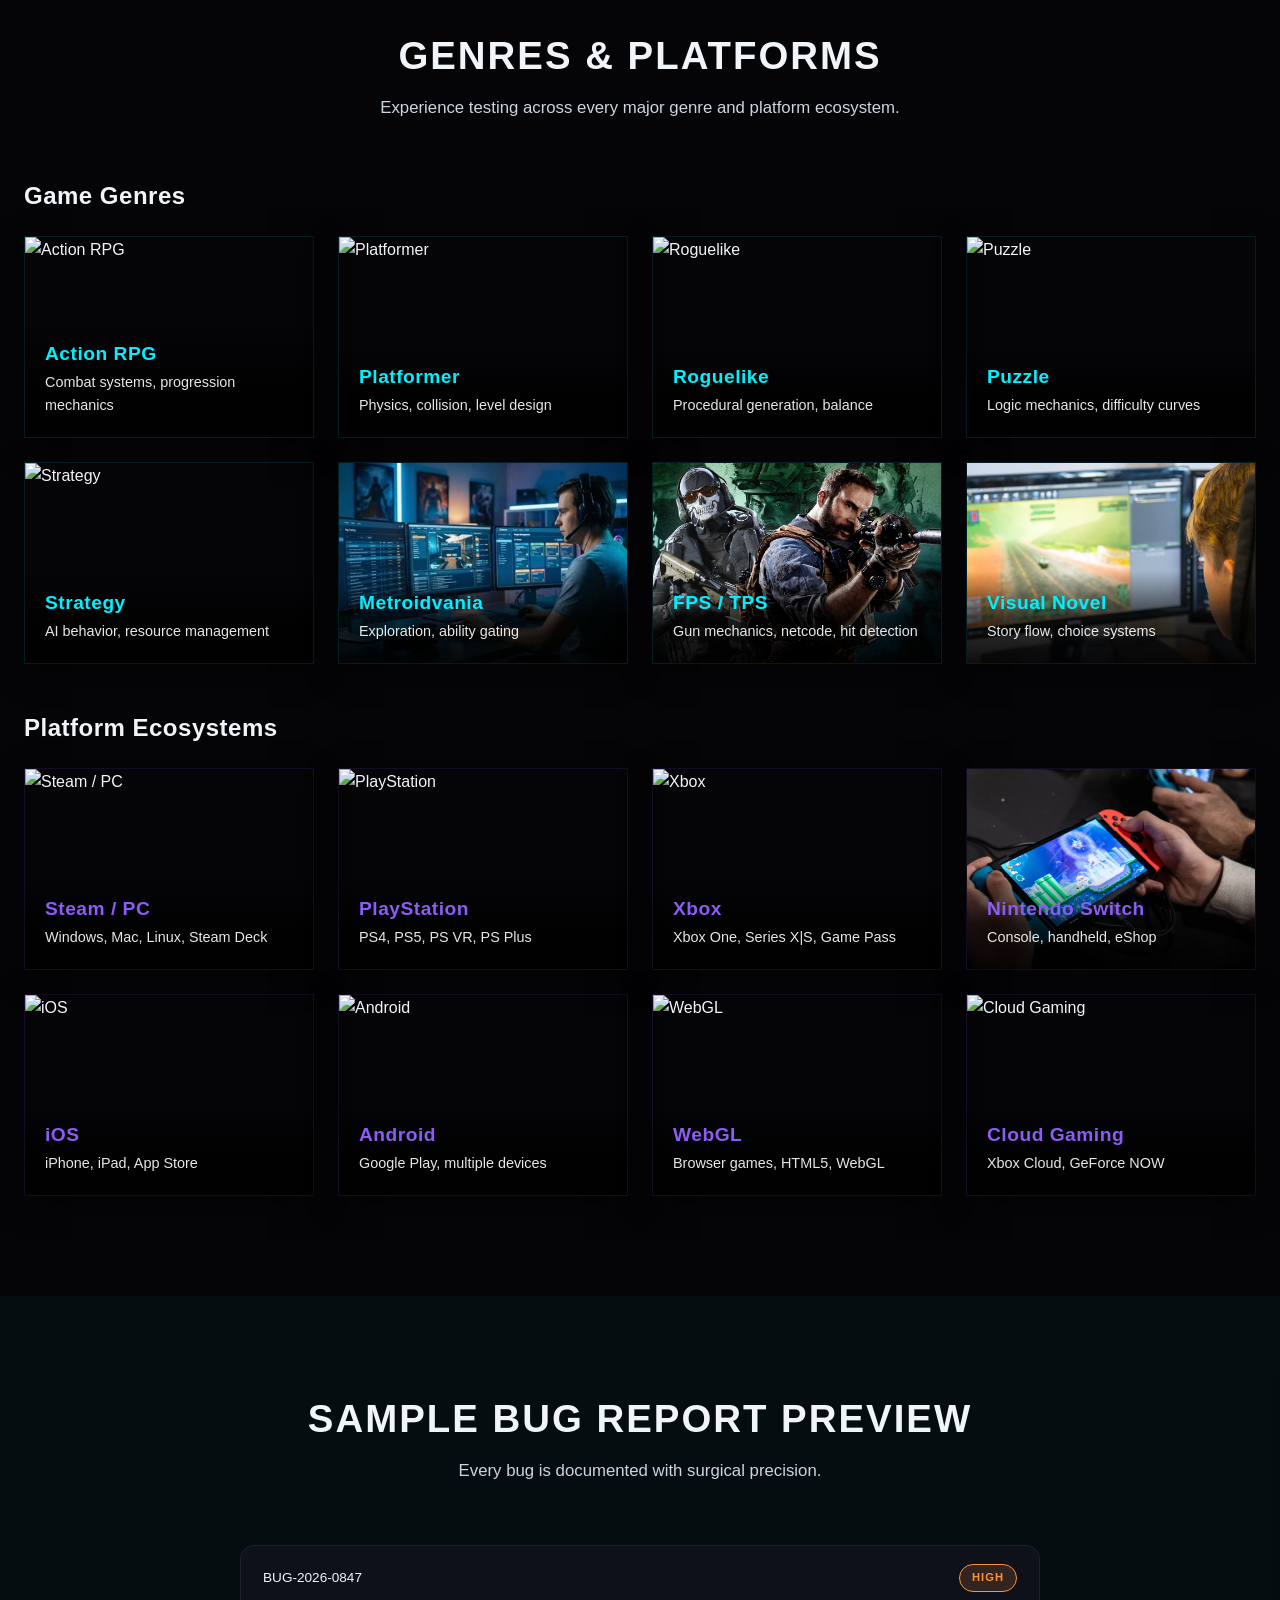
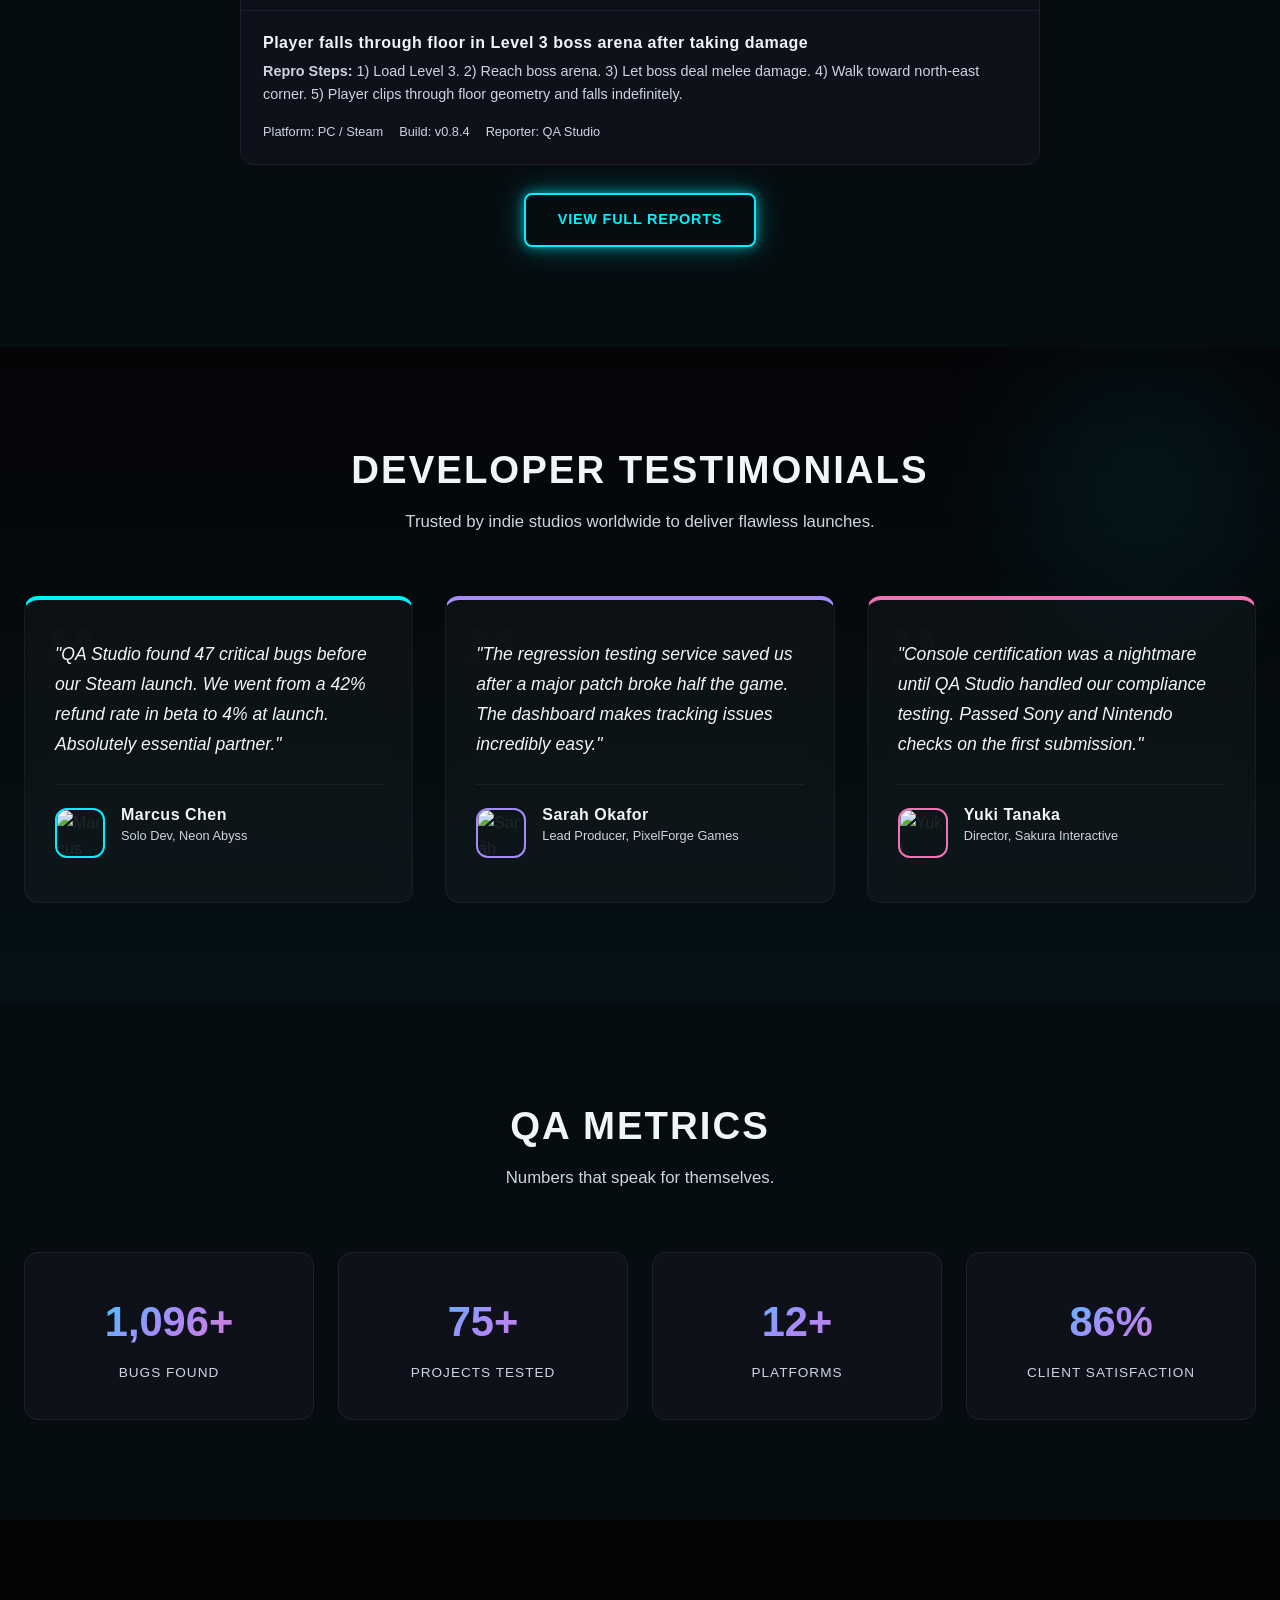
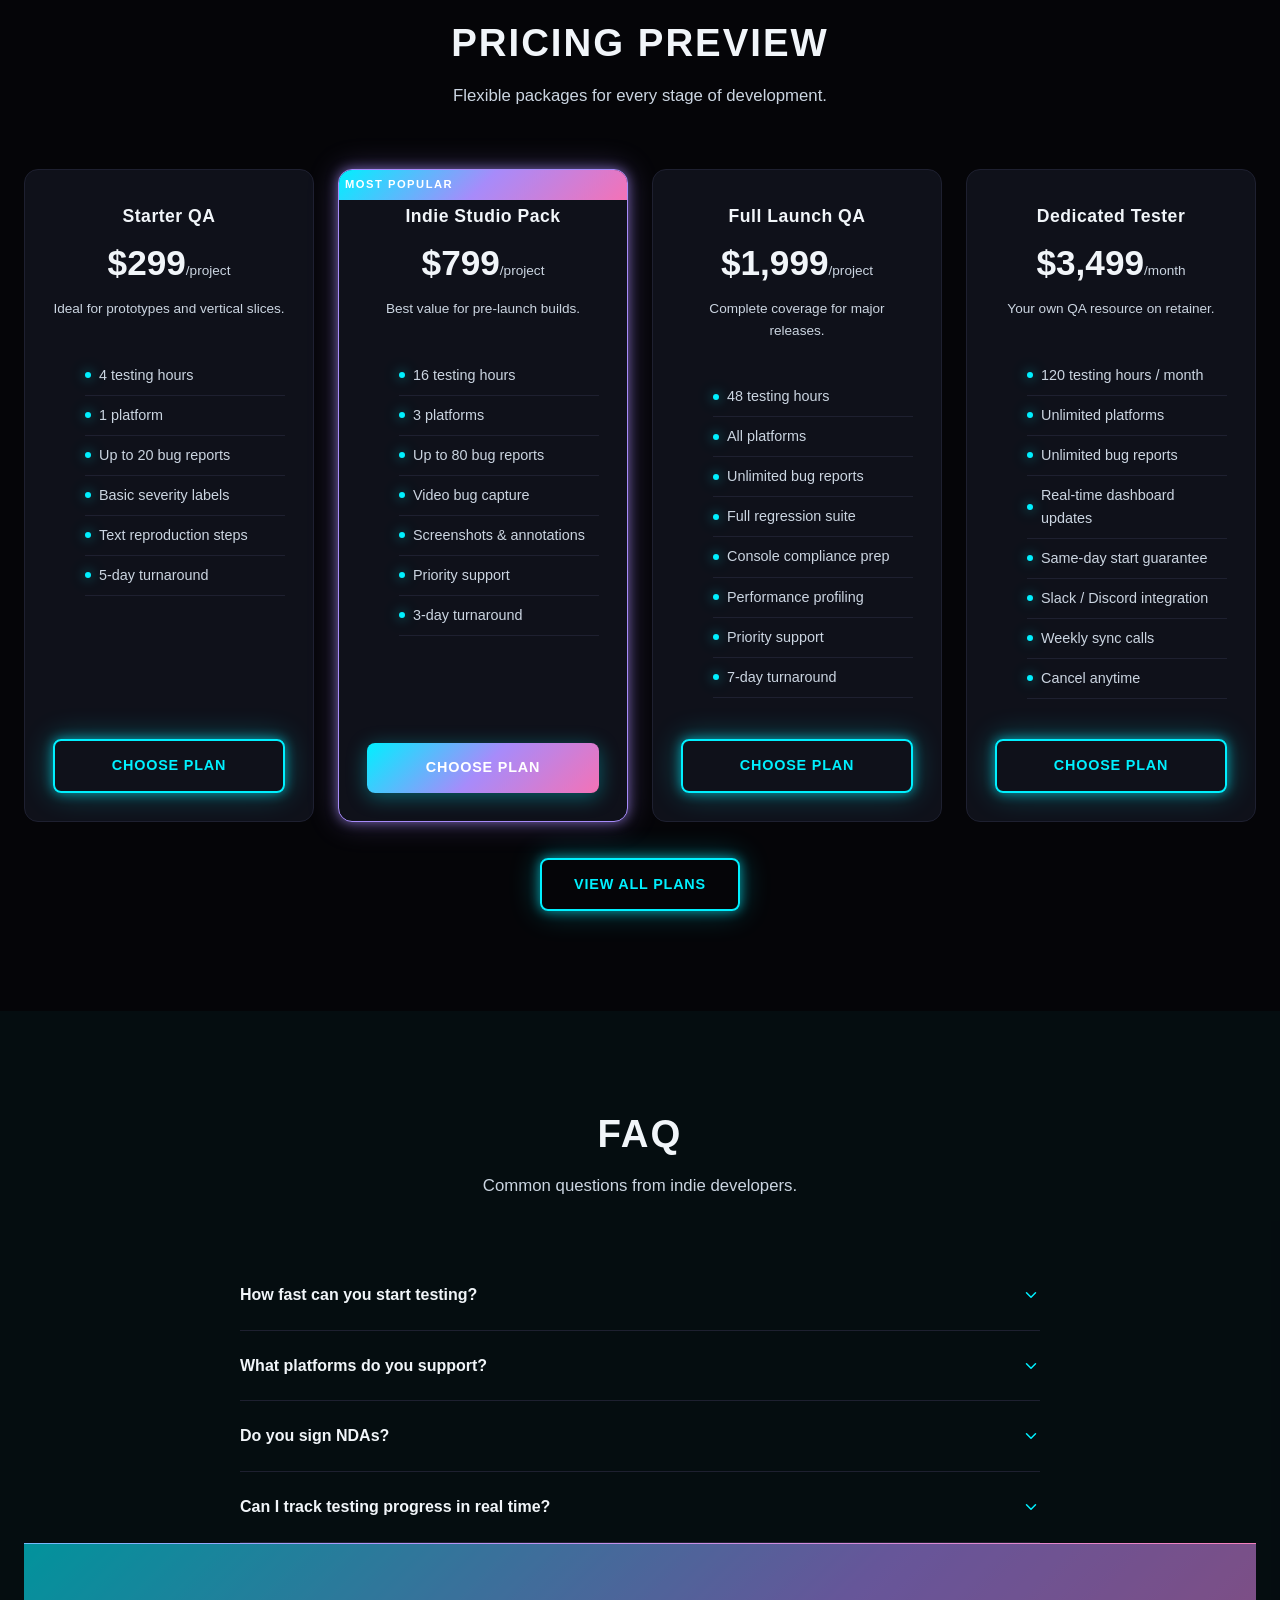
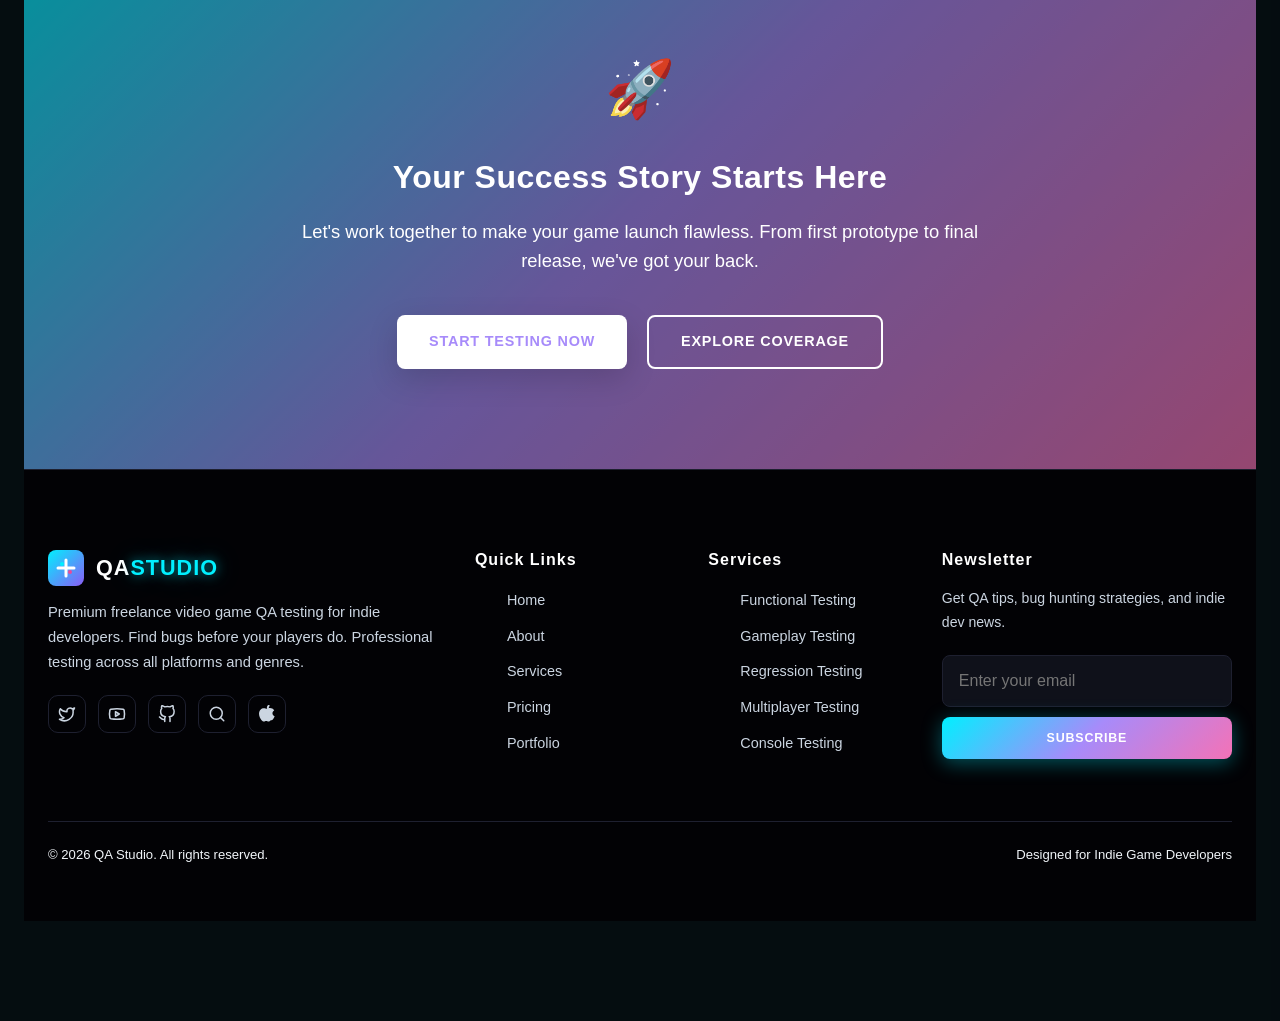
==== commit 945858ae: "zs" ====
--- a/index.html
+++ b/index.html
@@ -5,8 +5,7 @@
   <meta charset="UTF-8">
   <meta name="viewport" content="width=device-width, initial-scale=1.0">
   <title>QA Studio — Freelance Video Game QA Testing</title>
-  <link rel="icon" type="image/svg+xml"
-    href="data:image/svg+xml,%3Csvg xmlns='http://www.w3.org/2000/svg' viewBox='0 0 36 36'%3E%3Crect width='36' height='36' rx='8' fill='url(%23bh1)'/%3E%3Cpath d='M10 18h16M18 10v16' stroke='%23fff' stroke-width='3' stroke-linecap='round'/%3E%3Ccircle cx='14' cy='14' r='2' fill='%2300f0ff'/%3E%3Ccircle cx='22' cy='22' r='2' fill='%23ec4899'/%3E%3Cdefs%3E%3ClinearGradient id='bh1' x1='0' y1='0' x2='36' y2='36' gradientUnits='userSpaceOnUse'%3E%3Cstop stop-color='%2300f0ff'/%3E%3Cstop offset='1' stop-color='%238b5cf6'/%3E%3C/linearGradient%3E%3C/defs%3E%3C/svg%3E">
+  <link rel="icon" type="image/png" href="favicon.png">
   <link href="https://cdn.jsdelivr.net/npm/bootstrap@5.3.2/dist/css/bootstrap.min.css" rel="stylesheet">
   <link rel="stylesheet" href="css/main.css">
 </head>
@@ -332,7 +331,7 @@
             </div>
           </div>
           <div class="genre-card reveal">
-            <img src="https://images.unsplash.com/photo-1558494949-ef010cbdcc4b?auto=format&fit=crop&w=800&q=80"
+            <img src="images/Metroidvania.png"
               alt="Metroidvania" class="genre-image">
             <div class="genre-overlay">
               <h4>Metroidvania</h4>
@@ -340,7 +339,7 @@
             </div>
           </div>
           <div class="genre-card reveal">
-            <img src="https://images.unsplash.com/photo-1516251193307-3ec9c52fcbe0?auto=format&fit=crop&w=800&q=80"
+            <img src="images/FPS.png"
               alt="FPS / TPS" class="genre-image">
             <div class="genre-overlay">
               <h4>FPS / TPS</h4>
@@ -348,7 +347,7 @@
             </div>
           </div>
           <div class="genre-card reveal">
-            <img src="https://images.unsplash.com/photo-1586717791821-3f44a563eb4c?auto=format&fit=crop&w=800&q=80"
+            <img src="images/visual.png"
               alt="Visual Novel" class="genre-image">
             <div class="genre-overlay">
               <h4>Visual Novel</h4>
@@ -387,7 +386,7 @@
             </div>
           </div>
           <div class="platform-card reveal">
-            <img src="https://images.unsplash.com/photo-1533236897111-3e94666b27ad?auto=format&fit=crop&w=800&q=80"
+            <img src="images/Nintendo Switch.png"
               alt="Nintendo Switch" class="platform-image">
             <div class="platform-overlay">
               <h4>Nintendo Switch</h4>
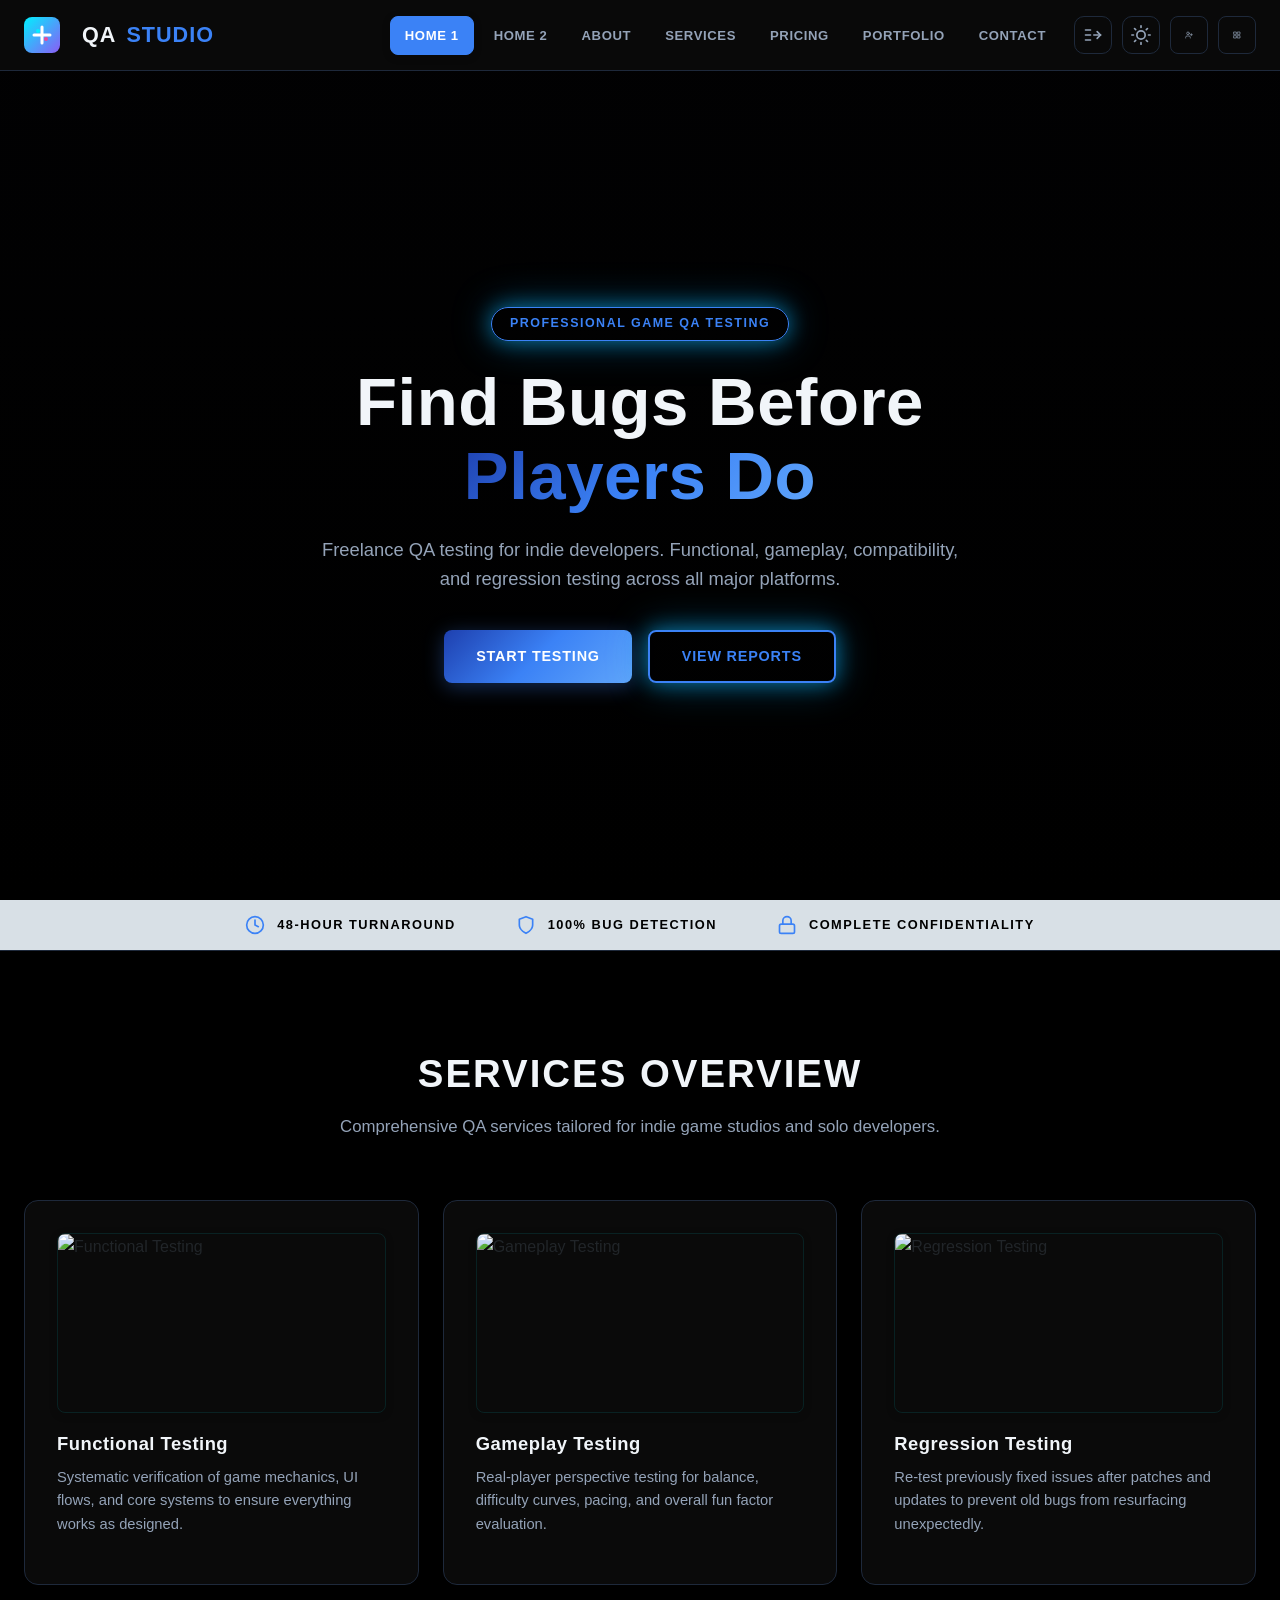
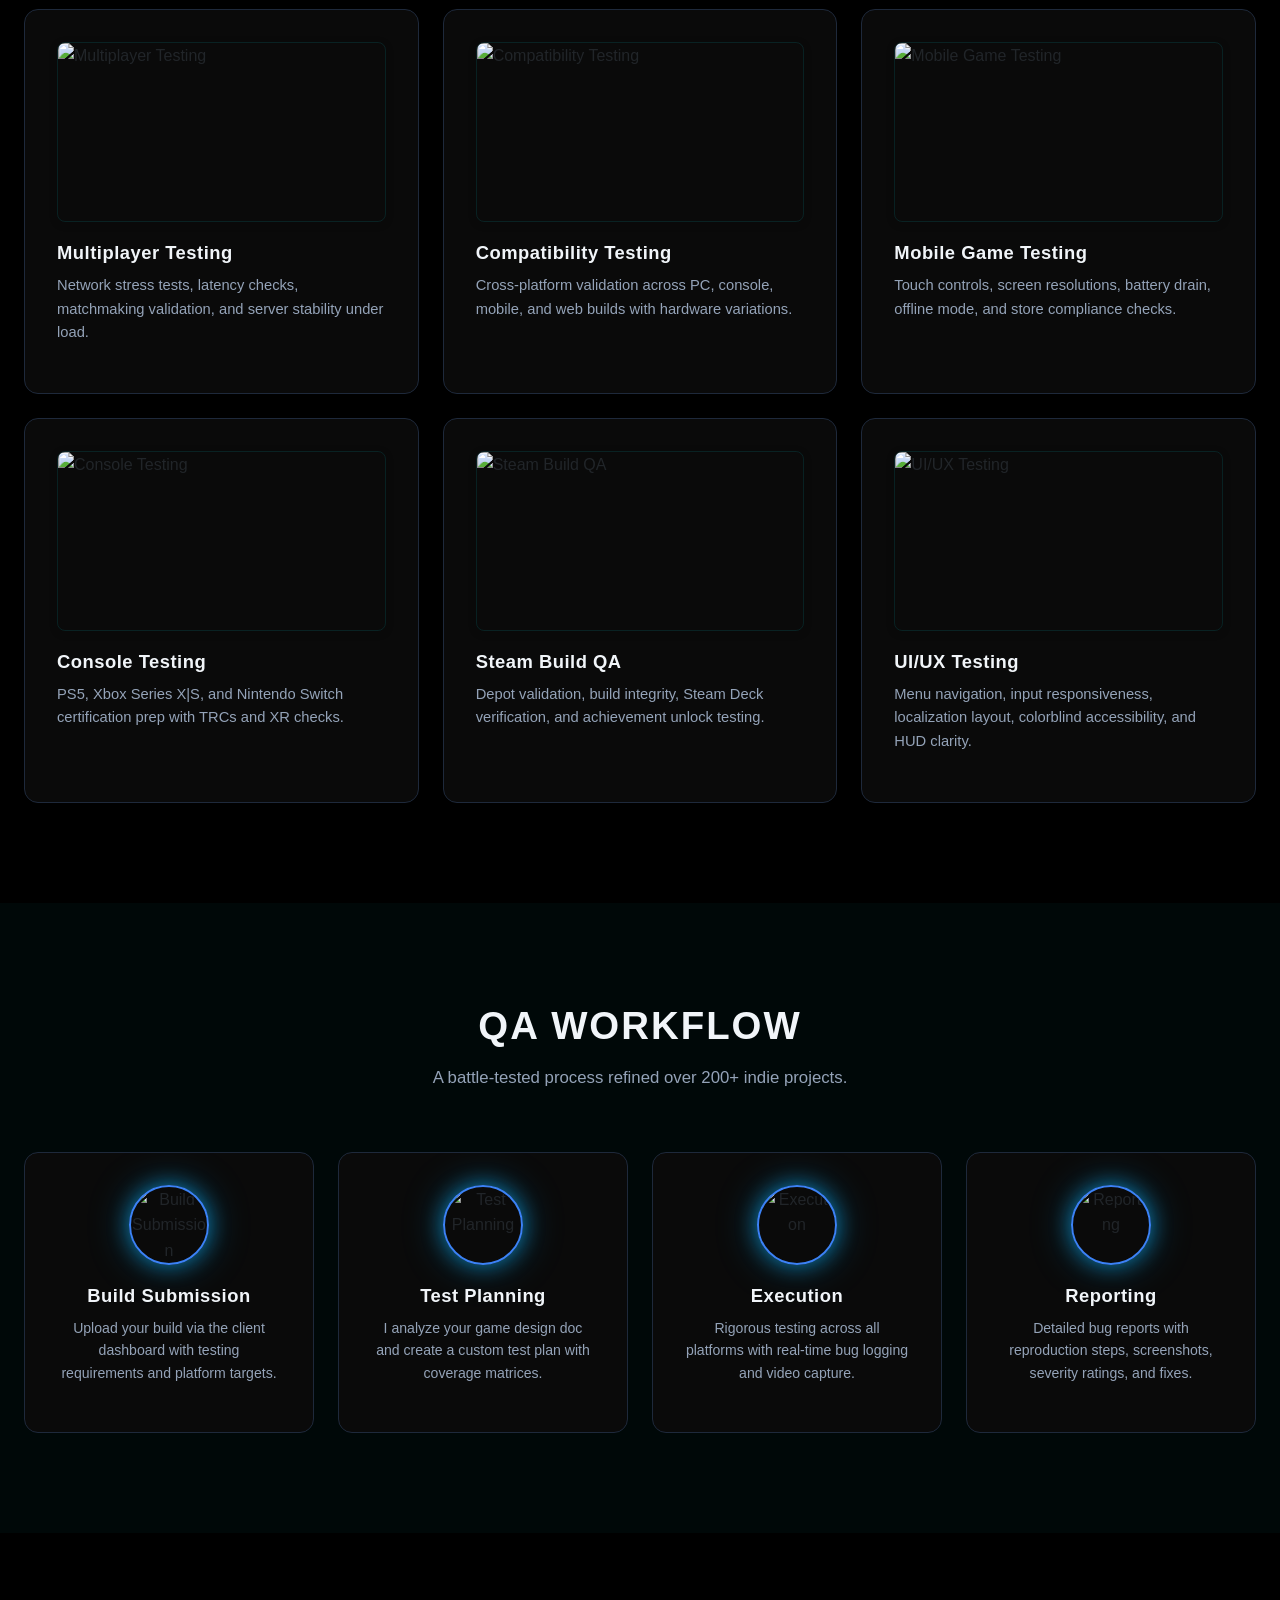
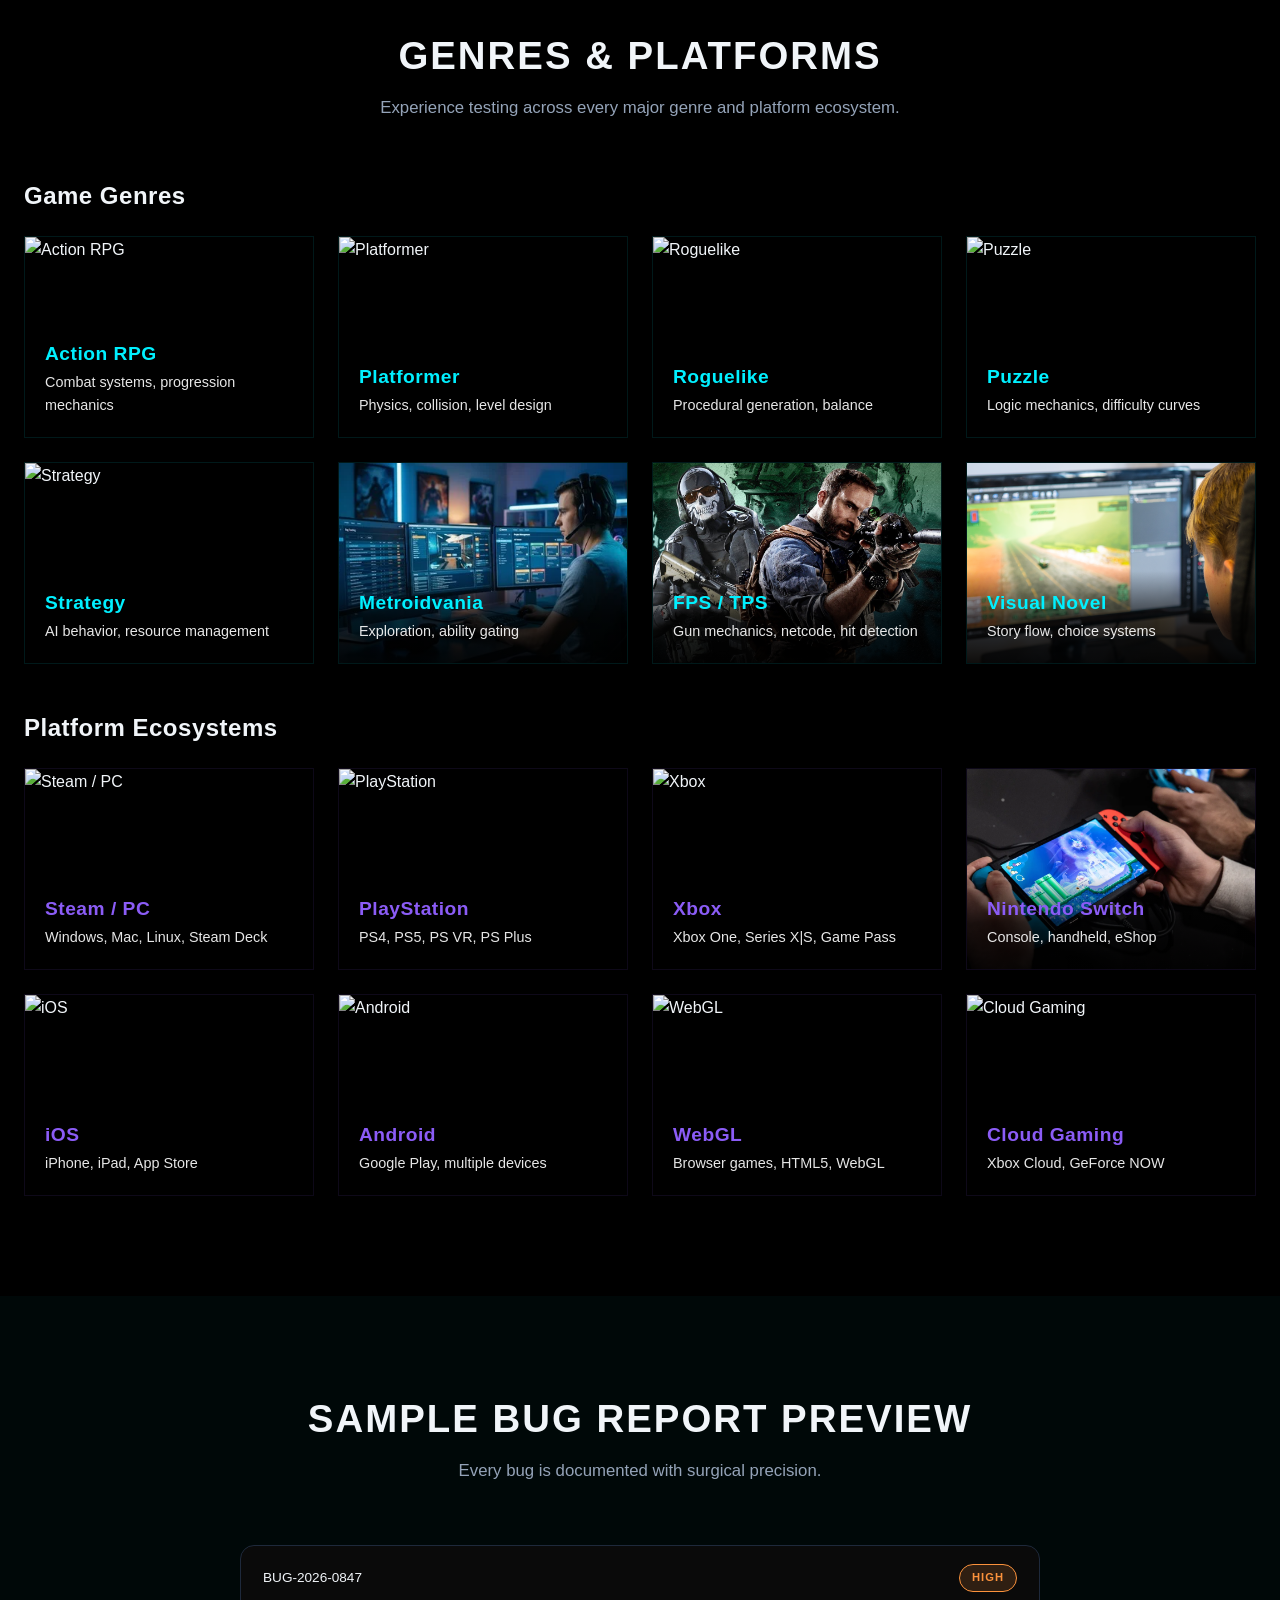
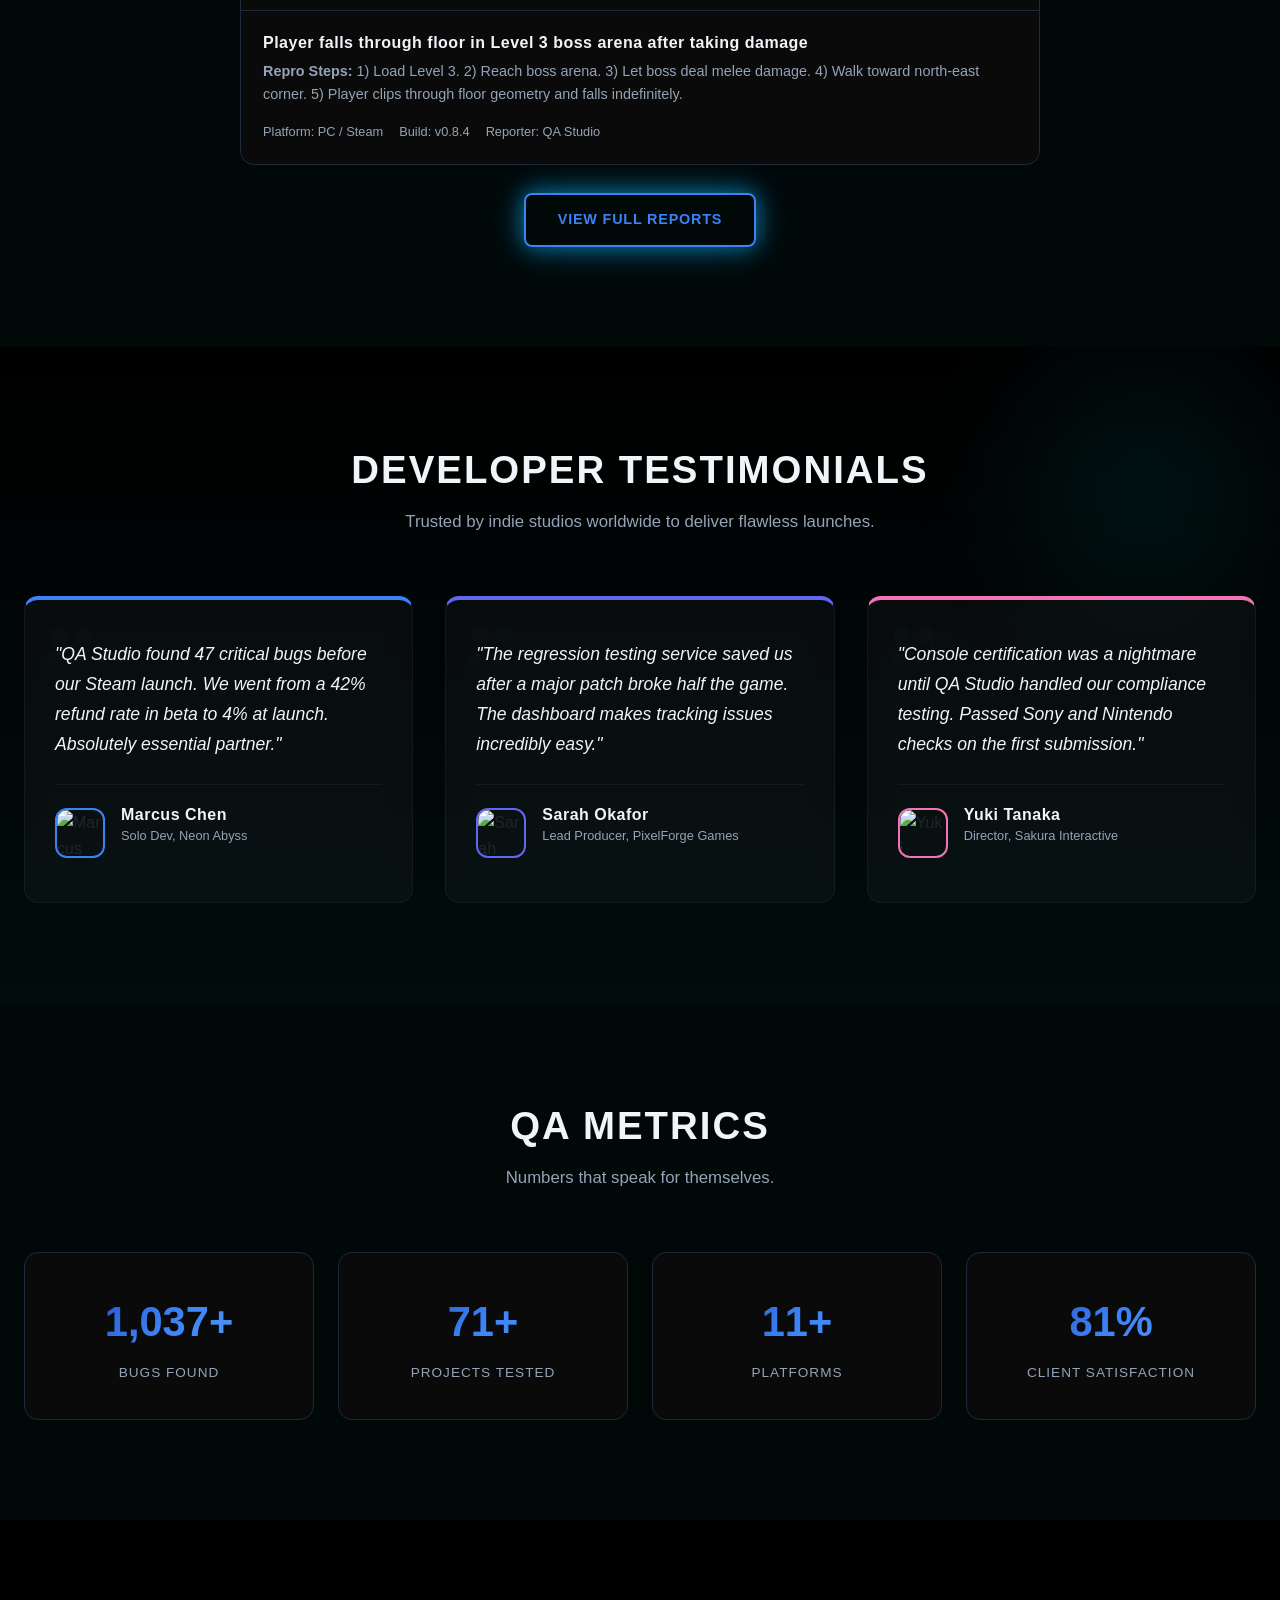
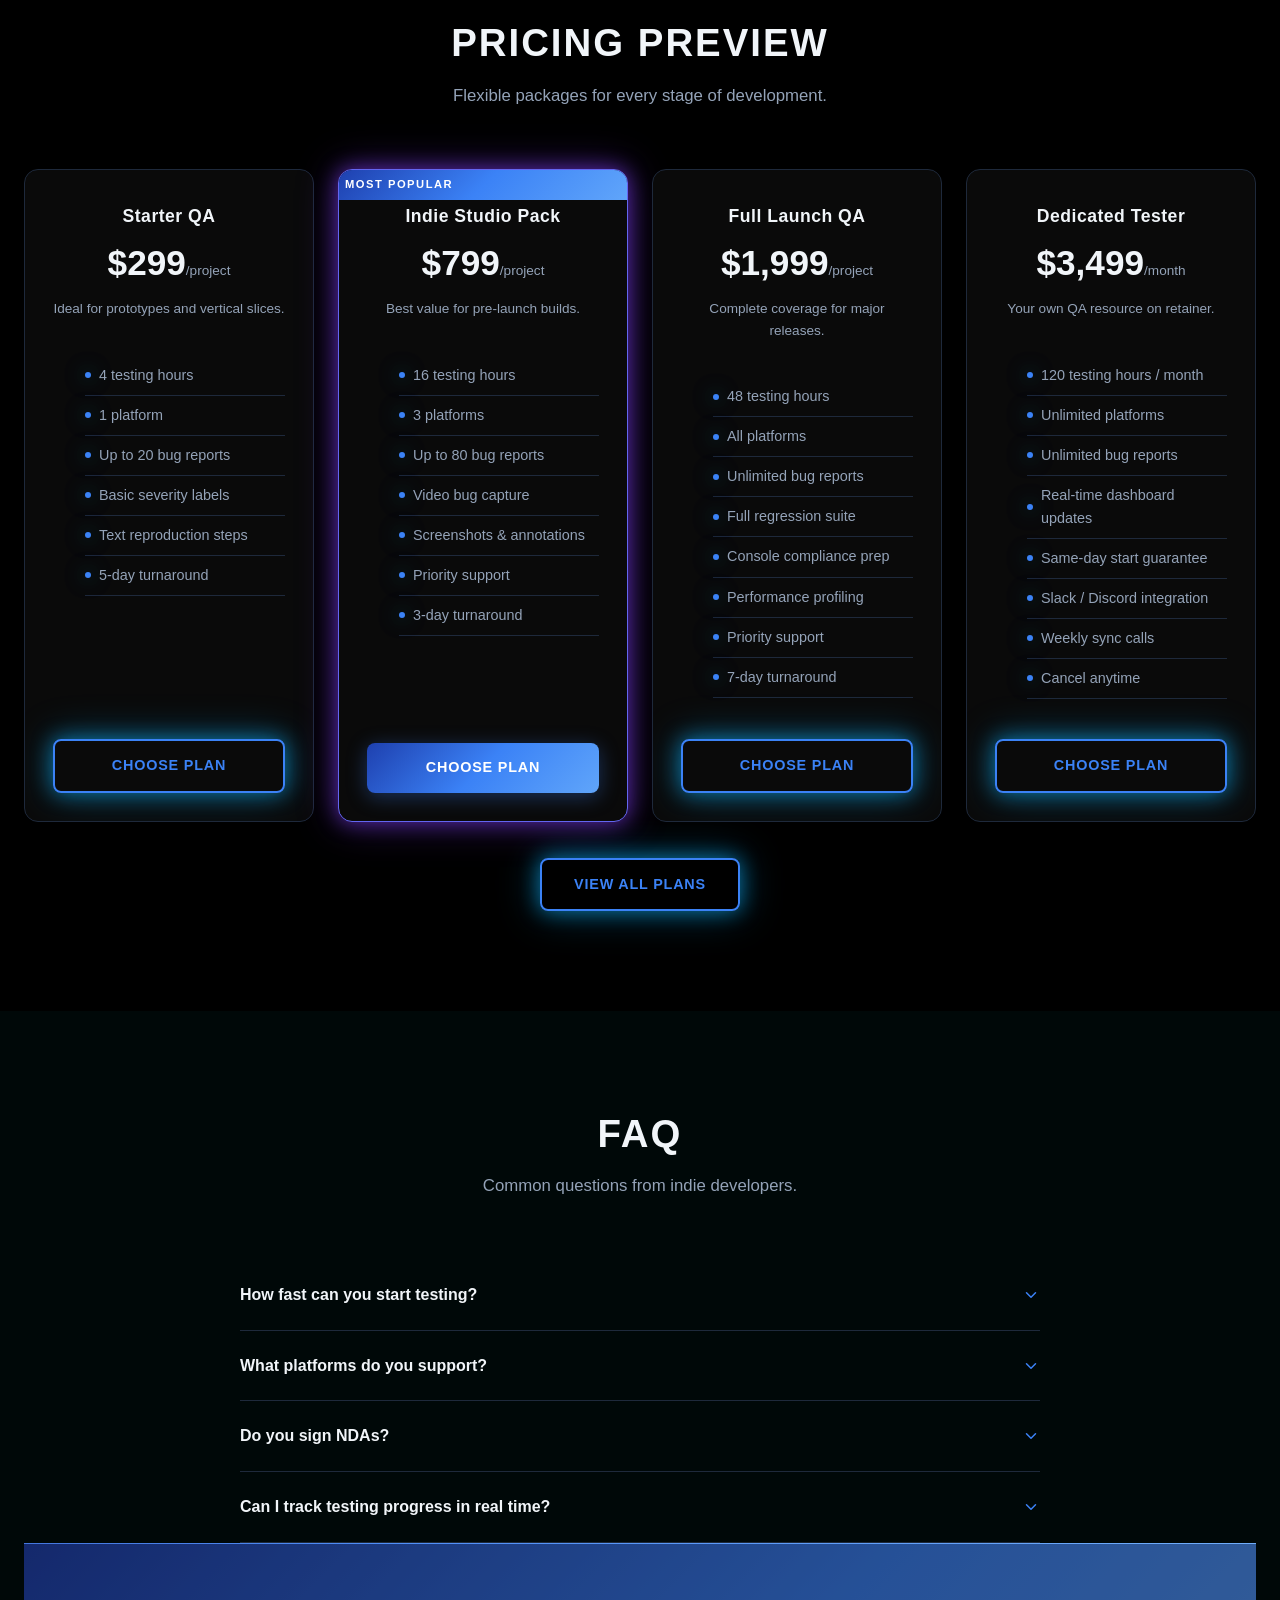
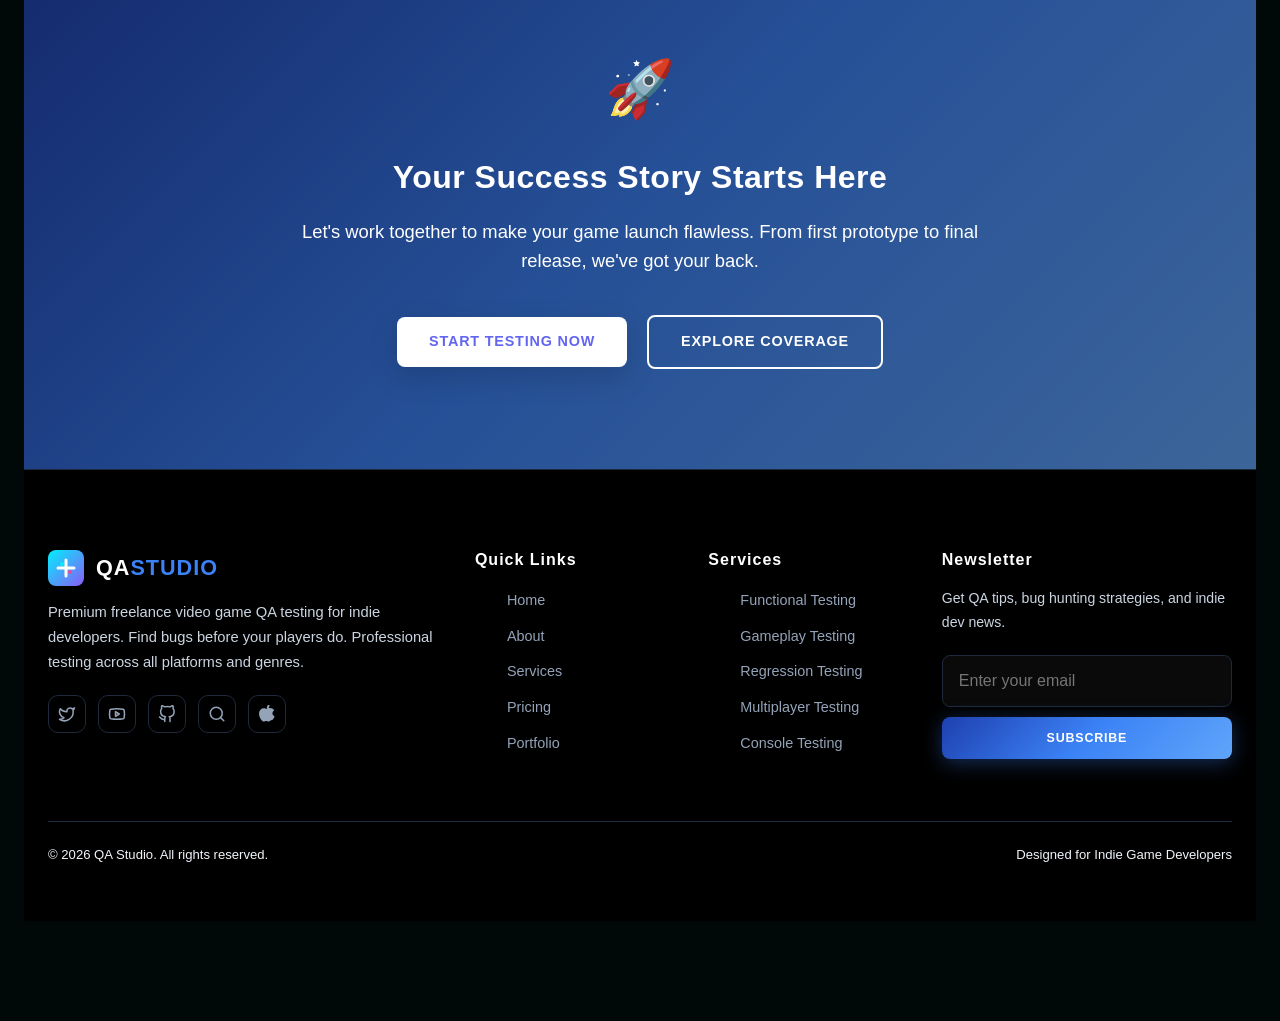
==== commit a4f17669: "sdd" ====
--- a/index.html
+++ b/index.html
@@ -87,6 +87,17 @@
 
   <div class="mobile-drawer-overlay" id="mobile-overlay"></div>
   <aside class="mobile-drawer" id="mobile-drawer">
+    <nav class="mobile-nav">
+      <a href="index.html">Home 1</a>
+      <a href="home-2.html">Home 2</a>
+      <a href="about.html">About</a>
+      <a href="services.html">Services</a>
+      <a href="pricing.html">Pricing</a>
+      <a href="portfolio.html">Portfolio</a>
+      <a href="contact.html">Contact</a>
+      <a href="contact.html" class="btn btn-primary" style="font-size:0.8rem;padding:12px;">Get Quote</a>
+      <a href="dashboard.html">Dashboard</a>
+    </nav>
     <div class="mobile-icons">
       <button class="icon-btn" id="rtl-toggle-m" title="Toggle RTL"><svg xmlns="http://www.w3.org/2000/svg" width="20"
           height="20" viewBox="0 0 24 24" fill="none" stroke="currentColor" stroke-width="2" stroke-linecap="round"
@@ -129,17 +140,6 @@
           <rect x="3" y="14" width="7" height="7" />
         </svg></a>
     </div>
-    <nav class="mobile-nav">
-      <a href="index.html">Home 1</a>
-      <a href="home-2.html">Home 2</a>
-      <a href="about.html">About</a>
-      <a href="services.html">Services</a>
-      <a href="pricing.html">Pricing</a>
-      <a href="portfolio.html">Portfolio</a>
-      <a href="contact.html">Contact</a>
-      <a href="contact.html" class="btn btn-primary" style="font-size:0.8rem;padding:12px;">Get Quote</a>
-      <a href="dashboard.html">Dashboard</a>
-    </nav>
   </aside>
 
   <!-- HERO -->
@@ -451,7 +451,7 @@
           </div>
         </div>
       </div>
-      <div style="text-align:center;margin-top:28px;">
+      <div style="display:flex;justify-content:center;margin-top:28px;">
         <a href="portfolio.html" class="btn btn-secondary">View Full Reports</a>
       </div>
     </div>
--- a/css/main.css
+++ b/css/main.css
@@ -9,22 +9,20 @@
   --font-heading: 'Orbitron', 'Segoe UI', sans-serif;
 
   /* Light Mode */
-  --bg-body: #f4f6f9;
+  --bg-body: #f0f9ff;
   --bg-card: #ffffff;
-  --bg-header: rgba(255,255,255,0.92);
-  --bg-footer: #0b0c15;
-  --text-main: #0f0f0f;
-  --text-muted: #4b5563;
-  --border-color: #e5e7eb;
-
-  --accent-cyan: #00f0ff;
-  --accent-purple: #8b5cf6;
+  --bg-header: rgba(240,249,255,0.92);
+  --bg-footer: #0c4a6e;
+  --text-main: #000000;
+  --text-muted: #111827;
+  --border-color: #e0f2fe;
+
+  --accent-cyan: #0EA5E9;
+  --accent-purple: #7c3aed;
   --accent-pink: #ec4899;
-  --accent-blue: #3b82f6;
-  --accent-gradient: linear-gradient(135deg, #00f0ff 0%, #8b5cf6 50%, #ec4899 100%);
-
-  --neon-glow-cyan: 0 0 8px rgba(0,240,255,0.45), 0 0 20px rgba(0,240,255,0.25);
-  --neon-glow-purple: 0 0 8px rgba(139,92,246,0.45), 0 0 20px rgba(139,92,246,0.25);
+  --accent-blue: #0284c7;
+  --accent-green: #22c55e;
+  --accent-gradient: linear-gradient(135deg, #0EA5E9 0%, #38bdf8 50%, #7dd3fc 100%);
 
   --radius: 14px;
   --radius-sm: 8px;
@@ -32,31 +30,33 @@
   --shadow-sm: 0 2px 8px rgba(0,0,0,0.06);
   --shadow-md: 0 8px 30px rgba(0,0,0,0.08);
   --shadow-lg: 0 16px 50px rgba(0,0,0,0.12);
-  --shadow-glow: 0 0 30px rgba(0,240,255,0.15);
+  --neon-glow-cyan: 0 0 20px rgba(14,165,233,0.6), 0 0 40px rgba(14,165,233,0.4);
+  --neon-glow-purple: 0 0 20px rgba(124,58,237,0.6), 0 0 40px rgba(124,58,237,0.4);
+  --shadow-glow: 0 0 20px rgba(14,165,233,0.3);
 }
 
 [data-theme="dark"] {
-  --bg-body: #050508;
-  --bg-card: #0f111a;
-  --bg-header: rgba(15,17,26,0.92);
-  --bg-footer: #020205;
+  --bg-body: #000000;
+  --bg-card: #0a0a0a;
+  --bg-header: rgba(10,10,10,0.92);
+  --bg-footer: #000000;
   --text-main: #f1f5f9;
-  --text-muted: #cbd5e1;
-  --border-color: #1e2030;
-
-  --accent-cyan: #00f0ff;
-  --accent-purple: #a78bfa;
+  --text-muted: #94a3b8;
+  --border-color: #1e293b;
+
+  --accent-cyan: #3b82f6;
+  --accent-purple: #6366f1;
   --accent-pink: #f472b6;
-  --accent-blue: #60a5fa;
-  --accent-gradient: linear-gradient(135deg, #00f0ff 0%, #a78bfa 50%, #f472b6 100%);
-
-  --neon-glow-cyan: 0 0 12px rgba(0,240,255,0.6), 0 0 30px rgba(0,240,255,0.3);
-  --neon-glow-purple: 0 0 12px rgba(167,139,250,0.6), 0 0 30px rgba(167,139,250,0.3);
-
-  --shadow-sm: 0 2px 8px rgba(0,0,0,0.3);
-  --shadow-md: 0 8px 30px rgba(0,0,0,0.4);
-  --shadow-lg: 0 16px 50px rgba(0,0,0,0.5);
-  --shadow-glow: 0 0 40px rgba(0,240,255,0.2);
+  --accent-blue: #2563eb;
+  --accent-green: #22c55e;
+  --accent-gradient: linear-gradient(135deg, #1e40af 0%, #3b82f6 50%, #60a5fa 100%);
+
+  --shadow-sm: 0 2px 8px rgba(0,0,0,0.15);
+  --shadow-md: 0 8px 30px rgba(0,0,0,0.2);
+  --shadow-lg: 0 16px 50px rgba(0,0,0,0.25);
+  --neon-glow-cyan: 0 0 20px rgba(14,165,233,0.6), 0 0 40px rgba(14,165,233,0.4);
+  --neon-glow-purple: 0 0 20px rgba(124,58,237,0.6), 0 0 40px rgba(124,58,237,0.4);
+  --shadow-glow: 0 0 20px rgba(14,165,233,0.3);
 }
 
 /* ---------- Base ---------- */
@@ -118,11 +118,11 @@
 .btn-primary {
   background: var(--accent-gradient);
   color:#fff;
-  box-shadow: 0 4px 20px rgba(0,240,255,0.35);
+  box-shadow: 0 4px 20px rgba(59,130,246,0.35);
 }
 .btn-primary:hover {
   transform:translateY(-2px);
-  box-shadow: 0 8px 30px rgba(0,240,255,0.5), var(--neon-glow-cyan);
+  box-shadow: 0 8px 30px rgba(59,130,246,0.5), var(--neon-glow-cyan);
   color:#fff;
 }
 .btn-secondary {
@@ -133,7 +133,7 @@
 }
 .btn-secondary:hover {
   background: var(--accent-cyan); color:#000;
-  box-shadow: 0 0 20px rgba(0,240,255,0.6);
+  box-shadow: 0 0 20px rgba(59,130,246,0.6);
 }
 [data-theme="light"] .btn-secondary {
   color: var(--accent-purple);
@@ -145,15 +145,7 @@
   color: #fff;
 }
 /* Ensure hero buttons stay cyan in light mode since hero is always dark */
-[data-theme="light"] .hero .btn-secondary {
-  color: var(--accent-cyan);
-  border-color: var(--accent-cyan);
-  box-shadow: var(--neon-glow-cyan);
-}
-[data-theme="light"] .hero .btn-secondary:hover {
-  background: var(--accent-cyan);
-  color: #000;
-}
+/* Note: Special hero button overrides removed as hero now forces dark variables */
 
 /* ---------- Header ---------- */
 .site-header {
@@ -177,7 +169,7 @@
   font-family: var(--font-heading); font-weight:700; font-size:1.35rem;
   color: var(--text-main); letter-spacing:1px;
 }
-.brand span { color: var(--accent-cyan); text-shadow: var(--neon-glow-cyan); }
+.brand span { color: var(--accent-cyan); }
 .brand-icon { width:36px; height:36px; margin-right:12px; }
 .brand-image { width:36px; height:36px; margin-right:12px; border-radius:8px; object-fit:cover; }
 .desktop-nav {
@@ -190,7 +182,10 @@
   text-transform:uppercase; letter-spacing:0.6px;
 }
 .desktop-nav a:hover, .desktop-nav a.active {
-  color: var(--accent-cyan); background: rgba(0,240,255,0.08);
+  background: var(--accent-cyan);
+  color: #fff;
+  box-shadow: var(--shadow-sm);
+  border: 1px solid var(--accent-cyan);
 }
 
 /* Icon buttons */
@@ -200,7 +195,12 @@
   background:transparent; color: var(--text-muted); cursor:pointer;
   transition: var(--transition); font-size:1.1rem;
 }
-.icon-btn:hover { color: var(--accent-cyan); border-color: var(--accent-cyan); background:rgba(0,240,255,0.06); }
+.icon-btn:hover { 
+  color: var(--accent-cyan); 
+  border-color: var(--accent-cyan); 
+  background: rgba(34,211,238,0.1); 
+  box-shadow: var(--shadow-sm);
+}
 .icon-btn svg { width:20px; height:20px; }
 
 .nav-cta-group { display:flex; align-items:center; gap:10px; margin-left:8px; }
@@ -230,7 +230,14 @@
   display:block; padding:14px 0; border-bottom:1px solid var(--border-color);
   font-weight:600; color: var(--text-main); font-size:1rem;
 }
-.mobile-nav a:hover { color: var(--accent-cyan); padding-left:8px; }
+.mobile-nav a:hover, .mobile-nav a.active { 
+  color: var(--accent-cyan); 
+  padding-left: 12px; 
+}
+.mobile-nav a.active {
+  background: rgba(34,211,238,0.05);
+  border-left: 3px solid var(--accent-cyan);
+}
 .mobile-nav .btn { width:100%; margin-top:12px; justify-content:center; }
 .mobile-icons { display:flex; gap:10px; margin:18px 0; flex-wrap:wrap; }
 .mobile-icons .icon-btn { width:42px; height:42px; }
@@ -242,8 +249,16 @@
 
 /* ---------- Footer ---------- */
 .site-footer {
+  /* Force Dark Mode Variables for Footer */
+  --bg-footer: #000000;
+  --bg-card: #0a0a0a;
+  --text-main: #f1f5f9;
+  --text-muted: #94a3b8;
+  --border-color: #1e293b;
+  --accent-cyan: #3b82f6;
+
   background: var(--bg-footer);
-  color: #f1f5f9;
+  color: var(--text-main);
   border-top:1px solid var(--border-color);
   padding:80px 24px 40px;
 }
@@ -268,7 +283,6 @@
 }
 .footer-brand span { 
   color: var(--accent-cyan); 
-  text-shadow: var(--neon-glow-cyan);
 }
 .footer-desc { line-height:1.7; margin-bottom:20px; }
 .footer-socials { display:flex; gap:12px; }
@@ -279,10 +293,12 @@
 .footer-socials a:hover { border-color: var(--accent-cyan); color: var(--accent-cyan); box-shadow:var(--neon-glow-cyan); }
 
 .footer-title { font-family: var(--font-heading); color:#fff; font-size:1rem; margin-bottom:18px; letter-spacing:1px; }
+.footer-links { margin-top: 16px; }
 .footer-links li { margin-bottom:10px; }
 .footer-links a { color: var(--text-muted); font-size:0.9rem; }
-.footer-links a:hover { color: var(--accent-cyan); padding-left:4px; }
-
+.footer-links a:hover { color: #fff; padding-left:4px; }
+
+.footer-newsletter { margin-top: 16px; }
 .footer-newsletter input {
   width:100%; padding:12px 16px; border-radius: var(--radius-sm);
   border:1px solid var(--border-color); background: var(--bg-card);
@@ -328,6 +344,21 @@
   position: relative;
   overflow: hidden;
   padding-top: 90px;
+  
+  /* Force Dark Mode Variables for Hero Section */
+  --bg-body: #000000;
+  --bg-card: #0a0a0a;
+  --text-main: #f1f5f9;
+  --text-muted: #94a3b8;
+  --border-color: #1e293b;
+  --accent-cyan: #3b82f6;
+  --accent-purple: #6366f1;
+  --accent-pink: #f472b6;
+  --accent-blue: #2563eb;
+  --accent-gradient: linear-gradient(135deg, #1e40af 0%, #3b82f6 50%, #60a5fa 100%);
+  --neon-glow-cyan: 0 0 20px rgba(14,165,233,0.6), 0 0 40px rgba(14,165,233,0.4);
+  --neon-glow-purple: 0 0 20px rgba(124,58,237,0.6), 0 0 40px rgba(124,58,237,0.4);
+  color: var(--text-main);
 }
 
 @keyframes hero-zoom {
@@ -349,23 +380,15 @@
   position: absolute;
   inset: 0;
   z-index: 1;
-  background: linear-gradient(180deg, rgba(5, 5, 8, 0.3) 0%, var(--bg-body) 100%);
-}
-[data-theme="light"] .hero-overlay {
-  background: linear-gradient(180deg, rgba(5, 5, 8, 0.4) 0%, var(--bg-body) 100%);
+  background: linear-gradient(180deg, rgba(5, 5, 8, 0.3) 0%, #000000 100%);
 }
 .hero-content { position:relative; z-index:2; max-width:900px; padding:0 20px; }
-[data-theme="light"] .hero-content h1 { color: #fff; }
-[data-theme="light"] .hero-content p { color: rgba(255,255,255,0.8); }
 .hero-label {
   display:inline-block; padding:6px 18px; border-radius:30px;
   border:1px solid var(--accent-cyan); color: var(--accent-cyan);
   font-size:0.78rem; font-weight:700; text-transform:uppercase; letter-spacing:1.5px;
   margin-bottom:24px; box-shadow: var(--neon-glow-cyan);
 }
-[data-theme="light"] .hero-label {
-  border-color: var(--accent-cyan); color: var(--accent-cyan);
-}
 .hero h1 {
   font-size:clamp(2.2rem,5.5vw,4.2rem); line-height:1.1; margin-bottom:22px;
 }
@@ -381,7 +404,7 @@
 
 /* ---------- Trust Bar ---------- */
 .trust-bar {
-  background: rgba(15,17,26,0.8);
+  background: rgba(240,249,255,0.9);
   backdrop-filter: blur(10px);
   border-bottom: 1px solid var(--border-color);
   padding: 15px 0;
@@ -404,7 +427,7 @@
   font-family: var(--font-heading);
   font-size: 0.8rem;
   font-weight: 700;
-  color: var(--text-main);
+  color: #000000;
   text-transform: uppercase;
   letter-spacing: 1.5px;
 }
@@ -456,7 +479,9 @@
   display: flex;
   gap: 20px;
   justify-content: center;
+  align-items: center;
   flex-wrap: wrap;
+  width: 100%;
 }
 .cta-buttons .btn-white {
   background: #fff;
@@ -516,16 +541,16 @@
 .card:hover {
   transform:translateY(-6px);
   box-shadow: var(--shadow-lg), var(--shadow-glow);
-  border-color: rgba(0,240,255,0.3);
+  border-color: rgba(59,130,246,0.3);
 }
 .card-icon {
   width:52px; height:52px; border-radius:14px;
   display:flex; align-items:center; justify-content:center;
-  background: rgba(0,240,255,0.1); color: var(--accent-cyan);
+  background: rgba(59,130,246,0.1); color: var(--accent-cyan);
   margin-bottom:20px; font-size:1.4rem;
   box-shadow: var(--neon-glow-cyan);
 }
-.card h3 { font-size:1.15rem; margin-bottom:10px; color: var(--text-main); }
+.card h3, .card h4 { font-size:1.15rem; margin-bottom:10px; color: var(--text-main); }
 .card p { color: var(--text-muted); font-size:0.92rem; line-height:1.6; }
 
 .card-image {
@@ -1167,7 +1192,7 @@
   transform: translateY(20px);
   transition: all 0.4s cubic-bezier(0.4, 0, 0.2, 1);
   border: none;
-  box-shadow: 0 10px 25px rgba(0, 240, 255, 0.3);
+  box-shadow: 0 10px 25px rgba(59,130,246,0.3);
 }
 
 .back-to-top.show {
@@ -1178,7 +1203,7 @@
 
 .back-to-top:hover {
   transform: translateY(-5px);
-  box-shadow: 0 15px 35px rgba(0, 240, 255, 0.5), var(--neon-glow-cyan);
+  box-shadow: 0 15px 35px rgba(59,130,246,0.5), var(--neon-glow-cyan);
 }
 
 .back-to-top svg {
@@ -1195,13 +1220,25 @@
 @media (max-width: 1024px) {
   .hero { min-height: 50vh !important; padding: 100px 24px 60px !important; }
   .section { padding: 60px 24px !important; }
+  .section-inner { width: 100%; max-width: 1300px; margin: 0 auto; }
   .section-subtitle { margin-bottom: 40px !important; }
+  
+  /* Bug Card Alignment Fixes for 1024p */
+  .bug-card { margin: 0 auto !important; width: 100%; max-width: 800px; text-align: center; }
+  .bug-card-body { text-align: center; }
+  .bug-meta { flex-wrap: wrap; gap: 12px 20px; justify-content: center; }
+  .bug-meta span { white-space: nowrap; }
   
   /* Grid Centering for last row */
   .grid-center-last {
-    display: grid;
-    grid-template-columns: repeat(auto-fit, minmax(300px, 1fr));
+    display: flex;
+    flex-wrap: wrap;
     justify-content: center;
+    gap: 24px;
+  }
+  .grid-center-last > * {
+    flex: 1 1 300px;
+    max-width: 400px;
   }
 }
 
